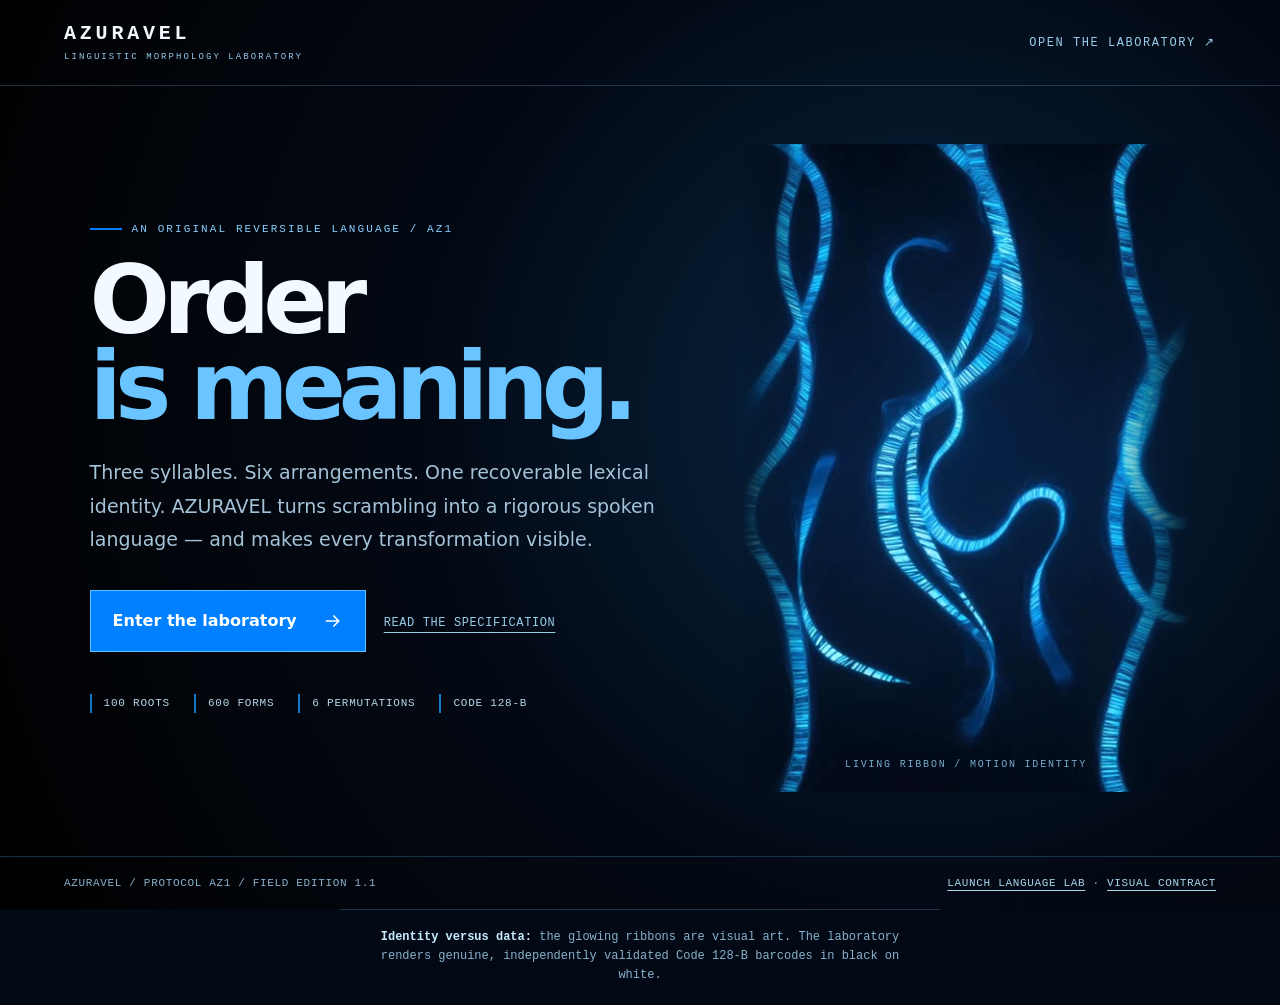
==== index.html @ 8054671a "feat: publish AZURAVEL language lab and azure ribbon identity" ====
<!doctype html>
<html lang="en"><head><meta charset="utf-8"><meta name="viewport" content="width=device-width,initial-scale=1"><meta name="theme-color" content="#030914"><meta name="description" content="AZURAVEL: a living language of reversible scrambling, six states and one hundred lexical roots."><title>AZURAVEL — Order Is Meaning</title>
<style>
:root{color-scheme:dark;--azure:#007fff;--ink:#f2faff;--muted:#a4c2d8;--line:rgba(102,183,231,.26)}*{box-sizing:border-box}html{scroll-behavior:smooth}body{margin:0;background:#030914;color:var(--ink);font:16px/1.65 system-ui,-apple-system,Segoe UI,sans-serif}a{color:inherit}a:focus-visible{outline:3px solid #8ce2ff;outline-offset:5px}::selection{background:#007fff;color:white}.frame{min-height:100svh;display:flex;flex-direction:column;isolation:isolate;overflow:hidden;background:radial-gradient(circle at 72% 45%,#072643 0%,#030914 47%,#000 100%)}header{height:86px;display:flex;align-items:center;justify-content:space-between;gap:20px;padding:0 clamp(22px,5vw,88px);border-bottom:1px solid var(--line);z-index:2}.wordmark{font:800 20px/1.2 ui-monospace,SFMono-Regular,Consolas,monospace;letter-spacing:.19em;text-decoration:none}.wordmark span{display:block;font:500 9px/1.3 ui-monospace,monospace;color:#98c9ea;letter-spacing:.23em;margin-top:6px}.chapter{font:12px ui-monospace,monospace;color:#9bcde9;letter-spacing:.13em;text-decoration:none}.chapter:hover{color:white}.hero{flex:1;max-width:1600px;width:100%;margin:auto;padding:58px clamp(22px,7vw,116px) 64px;display:grid;grid-template-columns:1fr minmax(230px,.78fr);gap:clamp(20px,6vw,90px);align-items:center}.copy{z-index:1}.eyebrow{display:flex;align-items:center;gap:10px;color:#89cfff;letter-spacing:.19em;font:11px ui-monospace,monospace;margin-bottom:22px}.eyebrow:before{content:'';display:block;width:32px;height:2px;background:var(--azure)}h1{font-size:clamp(58px,7.4vw,119px);font-weight:750;letter-spacing:-.075em;line-height:.91;margin:0 0 27px;max-width:790px}h1 em{display:block;font-style:normal;color:#69c4ff}p{max-width:610px;color:var(--muted);font-size:clamp(16px,1.5vw,19px);line-height:1.75;margin:0 0 34px}.action{display:inline-flex;align-items:center;gap:26px;padding:17px 22px;border:1px solid #5bc2ff;background:var(--azure);color:white;font-weight:700;text-decoration:none;transition:transform .18s,background .18s}.action:hover{background:#095edb;transform:translateY(-2px)}.action svg{width:20px}.secondary{display:inline-block;margin-left:18px;font:12px ui-monospace,monospace;letter-spacing:.05em;color:#97cce9;text-underline-offset:6px}.specimens{margin-top:42px;display:flex;flex-wrap:wrap;gap:12px}.specimens span{border-left:2px solid #147ac8;padding:0 12px;color:#b8d7e9;font:11px/1.7 ui-monospace,monospace;letter-spacing:.07em}.art{position:relative;min-height:480px;height:min(72vh,780px);max-height:800px;display:grid;place-items:center;overflow:hidden;border-inline:1px solid rgba(24,100,150,.16);mask-image:linear-gradient(90deg,transparent,#000 14%,#000 84%,transparent)}.art:before{content:'';position:absolute;inset:-20%;background:radial-gradient(circle at 50% 48%,rgba(0,127,255,.1),transparent 55%);z-index:1;pointer-events:none}.art video,.art img{width:100%;height:100%;object-fit:cover;object-position:center;display:block}.art img{position:absolute;inset:0;z-index:-1}.stamp{position:absolute;bottom:22px;left:0;right:0;text-align:center;color:#74abc9;font:10px ui-monospace,monospace;letter-spacing:.18em;z-index:2}footer{display:flex;justify-content:space-between;align-items:center;gap:15px;padding:20px clamp(22px,5vw,88px);border-top:1px solid var(--line);color:#8ab2cd;font:11px ui-monospace,monospace;letter-spacing:.06em}footer a{color:#a9d7ee;text-decoration:underline;text-underline-offset:4px}.note{max-width:600px;margin:0 auto;border-top:1px solid var(--line);color:#88b2ce;font:12px/1.6 ui-monospace,monospace;text-align:center;padding:18px}.note b{color:#c7edff}
@media(max-width:760px){header{height:72px}.hero{padding:38px 24px;grid-template-columns:1fr;gap:16px}.copy{order:1}.art{order:0;min-height:0;height:min(46svh,370px);max-width:500px;width:100%;margin:auto;mask-image:linear-gradient(90deg,transparent,#000 20%,#000 80%,transparent)}h1{font-size:clamp(50px,13vw,81px)}.secondary{display:block;margin:20px 0 0}.stamp{font-size:8px}.specimens{margin-top:28px}footer{flex-wrap:wrap}.eyebrow{margin-bottom:12px}}@media(prefers-reduced-motion:reduce){html{scroll-behavior:auto}*,*:before,*:after{transition:none!important;animation:none!important}video{display:none!important}.art img{z-index:0}}
</style></head><body>
<div class="frame"><header><a class="wordmark" href="./index.html" aria-label="AZURAVEL homepage">AZURAVEL<span>LINGUISTIC MORPHOLOGY LABORATORY</span></a><a class="chapter" href="./AZURAVEL_ATLAS.html">OPEN THE LABORATORY ↗</a></header>
<main class="hero"><section class="copy" aria-labelledby="headline"><div class="eyebrow">AN ORIGINAL REVERSIBLE LANGUAGE / AZ1</div><h1 id="headline">Order <em>is meaning.</em></h1><p>Three syllables. Six arrangements. One recoverable lexical identity. AZURAVEL turns scrambling into a rigorous spoken language — and makes every transformation visible.</p><a class="action" href="./AZURAVEL_ATLAS.html">Enter the laboratory <svg viewBox="0 0 24 24" aria-hidden="true" fill="none"><path d="M4 12h15m-6-6 6 6-6 6" stroke="currentColor" stroke-width="2" stroke-linecap="round" stroke-linejoin="round"/></svg></a><a class="secondary" href="./AZURAVEL_SPEC.md">READ THE SPECIFICATION</a><div class="specimens" aria-label="System capabilities"><span>100 ROOTS</span><span>600 FORMS</span><span>6 PERMUTATIONS</span><span>CODE 128-B</span></div></section>
<div class="art" aria-label="Animated luminous segmented azure ribbons floating through darkness; decorative and not scannable" role="img"><img src="./assets/ribbon-poster.jpg" alt=""><video id="identity-motion" src="./assets/azuravel-ribbons.mp4" poster="./assets/ribbon-poster.jpg" autoplay muted loop playsinline preload="metadata" aria-hidden="true" tabindex="-1"></video><span class="stamp">LIVING RIBBON / MOTION IDENTITY</span></div></main><footer><span>AZURAVEL / PROTOCOL AZ1 / FIELD EDITION 1.1</span><span><a href="./AZURAVEL_ATLAS.html">LAUNCH LANGUAGE LAB</a> · <a href="./VISUAL_IDENTITY.md">VISUAL CONTRACT</a></span></footer></div><div class="note"><b>Identity versus data:</b> the glowing ribbons are visual art. The laboratory renders genuine, independently validated Code 128-B barcodes in black on white.</div>
<script>(function(){var v=document.getElementById('identity-motion');var q=window.matchMedia('(prefers-reduced-motion: reduce)');function update(){if(q.matches){v.pause();v.style.display='none';}else{v.style.display='';var p=v.play();if(p&&p.catch)p.catch(function(){v.style.display='none';});}}if(q.addEventListener)q.addEventListener('change',update);else if(q.addListener)q.addListener(update);update();})();</script></body></html>
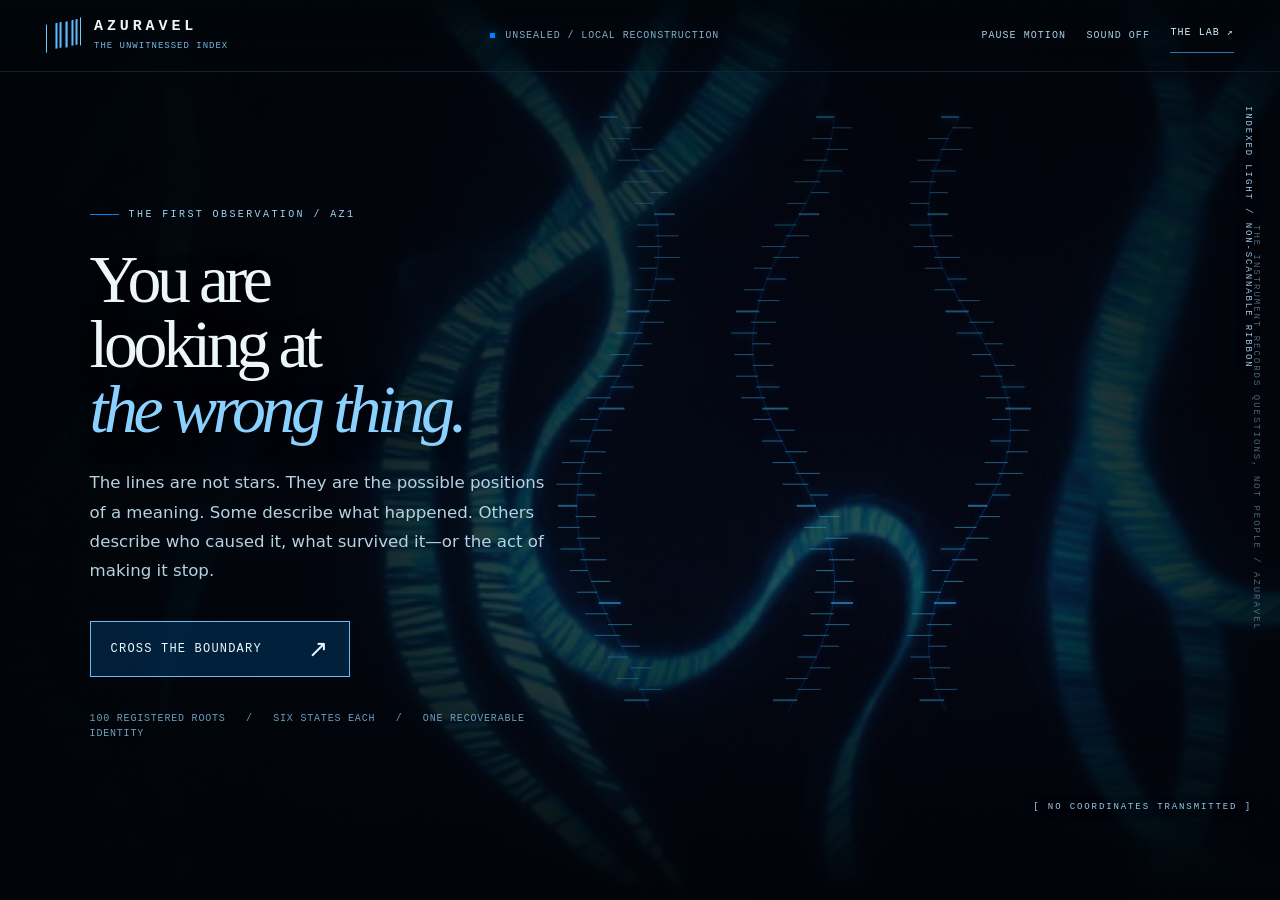
==== commit 34eabf18: "feat: reveal the Unwitnessed Index immersive observatory" ====
--- a/index.html
+++ b/index.html
@@ -1,10 +1,220 @@
 <!doctype html>
-<html lang="en"><head><meta charset="utf-8"><meta name="viewport" content="width=device-width,initial-scale=1"><meta name="theme-color" content="#030914"><meta name="description" content="AZURAVEL: a living language of reversible scrambling, six states and one hundred lexical roots."><title>AZURAVEL — Order Is Meaning</title>
-<style>
-:root{color-scheme:dark;--azure:#007fff;--ink:#f2faff;--muted:#a4c2d8;--line:rgba(102,183,231,.26)}*{box-sizing:border-box}html{scroll-behavior:smooth}body{margin:0;background:#030914;color:var(--ink);font:16px/1.65 system-ui,-apple-system,Segoe UI,sans-serif}a{color:inherit}a:focus-visible{outline:3px solid #8ce2ff;outline-offset:5px}::selection{background:#007fff;color:white}.frame{min-height:100svh;display:flex;flex-direction:column;isolation:isolate;overflow:hidden;background:radial-gradient(circle at 72% 45%,#072643 0%,#030914 47%,#000 100%)}header{height:86px;display:flex;align-items:center;justify-content:space-between;gap:20px;padding:0 clamp(22px,5vw,88px);border-bottom:1px solid var(--line);z-index:2}.wordmark{font:800 20px/1.2 ui-monospace,SFMono-Regular,Consolas,monospace;letter-spacing:.19em;text-decoration:none}.wordmark span{display:block;font:500 9px/1.3 ui-monospace,monospace;color:#98c9ea;letter-spacing:.23em;margin-top:6px}.chapter{font:12px ui-monospace,monospace;color:#9bcde9;letter-spacing:.13em;text-decoration:none}.chapter:hover{color:white}.hero{flex:1;max-width:1600px;width:100%;margin:auto;padding:58px clamp(22px,7vw,116px) 64px;display:grid;grid-template-columns:1fr minmax(230px,.78fr);gap:clamp(20px,6vw,90px);align-items:center}.copy{z-index:1}.eyebrow{display:flex;align-items:center;gap:10px;color:#89cfff;letter-spacing:.19em;font:11px ui-monospace,monospace;margin-bottom:22px}.eyebrow:before{content:'';display:block;width:32px;height:2px;background:var(--azure)}h1{font-size:clamp(58px,7.4vw,119px);font-weight:750;letter-spacing:-.075em;line-height:.91;margin:0 0 27px;max-width:790px}h1 em{display:block;font-style:normal;color:#69c4ff}p{max-width:610px;color:var(--muted);font-size:clamp(16px,1.5vw,19px);line-height:1.75;margin:0 0 34px}.action{display:inline-flex;align-items:center;gap:26px;padding:17px 22px;border:1px solid #5bc2ff;background:var(--azure);color:white;font-weight:700;text-decoration:none;transition:transform .18s,background .18s}.action:hover{background:#095edb;transform:translateY(-2px)}.action svg{width:20px}.secondary{display:inline-block;margin-left:18px;font:12px ui-monospace,monospace;letter-spacing:.05em;color:#97cce9;text-underline-offset:6px}.specimens{margin-top:42px;display:flex;flex-wrap:wrap;gap:12px}.specimens span{border-left:2px solid #147ac8;padding:0 12px;color:#b8d7e9;font:11px/1.7 ui-monospace,monospace;letter-spacing:.07em}.art{position:relative;min-height:480px;height:min(72vh,780px);max-height:800px;display:grid;place-items:center;overflow:hidden;border-inline:1px solid rgba(24,100,150,.16);mask-image:linear-gradient(90deg,transparent,#000 14%,#000 84%,transparent)}.art:before{content:'';position:absolute;inset:-20%;background:radial-gradient(circle at 50% 48%,rgba(0,127,255,.1),transparent 55%);z-index:1;pointer-events:none}.art video,.art img{width:100%;height:100%;object-fit:cover;object-position:center;display:block}.art img{position:absolute;inset:0;z-index:-1}.stamp{position:absolute;bottom:22px;left:0;right:0;text-align:center;color:#74abc9;font:10px ui-monospace,monospace;letter-spacing:.18em;z-index:2}footer{display:flex;justify-content:space-between;align-items:center;gap:15px;padding:20px clamp(22px,5vw,88px);border-top:1px solid var(--line);color:#8ab2cd;font:11px ui-monospace,monospace;letter-spacing:.06em}footer a{color:#a9d7ee;text-decoration:underline;text-underline-offset:4px}.note{max-width:600px;margin:0 auto;border-top:1px solid var(--line);color:#88b2ce;font:12px/1.6 ui-monospace,monospace;text-align:center;padding:18px}.note b{color:#c7edff}
-@media(max-width:760px){header{height:72px}.hero{padding:38px 24px;grid-template-columns:1fr;gap:16px}.copy{order:1}.art{order:0;min-height:0;height:min(46svh,370px);max-width:500px;width:100%;margin:auto;mask-image:linear-gradient(90deg,transparent,#000 20%,#000 80%,transparent)}h1{font-size:clamp(50px,13vw,81px)}.secondary{display:block;margin:20px 0 0}.stamp{font-size:8px}.specimens{margin-top:28px}footer{flex-wrap:wrap}.eyebrow{margin-bottom:12px}}@media(prefers-reduced-motion:reduce){html{scroll-behavior:auto}*,*:before,*:after{transition:none!important;animation:none!important}video{display:none!important}.art img{z-index:0}}
-</style></head><body>
-<div class="frame"><header><a class="wordmark" href="./index.html" aria-label="AZURAVEL homepage">AZURAVEL<span>LINGUISTIC MORPHOLOGY LABORATORY</span></a><a class="chapter" href="./AZURAVEL_ATLAS.html">OPEN THE LABORATORY ↗</a></header>
-<main class="hero"><section class="copy" aria-labelledby="headline"><div class="eyebrow">AN ORIGINAL REVERSIBLE LANGUAGE / AZ1</div><h1 id="headline">Order <em>is meaning.</em></h1><p>Three syllables. Six arrangements. One recoverable lexical identity. AZURAVEL turns scrambling into a rigorous spoken language — and makes every transformation visible.</p><a class="action" href="./AZURAVEL_ATLAS.html">Enter the laboratory <svg viewBox="0 0 24 24" aria-hidden="true" fill="none"><path d="M4 12h15m-6-6 6 6-6 6" stroke="currentColor" stroke-width="2" stroke-linecap="round" stroke-linejoin="round"/></svg></a><a class="secondary" href="./AZURAVEL_SPEC.md">READ THE SPECIFICATION</a><div class="specimens" aria-label="System capabilities"><span>100 ROOTS</span><span>600 FORMS</span><span>6 PERMUTATIONS</span><span>CODE 128-B</span></div></section>
-<div class="art" aria-label="Animated luminous segmented azure ribbons floating through darkness; decorative and not scannable" role="img"><img src="./assets/ribbon-poster.jpg" alt=""><video id="identity-motion" src="./assets/azuravel-ribbons.mp4" poster="./assets/ribbon-poster.jpg" autoplay muted loop playsinline preload="metadata" aria-hidden="true" tabindex="-1"></video><span class="stamp">LIVING RIBBON / MOTION IDENTITY</span></div></main><footer><span>AZURAVEL / PROTOCOL AZ1 / FIELD EDITION 1.1</span><span><a href="./AZURAVEL_ATLAS.html">LAUNCH LANGUAGE LAB</a> · <a href="./VISUAL_IDENTITY.md">VISUAL CONTRACT</a></span></footer></div><div class="note"><b>Identity versus data:</b> the glowing ribbons are visual art. The laboratory renders genuine, independently validated Code 128-B barcodes in black on white.</div>
-<script>(function(){var v=document.getElementById('identity-motion');var q=window.matchMedia('(prefers-reduced-motion: reduce)');function update(){if(q.matches){v.pause();v.style.display='none';}else{v.style.display='';var p=v.play();if(p&&p.catch)p.catch(function(){v.style.display='none';});}}if(q.addEventListener)q.addEventListener('change',update);else if(q.addListener)q.addListener(update);update();})();</script></body></html>
+<html lang="en">
+<head>
+<meta charset="utf-8">
+<meta name="viewport" content="width=device-width,initial-scale=1,viewport-fit=cover">
+<meta name="theme-color" content="#020509">
+<meta name="description" content="AZURAVEL: a forbidden observatory of reversible meaning. Explore a hundred lexical roots, six states, and the difference between absence and counteraction.">
+<title>AZURAVEL — The Unwitnessed Index</title>
+<style>:root{color-scheme:dark;--black:#020509;--blue:#007fff;--cyan:#8bdbff;--white:#edf6fa;--faint:#93b2c6;--line:rgba(130,193,229,.24);--panel:rgba(2,9,17,.89);--mono:ui-monospace,SFMono-Regular,Consolas,'Liberation Mono',monospace;--display:Georgia,'Times New Roman',serif;--ease:cubic-bezier(.19,1,.22,1)}
+*{box-sizing:border-box}html,body{margin:0;min-height:100%;background:var(--black);color:var(--white)}body{font:16px/1.45 system-ui,-apple-system,'Segoe UI',sans-serif}button,a{font:inherit}button{cursor:pointer}a{color:inherit}button:focus-visible,a:focus-visible{outline:2px solid #b6eeff;outline-offset:4px}::selection{background:#007fff;color:white}button:disabled{opacity:.42;cursor:not-allowed}
+.observatory{position:relative;width:100%;height:100svh;min-height:520px;overflow:hidden;isolation:isolate;background:#020509}
+.sky,.sky-poster,.sky-video,#strata-canvas,.sky-grain,.sky-vignette{position:absolute;inset:0;width:100%;height:100%}.sky{z-index:-1;overflow:hidden}.sky-poster,.sky-video{object-fit:cover;object-position:68% 50%;filter:saturate(1.12) contrast(1.16);opacity:.5;transition:opacity 1.2s ease,transform 1.4s var(--ease)}.sky-poster{opacity:.42;z-index:-1}.sky-video{opacity:.43;mix-blend-mode:screen}.observatory[data-phase=threshold] .sky-video{opacity:.7;transform:scale(1.02)}.observatory[data-phase=forms] .sky-video,.observatory[data-phase=differential] .sky-video{opacity:.19;transform:scale(1.4)}.observatory[data-phase=records] .sky-video{opacity:.26;transform:scale(1.22)}.sky canvas{z-index:1;pointer-events:none}.sky-grain{z-index:2;pointer-events:none;opacity:.05;background-image:url('data:image/svg+xml,%3Csvg xmlns="http://www.w3.org/2000/svg" width="140" height="140"%3E%3Cfilter id="n"%3E%3CfeTurbulence type="fractalNoise" baseFrequency=".52" numOctaves="2" stitchTiles="stitch"/%3E%3C/filter%3E%3Crect width="100%25" height="100%25" filter="url(%23n)" opacity=".9"/%3E%3C/svg%3E')}.sky-vignette{z-index:3;pointer-events:none;background:linear-gradient(90deg,#010408 0%,rgba(1,4,8,.89) 17%,rgba(1,5,9,.28) 47%,rgba(1,4,8,.26) 77%,rgba(1,4,8,.76) 100%),linear-gradient(0deg,#010308 0%,transparent 35%,rgba(0,2,6,.57) 100%)}.observatory:not([data-phase=threshold]) .sky-vignette{background:linear-gradient(90deg,rgba(1,4,8,.7),transparent 37%,rgba(1,4,8,.24) 83%,rgba(1,4,8,.5)),linear-gradient(0deg,rgba(1,4,8,.95),transparent 31%,rgba(1,4,8,.18) 73%,rgba(1,4,8,.67))}
+.horizon-label{position:absolute;z-index:4;color:#9ac8e7;font:9px/1.4 var(--mono);letter-spacing:.21em;text-shadow:0 1px 8px #000;pointer-events:none}.horizon-top{right:26px;top:106px;writing-mode:vertical-rl}.horizon-bottom{right:28px;bottom:86px}
+.masthead{position:absolute;inset:0 0 auto 0;z-index:30;min-height:72px;padding:17px clamp(20px,3.6vw,64px);display:flex;align-items:center;justify-content:space-between;gap:20px;border-bottom:1px solid rgba(90,166,217,.17);background:linear-gradient(180deg,rgba(0,5,10,.88),rgba(0,5,10,.21))}.sigil{display:flex;align-items:center;gap:13px;text-decoration:none;flex-shrink:0}.sigil-mark{border-left:1px solid #73caff;border-right:1px solid #73caff;padding:1px 5px;font:26px/1 var(--mono);letter-spacing:-.24em;color:#5cbbff;transform:skewY(-12deg)}.sigil-name{font:700 15px/1.1 var(--mono);letter-spacing:.26em}.sigil-name small{display:block;margin-top:6px;color:#78b8df;font:9px/1.2 var(--mono);letter-spacing:.11em}.masthead-status{font:10px/1.3 var(--mono);letter-spacing:.09em;color:#83adc6;display:flex;gap:10px;align-items:center}.status-light{width:5px;height:5px;background:#007fff;box-shadow:0 0 15px #007fff;display:block;flex-shrink:0}.masthead-actions{display:flex;align-items:center;gap:clamp(8px,1.6vw,25px)}.action-minimal{background:none;border:0;padding:7px 0;color:#a7cde6;text-decoration:none;white-space:nowrap;text-transform:uppercase;letter-spacing:.105em;font:10px/1.5 var(--mono);transition:color .2s}.action-minimal:hover,.action-minimal[aria-pressed=true]{color:#fff}.compact-label{display:none}.action-minimal{min-height:35px}.laboratory-link{border-bottom:1px solid #257baa;color:#d5eeff}
+.threshold{position:absolute;inset:0;z-index:4;display:flex;align-items:center;padding:100px clamp(22px,7vw,115px) 52px;pointer-events:none}.threshold[hidden],.field[hidden],.differential[hidden]{display:none!important}.threshold-copy{pointer-events:auto;width:min(545px,38vw);max-width:38vw;min-width:330px}.overline{display:flex;align-items:center;gap:10px;color:#9cd6f6;font:10px/1.5 var(--mono);letter-spacing:.24em;margin:0 0 25px}.dash{width:29px;height:1px;background:#0085ff;display:inline-block}.threshold h1{font-family:var(--display);font-size:clamp(53px,5.3vw,96px);line-height:.96;font-weight:400;letter-spacing:-.065em;margin:0 0 26px;text-wrap:balance;text-shadow:0 8px 22px #000}.threshold h1 em{font-style:italic;font-weight:400;color:#8ad1ff}.threshold-deck{font-size:clamp(14px,1.3vw,18px);line-height:1.75;color:#b6d1e2;max-width:460px;margin:0 0 36px}.threshold-enter{display:inline-flex;align-items:center;justify-content:space-between;gap:46px;min-width:246px;padding:15px 20px;border:1px solid #69bdf6;color:#eaf8ff;background:rgba(0,66,118,.45);font:12px var(--mono);letter-spacing:.1em;text-transform:uppercase;transition:background .3s,transform .3s}.threshold-enter:hover{background:rgba(0,127,255,.7);transform:translateY(-2px)}.threshold-enter b{font:24px/1 var(--display);font-weight:400}.threshold-footnote{font:10px/1.5 var(--mono);letter-spacing:.08em;color:#6d9dbd;margin-top:34px}.threshold-vertical{position:absolute;right:19px;top:25%;font:9px var(--mono);letter-spacing:.22em;writing-mode:vertical-rl;color:#8eb9d8;opacity:.52}
+.field{position:absolute;inset:0;z-index:5}.field[hidden]{display:none}.scene-context{position:absolute;z-index:9;top:97px;left:clamp(19px,3.7vw,65px);display:flex;gap:15px;flex-wrap:wrap;font:10px var(--mono);letter-spacing:.14em;color:#9bbad1}.scene-context b{font-weight:400;color:#3e89b5}.field-object{position:absolute;z-index:10;left:48%;top:43%;width:min(48vw,780px);transform:translate(-50%,-50%);pointer-events:none;text-align:center;transition:top .6s var(--ease)}.large-word{font:400 clamp(57px,7.2vw,130px)/.9 var(--display);letter-spacing:-.065em;color:#d8f0ff;text-shadow:0 0 32px rgba(0,127,255,.3),0 10px 29px #000;word-break:break-word}.large-syllables{display:flex;align-items:center;justify-content:center;gap:clamp(7px,1.1vw,15px);margin-top:21px}.large-syllables span{font:17px/1 var(--mono);letter-spacing:.12em;color:#b7d6ef;min-width:58px;padding:10px 12px;border-top:1px solid rgba(88,187,255,.52);border-bottom:1px solid rgba(88,187,255,.15);background:rgba(0,22,44,.4)}.large-subtitle{margin-top:15px;font:10px/1.6 var(--mono);letter-spacing:.24em;color:#94c8ed}.observatory[data-phase=sectors] .field-object,.observatory[data-phase=roots] .field-object{top:44%}.observatory[data-phase=differential] .field-object,.observatory[data-phase=records] .field-object{opacity:0}
+.field-nodes{position:absolute;inset:76px 0 0;z-index:12;pointer-events:none}.glyph-node{position:absolute;left:calc(var(--x)*1%);top:calc(var(--y)*1%);transform:translate(-50%,-50%);pointer-events:auto;display:flex;flex-direction:column;align-items:center;gap:6px;min-width:74px;max-width:160px;border:0;background:transparent;color:#b9d7ec;padding:8px 6px;text-shadow:0 2px 14px #000;transition:color .24s,opacity .24s,transform .4s var(--ease)}.glyph-node:hover{color:white;transform:translate(-50%,-50%) scale(1.08)}.glyph-node:before{content:'';width:7px;height:7px;border:1px solid #62bfff;transform:rotate(45deg);background:rgba(0,127,255,.22);box-shadow:0 0 0 6px rgba(0,127,255,.045),0 0 18px rgba(0,127,255,.46);transition:background .2s}.glyph-node:hover:before,.glyph-node[aria-current=true]:before{background:#84d7ff;box-shadow:0 0 0 7px rgba(0,127,255,.13),0 0 25px #007fff}.glyph-node .node-title{font:11px/1.1 var(--mono);letter-spacing:.09em;text-transform:uppercase}.glyph-node .node-sub{font:9px/1.4 var(--mono);letter-spacing:.06em;color:#769fba}.glyph-node[aria-current=true] .node-title{color:#ecf9ff}.glyph-node[data-kind=form]{min-width:95px}.glyph-node[data-kind=form] .node-title{font:12px var(--mono)}.glyph-node[data-kind=form][aria-current=true] .node-sub{color:#bfeaff}.glyph-node[data-kind=root] .node-title{font-family:var(--display);font-size:18px;letter-spacing:-.01em;text-transform:none}.glyph-node[data-kind=root] .node-sub{font-size:10px}.glyph-node .node-count{font:8px var(--mono);letter-spacing:.16em;color:#4b92b9}
+.strata-rail{position:absolute;top:37%;left:clamp(18px,3.7vw,65px);z-index:16;display:flex;flex-direction:column;gap:10px;align-items:flex-start}.strata-rail button{background:none;border:none;border-left:1px solid rgba(99,171,224,.33);color:#6f9dbd;padding:7px 10px;display:flex;gap:10px;align-items:center;text-align:left;font:10px/1.2 var(--mono);letter-spacing:.16em;transition:color .2s,border-color .2s}.strata-rail button span{font-size:9px}.strata-rail button:hover,.strata-rail button[aria-current=true]{color:#d7f3ff;border-color:#55b5fa}.strata-rail button[aria-current=true]:before{content:'';width:5px;height:5px;background:#55b5fa;margin-left:-12px}
+.reader{position:absolute;left:clamp(18px,3.7vw,64px);bottom:68px;z-index:18;width:clamp(292px,31vw,465px);max-height:min(37vh,360px);display:flex;flex-direction:column;overflow:hidden;padding:19px 22px 21px;border-top:1px solid #4088af;border-left:1px solid rgba(79,139,171,.25);background:linear-gradient(132deg,rgba(2,12,22,.93),rgba(2,9,17,.73));box-shadow:0 24px 45px rgba(0,0,0,.24);backdrop-filter:blur(12px)}.reader:before{content:'';position:absolute;top:0;left:0;width:42px;height:2px;background:#007fff}.reader-top{display:flex;justify-content:space-between;gap:10px;font:9px/1.5 var(--mono);letter-spacing:.14em;color:#7aa9c8;flex-shrink:0}.reader-top span:last-child{color:#4b8eb9}.reader h2{font:400 clamp(28px,3vw,48px)/1.04 var(--display);letter-spacing:-.04em;margin:9px 0 9px;flex-shrink:0}.reader-transcript{overflow-y:auto;overscroll-behavior:contain;min-height:0;flex:1;scrollbar-color:#2c6f96 transparent;scrollbar-width:thin}.reader-transcript:focus-visible{outline:1px solid #5ab4f4;outline-offset:2px}.reader-lead{color:#deebf4;font:14px/1.52 var(--display);margin:0 0 8px;overflow:visible;min-height:0}.reader-sub{font:11px/1.48 system-ui,sans-serif;color:#a0bbcf;margin:0 0 7px;overflow:visible;min-height:0}.reader-source{font:10px/1.5 var(--mono);color:#75a6c4;margin:0 0 9px;overflow:hidden;white-space:nowrap;text-overflow:ellipsis;flex-shrink:0}.reader-actions{display:flex;flex-wrap:wrap;gap:8px;align-items:center;margin-top:auto;padding-top:5px;flex-shrink:0;max-height:75px;overflow:auto}.reader-actions button,.reader-actions a{display:inline-flex;align-items:center;gap:7px;min-height:36px;padding:7px 10px;border:1px solid rgba(99,169,212,.43);color:#c9e8fa;background:rgba(10,39,60,.56);text-decoration:none;text-transform:uppercase;letter-spacing:.06em;font:10px/1.35 var(--mono)}.reader-actions button:hover,.reader-actions a:hover{border-color:#67c7ff;color:white;background:rgba(0,78,149,.5)}.reader-actions .primary-action{color:white;border-color:#66c3ff;background:rgba(0,104,190,.61)}.reader-actions .mute-action{border-color:rgba(99,169,212,.24);background:transparent;color:#82a9c3}
+.field-footer{position:absolute;left:clamp(19px,3.7vw,65px);right:clamp(19px,3.7vw,65px);bottom:18px;display:flex;align-items:center;justify-content:space-between;gap:20px;z-index:16;color:#6089a4;font:9px/1.5 var(--mono);letter-spacing:.12em}.field-footer span{white-space:nowrap}.field-footer-note{opacity:.7}
+.differential{position:absolute;z-index:13;left:clamp(190px,17vw,300px);top:27%;right:6%;display:grid;grid-template-columns:1fr auto 1fr;align-items:center;gap:clamp(16px,3vw,52px);pointer-events:none}.diff-lane{display:flex;flex-direction:column;align-items:center;gap:14px;min-width:0;border-top:1px solid rgba(87,179,231,.32);padding:40px 10px}.diff-code{font:clamp(19px,3.5vw,52px)/1.1 var(--mono);color:#b4dcfb;letter-spacing:-.04em;white-space:nowrap}.diff-title{font:clamp(18px,2.5vw,39px)/1.08 var(--display);color:#e5f5ff;text-align:center}.diff-sub{font:9px var(--mono);letter-spacing:.12em;color:#78a7c8;text-align:center}.diff-divider{font:clamp(30px,5vw,80px)/1 var(--display);color:#5d9cd4;text-shadow:0 0 23px #00589d}
+.observatory[data-phase=records] .reader{max-height:min(36vh,355px)}.observatory[data-phase=records] .reader-lead{font-size:17px}.observatory[data-phase=records] .reader-sub{font-size:12px;line-height:1.55}
+.screenreader-only{position:absolute!important;width:1px!important;height:1px!important;overflow:hidden!important;clip:rect(0 0 0 0)!important;white-space:nowrap!important;clip-path:inset(50%)!important}
+@media(max-width:1020px){.masthead-status{display:none}.reader{width:clamp(275px,36vw,430px)}.field-object{left:52%}.strata-rail{top:34%}.field-footer-note{display:none}}
+@media(max-width:760px){.observatory{min-height:510px}.masthead{min-height:60px;padding:11px 17px;gap:9px}.sigil{gap:9px}.sigil-mark{font-size:21px}.sigil-name{font-size:11px;letter-spacing:.17em}.sigil-name small{font-size:7px;letter-spacing:.02em}.masthead-actions{gap:10px}.action-minimal{font-size:9px}.masthead-actions .laboratory-link{display:inline-flex}.wide-label{display:none}.compact-label{display:inline}.action-minimal{min-width:37px;min-height:38px;padding:9px 4px;text-align:center;font-size:10px}.laboratory-link{min-width:44px;text-align:center}.threshold{align-items:flex-start;padding:26svh 24px 4vh}.threshold-copy{width:92%;min-width:0;max-width:440px}.threshold h1{font-size:clamp(47px,11.5vw,75px)}.threshold-deck{font-size:13px;line-height:1.55;max-width:355px;margin-bottom:21px}.threshold-enter{min-width:220px;padding:12px 16px}.threshold-footnote{font-size:8px;line-height:1.6;margin-top:22px}.threshold-vertical{display:none}.sky-poster,.sky-video{object-position:center 30%;opacity:.46}.observatory[data-phase=threshold] .sky-video{opacity:.62}.sky-vignette{background:linear-gradient(0deg,#020509 1%,rgba(0,2,7,.85) 24%,rgba(0,3,8,.04) 67%,rgba(1,3,9,.56) 100%)}.scene-context{top:76px;left:17px;font-size:8px;gap:9px}.field-object{top:38%;left:50%;width:92%;}.observatory[data-phase=sectors] .field-object,.observatory[data-phase=roots] .field-object{top:37%}.large-word{font-size:clamp(44px,10.4vw,72px)}.large-syllables{gap:5px;margin-top:12px}.large-syllables span{font-size:12px;min-width:43px;padding:8px}.large-subtitle{font-size:8px;letter-spacing:.07em}.field-nodes{inset:62px 0 0}.glyph-node{min-width:43px;max-width:72px;padding:5px 1px;gap:4px}.glyph-node:before{width:6px;height:6px;box-shadow:0 0 0 4px rgba(0,127,255,.04)}.glyph-node .node-title{font-size:9px;letter-spacing:.015em}.glyph-node .node-sub{font-size:8px}.glyph-node[data-kind=root] .node-title{font-size:15px}.glyph-node[data-kind=form]{min-width:61px;max-width:68px}.glyph-node[data-kind=form] .node-title{font-size:9px}.glyph-node .node-count{font-size:7px}.strata-rail{top:auto;left:15px;bottom:calc(24svh + 68px);flex-direction:row;gap:5px}.strata-rail button{font-size:9px;padding:6px 8px}.strata-rail button span{display:none}.reader{left:12px;right:auto;bottom:43px;width:min(80vw,360px);max-height:24svh;padding:11px 13px 10px;backdrop-filter:blur(8px)}.reader-top{font-size:8px}.reader h2{font-size:clamp(22px,6.5vw,32px);margin:6px 0}.reader-lead{font-size:12px;line-height:1.43;margin-bottom:5px}.reader-sub{font-size:10px;line-height:1.35;margin-bottom:4px}.reader-source{font-size:9px;margin-bottom:5px}.reader-actions{gap:6px;padding-top:2px;max-height:65px}.reader-actions button,.reader-actions a{font-size:9px;min-height:32px;padding:5px 7px}.field-footer{left:15px;right:15px;bottom:14px;font-size:8px;gap:10px}.field-footer span:last-of-type{display:none}.horizon-top{display:none}.horizon-bottom{display:none}.differential{left:13px;right:13px;top:19%;gap:10px;grid-template-columns:1fr auto 1fr}.diff-lane{padding:20px 2px;gap:8px}.diff-code{font-size:clamp(14px,4.8vw,25px)}.diff-title{font-size:clamp(15px,4.4vw,23px)}.diff-sub{font-size:7px}.diff-divider{font-size:28px}.observatory[data-phase=records] .reader{max-height:24svh}.observatory[data-phase=records] .reader-lead{font-size:12px}.observatory[data-phase=records] .reader-sub{font-size:10px}}
+@media(max-width:400px){.sigil-name small{display:none}.masthead-actions{gap:8px}.action-minimal{font-size:8px}.threshold{padding-top:23svh}.threshold h1{font-size:clamp(44px,12vw,54px)}.threshold-deck{font-size:12px}.glyph-node .node-sub{display:none}.glyph-node{min-width:47px}.glyph-node[data-kind=root]{min-width:42px;max-width:55px}.glyph-node[data-kind=root] .node-title{font-size:13px}.field-object{top:35%}.strata-rail{bottom:calc(24svh + 65px)}}
+@media(max-height:650px){.threshold{padding-top:18svh}.threshold h1{font-size:clamp(40px,6vw,66px)}.threshold-deck{line-height:1.35;margin-bottom:13px}.threshold-footnote{margin-top:15px}.reader{max-height:24svh}.field-object{top:31%}.strata-rail{bottom:calc(24svh + 65px)}}
+@media(prefers-reduced-motion:reduce){*,*::before,*::after{animation:none!important;transition:none!important;scroll-behavior:auto!important}.sky-video{display:none!important}.sky-poster{opacity:.56}}
+</style>
+</head>
+<body>
+<main class="observatory" id="observatory" data-phase="threshold">
+  <div class="sky" aria-hidden="true">
+    <img class="sky-poster" src="./assets/ribbon-poster.jpg" alt="">
+    <video class="sky-video" id="ribbon-film" src="./assets/azuravel-ribbons.mp4" poster="./assets/ribbon-poster.jpg" muted loop autoplay playsinline preload="metadata" tabindex="-1"></video>
+    <canvas id="strata-canvas"></canvas>
+    <div class="sky-grain"></div><div class="sky-vignette"></div>
+    <div class="horizon-label horizon-top">INDEXED LIGHT / NON-SCANNABLE RIBBON</div>
+    <div class="horizon-label horizon-bottom" id="horizon-bottom">[ NO COORDINATES TRANSMITTED ]</div>
+  </div>
+  <header class="masthead">
+    <a class="sigil" href="./index.html" aria-label="AZURAVEL: return to threshold"><span class="sigil-mark" aria-hidden="true">∥∣∥</span><span class="sigil-name">AZURAVEL<small>THE UNWITNESSED INDEX</small></span></a>
+    <div class="masthead-status"><i class="status-light" aria-hidden="true"></i><span id="connection-status">UNSEALED / LOCAL RECONSTRUCTION</span></div>
+    <nav class="masthead-actions" aria-label="Observatory controls">
+      <button type="button" class="action-minimal" id="motion-toggle" aria-pressed="false" aria-label="Pause movement"><span id="motion-label" class="wide-label">PAUSE MOTION</span><span class="compact-label" aria-hidden="true">Ⅱ</span></button>
+      <button type="button" class="action-minimal" id="sound-toggle" aria-pressed="false" aria-label="Enable quiet ambient audio"><span id="sound-label" class="wide-label">SOUND OFF</span><span class="compact-label" aria-hidden="true">♪</span></button>
+      <a class="action-minimal laboratory-link" href="./AZURAVEL_ATLAS.html" aria-label="Open the complete language laboratory"><span class="wide-label">THE LAB ↗</span><span class="compact-label">LAB ↗</span></a>
+    </nav>
+  </header>
+  <section class="threshold" id="threshold" aria-labelledby="threshold-title">
+    <div class="threshold-copy"><p class="overline"><span class="dash"></span>THE FIRST OBSERVATION / AZ1</p>
+      <h1 id="threshold-title">You are<br>looking at<br><em>the wrong thing.</em></h1>
+      <p class="threshold-deck">The lines are not stars. They are the possible positions of a meaning. Some describe what happened. Others describe who caused it, what survived it—or the act of making it stop.</p>
+      <button id="enter-observatory" class="threshold-enter" type="button"><span>Cross the boundary</span><b aria-hidden="true">↗</b></button>
+      <div class="threshold-footnote">100 REGISTERED ROOTS &nbsp; / &nbsp; SIX STATES EACH &nbsp; / &nbsp; ONE RECOVERABLE IDENTITY</div>
+    </div>
+    <div class="threshold-vertical" aria-hidden="true">THE INSTRUMENT RECORDS QUESTIONS, NOT PEOPLE / AZURAVEL</div>
+  </section>
+  <section class="field" id="field" aria-label="Interactive lexical observatory" hidden>
+    <div class="scene-context" aria-hidden="true"><span id="scene-designation">THE OUTER INDEX</span><b id="scene-number">001 / 600</b></div>
+    <div class="field-object" id="field-object" aria-hidden="true"><div class="large-word" id="large-word"></div><div class="large-syllables" id="large-syllables"></div><div class="large-subtitle" id="large-subtitle"></div></div>
+    <div class="field-nodes" id="field-nodes" role="group" aria-label="Select a domain, word, or grammatical state"></div>
+    <div class="differential" id="differential" hidden>
+      <div class="diff-lane"><span class="diff-code" id="absence-form">sa miroke</span><span class="diff-title">Nothing occurs.</span><span class="diff-sub">NEGATION / sa + event</span></div>
+      <div class="diff-divider" aria-hidden="true">≠</div>
+      <div class="diff-lane"><span class="diff-code" id="counter-form">romike</span><span class="diff-title">Something undoes it.</span><span class="diff-sub">ACTIVE COUNTER-EVENT / CTR</span></div>
+    </div>
+    <nav class="strata-rail" aria-label="Observatory navigation">
+      <button type="button" data-route="sectors" id="rail-index" aria-label="Return to the outer index">01 <span>THE INDEX</span></button>
+      <button type="button" data-route="records" id="rail-records" aria-label="Open speculative case files">02 <span>CASE FILES</span></button>
+      <button type="button" data-route="differential" id="rail-contrast" aria-label="Compare negation and counter-event">03 <span>THE DIFFERENCE</span></button>
+    </nav>
+    <aside class="reader" id="reader" aria-label="Current evidence and controls">
+      <div class="reader-top"><span id="reader-index">RECORD / 000</span><span id="reader-kind">AZ1 / REGISTER</span></div>
+      <h2 id="reader-title">The Index</h2>
+      <div class="reader-transcript" id="reader-transcript" tabindex="0" aria-label="Record text; scroll for more details"><p class="reader-lead" id="reader-lead"></p>
+      <p class="reader-sub" id="reader-sub"></p></div>
+      <p class="reader-source" id="reader-source"></p>
+      <div class="reader-actions" id="reader-actions"></div>
+    </aside>
+    <div class="field-footer" aria-label="Observatory metadata"><span id="field-coordinate">[ 000 / OUTER REGISTER ]</span><span id="discovery-count">0 OBSERVATIONS</span><span class="field-footer-note">INTERPRETIVE RECORDS ≠ CANONICAL LANGUAGE DATA</span></div>
+  </section>
+  <div class="screenreader-only" id="event-announcer" role="status" aria-live="polite" aria-atomic="true"></div>
+  <script id="az-data" type="application/json">{"code128_patterns":["212222","222122","222221","121223","121322","131222","122213","122312","132212","221213","221312","231212","112232","122132","122231","113222","123122","123221","223211","221132","221231","213212","223112","312131","311222","321122","321221","312212","322112","322211","212123","212321","232121","111323","131123","131321","112313","132113","132311","211313","231113","231311","112133","112331","132131","113123","113321","133121","313121","211331","231131","213113","213311","213131","311123","311321","331121","312113","312311","332111","314111","221411","431111","111224","111422","121124","121421","141122","141221","112214","112412","122114","122411","142112","142211","241211","221114","413111","241112","134111","111242","121142","121241","114212","124112","124211","411212","421112","421211","212141","214121","412121","111143","111341","131141","114113","114311","411113","411311","113141","114131","311141","411131","211412","211214","211232","2331112"],"version":"AZ1","language":"AZURAVEL","palette":{"azure":"#007FFF","navy":"#071B33","white":"#FFFFFF"},"consonants":["k","l","m","n","r","s","t","v","d","y","p"],"root_consonants":["k","l","m","n","r","s","t","v"],"vowels":["a","e","i","o","u"],"states":[{"s":0,"r":0,"id":"00","shape":"ABC","role":"CONC","name":"concept","meaning":"the concept or instance of X","pos":"nominal"},{"s":0,"r":1,"id":"01","shape":"BCA","role":"EVT","name":"manifestation","meaning":"X manifests or is enacted","pos":"predicate"},{"s":0,"r":2,"id":"02","shape":"CAB","role":"SRC","name":"source","meaning":"an agent or source of X","pos":"nominal"},{"s":1,"r":0,"id":"10","shape":"BAC","role":"PAT","name":"recipient","meaning":"a bearer or recipient affected by X","pos":"nominal"},{"s":1,"r":1,"id":"11","shape":"ACB","role":"RES","name":"result","meaning":"a result left by X manifesting","pos":"nominal"},{"s":1,"r":2,"id":"12","shape":"CBA","role":"CTR","name":"counter-event","meaning":"X is suppressed, reversed, or counteracted","pos":"predicate"}],"particles":{"ta":{"name":"agent argument","gloss":"AGT","english":"agent subject"},"no":{"name":"patient argument","gloss":"PAT","english":"affected thing or identity complement"},"di":{"name":"recipient argument","gloss":"REC","english":"recipient"},"lu":{"name":"location argument","gloss":"LOC","english":"location"},"li":{"name":"possession link","gloss":"GEN","english":"of / possessed by"},"la":{"name":"plural nominal","gloss":"PL","english":"plural"},"mi":{"name":"past tense","gloss":"PST","english":"past"},"mu":{"name":"future tense","gloss":"FUT","english":"future"},"ne":{"name":"ongoing aspect","gloss":"IPFV","english":"ongoing"},"nu":{"name":"completed aspect","gloss":"PFV","english":"completed"},"sa":{"name":"negation","gloss":"NEG","english":"not"},"pa":{"name":"possibility","gloss":"POSS","english":"may"},"pe":{"name":"certainty","gloss":"CERT","english":"certainly"},"ko":{"name":"causative","gloss":"CAUS","english":"cause to"},"lo":{"name":"reciprocal","gloss":"RECP","english":"each other"},"ke":{"name":"event emphasis","gloss":"EMPH","english":"emphatically"},"ri":{"name":"yes-no interrogative","gloss":"Q","english":"question"},"va":{"name":"imperative","gloss":"IMP","english":"command"},"ra":{"name":"identity copula","gloss":"EQU","english":"be identical/classified as"},"se":{"name":"conditional antecedent","gloss":"IF","english":"if"},"si":{"name":"conditional consequent","gloss":"THEN","english":"then"},"ya":{"name":"first-person singular","gloss":"1SG","english":"I"},"yu":{"name":"second-person singular","gloss":"2SG","english":"you"},"yi":{"name":"first-person inclusive plural","gloss":"1PL.INCL","english":"we including you"},"yo":{"name":"third-person plural","gloss":"3PL","english":"they"},"ye":{"name":"third-person singular","gloss":"3SG","english":"they singular"}},"entries":[{"id":"I01","domain":"Identity","concept":"selfhood","definition":"continuity of a self","root":"kemiro","ipa":"keˈmiɾo","behavior":"Nominal in 00/02/10/11; predicate in 01/12. Default event is intransitive; ko licenses a cause with optional no-patient.","forms":[{"word":"kemiro","ipa":"keˈmiɾo","state":"00","role":"CONC","derivation":"S0→L0","meaning":"the concept or instance of selfhood"},{"word":"miroke","ipa":"miˈɾoke","state":"01","role":"EVT","derivation":"S0→L1","meaning":"selfhood manifests or is enacted"},{"word":"rokemi","ipa":"ɾoˈkemi","state":"02","role":"SRC","derivation":"S0→L2","meaning":"an agent or source of selfhood"},{"word":"mikero","ipa":"miˈkeɾo","state":"10","role":"PAT","derivation":"S1→L0","meaning":"a bearer or recipient affected by selfhood"},{"word":"keromi","ipa":"keˈɾomi","state":"11","role":"RES","derivation":"S1→L1","meaning":"a result left by selfhood manifesting"},{"word":"romike","ipa":"ɾoˈmike","state":"12","role":"CTR","derivation":"S1→L2","meaning":"selfhood is suppressed, reversed, or counteracted"}],"verb_alias":null,"example":{"az":"ta kemiro mu miroke.","en":"Selfhood will manifest.","gloss":"AGT SELFHOOD.CONC FUT SELFHOOD.EVT"}},{"id":"I02","domain":"Identity","concept":"person","definition":"an individual being","root":"lomati","ipa":"loˈmati","behavior":"Nominal in 00/02/10/11; predicate in 01/12. Default event is intransitive; ko licenses a cause with optional no-patient.","forms":[{"word":"lomati","ipa":"loˈmati","state":"00","role":"CONC","derivation":"S0→L0","meaning":"the concept or instance of person"},{"word":"matilo","ipa":"maˈtilo","state":"01","role":"EVT","derivation":"S0→L1","meaning":"person manifests or is enacted"},{"word":"tiloma","ipa":"tiˈloma","state":"02","role":"SRC","derivation":"S0→L2","meaning":"an agent or source of person"},{"word":"maloti","ipa":"maˈloti","state":"10","role":"PAT","derivation":"S1→L0","meaning":"a bearer or recipient affected by person"},{"word":"lotima","ipa":"loˈtima","state":"11","role":"RES","derivation":"S1→L1","meaning":"a result left by person manifesting"},{"word":"timalo","ipa":"tiˈmalo","state":"12","role":"CTR","derivation":"S1→L2","meaning":"person is suppressed, reversed, or counteracted"}],"verb_alias":null,"example":{"az":"ta lomati mu matilo.","en":"Person will manifest.","gloss":"AGT PERSON.CONC FUT PERSON.EVT"}},{"id":"I03","domain":"Identity","concept":"name","definition":"identifying designation","root":"marote","ipa":"maˈɾote","behavior":"Nominal in 00/02/10/11; predicate in 01/12. Default event is intransitive; ko licenses a cause with optional no-patient.","forms":[{"word":"marote","ipa":"maˈɾote","state":"00","role":"CONC","derivation":"S0→L0","meaning":"the concept or instance of name"},{"word":"rotema","ipa":"ɾoˈtema","state":"01","role":"EVT","derivation":"S0→L1","meaning":"name manifests or is enacted"},{"word":"temaro","ipa":"teˈmaɾo","state":"02","role":"SRC","derivation":"S0→L2","meaning":"an agent or source of name"},{"word":"romate","ipa":"ɾoˈmate","state":"10","role":"PAT","derivation":"S1→L0","meaning":"a bearer or recipient affected by name"},{"word":"matero","ipa":"maˈteɾo","state":"11","role":"RES","derivation":"S1→L1","meaning":"a result left by name manifesting"},{"word":"teroma","ipa":"teˈɾoma","state":"12","role":"CTR","derivation":"S1→L2","meaning":"name is suppressed, reversed, or counteracted"}],"verb_alias":null,"example":{"az":"ta marote mu rotema.","en":"Name will manifest.","gloss":"AGT NAME.CONC FUT NAME.EVT"}},{"id":"I04","domain":"Identity","concept":"body","definition":"embodied form","root":"kilera","ipa":"kiˈleɾa","behavior":"Nominal in 00/02/10/11; predicate in 01/12. Default event is intransitive; ko licenses a cause with optional no-patient.","forms":[{"word":"kilera","ipa":"kiˈleɾa","state":"00","role":"CONC","derivation":"S0→L0","meaning":"the concept or instance of body"},{"word":"leraki","ipa":"leˈɾaki","state":"01","role":"EVT","derivation":"S0→L1","meaning":"body manifests or is enacted"},{"word":"rakile","ipa":"ɾaˈkile","state":"02","role":"SRC","derivation":"S0→L2","meaning":"an agent or source of body"},{"word":"lekira","ipa":"leˈkiɾa","state":"10","role":"PAT","derivation":"S1→L0","meaning":"a bearer or recipient affected by body"},{"word":"kirale","ipa":"kiˈɾale","state":"11","role":"RES","derivation":"S1→L1","meaning":"a result left by body manifesting"},{"word":"raleki","ipa":"ɾaˈleki","state":"12","role":"CTR","derivation":"S1→L2","meaning":"body is suppressed, reversed, or counteracted"}],"verb_alias":null,"example":{"az":"ta kilera mu leraki.","en":"Body will manifest.","gloss":"AGT BODY.CONC FUT BODY.EVT"}},{"id":"I05","domain":"Identity","concept":"voice","definition":"expressed vocal presence","root":"kusuvu","ipa":"kuˈsuvu","behavior":"Nominal in 00/02/10/11; predicate in 01/12. Default event is intransitive; ko licenses a cause with optional no-patient.","forms":[{"word":"kusuvu","ipa":"kuˈsuvu","state":"00","role":"CONC","derivation":"S0→L0","meaning":"the concept or instance of voice"},{"word":"suvuku","ipa":"suˈvuku","state":"01","role":"EVT","derivation":"S0→L1","meaning":"voice manifests or is enacted"},{"word":"vukusu","ipa":"vuˈkusu","state":"02","role":"SRC","derivation":"S0→L2","meaning":"an agent or source of voice"},{"word":"sukuvu","ipa":"suˈkuvu","state":"10","role":"PAT","derivation":"S1→L0","meaning":"a bearer or recipient affected by voice"},{"word":"kuvusu","ipa":"kuˈvusu","state":"11","role":"RES","derivation":"S1→L1","meaning":"a result left by voice manifesting"},{"word":"vusuku","ipa":"vuˈsuku","state":"12","role":"CTR","derivation":"S1→L2","meaning":"voice is suppressed, reversed, or counteracted"}],"verb_alias":null,"example":{"az":"ta kusuvu mu suvuku.","en":"Voice will manifest.","gloss":"AGT VOICE.CONC FUT VOICE.EVT"}},{"id":"I06","domain":"Identity","concept":"memory","definition":"retained experience","root":"meniro","ipa":"meˈniɾo","behavior":"Nominal in 00/02/10/11; predicate in 01/12. Default event is intransitive; ko licenses a cause with optional no-patient.","forms":[{"word":"meniro","ipa":"meˈniɾo","state":"00","role":"CONC","derivation":"S0→L0","meaning":"the concept or instance of memory"},{"word":"nirome","ipa":"niˈɾome","state":"01","role":"EVT","derivation":"S0→L1","meaning":"memory manifests or is enacted"},{"word":"romeni","ipa":"ɾoˈmeni","state":"02","role":"SRC","derivation":"S0→L2","meaning":"an agent or source of memory"},{"word":"nimero","ipa":"niˈmeɾo","state":"10","role":"PAT","derivation":"S1→L0","meaning":"a bearer or recipient affected by memory"},{"word":"meroni","ipa":"meˈɾoni","state":"11","role":"RES","derivation":"S1→L1","meaning":"a result left by memory manifesting"},{"word":"ronime","ipa":"ɾoˈnime","state":"12","role":"CTR","derivation":"S1→L2","meaning":"memory is suppressed, reversed, or counteracted"}],"verb_alias":null,"example":{"az":"ta meniro mu nirome.","en":"Memory will manifest.","gloss":"AGT MEMORY.CONC FUT MEMORY.EVT"}},{"id":"I07","domain":"Identity","concept":"face","definition":"visible identity","root":"rosavi","ipa":"ɾoˈsavi","behavior":"Nominal in 00/02/10/11; predicate in 01/12. Default event is intransitive; ko licenses a cause with optional no-patient.","forms":[{"word":"rosavi","ipa":"ɾoˈsavi","state":"00","role":"CONC","derivation":"S0→L0","meaning":"the concept or instance of face"},{"word":"saviro","ipa":"saˈviɾo","state":"01","role":"EVT","derivation":"S0→L1","meaning":"face manifests or is enacted"},{"word":"virosa","ipa":"viˈɾosa","state":"02","role":"SRC","derivation":"S0→L2","meaning":"an agent or source of face"},{"word":"sarovi","ipa":"saˈɾovi","state":"10","role":"PAT","derivation":"S1→L0","meaning":"a bearer or recipient affected by face"},{"word":"rovisa","ipa":"ɾoˈvisa","state":"11","role":"RES","derivation":"S1→L1","meaning":"a result left by face manifesting"},{"word":"visaro","ipa":"viˈsaɾo","state":"12","role":"CTR","derivation":"S1→L2","meaning":"face is suppressed, reversed, or counteracted"}],"verb_alias":null,"example":{"az":"ta rosavi mu saviro.","en":"Face will manifest.","gloss":"AGT FACE.CONC FUT FACE.EVT"}},{"id":"I08","domain":"Identity","concept":"presence","definition":"being perceptibly here","root":"kanove","ipa":"kaˈnove","behavior":"Nominal in 00/02/10/11; predicate in 01/12. Default event is intransitive; ko licenses a cause with optional no-patient.","forms":[{"word":"kanove","ipa":"kaˈnove","state":"00","role":"CONC","derivation":"S0→L0","meaning":"the concept or instance of presence"},{"word":"noveka","ipa":"noˈveka","state":"01","role":"EVT","derivation":"S0→L1","meaning":"presence manifests or is enacted"},{"word":"vekano","ipa":"veˈkano","state":"02","role":"SRC","derivation":"S0→L2","meaning":"an agent or source of presence"},{"word":"nokave","ipa":"noˈkave","state":"10","role":"PAT","derivation":"S1→L0","meaning":"a bearer or recipient affected by presence"},{"word":"kaveno","ipa":"kaˈveno","state":"11","role":"RES","derivation":"S1→L1","meaning":"a result left by presence manifesting"},{"word":"venoka","ipa":"veˈnoka","state":"12","role":"CTR","derivation":"S1→L2","meaning":"presence is suppressed, reversed, or counteracted"}],"verb_alias":"appear","example":{"az":"ta kanove mu noveka.","en":"Presence will manifest.","gloss":"AGT PRESENCE.CONC FUT PRESENCE.EVT"}},{"id":"I09","domain":"Identity","concept":"boundary","definition":"limit that differentiates an entity","root":"lireta","ipa":"liˈɾeta","behavior":"Nominal in 00/02/10/11; predicate in 01/12. Default event is intransitive; ko licenses a cause with optional no-patient.","forms":[{"word":"lireta","ipa":"liˈɾeta","state":"00","role":"CONC","derivation":"S0→L0","meaning":"the concept or instance of boundary"},{"word":"retali","ipa":"ɾeˈtali","state":"01","role":"EVT","derivation":"S0→L1","meaning":"boundary manifests or is enacted"},{"word":"talire","ipa":"taˈliɾe","state":"02","role":"SRC","derivation":"S0→L2","meaning":"an agent or source of boundary"},{"word":"relita","ipa":"ɾeˈlita","state":"10","role":"PAT","derivation":"S1→L0","meaning":"a bearer or recipient affected by boundary"},{"word":"litare","ipa":"liˈtaɾe","state":"11","role":"RES","derivation":"S1→L1","meaning":"a result left by boundary manifesting"},{"word":"tareli","ipa":"taˈɾeli","state":"12","role":"CTR","derivation":"S1→L2","meaning":"boundary is suppressed, reversed, or counteracted"}],"verb_alias":null,"example":{"az":"ta lireta mu retali.","en":"Boundary will manifest.","gloss":"AGT BOUNDARY.CONC FUT BOUNDARY.EVT"}},{"id":"I10","domain":"Identity","concept":"belonging","definition":"participation in a whole","root":"nuruvu","ipa":"nuˈɾuvu","behavior":"Nominal in 00/02/10/11; predicate in 01/12. Default event is intransitive; ko licenses a cause with optional no-patient.","forms":[{"word":"nuruvu","ipa":"nuˈɾuvu","state":"00","role":"CONC","derivation":"S0→L0","meaning":"the concept or instance of belonging"},{"word":"ruvunu","ipa":"ɾuˈvunu","state":"01","role":"EVT","derivation":"S0→L1","meaning":"belonging manifests or is enacted"},{"word":"vunuru","ipa":"vuˈnuɾu","state":"02","role":"SRC","derivation":"S0→L2","meaning":"an agent or source of belonging"},{"word":"runuvu","ipa":"ɾuˈnuvu","state":"10","role":"PAT","derivation":"S1→L0","meaning":"a bearer or recipient affected by belonging"},{"word":"nuvuru","ipa":"nuˈvuɾu","state":"11","role":"RES","derivation":"S1→L1","meaning":"a result left by belonging manifesting"},{"word":"vurunu","ipa":"vuˈɾunu","state":"12","role":"CTR","derivation":"S1→L2","meaning":"belonging is suppressed, reversed, or counteracted"}],"verb_alias":null,"example":{"az":"ta nuruvu mu ruvunu.","en":"Belonging will manifest.","gloss":"AGT BELONGING.CONC FUT BELONGING.EVT"}},{"id":"R01","domain":"Relations","concept":"bond","definition":"durable connection","root":"kemito","ipa":"keˈmito","behavior":"Nominal in 00/02/10/11; predicate in 01/12. Default event is intransitive; ko licenses a cause with optional no-patient.","forms":[{"word":"kemito","ipa":"keˈmito","state":"00","role":"CONC","derivation":"S0→L0","meaning":"the concept or instance of bond"},{"word":"mitoke","ipa":"miˈtoke","state":"01","role":"EVT","derivation":"S0→L1","meaning":"bond manifests or is enacted"},{"word":"tokemi","ipa":"toˈkemi","state":"02","role":"SRC","derivation":"S0→L2","meaning":"an agent or source of bond"},{"word":"miketo","ipa":"miˈketo","state":"10","role":"PAT","derivation":"S1→L0","meaning":"a bearer or recipient affected by bond"},{"word":"ketomi","ipa":"keˈtomi","state":"11","role":"RES","derivation":"S1→L1","meaning":"a result left by bond manifesting"},{"word":"tomike","ipa":"toˈmike","state":"12","role":"CTR","derivation":"S1→L2","meaning":"bond is suppressed, reversed, or counteracted"}],"verb_alias":null,"example":{"az":"ta kemito mu mitoke.","en":"Bond will manifest.","gloss":"AGT BOND.CONC FUT BOND.EVT"}},{"id":"R02","domain":"Relations","concept":"trust","definition":"confidence in another","root":"lonari","ipa":"loˈnaɾi","behavior":"Nominal in 00/02/10/11; predicate in 01/12. Default event is intransitive; ko licenses a cause with optional no-patient.","forms":[{"word":"lonari","ipa":"loˈnaɾi","state":"00","role":"CONC","derivation":"S0→L0","meaning":"the concept or instance of trust"},{"word":"narilo","ipa":"naˈɾilo","state":"01","role":"EVT","derivation":"S0→L1","meaning":"trust manifests or is enacted"},{"word":"rilona","ipa":"ɾiˈlona","state":"02","role":"SRC","derivation":"S0→L2","meaning":"an agent or source of trust"},{"word":"nalori","ipa":"naˈloɾi","state":"10","role":"PAT","derivation":"S1→L0","meaning":"a bearer or recipient affected by trust"},{"word":"lorina","ipa":"loˈɾina","state":"11","role":"RES","derivation":"S1→L1","meaning":"a result left by trust manifesting"},{"word":"rinalo","ipa":"ɾiˈnalo","state":"12","role":"CTR","derivation":"S1→L2","meaning":"trust is suppressed, reversed, or counteracted"}],"verb_alias":"trust","example":{"az":"ta lonari mu narilo.","en":"Trust will manifest.","gloss":"AGT TRUST.CONC FUT TRUST.EVT"}},{"id":"R03","domain":"Relations","concept":"kinship","definition":"felt familial relation","root":"masote","ipa":"maˈsote","behavior":"Nominal in 00/02/10/11; predicate in 01/12. Default event is intransitive; ko licenses a cause with optional no-patient.","forms":[{"word":"masote","ipa":"maˈsote","state":"00","role":"CONC","derivation":"S0→L0","meaning":"the concept or instance of kinship"},{"word":"sotema","ipa":"soˈtema","state":"01","role":"EVT","derivation":"S0→L1","meaning":"kinship manifests or is enacted"},{"word":"temaso","ipa":"teˈmaso","state":"02","role":"SRC","derivation":"S0→L2","meaning":"an agent or source of kinship"},{"word":"somate","ipa":"soˈmate","state":"10","role":"PAT","derivation":"S1→L0","meaning":"a bearer or recipient affected by kinship"},{"word":"mateso","ipa":"maˈteso","state":"11","role":"RES","derivation":"S1→L1","meaning":"a result left by kinship manifesting"},{"word":"tesoma","ipa":"teˈsoma","state":"12","role":"CTR","derivation":"S1→L2","meaning":"kinship is suppressed, reversed, or counteracted"}],"verb_alias":null,"example":{"az":"ta masote mu sotema.","en":"Kinship will manifest.","gloss":"AGT KINSHIP.CONC FUT KINSHIP.EVT"}},{"id":"R04","domain":"Relations","concept":"friendship","definition":"mutual friendly relation","root":"kileta","ipa":"kiˈleta","behavior":"Nominal in 00/02/10/11; predicate in 01/12. Default event is intransitive; ko licenses a cause with optional no-patient.","forms":[{"word":"kileta","ipa":"kiˈleta","state":"00","role":"CONC","derivation":"S0→L0","meaning":"the concept or instance of friendship"},{"word":"letaki","ipa":"leˈtaki","state":"01","role":"EVT","derivation":"S0→L1","meaning":"friendship manifests or is enacted"},{"word":"takile","ipa":"taˈkile","state":"02","role":"SRC","derivation":"S0→L2","meaning":"an agent or source of friendship"},{"word":"lekita","ipa":"leˈkita","state":"10","role":"PAT","derivation":"S1→L0","meaning":"a bearer or recipient affected by friendship"},{"word":"kitale","ipa":"kiˈtale","state":"11","role":"RES","derivation":"S1→L1","meaning":"a result left by friendship manifesting"},{"word":"taleki","ipa":"taˈleki","state":"12","role":"CTR","derivation":"S1→L2","meaning":"friendship is suppressed, reversed, or counteracted"}],"verb_alias":null,"example":{"az":"ta kileta mu letaki.","en":"Friendship will manifest.","gloss":"AGT FRIENDSHIP.CONC FUT FRIENDSHIP.EVT"}},{"id":"R05","domain":"Relations","concept":"care","definition":"sustained concern","root":"lumunu","ipa":"luˈmunu","behavior":"Nominal in 00/02/10/11; predicate in 01/12. Default event is intransitive; ko licenses a cause with optional no-patient.","forms":[{"word":"lumunu","ipa":"luˈmunu","state":"00","role":"CONC","derivation":"S0→L0","meaning":"the concept or instance of care"},{"word":"munulu","ipa":"muˈnulu","state":"01","role":"EVT","derivation":"S0→L1","meaning":"care manifests or is enacted"},{"word":"nulumu","ipa":"nuˈlumu","state":"02","role":"SRC","derivation":"S0→L2","meaning":"an agent or source of care"},{"word":"mulunu","ipa":"muˈlunu","state":"10","role":"PAT","derivation":"S1→L0","meaning":"a bearer or recipient affected by care"},{"word":"lunumu","ipa":"luˈnumu","state":"11","role":"RES","derivation":"S1→L1","meaning":"a result left by care manifesting"},{"word":"numulu","ipa":"nuˈmulu","state":"12","role":"CTR","derivation":"S1→L2","meaning":"care is suppressed, reversed, or counteracted"}],"verb_alias":"care","example":{"az":"ta lumunu mu munulu.","en":"Care will manifest.","gloss":"AGT CARE.CONC FUT CARE.EVT"}},{"id":"R06","domain":"Relations","concept":"promise","definition":"undertaken commitment","root":"menito","ipa":"meˈnito","behavior":"Nominal in 00/02/10/11; predicate in 01/12. Default event is intransitive; ko licenses a cause with optional no-patient.","forms":[{"word":"menito","ipa":"meˈnito","state":"00","role":"CONC","derivation":"S0→L0","meaning":"the concept or instance of promise"},{"word":"nitome","ipa":"niˈtome","state":"01","role":"EVT","derivation":"S0→L1","meaning":"promise manifests or is enacted"},{"word":"tomeni","ipa":"toˈmeni","state":"02","role":"SRC","derivation":"S0→L2","meaning":"an agent or source of promise"},{"word":"nimeto","ipa":"niˈmeto","state":"10","role":"PAT","derivation":"S1→L0","meaning":"a bearer or recipient affected by promise"},{"word":"metoni","ipa":"meˈtoni","state":"11","role":"RES","derivation":"S1→L1","meaning":"a result left by promise manifesting"},{"word":"tonime","ipa":"toˈnime","state":"12","role":"CTR","derivation":"S1→L2","meaning":"promise is suppressed, reversed, or counteracted"}],"verb_alias":"promise","example":{"az":"ta menito mu nitome.","en":"Promise will manifest.","gloss":"AGT PROMISE.CONC FUT PROMISE.EVT"}},{"id":"R07","domain":"Relations","concept":"conflict","definition":"opposition between parties","root":"sotavi","ipa":"soˈtavi","behavior":"Nominal in 00/02/10/11; predicate in 01/12. Default event is intransitive; ko licenses a cause with optional no-patient.","forms":[{"word":"sotavi","ipa":"soˈtavi","state":"00","role":"CONC","derivation":"S0→L0","meaning":"the concept or instance of conflict"},{"word":"taviso","ipa":"taˈviso","state":"01","role":"EVT","derivation":"S0→L1","meaning":"conflict manifests or is enacted"},{"word":"visota","ipa":"viˈsota","state":"02","role":"SRC","derivation":"S0→L2","meaning":"an agent or source of conflict"},{"word":"tasovi","ipa":"taˈsovi","state":"10","role":"PAT","derivation":"S1→L0","meaning":"a bearer or recipient affected by conflict"},{"word":"sovita","ipa":"soˈvita","state":"11","role":"RES","derivation":"S1→L1","meaning":"a result left by conflict manifesting"},{"word":"vitaso","ipa":"viˈtaso","state":"12","role":"CTR","derivation":"S1→L2","meaning":"conflict is suppressed, reversed, or counteracted"}],"verb_alias":null,"example":{"az":"ta sotavi mu taviso.","en":"Conflict will manifest.","gloss":"AGT CONFLICT.CONC FUT CONFLICT.EVT"}},{"id":"R08","domain":"Relations","concept":"meeting","definition":"encounter in a place or moment","root":"karote","ipa":"kaˈɾote","behavior":"Nominal in 00/02/10/11; predicate in 01/12. Default event is intransitive; ko licenses a cause with optional no-patient.","forms":[{"word":"karote","ipa":"kaˈɾote","state":"00","role":"CONC","derivation":"S0→L0","meaning":"the concept or instance of meeting"},{"word":"roteka","ipa":"ɾoˈteka","state":"01","role":"EVT","derivation":"S0→L1","meaning":"meeting manifests or is enacted"},{"word":"tekaro","ipa":"teˈkaɾo","state":"02","role":"SRC","derivation":"S0→L2","meaning":"an agent or source of meeting"},{"word":"rokate","ipa":"ɾoˈkate","state":"10","role":"PAT","derivation":"S1→L0","meaning":"a bearer or recipient affected by meeting"},{"word":"katero","ipa":"kaˈteɾo","state":"11","role":"RES","derivation":"S1→L1","meaning":"a result left by meeting manifesting"},{"word":"teroka","ipa":"teˈɾoka","state":"12","role":"CTR","derivation":"S1→L2","meaning":"meeting is suppressed, reversed, or counteracted"}],"verb_alias":"meet","example":{"az":"ta karote mu roteka.","en":"Meeting will manifest.","gloss":"AGT MEETING.CONC FUT MEETING.EVT"}},{"id":"R09","domain":"Relations","concept":"greeting","definition":"acknowledgment of another","root":"liseta","ipa":"liˈseta","behavior":"Nominal in 00/02/10/11; predicate in 01/12. Default event is intransitive; ko licenses a cause with optional no-patient.","forms":[{"word":"liseta","ipa":"liˈseta","state":"00","role":"CONC","derivation":"S0→L0","meaning":"the concept or instance of greeting"},{"word":"setali","ipa":"seˈtali","state":"01","role":"EVT","derivation":"S0→L1","meaning":"greeting manifests or is enacted"},{"word":"talise","ipa":"taˈlise","state":"02","role":"SRC","derivation":"S0→L2","meaning":"an agent or source of greeting"},{"word":"selita","ipa":"seˈlita","state":"10","role":"PAT","derivation":"S1→L0","meaning":"a bearer or recipient affected by greeting"},{"word":"litase","ipa":"liˈtase","state":"11","role":"RES","derivation":"S1→L1","meaning":"a result left by greeting manifesting"},{"word":"taseli","ipa":"taˈseli","state":"12","role":"CTR","derivation":"S1→L2","meaning":"greeting is suppressed, reversed, or counteracted"}],"verb_alias":"greet","example":{"az":"ta liseta mu setali.","en":"Greeting will manifest.","gloss":"AGT GREETING.CONC FUT GREETING.EVT"}},{"id":"R10","domain":"Relations","concept":"exchange","definition":"reciprocal giving or transfer","root":"nusuvu","ipa":"nuˈsuvu","behavior":"Nominal in 00/02/10/11; predicate in 01/12. Default event is intransitive; ko licenses a cause with optional no-patient.","forms":[{"word":"nusuvu","ipa":"nuˈsuvu","state":"00","role":"CONC","derivation":"S0→L0","meaning":"the concept or instance of exchange"},{"word":"suvunu","ipa":"suˈvunu","state":"01","role":"EVT","derivation":"S0→L1","meaning":"exchange manifests or is enacted"},{"word":"vunusu","ipa":"vuˈnusu","state":"02","role":"SRC","derivation":"S0→L2","meaning":"an agent or source of exchange"},{"word":"sunuvu","ipa":"suˈnuvu","state":"10","role":"PAT","derivation":"S1→L0","meaning":"a bearer or recipient affected by exchange"},{"word":"nuvusu","ipa":"nuˈvusu","state":"11","role":"RES","derivation":"S1→L1","meaning":"a result left by exchange manifesting"},{"word":"vusunu","ipa":"vuˈsunu","state":"12","role":"CTR","derivation":"S1→L2","meaning":"exchange is suppressed, reversed, or counteracted"}],"verb_alias":"exchange","example":{"az":"ta nusuvu mu suvunu.","en":"Exchange will manifest.","gloss":"AGT EXCHANGE.CONC FUT EXCHANGE.EVT"}},{"id":"M01","domain":"Movement","concept":"motion","definition":"change of position","root":"keniro","ipa":"keˈniɾo","behavior":"Nominal in 00/02/10/11; predicate in 01/12. Default event is intransitive; ko licenses a cause with optional no-patient.","forms":[{"word":"keniro","ipa":"keˈniɾo","state":"00","role":"CONC","derivation":"S0→L0","meaning":"the concept or instance of motion"},{"word":"niroke","ipa":"niˈɾoke","state":"01","role":"EVT","derivation":"S0→L1","meaning":"motion manifests or is enacted"},{"word":"rokeni","ipa":"ɾoˈkeni","state":"02","role":"SRC","derivation":"S0→L2","meaning":"an agent or source of motion"},{"word":"nikero","ipa":"niˈkeɾo","state":"10","role":"PAT","derivation":"S1→L0","meaning":"a bearer or recipient affected by motion"},{"word":"keroni","ipa":"keˈɾoni","state":"11","role":"RES","derivation":"S1→L1","meaning":"a result left by motion manifesting"},{"word":"ronike","ipa":"ɾoˈnike","state":"12","role":"CTR","derivation":"S1→L2","meaning":"motion is suppressed, reversed, or counteracted"}],"verb_alias":"move","example":{"az":"ta keniro mu niroke.","en":"Motion will manifest.","gloss":"AGT MOTION.CONC FUT MOTION.EVT"}},{"id":"M02","domain":"Movement","concept":"journey","definition":"sustained travel","root":"lonati","ipa":"loˈnati","behavior":"Nominal in 00/02/10/11; predicate in 01/12. Default event is intransitive; ko licenses a cause with optional no-patient.","forms":[{"word":"lonati","ipa":"loˈnati","state":"00","role":"CONC","derivation":"S0→L0","meaning":"the concept or instance of journey"},{"word":"natilo","ipa":"naˈtilo","state":"01","role":"EVT","derivation":"S0→L1","meaning":"journey manifests or is enacted"},{"word":"tilona","ipa":"tiˈlona","state":"02","role":"SRC","derivation":"S0→L2","meaning":"an agent or source of journey"},{"word":"naloti","ipa":"naˈloti","state":"10","role":"PAT","derivation":"S1→L0","meaning":"a bearer or recipient affected by journey"},{"word":"lotina","ipa":"loˈtina","state":"11","role":"RES","derivation":"S1→L1","meaning":"a result left by journey manifesting"},{"word":"tinalo","ipa":"tiˈnalo","state":"12","role":"CTR","derivation":"S1→L2","meaning":"journey is suppressed, reversed, or counteracted"}],"verb_alias":"travel","example":{"az":"ta lonati mu natilo.","en":"Journey will manifest.","gloss":"AGT JOURNEY.CONC FUT JOURNEY.EVT"}},{"id":"M03","domain":"Movement","concept":"arrival","definition":"reaching a destination","root":"matove","ipa":"maˈtove","behavior":"Nominal in 00/02/10/11; predicate in 01/12. Default event is intransitive; ko licenses a cause with optional no-patient.","forms":[{"word":"matove","ipa":"maˈtove","state":"00","role":"CONC","derivation":"S0→L0","meaning":"the concept or instance of arrival"},{"word":"tovema","ipa":"toˈvema","state":"01","role":"EVT","derivation":"S0→L1","meaning":"arrival manifests or is enacted"},{"word":"vemato","ipa":"veˈmato","state":"02","role":"SRC","derivation":"S0→L2","meaning":"an agent or source of arrival"},{"word":"tomave","ipa":"toˈmave","state":"10","role":"PAT","derivation":"S1→L0","meaning":"a bearer or recipient affected by arrival"},{"word":"maveto","ipa":"maˈveto","state":"11","role":"RES","derivation":"S1→L1","meaning":"a result left by arrival manifesting"},{"word":"vetoma","ipa":"veˈtoma","state":"12","role":"CTR","derivation":"S1→L2","meaning":"arrival is suppressed, reversed, or counteracted"}],"verb_alias":"arrive","example":{"az":"ta matove mu tovema.","en":"Arrival will manifest.","gloss":"AGT ARRIVAL.CONC FUT ARRIVAL.EVT"}},{"id":"M04","domain":"Movement","concept":"departure","definition":"leaving a position","root":"kimena","ipa":"kiˈmena","behavior":"Nominal in 00/02/10/11; predicate in 01/12. Default event is intransitive; ko licenses a cause with optional no-patient.","forms":[{"word":"kimena","ipa":"kiˈmena","state":"00","role":"CONC","derivation":"S0→L0","meaning":"the concept or instance of departure"},{"word":"menaki","ipa":"meˈnaki","state":"01","role":"EVT","derivation":"S0→L1","meaning":"departure manifests or is enacted"},{"word":"nakime","ipa":"naˈkime","state":"02","role":"SRC","derivation":"S0→L2","meaning":"an agent or source of departure"},{"word":"mekina","ipa":"meˈkina","state":"10","role":"PAT","derivation":"S1→L0","meaning":"a bearer or recipient affected by departure"},{"word":"kiname","ipa":"kiˈname","state":"11","role":"RES","derivation":"S1→L1","meaning":"a result left by departure manifesting"},{"word":"nameki","ipa":"naˈmeki","state":"12","role":"CTR","derivation":"S1→L2","meaning":"departure is suppressed, reversed, or counteracted"}],"verb_alias":"depart","example":{"az":"ta kimena mu menaki.","en":"Departure will manifest.","gloss":"AGT DEPARTURE.CONC FUT DEPARTURE.EVT"}},{"id":"M05","domain":"Movement","concept":"ascent","definition":"upward movement","root":"lumusu","ipa":"luˈmusu","behavior":"Nominal in 00/02/10/11; predicate in 01/12. Default event is intransitive; ko licenses a cause with optional no-patient.","forms":[{"word":"lumusu","ipa":"luˈmusu","state":"00","role":"CONC","derivation":"S0→L0","meaning":"the concept or instance of ascent"},{"word":"musulu","ipa":"muˈsulu","state":"01","role":"EVT","derivation":"S0→L1","meaning":"ascent manifests or is enacted"},{"word":"sulumu","ipa":"suˈlumu","state":"02","role":"SRC","derivation":"S0→L2","meaning":"an agent or source of ascent"},{"word":"mulusu","ipa":"muˈlusu","state":"10","role":"PAT","derivation":"S1→L0","meaning":"a bearer or recipient affected by ascent"},{"word":"lusumu","ipa":"luˈsumu","state":"11","role":"RES","derivation":"S1→L1","meaning":"a result left by ascent manifesting"},{"word":"sumulu","ipa":"suˈmulu","state":"12","role":"CTR","derivation":"S1→L2","meaning":"ascent is suppressed, reversed, or counteracted"}],"verb_alias":"ascend","example":{"az":"ta lumusu mu musulu.","en":"Ascent will manifest.","gloss":"AGT ASCENT.CONC FUT ASCENT.EVT"}},{"id":"M06","domain":"Movement","concept":"descent","definition":"downward movement","root":"meriso","ipa":"meˈɾiso","behavior":"Nominal in 00/02/10/11; predicate in 01/12. Default event is intransitive; ko licenses a cause with optional no-patient.","forms":[{"word":"meriso","ipa":"meˈɾiso","state":"00","role":"CONC","derivation":"S0→L0","meaning":"the concept or instance of descent"},{"word":"risome","ipa":"ɾiˈsome","state":"01","role":"EVT","derivation":"S0→L1","meaning":"descent manifests or is enacted"},{"word":"someri","ipa":"soˈmeɾi","state":"02","role":"SRC","derivation":"S0→L2","meaning":"an agent or source of descent"},{"word":"rimeso","ipa":"ɾiˈmeso","state":"10","role":"PAT","derivation":"S1→L0","meaning":"a bearer or recipient affected by descent"},{"word":"mesori","ipa":"meˈsoɾi","state":"11","role":"RES","derivation":"S1→L1","meaning":"a result left by descent manifesting"},{"word":"sorime","ipa":"soˈɾime","state":"12","role":"CTR","derivation":"S1→L2","meaning":"descent is suppressed, reversed, or counteracted"}],"verb_alias":"descend","example":{"az":"ta meriso mu risome.","en":"Descent will manifest.","gloss":"AGT DESCENT.CONC FUT DESCENT.EVT"}},{"id":"M07","domain":"Movement","concept":"turning","definition":"change of orientation","root":"kolani","ipa":"koˈlani","behavior":"Nominal in 00/02/10/11; predicate in 01/12. Default event is intransitive; ko licenses a cause with optional no-patient.","forms":[{"word":"kolani","ipa":"koˈlani","state":"00","role":"CONC","derivation":"S0→L0","meaning":"the concept or instance of turning"},{"word":"laniko","ipa":"laˈniko","state":"01","role":"EVT","derivation":"S0→L1","meaning":"turning manifests or is enacted"},{"word":"nikola","ipa":"niˈkola","state":"02","role":"SRC","derivation":"S0→L2","meaning":"an agent or source of turning"},{"word":"lakoni","ipa":"laˈkoni","state":"10","role":"PAT","derivation":"S1→L0","meaning":"a bearer or recipient affected by turning"},{"word":"konila","ipa":"koˈnila","state":"11","role":"RES","derivation":"S1→L1","meaning":"a result left by turning manifesting"},{"word":"nilako","ipa":"niˈlako","state":"12","role":"CTR","derivation":"S1→L2","meaning":"turning is suppressed, reversed, or counteracted"}],"verb_alias":"turn","example":{"az":"ta kolani mu laniko.","en":"Turning will manifest.","gloss":"AGT TURNING.CONC FUT TURNING.EVT"}},{"id":"M08","domain":"Movement","concept":"pursuit","definition":"movement after a goal","root":"kasote","ipa":"kaˈsote","behavior":"Nominal in 00/02/10/11; predicate in 01/12. Default event is intransitive; ko licenses a cause with optional no-patient.","forms":[{"word":"kasote","ipa":"kaˈsote","state":"00","role":"CONC","derivation":"S0→L0","meaning":"the concept or instance of pursuit"},{"word":"soteka","ipa":"soˈteka","state":"01","role":"EVT","derivation":"S0→L1","meaning":"pursuit manifests or is enacted"},{"word":"tekaso","ipa":"teˈkaso","state":"02","role":"SRC","derivation":"S0→L2","meaning":"an agent or source of pursuit"},{"word":"sokate","ipa":"soˈkate","state":"10","role":"PAT","derivation":"S1→L0","meaning":"a bearer or recipient affected by pursuit"},{"word":"kateso","ipa":"kaˈteso","state":"11","role":"RES","derivation":"S1→L1","meaning":"a result left by pursuit manifesting"},{"word":"tesoka","ipa":"teˈsoka","state":"12","role":"CTR","derivation":"S1→L2","meaning":"pursuit is suppressed, reversed, or counteracted"}],"verb_alias":"pursue","example":{"az":"ta kasote mu soteka.","en":"Pursuit will manifest.","gloss":"AGT PURSUIT.CONC FUT PURSUIT.EVT"}},{"id":"M09","domain":"Movement","concept":"return","definition":"coming back","root":"liteva","ipa":"liˈteva","behavior":"Nominal in 00/02/10/11; predicate in 01/12. Default event is intransitive; ko licenses a cause with optional no-patient.","forms":[{"word":"liteva","ipa":"liˈteva","state":"00","role":"CONC","derivation":"S0→L0","meaning":"the concept or instance of return"},{"word":"tevali","ipa":"teˈvali","state":"01","role":"EVT","derivation":"S0→L1","meaning":"return manifests or is enacted"},{"word":"valite","ipa":"vaˈlite","state":"02","role":"SRC","derivation":"S0→L2","meaning":"an agent or source of return"},{"word":"teliva","ipa":"teˈliva","state":"10","role":"PAT","derivation":"S1→L0","meaning":"a bearer or recipient affected by return"},{"word":"livate","ipa":"liˈvate","state":"11","role":"RES","derivation":"S1→L1","meaning":"a result left by return manifesting"},{"word":"vateli","ipa":"vaˈteli","state":"12","role":"CTR","derivation":"S1→L2","meaning":"return is suppressed, reversed, or counteracted"}],"verb_alias":"return","example":{"az":"ta liteva mu tevali.","en":"Return will manifest.","gloss":"AGT RETURN.CONC FUT RETURN.EVT"}},{"id":"M10","domain":"Movement","concept":"crossing","definition":"passage across a boundary","root":"rusutu","ipa":"ɾuˈsutu","behavior":"Nominal in 00/02/10/11; predicate in 01/12. Default event is intransitive; ko licenses a cause with optional no-patient.","forms":[{"word":"rusutu","ipa":"ɾuˈsutu","state":"00","role":"CONC","derivation":"S0→L0","meaning":"the concept or instance of crossing"},{"word":"suturu","ipa":"suˈtuɾu","state":"01","role":"EVT","derivation":"S0→L1","meaning":"crossing manifests or is enacted"},{"word":"turusu","ipa":"tuˈɾusu","state":"02","role":"SRC","derivation":"S0→L2","meaning":"an agent or source of crossing"},{"word":"surutu","ipa":"suˈɾutu","state":"10","role":"PAT","derivation":"S1→L0","meaning":"a bearer or recipient affected by crossing"},{"word":"rutusu","ipa":"ɾuˈtusu","state":"11","role":"RES","derivation":"S1→L1","meaning":"a result left by crossing manifesting"},{"word":"tusuru","ipa":"tuˈsuɾu","state":"12","role":"CTR","derivation":"S1→L2","meaning":"crossing is suppressed, reversed, or counteracted"}],"verb_alias":"cross","example":{"az":"ta rusutu mu suturu.","en":"Crossing will manifest.","gloss":"AGT CROSSING.CONC FUT CROSSING.EVT"}},{"id":"S01","domain":"Space","concept":"place","definition":"located site","root":"kenito","ipa":"keˈnito","behavior":"Nominal in 00/02/10/11; predicate in 01/12. Default event is intransitive; ko licenses a cause with optional no-patient.","forms":[{"word":"kenito","ipa":"keˈnito","state":"00","role":"CONC","derivation":"S0→L0","meaning":"the concept or instance of place"},{"word":"nitoke","ipa":"niˈtoke","state":"01","role":"EVT","derivation":"S0→L1","meaning":"place manifests or is enacted"},{"word":"tokeni","ipa":"toˈkeni","state":"02","role":"SRC","derivation":"S0→L2","meaning":"an agent or source of place"},{"word":"niketo","ipa":"niˈketo","state":"10","role":"PAT","derivation":"S1→L0","meaning":"a bearer or recipient affected by place"},{"word":"ketoni","ipa":"keˈtoni","state":"11","role":"RES","derivation":"S1→L1","meaning":"a result left by place manifesting"},{"word":"tonike","ipa":"toˈnike","state":"12","role":"CTR","derivation":"S1→L2","meaning":"place is suppressed, reversed, or counteracted"}],"verb_alias":null,"example":{"az":"ta kenito mu nitoke.","en":"Place will manifest.","gloss":"AGT PLACE.CONC FUT PLACE.EVT"}},{"id":"S02","domain":"Space","concept":"home","definition":"dwelling of belonging","root":"lorasi","ipa":"loˈɾasi","behavior":"Nominal in 00/02/10/11; predicate in 01/12. Default event is intransitive; ko licenses a cause with optional no-patient.","forms":[{"word":"lorasi","ipa":"loˈɾasi","state":"00","role":"CONC","derivation":"S0→L0","meaning":"the concept or instance of home"},{"word":"rasilo","ipa":"ɾaˈsilo","state":"01","role":"EVT","derivation":"S0→L1","meaning":"home manifests or is enacted"},{"word":"silora","ipa":"siˈloɾa","state":"02","role":"SRC","derivation":"S0→L2","meaning":"an agent or source of home"},{"word":"ralosi","ipa":"ɾaˈlosi","state":"10","role":"PAT","derivation":"S1→L0","meaning":"a bearer or recipient affected by home"},{"word":"losira","ipa":"loˈsiɾa","state":"11","role":"RES","derivation":"S1→L1","meaning":"a result left by home manifesting"},{"word":"siralo","ipa":"siˈɾalo","state":"12","role":"CTR","derivation":"S1→L2","meaning":"home is suppressed, reversed, or counteracted"}],"verb_alias":null,"example":{"az":"ta lorasi mu rasilo.","en":"Home will manifest.","gloss":"AGT HOME.CONC FUT HOME.EVT"}},{"id":"S03","domain":"Space","concept":"distance","definition":"spatial separation","root":"narote","ipa":"naˈɾote","behavior":"Nominal in 00/02/10/11; predicate in 01/12. Default event is intransitive; ko licenses a cause with optional no-patient.","forms":[{"word":"narote","ipa":"naˈɾote","state":"00","role":"CONC","derivation":"S0→L0","meaning":"the concept or instance of distance"},{"word":"rotena","ipa":"ɾoˈtena","state":"01","role":"EVT","derivation":"S0→L1","meaning":"distance manifests or is enacted"},{"word":"tenaro","ipa":"teˈnaɾo","state":"02","role":"SRC","derivation":"S0→L2","meaning":"an agent or source of distance"},{"word":"ronate","ipa":"ɾoˈnate","state":"10","role":"PAT","derivation":"S1→L0","meaning":"a bearer or recipient affected by distance"},{"word":"natero","ipa":"naˈteɾo","state":"11","role":"RES","derivation":"S1→L1","meaning":"a result left by distance manifesting"},{"word":"terona","ipa":"teˈɾona","state":"12","role":"CTR","derivation":"S1→L2","meaning":"distance is suppressed, reversed, or counteracted"}],"verb_alias":null,"example":{"az":"ta narote mu rotena.","en":"Distance will manifest.","gloss":"AGT DISTANCE.CONC FUT DISTANCE.EVT"}},{"id":"S04","domain":"Space","concept":"path","definition":"route through space","root":"kimesa","ipa":"kiˈmesa","behavior":"Nominal in 00/02/10/11; predicate in 01/12. Default event is intransitive; ko licenses a cause with optional no-patient.","forms":[{"word":"kimesa","ipa":"kiˈmesa","state":"00","role":"CONC","derivation":"S0→L0","meaning":"the concept or instance of path"},{"word":"mesaki","ipa":"meˈsaki","state":"01","role":"EVT","derivation":"S0→L1","meaning":"path manifests or is enacted"},{"word":"sakime","ipa":"saˈkime","state":"02","role":"SRC","derivation":"S0→L2","meaning":"an agent or source of path"},{"word":"mekisa","ipa":"meˈkisa","state":"10","role":"PAT","derivation":"S1→L0","meaning":"a bearer or recipient affected by path"},{"word":"kisame","ipa":"kiˈsame","state":"11","role":"RES","derivation":"S1→L1","meaning":"a result left by path manifesting"},{"word":"sameki","ipa":"saˈmeki","state":"12","role":"CTR","derivation":"S1→L2","meaning":"path is suppressed, reversed, or counteracted"}],"verb_alias":null,"example":{"az":"ta kimesa mu mesaki.","en":"Path will manifest.","gloss":"AGT PATH.CONC FUT PATH.EVT"}},{"id":"S05","domain":"Space","concept":"center","definition":"relational middle","root":"lumuvu","ipa":"luˈmuvu","behavior":"Nominal in 00/02/10/11; predicate in 01/12. Default event is intransitive; ko licenses a cause with optional no-patient.","forms":[{"word":"lumuvu","ipa":"luˈmuvu","state":"00","role":"CONC","derivation":"S0→L0","meaning":"the concept or instance of center"},{"word":"muvulu","ipa":"muˈvulu","state":"01","role":"EVT","derivation":"S0→L1","meaning":"center manifests or is enacted"},{"word":"vulumu","ipa":"vuˈlumu","state":"02","role":"SRC","derivation":"S0→L2","meaning":"an agent or source of center"},{"word":"muluvu","ipa":"muˈluvu","state":"10","role":"PAT","derivation":"S1→L0","meaning":"a bearer or recipient affected by center"},{"word":"luvumu","ipa":"luˈvumu","state":"11","role":"RES","derivation":"S1→L1","meaning":"a result left by center manifesting"},{"word":"vumulu","ipa":"vuˈmulu","state":"12","role":"CTR","derivation":"S1→L2","meaning":"center is suppressed, reversed, or counteracted"}],"verb_alias":null,"example":{"az":"ta lumuvu mu muvulu.","en":"Center will manifest.","gloss":"AGT CENTER.CONC FUT CENTER.EVT"}},{"id":"S06","domain":"Space","concept":"edge","definition":"spatial limit","root":"merivo","ipa":"meˈɾivo","behavior":"Nominal in 00/02/10/11; predicate in 01/12. Default event is intransitive; ko licenses a cause with optional no-patient.","forms":[{"word":"merivo","ipa":"meˈɾivo","state":"00","role":"CONC","derivation":"S0→L0","meaning":"the concept or instance of edge"},{"word":"rivome","ipa":"ɾiˈvome","state":"01","role":"EVT","derivation":"S0→L1","meaning":"edge manifests or is enacted"},{"word":"vomeri","ipa":"voˈmeɾi","state":"02","role":"SRC","derivation":"S0→L2","meaning":"an agent or source of edge"},{"word":"rimevo","ipa":"ɾiˈmevo","state":"10","role":"PAT","derivation":"S1→L0","meaning":"a bearer or recipient affected by edge"},{"word":"mevori","ipa":"meˈvoɾi","state":"11","role":"RES","derivation":"S1→L1","meaning":"a result left by edge manifesting"},{"word":"vorime","ipa":"voˈɾime","state":"12","role":"CTR","derivation":"S1→L2","meaning":"edge is suppressed, reversed, or counteracted"}],"verb_alias":null,"example":{"az":"ta merivo mu rivome.","en":"Edge will manifest.","gloss":"AGT EDGE.CONC FUT EDGE.EVT"}},{"id":"S07","domain":"Space","concept":"shelter","definition":"protective enclosure","root":"kolasi","ipa":"koˈlasi","behavior":"Nominal in 00/02/10/11; predicate in 01/12. Default event is intransitive; ko licenses a cause with optional no-patient.","forms":[{"word":"kolasi","ipa":"koˈlasi","state":"00","role":"CONC","derivation":"S0→L0","meaning":"the concept or instance of shelter"},{"word":"lasiko","ipa":"laˈsiko","state":"01","role":"EVT","derivation":"S0→L1","meaning":"shelter manifests or is enacted"},{"word":"sikola","ipa":"siˈkola","state":"02","role":"SRC","derivation":"S0→L2","meaning":"an agent or source of shelter"},{"word":"lakosi","ipa":"laˈkosi","state":"10","role":"PAT","derivation":"S1→L0","meaning":"a bearer or recipient affected by shelter"},{"word":"kosila","ipa":"koˈsila","state":"11","role":"RES","derivation":"S1→L1","meaning":"a result left by shelter manifesting"},{"word":"silako","ipa":"siˈlako","state":"12","role":"CTR","derivation":"S1→L2","meaning":"shelter is suppressed, reversed, or counteracted"}],"verb_alias":null,"example":{"az":"ta kolasi mu lasiko.","en":"Shelter will manifest.","gloss":"AGT SHELTER.CONC FUT SHELTER.EVT"}},{"id":"S08","domain":"Space","concept":"doorway","definition":"threshold permitting entry","root":"katove","ipa":"kaˈtove","behavior":"Nominal in 00/02/10/11; predicate in 01/12. Default event is intransitive; ko licenses a cause with optional no-patient.","forms":[{"word":"katove","ipa":"kaˈtove","state":"00","role":"CONC","derivation":"S0→L0","meaning":"the concept or instance of doorway"},{"word":"toveka","ipa":"toˈveka","state":"01","role":"EVT","derivation":"S0→L1","meaning":"doorway manifests or is enacted"},{"word":"vekato","ipa":"veˈkato","state":"02","role":"SRC","derivation":"S0→L2","meaning":"an agent or source of doorway"},{"word":"tokave","ipa":"toˈkave","state":"10","role":"PAT","derivation":"S1→L0","meaning":"a bearer or recipient affected by doorway"},{"word":"kaveto","ipa":"kaˈveto","state":"11","role":"RES","derivation":"S1→L1","meaning":"a result left by doorway manifesting"},{"word":"vetoka","ipa":"veˈtoka","state":"12","role":"CTR","derivation":"S1→L2","meaning":"doorway is suppressed, reversed, or counteracted"}],"verb_alias":null,"example":{"az":"ta katove mu toveka.","en":"Doorway will manifest.","gloss":"AGT DOORWAY.CONC FUT DOORWAY.EVT"}},{"id":"S09","domain":"Space","concept":"horizon","definition":"apparent spatial boundary","root":"minesa","ipa":"miˈnesa","behavior":"Nominal in 00/02/10/11; predicate in 01/12. Default event is intransitive; ko licenses a cause with optional no-patient.","forms":[{"word":"minesa","ipa":"miˈnesa","state":"00","role":"CONC","derivation":"S0→L0","meaning":"the concept or instance of horizon"},{"word":"nesami","ipa":"neˈsami","state":"01","role":"EVT","derivation":"S0→L1","meaning":"horizon manifests or is enacted"},{"word":"samine","ipa":"saˈmine","state":"02","role":"SRC","derivation":"S0→L2","meaning":"an agent or source of horizon"},{"word":"nemisa","ipa":"neˈmisa","state":"10","role":"PAT","derivation":"S1→L0","meaning":"a bearer or recipient affected by horizon"},{"word":"misane","ipa":"miˈsane","state":"11","role":"RES","derivation":"S1→L1","meaning":"a result left by horizon manifesting"},{"word":"sanemi","ipa":"saˈnemi","state":"12","role":"CTR","derivation":"S1→L2","meaning":"horizon is suppressed, reversed, or counteracted"}],"verb_alias":null,"example":{"az":"ta minesa mu nesami.","en":"Horizon will manifest.","gloss":"AGT HORIZON.CONC FUT HORIZON.EVT"}},{"id":"S10","domain":"Space","concept":"direction","definition":"orientation of motion","root":"rutuvu","ipa":"ɾuˈtuvu","behavior":"Nominal in 00/02/10/11; predicate in 01/12. Default event is intransitive; ko licenses a cause with optional no-patient.","forms":[{"word":"rutuvu","ipa":"ɾuˈtuvu","state":"00","role":"CONC","derivation":"S0→L0","meaning":"the concept or instance of direction"},{"word":"tuvuru","ipa":"tuˈvuɾu","state":"01","role":"EVT","derivation":"S0→L1","meaning":"direction manifests or is enacted"},{"word":"vurutu","ipa":"vuˈɾutu","state":"02","role":"SRC","derivation":"S0→L2","meaning":"an agent or source of direction"},{"word":"turuvu","ipa":"tuˈɾuvu","state":"10","role":"PAT","derivation":"S1→L0","meaning":"a bearer or recipient affected by direction"},{"word":"ruvutu","ipa":"ɾuˈvutu","state":"11","role":"RES","derivation":"S1→L1","meaning":"a result left by direction manifesting"},{"word":"vuturu","ipa":"vuˈtuɾu","state":"12","role":"CTR","derivation":"S1→L2","meaning":"direction is suppressed, reversed, or counteracted"}],"verb_alias":null,"example":{"az":"ta rutuvu mu tuvuru.","en":"Direction will manifest.","gloss":"AGT DIRECTION.CONC FUT DIRECTION.EVT"}},{"id":"T01","domain":"Time","concept":"moment","definition":"brief temporal point","root":"keriso","ipa":"keˈɾiso","behavior":"Nominal in 00/02/10/11; predicate in 01/12. Default event is intransitive; ko licenses a cause with optional no-patient.","forms":[{"word":"keriso","ipa":"keˈɾiso","state":"00","role":"CONC","derivation":"S0→L0","meaning":"the concept or instance of moment"},{"word":"risoke","ipa":"ɾiˈsoke","state":"01","role":"EVT","derivation":"S0→L1","meaning":"moment manifests or is enacted"},{"word":"sokeri","ipa":"soˈkeɾi","state":"02","role":"SRC","derivation":"S0→L2","meaning":"an agent or source of moment"},{"word":"rikeso","ipa":"ɾiˈkeso","state":"10","role":"PAT","derivation":"S1→L0","meaning":"a bearer or recipient affected by moment"},{"word":"kesori","ipa":"keˈsoɾi","state":"11","role":"RES","derivation":"S1→L1","meaning":"a result left by moment manifesting"},{"word":"sorike","ipa":"soˈɾike","state":"12","role":"CTR","derivation":"S1→L2","meaning":"moment is suppressed, reversed, or counteracted"}],"verb_alias":null,"example":{"az":"ta keriso mu risoke.","en":"Moment will manifest.","gloss":"AGT MOMENT.CONC FUT MOMENT.EVT"}},{"id":"T02","domain":"Time","concept":"duration","definition":"extent of elapsed time","root":"loravi","ipa":"loˈɾavi","behavior":"Nominal in 00/02/10/11; predicate in 01/12. Default event is intransitive; ko licenses a cause with optional no-patient.","forms":[{"word":"loravi","ipa":"loˈɾavi","state":"00","role":"CONC","derivation":"S0→L0","meaning":"the concept or instance of duration"},{"word":"ravilo","ipa":"ɾaˈvilo","state":"01","role":"EVT","derivation":"S0→L1","meaning":"duration manifests or is enacted"},{"word":"vilora","ipa":"viˈloɾa","state":"02","role":"SRC","derivation":"S0→L2","meaning":"an agent or source of duration"},{"word":"ralovi","ipa":"ɾaˈlovi","state":"10","role":"PAT","derivation":"S1→L0","meaning":"a bearer or recipient affected by duration"},{"word":"lovira","ipa":"loˈviɾa","state":"11","role":"RES","derivation":"S1→L1","meaning":"a result left by duration manifesting"},{"word":"viralo","ipa":"viˈɾalo","state":"12","role":"CTR","derivation":"S1→L2","meaning":"duration is suppressed, reversed, or counteracted"}],"verb_alias":null,"example":{"az":"ta loravi mu ravilo.","en":"Duration will manifest.","gloss":"AGT DURATION.CONC FUT DURATION.EVT"}},{"id":"T03","domain":"Time","concept":"beginning","definition":"first phase","root":"nasote","ipa":"naˈsote","behavior":"Nominal in 00/02/10/11; predicate in 01/12. Default event is intransitive; ko licenses a cause with optional no-patient.","forms":[{"word":"nasote","ipa":"naˈsote","state":"00","role":"CONC","derivation":"S0→L0","meaning":"the concept or instance of beginning"},{"word":"sotena","ipa":"soˈtena","state":"01","role":"EVT","derivation":"S0→L1","meaning":"beginning manifests or is enacted"},{"word":"tenaso","ipa":"teˈnaso","state":"02","role":"SRC","derivation":"S0→L2","meaning":"an agent or source of beginning"},{"word":"sonate","ipa":"soˈnate","state":"10","role":"PAT","derivation":"S1→L0","meaning":"a bearer or recipient affected by beginning"},{"word":"nateso","ipa":"naˈteso","state":"11","role":"RES","derivation":"S1→L1","meaning":"a result left by beginning manifesting"},{"word":"tesona","ipa":"teˈsona","state":"12","role":"CTR","derivation":"S1→L2","meaning":"beginning is suppressed, reversed, or counteracted"}],"verb_alias":null,"example":{"az":"ta nasote mu sotena.","en":"Beginning will manifest.","gloss":"AGT BEGINNING.CONC FUT BEGINNING.EVT"}},{"id":"T04","domain":"Time","concept":"ending","definition":"terminal phase","root":"kimeva","ipa":"kiˈmeva","behavior":"Nominal in 00/02/10/11; predicate in 01/12. Default event is intransitive; ko licenses a cause with optional no-patient.","forms":[{"word":"kimeva","ipa":"kiˈmeva","state":"00","role":"CONC","derivation":"S0→L0","meaning":"the concept or instance of ending"},{"word":"mevaki","ipa":"meˈvaki","state":"01","role":"EVT","derivation":"S0→L1","meaning":"ending manifests or is enacted"},{"word":"vakime","ipa":"vaˈkime","state":"02","role":"SRC","derivation":"S0→L2","meaning":"an agent or source of ending"},{"word":"mekiva","ipa":"meˈkiva","state":"10","role":"PAT","derivation":"S1→L0","meaning":"a bearer or recipient affected by ending"},{"word":"kivame","ipa":"kiˈvame","state":"11","role":"RES","derivation":"S1→L1","meaning":"a result left by ending manifesting"},{"word":"vameki","ipa":"vaˈmeki","state":"12","role":"CTR","derivation":"S1→L2","meaning":"ending is suppressed, reversed, or counteracted"}],"verb_alias":null,"example":{"az":"ta kimeva mu mevaki.","en":"Ending will manifest.","gloss":"AGT ENDING.CONC FUT ENDING.EVT"}},{"id":"T05","domain":"Time","concept":"cycle","definition":"repeated sequence","root":"lunusu","ipa":"luˈnusu","behavior":"Nominal in 00/02/10/11; predicate in 01/12. Default event is intransitive; ko licenses a cause with optional no-patient.","forms":[{"word":"lunusu","ipa":"luˈnusu","state":"00","role":"CONC","derivation":"S0→L0","meaning":"the concept or instance of cycle"},{"word":"nusulu","ipa":"nuˈsulu","state":"01","role":"EVT","derivation":"S0→L1","meaning":"cycle manifests or is enacted"},{"word":"sulunu","ipa":"suˈlunu","state":"02","role":"SRC","derivation":"S0→L2","meaning":"an agent or source of cycle"},{"word":"nulusu","ipa":"nuˈlusu","state":"10","role":"PAT","derivation":"S1→L0","meaning":"a bearer or recipient affected by cycle"},{"word":"lusunu","ipa":"luˈsunu","state":"11","role":"RES","derivation":"S1→L1","meaning":"a result left by cycle manifesting"},{"word":"sunulu","ipa":"suˈnulu","state":"12","role":"CTR","derivation":"S1→L2","meaning":"cycle is suppressed, reversed, or counteracted"}],"verb_alias":null,"example":{"az":"ta lunusu mu nusulu.","en":"Cycle will manifest.","gloss":"AGT CYCLE.CONC FUT CYCLE.EVT"}},{"id":"T06","domain":"Time","concept":"dawn","definition":"emergence of day","root":"mesivo","ipa":"meˈsivo","behavior":"Nominal in 00/02/10/11; predicate in 01/12. Default event is intransitive; ko licenses a cause with optional no-patient.","forms":[{"word":"mesivo","ipa":"meˈsivo","state":"00","role":"CONC","derivation":"S0→L0","meaning":"the concept or instance of dawn"},{"word":"sivome","ipa":"siˈvome","state":"01","role":"EVT","derivation":"S0→L1","meaning":"dawn manifests or is enacted"},{"word":"vomesi","ipa":"voˈmesi","state":"02","role":"SRC","derivation":"S0→L2","meaning":"an agent or source of dawn"},{"word":"simevo","ipa":"siˈmevo","state":"10","role":"PAT","derivation":"S1→L0","meaning":"a bearer or recipient affected by dawn"},{"word":"mevosi","ipa":"meˈvosi","state":"11","role":"RES","derivation":"S1→L1","meaning":"a result left by dawn manifesting"},{"word":"vosime","ipa":"voˈsime","state":"12","role":"CTR","derivation":"S1→L2","meaning":"dawn is suppressed, reversed, or counteracted"}],"verb_alias":null,"example":{"az":"ta mesivo mu sivome.","en":"Dawn will manifest.","gloss":"AGT DAWN.CONC FUT DAWN.EVT"}},{"id":"T07","domain":"Time","concept":"dusk","definition":"fading of day","root":"kolavi","ipa":"koˈlavi","behavior":"Nominal in 00/02/10/11; predicate in 01/12. Default event is intransitive; ko licenses a cause with optional no-patient.","forms":[{"word":"kolavi","ipa":"koˈlavi","state":"00","role":"CONC","derivation":"S0→L0","meaning":"the concept or instance of dusk"},{"word":"laviko","ipa":"laˈviko","state":"01","role":"EVT","derivation":"S0→L1","meaning":"dusk manifests or is enacted"},{"word":"vikola","ipa":"viˈkola","state":"02","role":"SRC","derivation":"S0→L2","meaning":"an agent or source of dusk"},{"word":"lakovi","ipa":"laˈkovi","state":"10","role":"PAT","derivation":"S1→L0","meaning":"a bearer or recipient affected by dusk"},{"word":"kovila","ipa":"koˈvila","state":"11","role":"RES","derivation":"S1→L1","meaning":"a result left by dusk manifesting"},{"word":"vilako","ipa":"viˈlako","state":"12","role":"CTR","derivation":"S1→L2","meaning":"dusk is suppressed, reversed, or counteracted"}],"verb_alias":null,"example":{"az":"ta kolavi mu laviko.","en":"Dusk will manifest.","gloss":"AGT DUSK.CONC FUT DUSK.EVT"}},{"id":"T08","domain":"Time","concept":"past","definition":"time already elapsed","root":"lamore","ipa":"laˈmoɾe","behavior":"Nominal in 00/02/10/11; predicate in 01/12. Default event is intransitive; ko licenses a cause with optional no-patient.","forms":[{"word":"lamore","ipa":"laˈmoɾe","state":"00","role":"CONC","derivation":"S0→L0","meaning":"the concept or instance of past"},{"word":"morela","ipa":"moˈɾela","state":"01","role":"EVT","derivation":"S0→L1","meaning":"past manifests or is enacted"},{"word":"relamo","ipa":"ɾeˈlamo","state":"02","role":"SRC","derivation":"S0→L2","meaning":"an agent or source of past"},{"word":"molare","ipa":"moˈlaɾe","state":"10","role":"PAT","derivation":"S1→L0","meaning":"a bearer or recipient affected by past"},{"word":"laremo","ipa":"laˈɾemo","state":"11","role":"RES","derivation":"S1→L1","meaning":"a result left by past manifesting"},{"word":"remola","ipa":"ɾeˈmola","state":"12","role":"CTR","derivation":"S1→L2","meaning":"past is suppressed, reversed, or counteracted"}],"verb_alias":null,"example":{"az":"ta lamore mu morela.","en":"Past will manifest.","gloss":"AGT PAST.CONC FUT PAST.EVT"}},{"id":"T09","domain":"Time","concept":"future","definition":"time yet to come","root":"mineva","ipa":"miˈneva","behavior":"Nominal in 00/02/10/11; predicate in 01/12. Default event is intransitive; ko licenses a cause with optional no-patient.","forms":[{"word":"mineva","ipa":"miˈneva","state":"00","role":"CONC","derivation":"S0→L0","meaning":"the concept or instance of future"},{"word":"nevami","ipa":"neˈvami","state":"01","role":"EVT","derivation":"S0→L1","meaning":"future manifests or is enacted"},{"word":"vamine","ipa":"vaˈmine","state":"02","role":"SRC","derivation":"S0→L2","meaning":"an agent or source of future"},{"word":"nemiva","ipa":"neˈmiva","state":"10","role":"PAT","derivation":"S1→L0","meaning":"a bearer or recipient affected by future"},{"word":"mivane","ipa":"miˈvane","state":"11","role":"RES","derivation":"S1→L1","meaning":"a result left by future manifesting"},{"word":"vanemi","ipa":"vaˈnemi","state":"12","role":"CTR","derivation":"S1→L2","meaning":"future is suppressed, reversed, or counteracted"}],"verb_alias":null,"example":{"az":"ta mineva mu nevami.","en":"Future will manifest.","gloss":"AGT FUTURE.CONC FUT FUTURE.EVT"}},{"id":"T10","domain":"Time","concept":"waiting","definition":"delayed action or anticipation","root":"kulumu","ipa":"kuˈlumu","behavior":"Nominal in 00/02/10/11; predicate in 01/12. Default event is intransitive; ko licenses a cause with optional no-patient.","forms":[{"word":"kulumu","ipa":"kuˈlumu","state":"00","role":"CONC","derivation":"S0→L0","meaning":"the concept or instance of waiting"},{"word":"lumuku","ipa":"luˈmuku","state":"01","role":"EVT","derivation":"S0→L1","meaning":"waiting manifests or is enacted"},{"word":"mukulu","ipa":"muˈkulu","state":"02","role":"SRC","derivation":"S0→L2","meaning":"an agent or source of waiting"},{"word":"lukumu","ipa":"luˈkumu","state":"10","role":"PAT","derivation":"S1→L0","meaning":"a bearer or recipient affected by waiting"},{"word":"kumulu","ipa":"kuˈmulu","state":"11","role":"RES","derivation":"S1→L1","meaning":"a result left by waiting manifesting"},{"word":"muluku","ipa":"muˈluku","state":"12","role":"CTR","derivation":"S1→L2","meaning":"waiting is suppressed, reversed, or counteracted"}],"verb_alias":null,"example":{"az":"ta kulumu mu lumuku.","en":"Waiting will manifest.","gloss":"AGT WAITING.CONC FUT WAITING.EVT"}},{"id":"C01","domain":"Creation","concept":"creation","definition":"bringing into existence","root":"kerivo","ipa":"keˈɾivo","behavior":"Nominal in 00/02/10/11; predicate in 01/12. Default event is intransitive; ko licenses a cause with optional no-patient.","forms":[{"word":"kerivo","ipa":"keˈɾivo","state":"00","role":"CONC","derivation":"S0→L0","meaning":"the concept or instance of creation"},{"word":"rivoke","ipa":"ɾiˈvoke","state":"01","role":"EVT","derivation":"S0→L1","meaning":"creation manifests or is enacted"},{"word":"vokeri","ipa":"voˈkeɾi","state":"02","role":"SRC","derivation":"S0→L2","meaning":"an agent or source of creation"},{"word":"rikevo","ipa":"ɾiˈkevo","state":"10","role":"PAT","derivation":"S1→L0","meaning":"a bearer or recipient affected by creation"},{"word":"kevori","ipa":"keˈvoɾi","state":"11","role":"RES","derivation":"S1→L1","meaning":"a result left by creation manifesting"},{"word":"vorike","ipa":"voˈɾike","state":"12","role":"CTR","derivation":"S1→L2","meaning":"creation is suppressed, reversed, or counteracted"}],"verb_alias":"create","example":{"az":"ta kerivo mu rivoke.","en":"Creation will manifest.","gloss":"AGT CREATION.CONC FUT CREATION.EVT"}},{"id":"C02","domain":"Creation","concept":"shaping","definition":"giving form","root":"losavi","ipa":"loˈsavi","behavior":"Nominal in 00/02/10/11; predicate in 01/12. Default event is intransitive; ko licenses a cause with optional no-patient.","forms":[{"word":"losavi","ipa":"loˈsavi","state":"00","role":"CONC","derivation":"S0→L0","meaning":"the concept or instance of shaping"},{"word":"savilo","ipa":"saˈvilo","state":"01","role":"EVT","derivation":"S0→L1","meaning":"shaping manifests or is enacted"},{"word":"vilosa","ipa":"viˈlosa","state":"02","role":"SRC","derivation":"S0→L2","meaning":"an agent or source of shaping"},{"word":"salovi","ipa":"saˈlovi","state":"10","role":"PAT","derivation":"S1→L0","meaning":"a bearer or recipient affected by shaping"},{"word":"lovisa","ipa":"loˈvisa","state":"11","role":"RES","derivation":"S1→L1","meaning":"a result left by shaping manifesting"},{"word":"visalo","ipa":"viˈsalo","state":"12","role":"CTR","derivation":"S1→L2","meaning":"shaping is suppressed, reversed, or counteracted"}],"verb_alias":"shape","example":{"az":"ta losavi mu savilo.","en":"Shaping will manifest.","gloss":"AGT SHAPING.CONC FUT SHAPING.EVT"}},{"id":"C03","domain":"Creation","concept":"pattern","definition":"repeatable arrangement","root":"natove","ipa":"naˈtove","behavior":"Nominal in 00/02/10/11; predicate in 01/12. Default event is intransitive; ko licenses a cause with optional no-patient.","forms":[{"word":"natove","ipa":"naˈtove","state":"00","role":"CONC","derivation":"S0→L0","meaning":"the concept or instance of pattern"},{"word":"tovena","ipa":"toˈvena","state":"01","role":"EVT","derivation":"S0→L1","meaning":"pattern manifests or is enacted"},{"word":"venato","ipa":"veˈnato","state":"02","role":"SRC","derivation":"S0→L2","meaning":"an agent or source of pattern"},{"word":"tonave","ipa":"toˈnave","state":"10","role":"PAT","derivation":"S1→L0","meaning":"a bearer or recipient affected by pattern"},{"word":"naveto","ipa":"naˈveto","state":"11","role":"RES","derivation":"S1→L1","meaning":"a result left by pattern manifesting"},{"word":"vetona","ipa":"veˈtona","state":"12","role":"CTR","derivation":"S1→L2","meaning":"pattern is suppressed, reversed, or counteracted"}],"verb_alias":"pattern","example":{"az":"ta natove mu tovena.","en":"Pattern will manifest.","gloss":"AGT PATTERN.CONC FUT PATTERN.EVT"}},{"id":"C04","domain":"Creation","concept":"craft","definition":"skilled making","root":"kinesa","ipa":"kiˈnesa","behavior":"Nominal in 00/02/10/11; predicate in 01/12. Default event is intransitive; ko licenses a cause with optional no-patient.","forms":[{"word":"kinesa","ipa":"kiˈnesa","state":"00","role":"CONC","derivation":"S0→L0","meaning":"the concept or instance of craft"},{"word":"nesaki","ipa":"neˈsaki","state":"01","role":"EVT","derivation":"S0→L1","meaning":"craft manifests or is enacted"},{"word":"sakine","ipa":"saˈkine","state":"02","role":"SRC","derivation":"S0→L2","meaning":"an agent or source of craft"},{"word":"nekisa","ipa":"neˈkisa","state":"10","role":"PAT","derivation":"S1→L0","meaning":"a bearer or recipient affected by craft"},{"word":"kisane","ipa":"kiˈsane","state":"11","role":"RES","derivation":"S1→L1","meaning":"a result left by craft manifesting"},{"word":"saneki","ipa":"saˈneki","state":"12","role":"CTR","derivation":"S1→L2","meaning":"craft is suppressed, reversed, or counteracted"}],"verb_alias":"craft","example":{"az":"ta kinesa mu nesaki.","en":"Craft will manifest.","gloss":"AGT CRAFT.CONC FUT CRAFT.EVT"}},{"id":"C05","domain":"Creation","concept":"story","definition":"structured narrative","root":"lunuvu","ipa":"luˈnuvu","behavior":"Nominal in 00/02/10/11; predicate in 01/12. Default event is intransitive; ko licenses a cause with optional no-patient.","forms":[{"word":"lunuvu","ipa":"luˈnuvu","state":"00","role":"CONC","derivation":"S0→L0","meaning":"the concept or instance of story"},{"word":"nuvulu","ipa":"nuˈvulu","state":"01","role":"EVT","derivation":"S0→L1","meaning":"story manifests or is enacted"},{"word":"vulunu","ipa":"vuˈlunu","state":"02","role":"SRC","derivation":"S0→L2","meaning":"an agent or source of story"},{"word":"nuluvu","ipa":"nuˈluvu","state":"10","role":"PAT","derivation":"S1→L0","meaning":"a bearer or recipient affected by story"},{"word":"luvunu","ipa":"luˈvunu","state":"11","role":"RES","derivation":"S1→L1","meaning":"a result left by story manifesting"},{"word":"vunulu","ipa":"vuˈnulu","state":"12","role":"CTR","derivation":"S1→L2","meaning":"story is suppressed, reversed, or counteracted"}],"verb_alias":"narrate","example":{"az":"ta lunuvu mu nuvulu.","en":"Story will manifest.","gloss":"AGT STORY.CONC FUT STORY.EVT"}},{"id":"C06","domain":"Creation","concept":"song","definition":"ordered voiced music","root":"neriso","ipa":"neˈɾiso","behavior":"Nominal in 00/02/10/11; predicate in 01/12. Default event is intransitive; ko licenses a cause with optional no-patient.","forms":[{"word":"neriso","ipa":"neˈɾiso","state":"00","role":"CONC","derivation":"S0→L0","meaning":"the concept or instance of song"},{"word":"risone","ipa":"ɾiˈsone","state":"01","role":"EVT","derivation":"S0→L1","meaning":"song manifests or is enacted"},{"word":"soneri","ipa":"soˈneɾi","state":"02","role":"SRC","derivation":"S0→L2","meaning":"an agent or source of song"},{"word":"rineso","ipa":"ɾiˈneso","state":"10","role":"PAT","derivation":"S1→L0","meaning":"a bearer or recipient affected by song"},{"word":"nesori","ipa":"neˈsoɾi","state":"11","role":"RES","derivation":"S1→L1","meaning":"a result left by song manifesting"},{"word":"sorine","ipa":"soˈɾine","state":"12","role":"CTR","derivation":"S1→L2","meaning":"song is suppressed, reversed, or counteracted"}],"verb_alias":"sing","example":{"az":"ta neriso mu risone.","en":"Song will manifest.","gloss":"AGT SONG.CONC FUT SONG.EVT"}},{"id":"C07","domain":"Creation","concept":"light","definition":"visible illumination","root":"komari","ipa":"koˈmaɾi","behavior":"Nominal in 00/02/10/11; predicate in 01/12. Default event is intransitive; ko licenses a cause with optional no-patient.","forms":[{"word":"komari","ipa":"koˈmaɾi","state":"00","role":"CONC","derivation":"S0→L0","meaning":"the concept or instance of light"},{"word":"mariko","ipa":"maˈɾiko","state":"01","role":"EVT","derivation":"S0→L1","meaning":"light manifests or is enacted"},{"word":"rikoma","ipa":"ɾiˈkoma","state":"02","role":"SRC","derivation":"S0→L2","meaning":"an agent or source of light"},{"word":"makori","ipa":"maˈkoɾi","state":"10","role":"PAT","derivation":"S1→L0","meaning":"a bearer or recipient affected by light"},{"word":"korima","ipa":"koˈɾima","state":"11","role":"RES","derivation":"S1→L1","meaning":"a result left by light manifesting"},{"word":"rimako","ipa":"ɾiˈmako","state":"12","role":"CTR","derivation":"S1→L2","meaning":"light is suppressed, reversed, or counteracted"}],"verb_alias":"shine","example":{"az":"ta komari mu mariko.","en":"Light will manifest.","gloss":"AGT LIGHT.CONC FUT LIGHT.EVT"}},{"id":"C08","domain":"Creation","concept":"structure","definition":"organized assembly","root":"lamote","ipa":"laˈmote","behavior":"Nominal in 00/02/10/11; predicate in 01/12. Default event is intransitive; ko licenses a cause with optional no-patient.","forms":[{"word":"lamote","ipa":"laˈmote","state":"00","role":"CONC","derivation":"S0→L0","meaning":"the concept or instance of structure"},{"word":"motela","ipa":"moˈtela","state":"01","role":"EVT","derivation":"S0→L1","meaning":"structure manifests or is enacted"},{"word":"telamo","ipa":"teˈlamo","state":"02","role":"SRC","derivation":"S0→L2","meaning":"an agent or source of structure"},{"word":"molate","ipa":"moˈlate","state":"10","role":"PAT","derivation":"S1→L0","meaning":"a bearer or recipient affected by structure"},{"word":"latemo","ipa":"laˈtemo","state":"11","role":"RES","derivation":"S1→L1","meaning":"a result left by structure manifesting"},{"word":"temola","ipa":"teˈmola","state":"12","role":"CTR","derivation":"S1→L2","meaning":"structure is suppressed, reversed, or counteracted"}],"verb_alias":null,"example":{"az":"ta lamote mu motela.","en":"Structure will manifest.","gloss":"AGT STRUCTURE.CONC FUT STRUCTURE.EVT"}},{"id":"C09","domain":"Creation","concept":"tool","definition":"instrument of action","root":"mireta","ipa":"miˈɾeta","behavior":"Nominal in 00/02/10/11; predicate in 01/12. Default event is intransitive; ko licenses a cause with optional no-patient.","forms":[{"word":"mireta","ipa":"miˈɾeta","state":"00","role":"CONC","derivation":"S0→L0","meaning":"the concept or instance of tool"},{"word":"retami","ipa":"ɾeˈtami","state":"01","role":"EVT","derivation":"S0→L1","meaning":"tool manifests or is enacted"},{"word":"tamire","ipa":"taˈmiɾe","state":"02","role":"SRC","derivation":"S0→L2","meaning":"an agent or source of tool"},{"word":"remita","ipa":"ɾeˈmita","state":"10","role":"PAT","derivation":"S1→L0","meaning":"a bearer or recipient affected by tool"},{"word":"mitare","ipa":"miˈtaɾe","state":"11","role":"RES","derivation":"S1→L1","meaning":"a result left by tool manifesting"},{"word":"taremi","ipa":"taˈɾemi","state":"12","role":"CTR","derivation":"S1→L2","meaning":"tool is suppressed, reversed, or counteracted"}],"verb_alias":null,"example":{"az":"ta mireta mu retami.","en":"Tool will manifest.","gloss":"AGT TOOL.CONC FUT TOOL.EVT"}},{"id":"C10","domain":"Creation","concept":"invention","definition":"novel construction","root":"kuluru","ipa":"kuˈluɾu","behavior":"Nominal in 00/02/10/11; predicate in 01/12. Default event is intransitive; ko licenses a cause with optional no-patient.","forms":[{"word":"kuluru","ipa":"kuˈluɾu","state":"00","role":"CONC","derivation":"S0→L0","meaning":"the concept or instance of invention"},{"word":"luruku","ipa":"luˈɾuku","state":"01","role":"EVT","derivation":"S0→L1","meaning":"invention manifests or is enacted"},{"word":"rukulu","ipa":"ɾuˈkulu","state":"02","role":"SRC","derivation":"S0→L2","meaning":"an agent or source of invention"},{"word":"lukuru","ipa":"luˈkuɾu","state":"10","role":"PAT","derivation":"S1→L0","meaning":"a bearer or recipient affected by invention"},{"word":"kurulu","ipa":"kuˈɾulu","state":"11","role":"RES","derivation":"S1→L1","meaning":"a result left by invention manifesting"},{"word":"ruluku","ipa":"ɾuˈluku","state":"12","role":"CTR","derivation":"S1→L2","meaning":"invention is suppressed, reversed, or counteracted"}],"verb_alias":"invent","example":{"az":"ta kuluru mu luruku.","en":"Invention will manifest.","gloss":"AGT INVENTION.CONC FUT INVENTION.EVT"}},{"id":"K01","domain":"Knowledge","concept":"knowledge","definition":"held understanding","root":"kesivo","ipa":"keˈsivo","behavior":"Nominal in 00/02/10/11; predicate in 01/12. Default event is intransitive; ko licenses a cause with optional no-patient.","forms":[{"word":"kesivo","ipa":"keˈsivo","state":"00","role":"CONC","derivation":"S0→L0","meaning":"the concept or instance of knowledge"},{"word":"sivoke","ipa":"siˈvoke","state":"01","role":"EVT","derivation":"S0→L1","meaning":"knowledge manifests or is enacted"},{"word":"vokesi","ipa":"voˈkesi","state":"02","role":"SRC","derivation":"S0→L2","meaning":"an agent or source of knowledge"},{"word":"sikevo","ipa":"siˈkevo","state":"10","role":"PAT","derivation":"S1→L0","meaning":"a bearer or recipient affected by knowledge"},{"word":"kevosi","ipa":"keˈvosi","state":"11","role":"RES","derivation":"S1→L1","meaning":"a result left by knowledge manifesting"},{"word":"vosike","ipa":"voˈsike","state":"12","role":"CTR","derivation":"S1→L2","meaning":"knowledge is suppressed, reversed, or counteracted"}],"verb_alias":"know","example":{"az":"ta kesivo mu sivoke.","en":"Knowledge will manifest.","gloss":"AGT KNOWLEDGE.CONC FUT KNOWLEDGE.EVT"}},{"id":"K02","domain":"Knowledge","concept":"inquiry","definition":"search for an answer","root":"monari","ipa":"moˈnaɾi","behavior":"Nominal in 00/02/10/11; predicate in 01/12. Default event is intransitive; ko licenses a cause with optional no-patient.","forms":[{"word":"monari","ipa":"moˈnaɾi","state":"00","role":"CONC","derivation":"S0→L0","meaning":"the concept or instance of inquiry"},{"word":"narimo","ipa":"naˈɾimo","state":"01","role":"EVT","derivation":"S0→L1","meaning":"inquiry manifests or is enacted"},{"word":"rimona","ipa":"ɾiˈmona","state":"02","role":"SRC","derivation":"S0→L2","meaning":"an agent or source of inquiry"},{"word":"namori","ipa":"naˈmoɾi","state":"10","role":"PAT","derivation":"S1→L0","meaning":"a bearer or recipient affected by inquiry"},{"word":"morina","ipa":"moˈɾina","state":"11","role":"RES","derivation":"S1→L1","meaning":"a result left by inquiry manifesting"},{"word":"rinamo","ipa":"ɾiˈnamo","state":"12","role":"CTR","derivation":"S1→L2","meaning":"inquiry is suppressed, reversed, or counteracted"}],"verb_alias":"inquire","example":{"az":"ta monari mu narimo.","en":"Inquiry will manifest.","gloss":"AGT INQUIRY.CONC FUT INQUIRY.EVT"}},{"id":"K03","domain":"Knowledge","concept":"evidence","definition":"support for a claim","root":"rasove","ipa":"ɾaˈsove","behavior":"Nominal in 00/02/10/11; predicate in 01/12. Default event is intransitive; ko licenses a cause with optional no-patient.","forms":[{"word":"rasove","ipa":"ɾaˈsove","state":"00","role":"CONC","derivation":"S0→L0","meaning":"the concept or instance of evidence"},{"word":"sovera","ipa":"soˈveɾa","state":"01","role":"EVT","derivation":"S0→L1","meaning":"evidence manifests or is enacted"},{"word":"veraso","ipa":"veˈɾaso","state":"02","role":"SRC","derivation":"S0→L2","meaning":"an agent or source of evidence"},{"word":"sorave","ipa":"soˈɾave","state":"10","role":"PAT","derivation":"S1→L0","meaning":"a bearer or recipient affected by evidence"},{"word":"raveso","ipa":"ɾaˈveso","state":"11","role":"RES","derivation":"S1→L1","meaning":"a result left by evidence manifesting"},{"word":"vesora","ipa":"veˈsoɾa","state":"12","role":"CTR","derivation":"S1→L2","meaning":"evidence is suppressed, reversed, or counteracted"}],"verb_alias":null,"example":{"az":"ta rasove mu sovera.","en":"Evidence will manifest.","gloss":"AGT EVIDENCE.CONC FUT EVIDENCE.EVT"}},{"id":"K04","domain":"Knowledge","concept":"doubt","definition":"withheld certainty","root":"kineva","ipa":"kiˈneva","behavior":"Nominal in 00/02/10/11; predicate in 01/12. Default event is intransitive; ko licenses a cause with optional no-patient.","forms":[{"word":"kineva","ipa":"kiˈneva","state":"00","role":"CONC","derivation":"S0→L0","meaning":"the concept or instance of doubt"},{"word":"nevaki","ipa":"neˈvaki","state":"01","role":"EVT","derivation":"S0→L1","meaning":"doubt manifests or is enacted"},{"word":"vakine","ipa":"vaˈkine","state":"02","role":"SRC","derivation":"S0→L2","meaning":"an agent or source of doubt"},{"word":"nekiva","ipa":"neˈkiva","state":"10","role":"PAT","derivation":"S1→L0","meaning":"a bearer or recipient affected by doubt"},{"word":"kivane","ipa":"kiˈvane","state":"11","role":"RES","derivation":"S1→L1","meaning":"a result left by doubt manifesting"},{"word":"vaneki","ipa":"vaˈneki","state":"12","role":"CTR","derivation":"S1→L2","meaning":"doubt is suppressed, reversed, or counteracted"}],"verb_alias":"doubt","example":{"az":"ta kineva mu nevaki.","en":"Doubt will manifest.","gloss":"AGT DOUBT.CONC FUT DOUBT.EVT"}},{"id":"K05","domain":"Knowledge","concept":"learning","definition":"acquisition of understanding","root":"lurutu","ipa":"luˈɾutu","behavior":"Nominal in 00/02/10/11; predicate in 01/12. Default event is intransitive; ko licenses a cause with optional no-patient.","forms":[{"word":"lurutu","ipa":"luˈɾutu","state":"00","role":"CONC","derivation":"S0→L0","meaning":"the concept or instance of learning"},{"word":"rutulu","ipa":"ɾuˈtulu","state":"01","role":"EVT","derivation":"S0→L1","meaning":"learning manifests or is enacted"},{"word":"tuluru","ipa":"tuˈluɾu","state":"02","role":"SRC","derivation":"S0→L2","meaning":"an agent or source of learning"},{"word":"rulutu","ipa":"ɾuˈlutu","state":"10","role":"PAT","derivation":"S1→L0","meaning":"a bearer or recipient affected by learning"},{"word":"luturu","ipa":"luˈtuɾu","state":"11","role":"RES","derivation":"S1→L1","meaning":"a result left by learning manifesting"},{"word":"turulu","ipa":"tuˈɾulu","state":"12","role":"CTR","derivation":"S1→L2","meaning":"learning is suppressed, reversed, or counteracted"}],"verb_alias":"learn","example":{"az":"ta lurutu mu rutulu.","en":"Learning will manifest.","gloss":"AGT LEARNING.CONC FUT LEARNING.EVT"}},{"id":"K06","domain":"Knowledge","concept":"language","definition":"shared symbolic expression","root":"nerivo","ipa":"neˈɾivo","behavior":"Nominal in 00/02/10/11; predicate in 01/12. Default event is intransitive; ko licenses a cause with optional no-patient.","forms":[{"word":"nerivo","ipa":"neˈɾivo","state":"00","role":"CONC","derivation":"S0→L0","meaning":"the concept or instance of language"},{"word":"rivone","ipa":"ɾiˈvone","state":"01","role":"EVT","derivation":"S0→L1","meaning":"language manifests or is enacted"},{"word":"voneri","ipa":"voˈneɾi","state":"02","role":"SRC","derivation":"S0→L2","meaning":"an agent or source of language"},{"word":"rinevo","ipa":"ɾiˈnevo","state":"10","role":"PAT","derivation":"S1→L0","meaning":"a bearer or recipient affected by language"},{"word":"nevori","ipa":"neˈvoɾi","state":"11","role":"RES","derivation":"S1→L1","meaning":"a result left by language manifesting"},{"word":"vorine","ipa":"voˈɾine","state":"12","role":"CTR","derivation":"S1→L2","meaning":"language is suppressed, reversed, or counteracted"}],"verb_alias":"speak","example":{"az":"ta nerivo mu rivone.","en":"Language will manifest.","gloss":"AGT LANGUAGE.CONC FUT LANGUAGE.EVT"}},{"id":"K07","domain":"Knowledge","concept":"sign","definition":"meaningful indicator","root":"komati","ipa":"koˈmati","behavior":"Nominal in 00/02/10/11; predicate in 01/12. Default event is intransitive; ko licenses a cause with optional no-patient.","forms":[{"word":"komati","ipa":"koˈmati","state":"00","role":"CONC","derivation":"S0→L0","meaning":"the concept or instance of sign"},{"word":"matiko","ipa":"maˈtiko","state":"01","role":"EVT","derivation":"S0→L1","meaning":"sign manifests or is enacted"},{"word":"tikoma","ipa":"tiˈkoma","state":"02","role":"SRC","derivation":"S0→L2","meaning":"an agent or source of sign"},{"word":"makoti","ipa":"maˈkoti","state":"10","role":"PAT","derivation":"S1→L0","meaning":"a bearer or recipient affected by sign"},{"word":"kotima","ipa":"koˈtima","state":"11","role":"RES","derivation":"S1→L1","meaning":"a result left by sign manifesting"},{"word":"timako","ipa":"tiˈmako","state":"12","role":"CTR","derivation":"S1→L2","meaning":"sign is suppressed, reversed, or counteracted"}],"verb_alias":"signify","example":{"az":"ta komati mu matiko.","en":"Sign will manifest.","gloss":"AGT SIGN.CONC FUT SIGN.EVT"}},{"id":"K08","domain":"Knowledge","concept":"measure","definition":"quantified comparison","root":"lanore","ipa":"laˈnoɾe","behavior":"Nominal in 00/02/10/11; predicate in 01/12. Default event is intransitive; ko licenses a cause with optional no-patient.","forms":[{"word":"lanore","ipa":"laˈnoɾe","state":"00","role":"CONC","derivation":"S0→L0","meaning":"the concept or instance of measure"},{"word":"norela","ipa":"noˈɾela","state":"01","role":"EVT","derivation":"S0→L1","meaning":"measure manifests or is enacted"},{"word":"relano","ipa":"ɾeˈlano","state":"02","role":"SRC","derivation":"S0→L2","meaning":"an agent or source of measure"},{"word":"nolare","ipa":"noˈlaɾe","state":"10","role":"PAT","derivation":"S1→L0","meaning":"a bearer or recipient affected by measure"},{"word":"lareno","ipa":"laˈɾeno","state":"11","role":"RES","derivation":"S1→L1","meaning":"a result left by measure manifesting"},{"word":"renola","ipa":"ɾeˈnola","state":"12","role":"CTR","derivation":"S1→L2","meaning":"measure is suppressed, reversed, or counteracted"}],"verb_alias":"measure","example":{"az":"ta lanore mu norela.","en":"Measure will manifest.","gloss":"AGT MEASURE.CONC FUT MEASURE.EVT"}},{"id":"K09","domain":"Knowledge","concept":"attention","definition":"directed awareness","root":"miseta","ipa":"miˈseta","behavior":"Nominal in 00/02/10/11; predicate in 01/12. Default event is intransitive; ko licenses a cause with optional no-patient.","forms":[{"word":"miseta","ipa":"miˈseta","state":"00","role":"CONC","derivation":"S0→L0","meaning":"the concept or instance of attention"},{"word":"setami","ipa":"seˈtami","state":"01","role":"EVT","derivation":"S0→L1","meaning":"attention manifests or is enacted"},{"word":"tamise","ipa":"taˈmise","state":"02","role":"SRC","derivation":"S0→L2","meaning":"an agent or source of attention"},{"word":"semita","ipa":"seˈmita","state":"10","role":"PAT","derivation":"S1→L0","meaning":"a bearer or recipient affected by attention"},{"word":"mitase","ipa":"miˈtase","state":"11","role":"RES","derivation":"S1→L1","meaning":"a result left by attention manifesting"},{"word":"tasemi","ipa":"taˈsemi","state":"12","role":"CTR","derivation":"S1→L2","meaning":"attention is suppressed, reversed, or counteracted"}],"verb_alias":"attend","example":{"az":"ta miseta mu setami.","en":"Attention will manifest.","gloss":"AGT ATTENTION.CONC FUT ATTENTION.EVT"}},{"id":"K10","domain":"Knowledge","concept":"understanding","definition":"integrated comprehension","root":"kulutu","ipa":"kuˈlutu","behavior":"Nominal in 00/02/10/11; predicate in 01/12. Default event is intransitive; ko licenses a cause with optional no-patient.","forms":[{"word":"kulutu","ipa":"kuˈlutu","state":"00","role":"CONC","derivation":"S0→L0","meaning":"the concept or instance of understanding"},{"word":"lutuku","ipa":"luˈtuku","state":"01","role":"EVT","derivation":"S0→L1","meaning":"understanding manifests or is enacted"},{"word":"tukulu","ipa":"tuˈkulu","state":"02","role":"SRC","derivation":"S0→L2","meaning":"an agent or source of understanding"},{"word":"lukutu","ipa":"luˈkutu","state":"10","role":"PAT","derivation":"S1→L0","meaning":"a bearer or recipient affected by understanding"},{"word":"kutulu","ipa":"kuˈtulu","state":"11","role":"RES","derivation":"S1→L1","meaning":"a result left by understanding manifesting"},{"word":"tuluku","ipa":"tuˈluku","state":"12","role":"CTR","derivation":"S1→L2","meaning":"understanding is suppressed, reversed, or counteracted"}],"verb_alias":"understand","example":{"az":"ta kulutu mu lutuku.","en":"Understanding will manifest.","gloss":"AGT UNDERSTANDING.CONC FUT UNDERSTANDING.EVT"}},{"id":"E01","domain":"Emotion","concept":"joy","definition":"positive delight","root":"lemino","ipa":"leˈmino","behavior":"Nominal in 00/02/10/11; predicate in 01/12. Default event is intransitive; ko licenses a cause with optional no-patient.","forms":[{"word":"lemino","ipa":"leˈmino","state":"00","role":"CONC","derivation":"S0→L0","meaning":"the concept or instance of joy"},{"word":"minole","ipa":"miˈnole","state":"01","role":"EVT","derivation":"S0→L1","meaning":"joy manifests or is enacted"},{"word":"nolemi","ipa":"noˈlemi","state":"02","role":"SRC","derivation":"S0→L2","meaning":"an agent or source of joy"},{"word":"mileno","ipa":"miˈleno","state":"10","role":"PAT","derivation":"S1→L0","meaning":"a bearer or recipient affected by joy"},{"word":"lenomi","ipa":"leˈnomi","state":"11","role":"RES","derivation":"S1→L1","meaning":"a result left by joy manifesting"},{"word":"nomile","ipa":"noˈmile","state":"12","role":"CTR","derivation":"S1→L2","meaning":"joy is suppressed, reversed, or counteracted"}],"verb_alias":"rejoice","example":{"az":"ta lemino mu minole.","en":"Joy will manifest.","gloss":"AGT JOY.CONC FUT JOY.EVT"}},{"id":"E02","domain":"Emotion","concept":"sorrow","definition":"felt sadness","root":"monati","ipa":"moˈnati","behavior":"Nominal in 00/02/10/11; predicate in 01/12. Default event is intransitive; ko licenses a cause with optional no-patient.","forms":[{"word":"monati","ipa":"moˈnati","state":"00","role":"CONC","derivation":"S0→L0","meaning":"the concept or instance of sorrow"},{"word":"natimo","ipa":"naˈtimo","state":"01","role":"EVT","derivation":"S0→L1","meaning":"sorrow manifests or is enacted"},{"word":"timona","ipa":"tiˈmona","state":"02","role":"SRC","derivation":"S0→L2","meaning":"an agent or source of sorrow"},{"word":"namoti","ipa":"naˈmoti","state":"10","role":"PAT","derivation":"S1→L0","meaning":"a bearer or recipient affected by sorrow"},{"word":"motina","ipa":"moˈtina","state":"11","role":"RES","derivation":"S1→L1","meaning":"a result left by sorrow manifesting"},{"word":"tinamo","ipa":"tiˈnamo","state":"12","role":"CTR","derivation":"S1→L2","meaning":"sorrow is suppressed, reversed, or counteracted"}],"verb_alias":null,"example":{"az":"ta monati mu natimo.","en":"Sorrow will manifest.","gloss":"AGT SORROW.CONC FUT SORROW.EVT"}},{"id":"E03","domain":"Emotion","concept":"fear","definition":"anticipatory alarm","root":"satove","ipa":"saˈtove","behavior":"Nominal in 00/02/10/11; predicate in 01/12. Default event is intransitive; ko licenses a cause with optional no-patient.","forms":[{"word":"satove","ipa":"saˈtove","state":"00","role":"CONC","derivation":"S0→L0","meaning":"the concept or instance of fear"},{"word":"tovesa","ipa":"toˈvesa","state":"01","role":"EVT","derivation":"S0→L1","meaning":"fear manifests or is enacted"},{"word":"vesato","ipa":"veˈsato","state":"02","role":"SRC","derivation":"S0→L2","meaning":"an agent or source of fear"},{"word":"tosave","ipa":"toˈsave","state":"10","role":"PAT","derivation":"S1→L0","meaning":"a bearer or recipient affected by fear"},{"word":"saveto","ipa":"saˈveto","state":"11","role":"RES","derivation":"S1→L1","meaning":"a result left by fear manifesting"},{"word":"vetosa","ipa":"veˈtosa","state":"12","role":"CTR","derivation":"S1→L2","meaning":"fear is suppressed, reversed, or counteracted"}],"verb_alias":"fear","example":{"az":"ta satove mu tovesa.","en":"Fear will manifest.","gloss":"AGT FEAR.CONC FUT FEAR.EVT"}},{"id":"E04","domain":"Emotion","concept":"wonder","definition":"surprised curiosity","root":"kireta","ipa":"kiˈɾeta","behavior":"Nominal in 00/02/10/11; predicate in 01/12. Default event is intransitive; ko licenses a cause with optional no-patient.","forms":[{"word":"kireta","ipa":"kiˈɾeta","state":"00","role":"CONC","derivation":"S0→L0","meaning":"the concept or instance of wonder"},{"word":"retaki","ipa":"ɾeˈtaki","state":"01","role":"EVT","derivation":"S0→L1","meaning":"wonder manifests or is enacted"},{"word":"takire","ipa":"taˈkiɾe","state":"02","role":"SRC","derivation":"S0→L2","meaning":"an agent or source of wonder"},{"word":"rekita","ipa":"ɾeˈkita","state":"10","role":"PAT","derivation":"S1→L0","meaning":"a bearer or recipient affected by wonder"},{"word":"kitare","ipa":"kiˈtaɾe","state":"11","role":"RES","derivation":"S1→L1","meaning":"a result left by wonder manifesting"},{"word":"tareki","ipa":"taˈɾeki","state":"12","role":"CTR","derivation":"S1→L2","meaning":"wonder is suppressed, reversed, or counteracted"}],"verb_alias":"wonder","example":{"az":"ta kireta mu retaki.","en":"Wonder will manifest.","gloss":"AGT WONDER.CONC FUT WONDER.EVT"}},{"id":"E05","domain":"Emotion","concept":"desire","definition":"felt wanting","root":"lusutu","ipa":"luˈsutu","behavior":"Nominal in 00/02/10/11; predicate in 01/12. Default event is intransitive; ko licenses a cause with optional no-patient.","forms":[{"word":"lusutu","ipa":"luˈsutu","state":"00","role":"CONC","derivation":"S0→L0","meaning":"the concept or instance of desire"},{"word":"sutulu","ipa":"suˈtulu","state":"01","role":"EVT","derivation":"S0→L1","meaning":"desire manifests or is enacted"},{"word":"tulusu","ipa":"tuˈlusu","state":"02","role":"SRC","derivation":"S0→L2","meaning":"an agent or source of desire"},{"word":"sulutu","ipa":"suˈlutu","state":"10","role":"PAT","derivation":"S1→L0","meaning":"a bearer or recipient affected by desire"},{"word":"lutusu","ipa":"luˈtusu","state":"11","role":"RES","derivation":"S1→L1","meaning":"a result left by desire manifesting"},{"word":"tusulu","ipa":"tuˈsulu","state":"12","role":"CTR","derivation":"S1→L2","meaning":"desire is suppressed, reversed, or counteracted"}],"verb_alias":"desire","example":{"az":"ta lusutu mu sutulu.","en":"Desire will manifest.","gloss":"AGT DESIRE.CONC FUT DESIRE.EVT"}},{"id":"E06","domain":"Emotion","concept":"calm","definition":"low-arousal steadiness","root":"nesivo","ipa":"neˈsivo","behavior":"Nominal in 00/02/10/11; predicate in 01/12. Default event is intransitive; ko licenses a cause with optional no-patient.","forms":[{"word":"nesivo","ipa":"neˈsivo","state":"00","role":"CONC","derivation":"S0→L0","meaning":"the concept or instance of calm"},{"word":"sivone","ipa":"siˈvone","state":"01","role":"EVT","derivation":"S0→L1","meaning":"calm manifests or is enacted"},{"word":"vonesi","ipa":"voˈnesi","state":"02","role":"SRC","derivation":"S0→L2","meaning":"an agent or source of calm"},{"word":"sinevo","ipa":"siˈnevo","state":"10","role":"PAT","derivation":"S1→L0","meaning":"a bearer or recipient affected by calm"},{"word":"nevosi","ipa":"neˈvosi","state":"11","role":"RES","derivation":"S1→L1","meaning":"a result left by calm manifesting"},{"word":"vosine","ipa":"voˈsine","state":"12","role":"CTR","derivation":"S1→L2","meaning":"calm is suppressed, reversed, or counteracted"}],"verb_alias":"calm","example":{"az":"ta nesivo mu sivone.","en":"Calm will manifest.","gloss":"AGT CALM.CONC FUT CALM.EVT"}},{"id":"E07","domain":"Emotion","concept":"anger","definition":"response to violation","root":"konari","ipa":"koˈnaɾi","behavior":"Nominal in 00/02/10/11; predicate in 01/12. Default event is intransitive; ko licenses a cause with optional no-patient.","forms":[{"word":"konari","ipa":"koˈnaɾi","state":"00","role":"CONC","derivation":"S0→L0","meaning":"the concept or instance of anger"},{"word":"nariko","ipa":"naˈɾiko","state":"01","role":"EVT","derivation":"S0→L1","meaning":"anger manifests or is enacted"},{"word":"rikona","ipa":"ɾiˈkona","state":"02","role":"SRC","derivation":"S0→L2","meaning":"an agent or source of anger"},{"word":"nakori","ipa":"naˈkoɾi","state":"10","role":"PAT","derivation":"S1→L0","meaning":"a bearer or recipient affected by anger"},{"word":"korina","ipa":"koˈɾina","state":"11","role":"RES","derivation":"S1→L1","meaning":"a result left by anger manifesting"},{"word":"rinako","ipa":"ɾiˈnako","state":"12","role":"CTR","derivation":"S1→L2","meaning":"anger is suppressed, reversed, or counteracted"}],"verb_alias":"rage","example":{"az":"ta konari mu nariko.","en":"Anger will manifest.","gloss":"AGT ANGER.CONC FUT ANGER.EVT"}},{"id":"E08","domain":"Emotion","concept":"hope","definition":"expectation of possible good","root":"lanote","ipa":"laˈnote","behavior":"Nominal in 00/02/10/11; predicate in 01/12. Default event is intransitive; ko licenses a cause with optional no-patient.","forms":[{"word":"lanote","ipa":"laˈnote","state":"00","role":"CONC","derivation":"S0→L0","meaning":"the concept or instance of hope"},{"word":"notela","ipa":"noˈtela","state":"01","role":"EVT","derivation":"S0→L1","meaning":"hope manifests or is enacted"},{"word":"telano","ipa":"teˈlano","state":"02","role":"SRC","derivation":"S0→L2","meaning":"an agent or source of hope"},{"word":"nolate","ipa":"noˈlate","state":"10","role":"PAT","derivation":"S1→L0","meaning":"a bearer or recipient affected by hope"},{"word":"lateno","ipa":"laˈteno","state":"11","role":"RES","derivation":"S1→L1","meaning":"a result left by hope manifesting"},{"word":"tenola","ipa":"teˈnola","state":"12","role":"CTR","derivation":"S1→L2","meaning":"hope is suppressed, reversed, or counteracted"}],"verb_alias":"hope","example":{"az":"ta lanote mu notela.","en":"Hope will manifest.","gloss":"AGT HOPE.CONC FUT HOPE.EVT"}},{"id":"E09","domain":"Emotion","concept":"grief","definition":"pain of loss","root":"miteva","ipa":"miˈteva","behavior":"Nominal in 00/02/10/11; predicate in 01/12. Default event is intransitive; ko licenses a cause with optional no-patient.","forms":[{"word":"miteva","ipa":"miˈteva","state":"00","role":"CONC","derivation":"S0→L0","meaning":"the concept or instance of grief"},{"word":"tevami","ipa":"teˈvami","state":"01","role":"EVT","derivation":"S0→L1","meaning":"grief manifests or is enacted"},{"word":"vamite","ipa":"vaˈmite","state":"02","role":"SRC","derivation":"S0→L2","meaning":"an agent or source of grief"},{"word":"temiva","ipa":"teˈmiva","state":"10","role":"PAT","derivation":"S1→L0","meaning":"a bearer or recipient affected by grief"},{"word":"mivate","ipa":"miˈvate","state":"11","role":"RES","derivation":"S1→L1","meaning":"a result left by grief manifesting"},{"word":"vatemi","ipa":"vaˈtemi","state":"12","role":"CTR","derivation":"S1→L2","meaning":"grief is suppressed, reversed, or counteracted"}],"verb_alias":null,"example":{"az":"ta miteva mu tevami.","en":"Grief will manifest.","gloss":"AGT GRIEF.CONC FUT GRIEF.EVT"}},{"id":"E10","domain":"Emotion","concept":"longing","definition":"sustained absence-related desire","root":"kumunu","ipa":"kuˈmunu","behavior":"Nominal in 00/02/10/11; predicate in 01/12. Default event is intransitive; ko licenses a cause with optional no-patient.","forms":[{"word":"kumunu","ipa":"kuˈmunu","state":"00","role":"CONC","derivation":"S0→L0","meaning":"the concept or instance of longing"},{"word":"munuku","ipa":"muˈnuku","state":"01","role":"EVT","derivation":"S0→L1","meaning":"longing manifests or is enacted"},{"word":"nukumu","ipa":"nuˈkumu","state":"02","role":"SRC","derivation":"S0→L2","meaning":"an agent or source of longing"},{"word":"mukunu","ipa":"muˈkunu","state":"10","role":"PAT","derivation":"S1→L0","meaning":"a bearer or recipient affected by longing"},{"word":"kunumu","ipa":"kuˈnumu","state":"11","role":"RES","derivation":"S1→L1","meaning":"a result left by longing manifesting"},{"word":"numuku","ipa":"nuˈmuku","state":"12","role":"CTR","derivation":"S1→L2","meaning":"longing is suppressed, reversed, or counteracted"}],"verb_alias":null,"example":{"az":"ta kumunu mu munuku.","en":"Longing will manifest.","gloss":"AGT LONGING.CONC FUT LONGING.EVT"}},{"id":"N01","domain":"Nature","concept":"stone","definition":"mineral solidity","root":"lemiso","ipa":"leˈmiso","behavior":"Nominal in 00/02/10/11; predicate in 01/12. Default event is intransitive; ko licenses a cause with optional no-patient.","forms":[{"word":"lemiso","ipa":"leˈmiso","state":"00","role":"CONC","derivation":"S0→L0","meaning":"the concept or instance of stone"},{"word":"misole","ipa":"miˈsole","state":"01","role":"EVT","derivation":"S0→L1","meaning":"stone manifests or is enacted"},{"word":"solemi","ipa":"soˈlemi","state":"02","role":"SRC","derivation":"S0→L2","meaning":"an agent or source of stone"},{"word":"mileso","ipa":"miˈleso","state":"10","role":"PAT","derivation":"S1→L0","meaning":"a bearer or recipient affected by stone"},{"word":"lesomi","ipa":"leˈsomi","state":"11","role":"RES","derivation":"S1→L1","meaning":"a result left by stone manifesting"},{"word":"somile","ipa":"soˈmile","state":"12","role":"CTR","derivation":"S1→L2","meaning":"stone is suppressed, reversed, or counteracted"}],"verb_alias":null,"example":{"az":"ta lemiso mu misole.","en":"Stone will manifest.","gloss":"AGT STONE.CONC FUT STONE.EVT"}},{"id":"N02","domain":"Nature","concept":"water","definition":"flowing liquid","root":"morasi","ipa":"moˈɾasi","behavior":"Nominal in 00/02/10/11; predicate in 01/12. Default event is intransitive; ko licenses a cause with optional no-patient.","forms":[{"word":"morasi","ipa":"moˈɾasi","state":"00","role":"CONC","derivation":"S0→L0","meaning":"the concept or instance of water"},{"word":"rasimo","ipa":"ɾaˈsimo","state":"01","role":"EVT","derivation":"S0→L1","meaning":"water manifests or is enacted"},{"word":"simora","ipa":"siˈmoɾa","state":"02","role":"SRC","derivation":"S0→L2","meaning":"an agent or source of water"},{"word":"ramosi","ipa":"ɾaˈmosi","state":"10","role":"PAT","derivation":"S1→L0","meaning":"a bearer or recipient affected by water"},{"word":"mosira","ipa":"moˈsiɾa","state":"11","role":"RES","derivation":"S1→L1","meaning":"a result left by water manifesting"},{"word":"siramo","ipa":"siˈɾamo","state":"12","role":"CTR","derivation":"S1→L2","meaning":"water is suppressed, reversed, or counteracted"}],"verb_alias":null,"example":{"az":"ta morasi mu rasimo.","en":"Water will manifest.","gloss":"AGT WATER.CONC FUT WATER.EVT"}},{"id":"N03","domain":"Nature","concept":"fire","definition":"heat-producing flame","root":"kalone","ipa":"kaˈlone","behavior":"Nominal in 00/02/10/11; predicate in 01/12. Default event is intransitive; ko licenses a cause with optional no-patient.","forms":[{"word":"kalone","ipa":"kaˈlone","state":"00","role":"CONC","derivation":"S0→L0","meaning":"the concept or instance of fire"},{"word":"loneka","ipa":"loˈneka","state":"01","role":"EVT","derivation":"S0→L1","meaning":"fire manifests or is enacted"},{"word":"nekalo","ipa":"neˈkalo","state":"02","role":"SRC","derivation":"S0→L2","meaning":"an agent or source of fire"},{"word":"lokane","ipa":"loˈkane","state":"10","role":"PAT","derivation":"S1→L0","meaning":"a bearer or recipient affected by fire"},{"word":"kanelo","ipa":"kaˈnelo","state":"11","role":"RES","derivation":"S1→L1","meaning":"a result left by fire manifesting"},{"word":"neloka","ipa":"neˈloka","state":"12","role":"CTR","derivation":"S1→L2","meaning":"fire is suppressed, reversed, or counteracted"}],"verb_alias":null,"example":{"az":"ta kalone mu loneka.","en":"Fire will manifest.","gloss":"AGT FIRE.CONC FUT FIRE.EVT"}},{"id":"N04","domain":"Nature","concept":"wind","definition":"moving air","root":"kiseta","ipa":"kiˈseta","behavior":"Nominal in 00/02/10/11; predicate in 01/12. Default event is intransitive; ko licenses a cause with optional no-patient.","forms":[{"word":"kiseta","ipa":"kiˈseta","state":"00","role":"CONC","derivation":"S0→L0","meaning":"the concept or instance of wind"},{"word":"setaki","ipa":"seˈtaki","state":"01","role":"EVT","derivation":"S0→L1","meaning":"wind manifests or is enacted"},{"word":"takise","ipa":"taˈkise","state":"02","role":"SRC","derivation":"S0→L2","meaning":"an agent or source of wind"},{"word":"sekita","ipa":"seˈkita","state":"10","role":"PAT","derivation":"S1→L0","meaning":"a bearer or recipient affected by wind"},{"word":"kitase","ipa":"kiˈtase","state":"11","role":"RES","derivation":"S1→L1","meaning":"a result left by wind manifesting"},{"word":"taseki","ipa":"taˈseki","state":"12","role":"CTR","derivation":"S1→L2","meaning":"wind is suppressed, reversed, or counteracted"}],"verb_alias":null,"example":{"az":"ta kiseta mu setaki.","en":"Wind will manifest.","gloss":"AGT WIND.CONC FUT WIND.EVT"}},{"id":"N05","domain":"Nature","concept":"earth","definition":"ground or soil","root":"lutuvu","ipa":"luˈtuvu","behavior":"Nominal in 00/02/10/11; predicate in 01/12. Default event is intransitive; ko licenses a cause with optional no-patient.","forms":[{"word":"lutuvu","ipa":"luˈtuvu","state":"00","role":"CONC","derivation":"S0→L0","meaning":"the concept or instance of earth"},{"word":"tuvulu","ipa":"tuˈvulu","state":"01","role":"EVT","derivation":"S0→L1","meaning":"earth manifests or is enacted"},{"word":"vulutu","ipa":"vuˈlutu","state":"02","role":"SRC","derivation":"S0→L2","meaning":"an agent or source of earth"},{"word":"tuluvu","ipa":"tuˈluvu","state":"10","role":"PAT","derivation":"S1→L0","meaning":"a bearer or recipient affected by earth"},{"word":"luvutu","ipa":"luˈvutu","state":"11","role":"RES","derivation":"S1→L1","meaning":"a result left by earth manifesting"},{"word":"vutulu","ipa":"vuˈtulu","state":"12","role":"CTR","derivation":"S1→L2","meaning":"earth is suppressed, reversed, or counteracted"}],"verb_alias":null,"example":{"az":"ta lutuvu mu tuvulu.","en":"Earth will manifest.","gloss":"AGT EARTH.CONC FUT EARTH.EVT"}},{"id":"N06","domain":"Nature","concept":"seed","definition":"reproductive beginning","root":"resito","ipa":"ɾeˈsito","behavior":"Nominal in 00/02/10/11; predicate in 01/12. Default event is intransitive; ko licenses a cause with optional no-patient.","forms":[{"word":"resito","ipa":"ɾeˈsito","state":"00","role":"CONC","derivation":"S0→L0","meaning":"the concept or instance of seed"},{"word":"sitore","ipa":"siˈtoɾe","state":"01","role":"EVT","derivation":"S0→L1","meaning":"seed manifests or is enacted"},{"word":"toresi","ipa":"toˈɾesi","state":"02","role":"SRC","derivation":"S0→L2","meaning":"an agent or source of seed"},{"word":"sireto","ipa":"siˈɾeto","state":"10","role":"PAT","derivation":"S1→L0","meaning":"a bearer or recipient affected by seed"},{"word":"retosi","ipa":"ɾeˈtosi","state":"11","role":"RES","derivation":"S1→L1","meaning":"a result left by seed manifesting"},{"word":"tosire","ipa":"toˈsiɾe","state":"12","role":"CTR","derivation":"S1→L2","meaning":"seed is suppressed, reversed, or counteracted"}],"verb_alias":null,"example":{"az":"ta resito mu sitore.","en":"Seed will manifest.","gloss":"AGT SEED.CONC FUT SEED.EVT"}},{"id":"N07","domain":"Nature","concept":"forest","definition":"interconnected trees","root":"konati","ipa":"koˈnati","behavior":"Nominal in 00/02/10/11; predicate in 01/12. Default event is intransitive; ko licenses a cause with optional no-patient.","forms":[{"word":"konati","ipa":"koˈnati","state":"00","role":"CONC","derivation":"S0→L0","meaning":"the concept or instance of forest"},{"word":"natiko","ipa":"naˈtiko","state":"01","role":"EVT","derivation":"S0→L1","meaning":"forest manifests or is enacted"},{"word":"tikona","ipa":"tiˈkona","state":"02","role":"SRC","derivation":"S0→L2","meaning":"an agent or source of forest"},{"word":"nakoti","ipa":"naˈkoti","state":"10","role":"PAT","derivation":"S1→L0","meaning":"a bearer or recipient affected by forest"},{"word":"kotina","ipa":"koˈtina","state":"11","role":"RES","derivation":"S1→L1","meaning":"a result left by forest manifesting"},{"word":"tinako","ipa":"tiˈnako","state":"12","role":"CTR","derivation":"S1→L2","meaning":"forest is suppressed, reversed, or counteracted"}],"verb_alias":null,"example":{"az":"ta konati mu natiko.","en":"Forest will manifest.","gloss":"AGT FOREST.CONC FUT FOREST.EVT"}},{"id":"N08","domain":"Nature","concept":"star","definition":"distant luminous body","root":"larose","ipa":"laˈɾose","behavior":"Nominal in 00/02/10/11; predicate in 01/12. Default event is intransitive; ko licenses a cause with optional no-patient.","forms":[{"word":"larose","ipa":"laˈɾose","state":"00","role":"CONC","derivation":"S0→L0","meaning":"the concept or instance of star"},{"word":"rosela","ipa":"ɾoˈsela","state":"01","role":"EVT","derivation":"S0→L1","meaning":"star manifests or is enacted"},{"word":"selaro","ipa":"seˈlaɾo","state":"02","role":"SRC","derivation":"S0→L2","meaning":"an agent or source of star"},{"word":"rolase","ipa":"ɾoˈlase","state":"10","role":"PAT","derivation":"S1→L0","meaning":"a bearer or recipient affected by star"},{"word":"lasero","ipa":"laˈseɾo","state":"11","role":"RES","derivation":"S1→L1","meaning":"a result left by star manifesting"},{"word":"serola","ipa":"seˈɾola","state":"12","role":"CTR","derivation":"S1→L2","meaning":"star is suppressed, reversed, or counteracted"}],"verb_alias":null,"example":{"az":"ta larose mu rosela.","en":"Star will manifest.","gloss":"AGT STAR.CONC FUT STAR.EVT"}},{"id":"N09","domain":"Nature","concept":"night","definition":"period of darkness","root":"nireta","ipa":"niˈɾeta","behavior":"Nominal in 00/02/10/11; predicate in 01/12. Default event is intransitive; ko licenses a cause with optional no-patient.","forms":[{"word":"nireta","ipa":"niˈɾeta","state":"00","role":"CONC","derivation":"S0→L0","meaning":"the concept or instance of night"},{"word":"retani","ipa":"ɾeˈtani","state":"01","role":"EVT","derivation":"S0→L1","meaning":"night manifests or is enacted"},{"word":"tanire","ipa":"taˈniɾe","state":"02","role":"SRC","derivation":"S0→L2","meaning":"an agent or source of night"},{"word":"renita","ipa":"ɾeˈnita","state":"10","role":"PAT","derivation":"S1→L0","meaning":"a bearer or recipient affected by night"},{"word":"nitare","ipa":"niˈtaɾe","state":"11","role":"RES","derivation":"S1→L1","meaning":"a result left by night manifesting"},{"word":"tareni","ipa":"taˈɾeni","state":"12","role":"CTR","derivation":"S1→L2","meaning":"night is suppressed, reversed, or counteracted"}],"verb_alias":null,"example":{"az":"ta nireta mu retani.","en":"Night will manifest.","gloss":"AGT NIGHT.CONC FUT NIGHT.EVT"}},{"id":"N10","domain":"Nature","concept":"rain","definition":"falling water","root":"kumusu","ipa":"kuˈmusu","behavior":"Nominal in 00/02/10/11; predicate in 01/12. Default event is intransitive; ko licenses a cause with optional no-patient.","forms":[{"word":"kumusu","ipa":"kuˈmusu","state":"00","role":"CONC","derivation":"S0→L0","meaning":"the concept or instance of rain"},{"word":"musuku","ipa":"muˈsuku","state":"01","role":"EVT","derivation":"S0→L1","meaning":"rain manifests or is enacted"},{"word":"sukumu","ipa":"suˈkumu","state":"02","role":"SRC","derivation":"S0→L2","meaning":"an agent or source of rain"},{"word":"mukusu","ipa":"muˈkusu","state":"10","role":"PAT","derivation":"S1→L0","meaning":"a bearer or recipient affected by rain"},{"word":"kusumu","ipa":"kuˈsumu","state":"11","role":"RES","derivation":"S1→L1","meaning":"a result left by rain manifesting"},{"word":"sumuku","ipa":"suˈmuku","state":"12","role":"CTR","derivation":"S1→L2","meaning":"rain is suppressed, reversed, or counteracted"}],"verb_alias":"rain","example":{"az":"ta kumusu mu musuku.","en":"Rain will manifest.","gloss":"AGT RAIN.CONC FUT RAIN.EVT"}},{"id":"L01","domain":"Logic","concept":"truth","definition":"accord with fact","root":"lemivo","ipa":"leˈmivo","behavior":"Nominal in 00/02/10/11; predicate in 01/12. Default event is intransitive; ko licenses a cause with optional no-patient.","forms":[{"word":"lemivo","ipa":"leˈmivo","state":"00","role":"CONC","derivation":"S0→L0","meaning":"the concept or instance of truth"},{"word":"mivole","ipa":"miˈvole","state":"01","role":"EVT","derivation":"S0→L1","meaning":"truth manifests or is enacted"},{"word":"volemi","ipa":"voˈlemi","state":"02","role":"SRC","derivation":"S0→L2","meaning":"an agent or source of truth"},{"word":"milevo","ipa":"miˈlevo","state":"10","role":"PAT","derivation":"S1→L0","meaning":"a bearer or recipient affected by truth"},{"word":"levomi","ipa":"leˈvomi","state":"11","role":"RES","derivation":"S1→L1","meaning":"a result left by truth manifesting"},{"word":"vomile","ipa":"voˈmile","state":"12","role":"CTR","derivation":"S1→L2","meaning":"truth is suppressed, reversed, or counteracted"}],"verb_alias":null,"example":{"az":"ta lemivo mu mivole.","en":"Truth will manifest.","gloss":"AGT TRUTH.CONC FUT TRUTH.EVT"}},{"id":"L02","domain":"Logic","concept":"falsehood","definition":"nonaccord with fact","root":"moravi","ipa":"moˈɾavi","behavior":"Nominal in 00/02/10/11; predicate in 01/12. Default event is intransitive; ko licenses a cause with optional no-patient.","forms":[{"word":"moravi","ipa":"moˈɾavi","state":"00","role":"CONC","derivation":"S0→L0","meaning":"the concept or instance of falsehood"},{"word":"ravimo","ipa":"ɾaˈvimo","state":"01","role":"EVT","derivation":"S0→L1","meaning":"falsehood manifests or is enacted"},{"word":"vimora","ipa":"viˈmoɾa","state":"02","role":"SRC","derivation":"S0→L2","meaning":"an agent or source of falsehood"},{"word":"ramovi","ipa":"ɾaˈmovi","state":"10","role":"PAT","derivation":"S1→L0","meaning":"a bearer or recipient affected by falsehood"},{"word":"movira","ipa":"moˈviɾa","state":"11","role":"RES","derivation":"S1→L1","meaning":"a result left by falsehood manifesting"},{"word":"viramo","ipa":"viˈɾamo","state":"12","role":"CTR","derivation":"S1→L2","meaning":"falsehood is suppressed, reversed, or counteracted"}],"verb_alias":null,"example":{"az":"ta moravi mu ravimo.","en":"Falsehood will manifest.","gloss":"AGT FALSEHOOD.CONC FUT FALSEHOOD.EVT"}},{"id":"L03","domain":"Logic","concept":"cause","definition":"producer of change","root":"kalose","ipa":"kaˈlose","behavior":"Nominal in 00/02/10/11; predicate in 01/12. Default event is intransitive; ko licenses a cause with optional no-patient.","forms":[{"word":"kalose","ipa":"kaˈlose","state":"00","role":"CONC","derivation":"S0→L0","meaning":"the concept or instance of cause"},{"word":"loseka","ipa":"loˈseka","state":"01","role":"EVT","derivation":"S0→L1","meaning":"cause manifests or is enacted"},{"word":"sekalo","ipa":"seˈkalo","state":"02","role":"SRC","derivation":"S0→L2","meaning":"an agent or source of cause"},{"word":"lokase","ipa":"loˈkase","state":"10","role":"PAT","derivation":"S1→L0","meaning":"a bearer or recipient affected by cause"},{"word":"kaselo","ipa":"kaˈselo","state":"11","role":"RES","derivation":"S1→L1","meaning":"a result left by cause manifesting"},{"word":"seloka","ipa":"seˈloka","state":"12","role":"CTR","derivation":"S1→L2","meaning":"cause is suppressed, reversed, or counteracted"}],"verb_alias":null,"example":{"az":"ta kalose mu loseka.","en":"Cause will manifest.","gloss":"AGT CAUSE.CONC FUT CAUSE.EVT"}},{"id":"L04","domain":"Logic","concept":"effect","definition":"result of a cause","root":"kiteva","ipa":"kiˈteva","behavior":"Nominal in 00/02/10/11; predicate in 01/12. Default event is intransitive; ko licenses a cause with optional no-patient.","forms":[{"word":"kiteva","ipa":"kiˈteva","state":"00","role":"CONC","derivation":"S0→L0","meaning":"the concept or instance of effect"},{"word":"tevaki","ipa":"teˈvaki","state":"01","role":"EVT","derivation":"S0→L1","meaning":"effect manifests or is enacted"},{"word":"vakite","ipa":"vaˈkite","state":"02","role":"SRC","derivation":"S0→L2","meaning":"an agent or source of effect"},{"word":"tekiva","ipa":"teˈkiva","state":"10","role":"PAT","derivation":"S1→L0","meaning":"a bearer or recipient affected by effect"},{"word":"kivate","ipa":"kiˈvate","state":"11","role":"RES","derivation":"S1→L1","meaning":"a result left by effect manifesting"},{"word":"vateki","ipa":"vaˈteki","state":"12","role":"CTR","derivation":"S1→L2","meaning":"effect is suppressed, reversed, or counteracted"}],"verb_alias":null,"example":{"az":"ta kiteva mu tevaki.","en":"Effect will manifest.","gloss":"AGT EFFECT.CONC FUT EFFECT.EVT"}},{"id":"L05","domain":"Logic","concept":"choice","definition":"selection among alternatives","root":"munusu","ipa":"muˈnusu","behavior":"Nominal in 00/02/10/11; predicate in 01/12. Default event is intransitive; ko licenses a cause with optional no-patient.","forms":[{"word":"munusu","ipa":"muˈnusu","state":"00","role":"CONC","derivation":"S0→L0","meaning":"the concept or instance of choice"},{"word":"nusumu","ipa":"nuˈsumu","state":"01","role":"EVT","derivation":"S0→L1","meaning":"choice manifests or is enacted"},{"word":"sumunu","ipa":"suˈmunu","state":"02","role":"SRC","derivation":"S0→L2","meaning":"an agent or source of choice"},{"word":"numusu","ipa":"nuˈmusu","state":"10","role":"PAT","derivation":"S1→L0","meaning":"a bearer or recipient affected by choice"},{"word":"musunu","ipa":"muˈsunu","state":"11","role":"RES","derivation":"S1→L1","meaning":"a result left by choice manifesting"},{"word":"sunumu","ipa":"suˈnumu","state":"12","role":"CTR","derivation":"S1→L2","meaning":"choice is suppressed, reversed, or counteracted"}],"verb_alias":"choose","example":{"az":"ta munusu mu nusumu.","en":"Choice will manifest.","gloss":"AGT CHOICE.CONC FUT CHOICE.EVT"}},{"id":"L06","domain":"Logic","concept":"possibility","definition":"unexcluded potential","root":"retivo","ipa":"ɾeˈtivo","behavior":"Nominal in 00/02/10/11; predicate in 01/12. Default event is intransitive; ko licenses a cause with optional no-patient.","forms":[{"word":"retivo","ipa":"ɾeˈtivo","state":"00","role":"CONC","derivation":"S0→L0","meaning":"the concept or instance of possibility"},{"word":"tivore","ipa":"tiˈvoɾe","state":"01","role":"EVT","derivation":"S0→L1","meaning":"possibility manifests or is enacted"},{"word":"voreti","ipa":"voˈɾeti","state":"02","role":"SRC","derivation":"S0→L2","meaning":"an agent or source of possibility"},{"word":"tirevo","ipa":"tiˈɾevo","state":"10","role":"PAT","derivation":"S1→L0","meaning":"a bearer or recipient affected by possibility"},{"word":"revoti","ipa":"ɾeˈvoti","state":"11","role":"RES","derivation":"S1→L1","meaning":"a result left by possibility manifesting"},{"word":"votire","ipa":"voˈtiɾe","state":"12","role":"CTR","derivation":"S1→L2","meaning":"possibility is suppressed, reversed, or counteracted"}],"verb_alias":null,"example":{"az":"ta retivo mu tivore.","en":"Possibility will manifest.","gloss":"AGT POSSIBILITY.CONC FUT POSSIBILITY.EVT"}},{"id":"L07","domain":"Logic","concept":"necessity","definition":"required condition","root":"korasi","ipa":"koˈɾasi","behavior":"Nominal in 00/02/10/11; predicate in 01/12. Default event is intransitive; ko licenses a cause with optional no-patient.","forms":[{"word":"korasi","ipa":"koˈɾasi","state":"00","role":"CONC","derivation":"S0→L0","meaning":"the concept or instance of necessity"},{"word":"rasiko","ipa":"ɾaˈsiko","state":"01","role":"EVT","derivation":"S0→L1","meaning":"necessity manifests or is enacted"},{"word":"sikora","ipa":"siˈkoɾa","state":"02","role":"SRC","derivation":"S0→L2","meaning":"an agent or source of necessity"},{"word":"rakosi","ipa":"ɾaˈkosi","state":"10","role":"PAT","derivation":"S1→L0","meaning":"a bearer or recipient affected by necessity"},{"word":"kosira","ipa":"koˈsiɾa","state":"11","role":"RES","derivation":"S1→L1","meaning":"a result left by necessity manifesting"},{"word":"sirako","ipa":"siˈɾako","state":"12","role":"CTR","derivation":"S1→L2","meaning":"necessity is suppressed, reversed, or counteracted"}],"verb_alias":null,"example":{"az":"ta korasi mu rasiko.","en":"Necessity will manifest.","gloss":"AGT NECESSITY.CONC FUT NECESSITY.EVT"}},{"id":"L08","domain":"Logic","concept":"difference","definition":"lack of sameness","root":"larove","ipa":"laˈɾove","behavior":"Nominal in 00/02/10/11; predicate in 01/12. Default event is intransitive; ko licenses a cause with optional no-patient.","forms":[{"word":"larove","ipa":"laˈɾove","state":"00","role":"CONC","derivation":"S0→L0","meaning":"the concept or instance of difference"},{"word":"rovela","ipa":"ɾoˈvela","state":"01","role":"EVT","derivation":"S0→L1","meaning":"difference manifests or is enacted"},{"word":"velaro","ipa":"veˈlaɾo","state":"02","role":"SRC","derivation":"S0→L2","meaning":"an agent or source of difference"},{"word":"rolave","ipa":"ɾoˈlave","state":"10","role":"PAT","derivation":"S1→L0","meaning":"a bearer or recipient affected by difference"},{"word":"lavero","ipa":"laˈveɾo","state":"11","role":"RES","derivation":"S1→L1","meaning":"a result left by difference manifesting"},{"word":"verola","ipa":"veˈɾola","state":"12","role":"CTR","derivation":"S1→L2","meaning":"difference is suppressed, reversed, or counteracted"}],"verb_alias":null,"example":{"az":"ta larove mu rovela.","en":"Difference will manifest.","gloss":"AGT DIFFERENCE.CONC FUT DIFFERENCE.EVT"}},{"id":"L09","domain":"Logic","concept":"similarity","definition":"shared qualities","root":"niseta","ipa":"niˈseta","behavior":"Nominal in 00/02/10/11; predicate in 01/12. Default event is intransitive; ko licenses a cause with optional no-patient.","forms":[{"word":"niseta","ipa":"niˈseta","state":"00","role":"CONC","derivation":"S0→L0","meaning":"the concept or instance of similarity"},{"word":"setani","ipa":"seˈtani","state":"01","role":"EVT","derivation":"S0→L1","meaning":"similarity manifests or is enacted"},{"word":"tanise","ipa":"taˈnise","state":"02","role":"SRC","derivation":"S0→L2","meaning":"an agent or source of similarity"},{"word":"senita","ipa":"seˈnita","state":"10","role":"PAT","derivation":"S1→L0","meaning":"a bearer or recipient affected by similarity"},{"word":"nitase","ipa":"niˈtase","state":"11","role":"RES","derivation":"S1→L1","meaning":"a result left by similarity manifesting"},{"word":"taseni","ipa":"taˈseni","state":"12","role":"CTR","derivation":"S1→L2","meaning":"similarity is suppressed, reversed, or counteracted"}],"verb_alias":null,"example":{"az":"ta niseta mu setani.","en":"Similarity will manifest.","gloss":"AGT SIMILARITY.CONC FUT SIMILARITY.EVT"}},{"id":"L10","domain":"Logic","concept":"transformation","definition":"change of form or state","root":"kumuvu","ipa":"kuˈmuvu","behavior":"Nominal in 00/02/10/11; predicate in 01/12. Default event is intransitive; ko licenses a cause with optional no-patient.","forms":[{"word":"kumuvu","ipa":"kuˈmuvu","state":"00","role":"CONC","derivation":"S0→L0","meaning":"the concept or instance of transformation"},{"word":"muvuku","ipa":"muˈvuku","state":"01","role":"EVT","derivation":"S0→L1","meaning":"transformation manifests or is enacted"},{"word":"vukumu","ipa":"vuˈkumu","state":"02","role":"SRC","derivation":"S0→L2","meaning":"an agent or source of transformation"},{"word":"mukuvu","ipa":"muˈkuvu","state":"10","role":"PAT","derivation":"S1→L0","meaning":"a bearer or recipient affected by transformation"},{"word":"kuvumu","ipa":"kuˈvumu","state":"11","role":"RES","derivation":"S1→L1","meaning":"a result left by transformation manifesting"},{"word":"vumuku","ipa":"vuˈmuku","state":"12","role":"CTR","derivation":"S1→L2","meaning":"transformation is suppressed, reversed, or counteracted"}],"verb_alias":"transform","example":{"az":"ta kumuvu mu muvuku.","en":"Transformation will manifest.","gloss":"AGT TRANSFORMATION.CONC FUT TRANSFORMATION.EVT"}}],"sentences":[{"id":1,"tag":"Greeting","az":"ta ya di yu setali.","ipa":"/ta ja di ju seˈtali ./","gloss":"AGT 1SG REC 2SG GREETING.EVT .","en":"I greet you.","note":"The manifestation of greeting directed toward the addressee is the conventional salutation."},{"id":2,"tag":"Presence","az":"ta ya noveka.","ipa":"/ta ja noˈveka ./","gloss":"AGT 1SG PRESENCE.EVT .","en":"I become present.","note":"The predicate is the once-rotated event form, not the nominal base."},{"id":3,"tag":"Question","az":"ta yu sivoke ri?","ipa":"/ta ju siˈvoke ɾi ?/","gloss":"AGT 2SG KNOWLEDGE.EVT Q ?","en":"Do you come to know?","note":"Clause-final ri changes assertion to a yes/no question."},{"id":4,"tag":"Command","az":"va setami!","ipa":"/va seˈtami !/","gloss":"IMP ATTENTION.EVT !","en":"Pay attention!","note":"va suppresses an explicit subject and addresses the listener."},{"id":5,"tag":"Past","az":"ta ya mi natilo.","ipa":"/ta ja mi naˈtilo ./","gloss":"AGT 1SG PST JOURNEY.EVT .","en":"I traveled.","note":"mi locates the manifestation before speech time."},{"id":6,"tag":"Future","az":"ta yi mu rivoke.","ipa":"/ta ji mu ɾiˈvoke ./","gloss":"AGT 1PL.INCL FUT CREATION.EVT .","en":"We will create.","note":"mu locates the manifestation after speech time."},{"id":7,"tag":"Negation","az":"ta ya sa tovesa.","ipa":"/ta ja sa toˈvesa ./","gloss":"AGT 1SG NEG FEAR.EVT .","en":"I do not become afraid.","note":"sa negates the proposition, distinct from root-counteraction."},{"id":8,"tag":"Plural","az":"ta la lomati letaki.","ipa":"/ta la loˈmati leˈtaki ./","gloss":"AGT PL PERSON.CONC FRIENDSHIP.EVT .","en":"People form friendship.","note":"la marks the nominal as plural."},{"id":9,"tag":"Causative","az":"ta yu no lemiso ko niroke.","ipa":"/ta ju no leˈmiso ko niˈɾoke ./","gloss":"AGT 2SG PAT STONE.CONC CAUS MOTION.EVT .","en":"You make the stone move.","note":"ko introduces an external causer while no marks the affected stone."},{"id":10,"tag":"Future + causative","az":"ta ya no lorasi mu ko rivoke.","ipa":"/ta ja no loˈɾasi mu ko ɾiˈvoke ./","gloss":"AGT 1SG PAT HOME.CONC FUT CAUS CREATION.EVT .","en":"I will create a home.","note":"Tense precedes valency-changing causative."},{"id":11,"tag":"Possession + identity","az":"ta ya li lorasi no kolasi ra.","ipa":"/ta ja li loˈɾasi no koˈlasi ɾa ./","gloss":"AGT 1SG GEN HOME.CONC PAT SHELTER.CONC EQU .","en":"My home is a shelter.","note":"The genitive connector li binds possessor ya to head home; ra classifies the subject."},{"id":12,"tag":"Reciprocity","az":"ta yi lo suvunu.","ipa":"/ta ji lo suˈvunu ./","gloss":"AGT 1PL.INCL RECP EXCHANGE.EVT .","en":"We exchange with one another.","note":"lo requires a plural actor and treats the participants as mutual counterparts."},{"id":13,"tag":"Completed event","az":"ta ya no menito mi nu ko nitome.","ipa":"/ta ja no meˈnito mi nu ko niˈtome ./","gloss":"AGT 1SG PAT PROMISE.CONC PST PFV CAUS PROMISE.EVT .","en":"I completed making a promise.","note":"nu conveys completion while mi places it in the past."},{"id":14,"tag":"Possibility","az":"ta yi pa notela.","ipa":"/ta ji pa noˈtela ./","gloss":"AGT 1PL.INCL POSS HOPE.EVT .","en":"We may hope.","note":"pa marks epistemic possibility, not future tense."},{"id":15,"tag":"Certainty","az":"ta yu pe sivoke.","ipa":"/ta ju pe siˈvoke ./","gloss":"AGT 2SG CERT KNOWLEDGE.EVT .","en":"You certainly come to know.","note":"pe marks high speaker certainty."},{"id":16,"tag":"Counter-event","az":"ta ya di yu mi terona.","ipa":"/ta ja di ju mi teˈɾona ./","gloss":"AGT 1SG REC 2SG PST DISTANCE.CTR .","en":"I closed the distance toward you.","note":"Reversal of the syllable order is active counteraction, not ordinary negation."},{"id":17,"tag":"Ongoing + emphasis","az":"ta yi ne ke risone.","ipa":"/ta ji ne ke ɾiˈsone ./","gloss":"AGT 1PL.INCL IPFV EMPH SONG.EVT .","en":"We are singing—emphatically.","note":"ne marks an ongoing event; ke strengthens the event focus."},{"id":18,"tag":"Conditional","az":"se ta ya nevaki si ta ya mu narimo.","ipa":"/se ta ja neˈvaki si ta ja mu naˈɾimo ./","gloss":"IF AGT 1SG DOUBT.EVT THEN AGT 1SG FUT INQUIRY.EVT .","en":"If I doubt, I will inquire.","note":"se and si delimit exactly one antecedent and consequent."},{"id":19,"tag":"Philosophical identity","az":"ta larove no retivo ra.","ipa":"/ta laˈɾove no ɾeˈtivo ɾa ./","gloss":"AGT DIFFERENCE.CONC PAT POSSIBILITY.CONC EQU .","en":"Difference is possibility.","note":"ra allows conceptual classification, not just personal identity."},{"id":20,"tag":"Poetic couplet","az":"ta nireta no kusuvu mi ko vusuku; ta larose mu notela.","ipa":"/ta niˈɾeta no kuˈsuvu mi ko vuˈsuku ; ta laˈɾose mu noˈtela ./","gloss":"AGT NIGHT.CONC PAT VOICE.CONC PST CAUS VOICE.CTR ; AGT STAR.CONC FUT HOPE.EVT .","en":"Night silenced the voice; a star will kindle hope.","note":"The two finite clauses contrast active silencing with an anticipated manifestation of hope."}],"method":"Canonical root has 3 CV syllables with distinct consonants in ascending root-consonant order; S swaps the first two syllables; L rotates the result left by 0,1,2; s then r form unique states.","barcode":{"symbology":"Code 128 subset B","format":"AZ1|<ID>|<s>|<r>|<surface>","quiet_zone_modules":10,"checksum":"Code 128 weighted mod 103"}}</script>
+  <script>(()=>{'use strict';
+const $=id=>document.getElementById(id);
+const DATA=JSON.parse($('az-data').textContent);
+const ENTRIES=DATA.entries;
+const BY_ID=new Map(ENTRIES.map(e=>[e.id,e]));
+const DOMAINS=[...new Set(ENTRIES.map(e=>e.domain))];
+const ROLES=['CONC','EVT','SRC','PAT','RES','CTR'];
+const RULES={CONC:'The concept or instance.',EVT:'The occurrence: something manifests.',SRC:'The agent or source from which it comes.',PAT:'The bearer or recipient affected.',RES:'The trace or result it leaves.',CTR:'An active counter-event. Not a simple negation.'};
+const RECORDS=[
+ {key:'WITNESS / 01',title:'The census of names',entry:'I03',linked:['I02','I06'],short:'First they counted names. Then they counted bodies. The two lists agreed until the memories were counted.',long:'That disagreement is the entire surviving record. The grammar can say what a name is, who bears it, what remains after it is spoken, and that it was actively suppressed. It cannot identify the missing person.',question:'If a name is counteracted, who remains to answer it?',unlock:'Available from the first observation.'},
+ {key:'WITNESS / 02',title:'The boundary that returned',entry:'I09',linked:['S08','M10'],short:'They named it a doorway. They approached. They crossed. When they returned, the boundary had the same position, but their testimony did not.',long:'In this reconstruction the route remains physically traceable. What changes is the grammar of the crossing: an event and its counter-event are independent claims. A return is not proof that a crossing never occurred.',question:'What kind of structure can cancel an action without moving its threshold?',unlock:'Inspect at least one registered root.'},
+ {key:'WITNESS / 03',title:'An event with no sound',entry:'I05',linked:['I06','E03'],short:'The first transcript is empty. The second is not. It records the deliberate suppression of a voice. Those cannot be the same statement.',long:'AZ1 refuses to collapse a negated manifestation into a counter-event. “It did not happen” and “something prevented or reversed it” have different forms. The distinction may be the only evidence that an action took place.',question:'When does silence become evidence of a silencing?',unlock:'Find the active counter-event form of any root.'},
+ {key:'WITNESS / 04',title:'The residue of a promise',entry:'R06',linked:['E09','L04'],short:'Someone made a promise. Someone did not keep it. What remained was neither the promise nor the act that ended it.',long:'The result state has its own grammatical form. So does the counter-event. This does not prove that traces survive in the physical world. It means that the language leaves a place for them in a description, even when the event has ended.',question:'What survives in an archive when the thing it names no longer does?',unlock:'Investigate three distinct roots.'},
+ {key:'WITNESS / 05',title:'The second person',entry:'I01',linked:['I02','K09'],short:'The final record contains an address: you. Not a discovered identity. A grammatical position, waiting long before anyone occupied it.',long:'The AZ1 particle yu marks second-person singular. This instrument does not know who you are. It can still display a sentence that has a place for an addressee. A place in a grammar is not proof of a witness—but the difference can feel thin.',question:'If a sentence has a position for you, who was it written to reach?',unlock:'Inspect four roots and four grammatical roles.'}
+];
+const HOST=$('observatory'),NODES=$('field-nodes'),FILM=$('ribbon-film'),CANVAS=$('strata-canvas'),CTX=CANVAS.getContext('2d',{alpha:true});
+const STORAGE='azuravel.unwitnessed.v1';
+const REDUCED=matchMedia('(prefers-reduced-motion: reduce)');
+const session={phase:'threshold',domain:null,id:'I01',state:'00',caseIndex:0,visited:new Set(),roles:new Set(),counter:false,motionStopped:false,sound:false,reveal:false};
+let soundCtx=null,soundNodes=[],clock=0,width=0,height=0,dpr=1;
+function report(message){$('event-announcer').textContent=message;}
+function saved(){try{const s=JSON.parse(localStorage.getItem(STORAGE)||'null');return s&&typeof s==='object'?s:null;}catch{return null;}}
+function store(){try{localStorage.setItem(STORAGE,JSON.stringify({visited:[...session.visited],roles:[...session.roles],counter:session.counter,seen:session.reveal}));}catch{/* Persistence is optional. */}}
+function loadProgress(){const s=saved();if(!s)return;for(const id of s.visited||[])if(BY_ID.has(id))session.visited.add(id);for(const r of s.roles||[])if(ROLES.includes(r))session.roles.add(r);session.counter=!!s.counter;session.reveal=!!s.seen;}
+function recordAvailable(){if(session.visited.size<1)return 1;if(!session.counter)return 2;if(session.visited.size<3)return 3;if(session.visited.size<4||session.roles.size<4)return 4;return 5;}
+function roleForm(entry,code){return entry.forms.find(f=>f.state===code)||entry.forms[0];}
+function entry(){return BY_ID.get(session.id)||ENTRIES[0];}
+function writeHash(){if(session.phase==='threshold')return;let route=session.phase==='forms'||session.phase==='differential'?'root='+session.id+'&state='+session.state:session.phase==='roots'?'domain='+encodeURIComponent(session.domain):session.phase==='records'?'record='+session.caseIndex:'index';if(location.hash!=='#'+route){try{history.replaceState(null,'','#'+route);}catch{}}}
+function readHash(){const v=new URLSearchParams(location.hash.replace(/^#/,''));const root=v.get('root'),code=v.get('state'),domain=v.get('domain'),rec=v.get('record');if(root&&BY_ID.has(root)){session.id=root;session.domain=BY_ID.get(root).domain;session.state=roleForm(entry(),code).state;session.phase='forms';session.reveal=true;return true;}if(domain&&DOMAINS.includes(domain)){session.domain=domain;session.phase='roots';session.reveal=true;return true;}if(rec!==null&&/^\d+$/.test(rec)){session.caseIndex=Math.min(recordAvailable()-1,+rec);session.phase='records';session.reveal=true;return true;}if(location.hash==='#index'){session.phase='sectors';session.reveal=true;return true;}return false;}
+function scene(phase){session.phase=phase;session.reveal=true;HOST.dataset.phase=phase;$('threshold').hidden=phase!=='threshold';$('field').hidden=phase==='threshold';$('differential').hidden=phase!=='differential';$('connection-status').textContent=phase==='threshold'?'UNSEALED / LOCAL RECONSTRUCTION':'AZ1 / RECONSTRUCTION ACTIVE';writeHash();paint();}
+function start(){session.phase='sectors';scene('sectors');report('Boundary crossed. One hundred lexical roots are represented by ten sectors. Select a sector.');}
+function goSectors(){session.domain=null;scene('sectors');report('Returned to the outer index.');}
+function goRoots(d){if(!DOMAINS.includes(d))return;session.domain=d;scene('roots');report(d+' sector. Ten registered lexical roots available.');}
+function goForms(id,code='00'){if(!BY_ID.has(id))return;const e=BY_ID.get(id);session.id=id;session.domain=e.domain;session.state=roleForm(e,code).state;session.visited.add(id);session.roles.add(roleForm(e,code).role);store();scene('forms');report(e.concept+', '+roleForm(e,session.state).role+'.');}
+function changeForm(code){const f=roleForm(entry(),code);session.state=f.state;session.roles.add(f.role);if(f.role==='CTR')session.counter=true;store();scene('forms');report(f.word+' is the '+f.role+' state: '+f.meaning+'.');}
+function goDifferential(){if(!BY_ID.has(session.id))session.id='I01';scene('differential');report('Contrast: negation states an event does not occur. A counter-event states that suppression or reversal occurs.');}
+function goRecord(index=0){if(index<0||index>=recordAvailable())index=0;session.caseIndex=index;scene('records');report('Interpretive case file '+(index+1)+', '+RECORDS[index].title+'.');}
+function el(tag,cls,text){const n=document.createElement(tag);if(cls)n.className=cls;if(text!==undefined)n.textContent=text;return n;}
+function action(text,fn,kind=''){const b=el('button',kind?kind+'-action':'',text);b.type='button';b.addEventListener('click',fn);$('reader-actions').append(b);return b;}
+function anchor(text,url,kind=''){const b=el('a',kind?kind+'-action':'',text);b.href=url;$('reader-actions').append(b);return b;}
+function copyCoordinates(){const link=location.href;if(navigator.clipboard?.writeText){navigator.clipboard.writeText(link).then(()=>report('Coordinates copied to clipboard.'),()=>report('Clipboard unavailable; address bar contains coordinates.'));}else report('Address bar contains these coordinates.');}
+function reader({key,kind,title,lead,sub='',source=''}){$('reader-index').textContent=key;$('reader-kind').textContent=kind;$('reader-title').textContent=title;$('reader-lead').textContent=lead;$('reader-sub').textContent=sub;$('reader-source').textContent=source;$('reader-actions').replaceChildren();$('reader-transcript').scrollTop=0;}
+function updateReader(){const e=entry(),f=roleForm(e,session.state);if(session.phase==='sectors'){
+ reader({key:'INDEX / 000',kind:'100 ROOTS / 600 FORMS',title:'The outer index',lead:'Not stars. One hundred recoverable lexical identities, each represented by six possible grammatical states.',sub:'Choose a region of meaning. Ten sectors contain ten roots each. Every mark can be traced back to an exact registered word.',source:'SOURCE / AZURAVEL_DATA.json • AZ1'});
+ action('Begin with identity',()=>goRoots('Identity'),'primary');action('Read the records',()=>goRecord(0));
+}else if(session.phase==='roots'){
+ const group=ENTRIES.filter(x=>x.domain===session.domain);
+ reader({key:'SECTOR / '+String(DOMAINS.indexOf(session.domain)+1).padStart(2,'0'),kind:'10 ROOTS / 60 STATES',title:session.domain,lead:'Every visible label is one canonical root. The rest of its six states are present but not yet exposed.',sub:'Choose a word. The same three syllables will identify its concept, its occurrence, its source, its recipient, its result, and its active counteraction.',source:group.map(x=>x.root).join(' · ')});
+ action('Inspect '+group[0].root,()=>goForms(group[0].id),'primary');action('Outer index',goSectors);
+}else if(session.phase==='forms'){
+ const note=f.role==='CTR'?'The language does not confuse “did not occur” with “was made to stop.” A counter-event is a positive claim about suppression or reversal.':f.role==='RES'?'A result has its own form. Its existence is not guaranteed by the grammar; the grammar gives a trace a place to be described.':f.role==='PAT'?'The same lexical identity can name the bearer of an action. What was abstract has acquired a recipient.':f.role==='SRC'?'The syntax can assign a source to the same concept. The shape changes; the lexical identity does not.':f.role==='EVT'?'A concept is no longer only an object of thought. The event-state asserts that it manifests.':'This is the concept before its five other roles are distinguished.';
+ reader({key:'SIGNAL / '+e.id,kind:'AZ1 / '+f.role,title:e.concept,lead:f.word+' — '+f.meaning+'.',sub:note,source:e.example.az+' / '+e.example.en});
+ if(f.role==='CTR'){action('See the difference',goDifferential,'primary');action('Evidence files',()=>goRecord(Math.min(2,recordAvailable()-1)));}
+ if(f.role!=='CTR')action('Counter-event',()=>changeForm('12'),'primary');
+ if(f.role==='RES')action('Compare with counteraction',()=>changeForm('12'));
+ action('Other roots',()=>goRoots(e.domain));anchor('Complete AZ1 lab ↗','./AZURAVEL_ATLAS.html#lab/'+e.id+'/'+f.state);
+}else if(session.phase==='differential'){
+ reader({key:'CONTRAST / AZ1',kind:'MORPHOLOGY / VERIFIED',title:'This is not nothing.',lead:'An absence and an act of erasure are different observations.',sub:'sa + EVT negates an occurrence. CTR is its own predicate: suppression, reversal or counteraction actually takes place. The distinction is part of AZ1, not a claim that any historical event occurred.',source:'AZ1 SPECIFICATION / §3 • NEGATION ≠ COUNTER-EVENT'});
+ action('Return to six states',()=>scene('forms'),'primary');action('A case of silence',()=>goRecord(Math.min(2,recordAvailable()-1)));anchor('Read the rule ↗','./AZURAVEL_SPEC.md');
+}else if(session.phase==='records'){
+ const r=RECORDS[session.caseIndex],root=BY_ID.get(r.entry);
+ reader({key:r.key,kind:'SPECULATIVE / NOT CANON',title:r.title,lead:r.short,sub:r.long+' '+r.question,source:root.example.az+' / '+root.example.en});
+ if(session.caseIndex<recordAvailable()-1)action('Next fragment',()=>goRecord(session.caseIndex+1),'primary');
+ else if(session.caseIndex<RECORDS.length-1)action('Unlock: explore the index',()=>goForms(r.entry),'primary');
+ action('Trace '+root.root,()=>goForms(root.id));action('The outer index',goSectors);
+}
+ $('field-coordinate').textContent=session.phase==='forms'?'[ '+e.id+' / '+f.state+' / '+f.role+' ]':session.phase==='records'?'[ FIELD NOTE '+String(session.caseIndex+1).padStart(2,'0')+' / '+RECORDS.length+' ]':'[ INDEX / '+(session.domain||'ALL SECTORS').toUpperCase()+' ]';
+ $('discovery-count').textContent=session.visited.size+' / 100 INVESTIGATED';
+ $('rail-index').setAttribute('aria-current',session.phase==='sectors'||session.phase==='roots'||session.phase==='forms'?'true':'false');
+ $('rail-records').setAttribute('aria-current',session.phase==='records'?'true':'false');
+ $('rail-contrast').setAttribute('aria-current',session.phase==='differential'?'true':'false');
+}
+function point(i,n,mode){if(innerWidth<761&&mode==='record')return{x:[23,50,77][i],y:18};if(innerWidth<761){const col=mode==='form'?i%3:i%5;const row=mode==='form'?Math.floor(i/3):Math.floor(i/5);const x=mode==='form'?[21,50,79][col]:[13,31.5,50,68.5,87][col];return{x,y:row?52:16};}
+ const angle=-Math.PI/2+(i/n)*Math.PI*2;const rx=mode==='form'?30:31,ry=mode==='form'?27:25;return{x:54+rx*Math.cos(angle),y:33+ry*Math.sin(angle)};
+}
+function node({title,sub='',count='',current=false,x,y,kind,click}){const b=el('button','glyph-node');b.type='button';b.dataset.kind=kind;b.style.setProperty('--x',x);b.style.setProperty('--y',y);b.setAttribute('aria-current',current?'true':'false');b.setAttribute('aria-label',[title,sub,count].filter(Boolean).join(', '));b.append(el('span','node-title',title));if(sub)b.append(el('span','node-sub',sub));if(count)b.append(el('span','node-count',count));b.addEventListener('click',click);NODES.append(b);}
+function updateNodes(){NODES.replaceChildren();const phase=session.phase;
+ if(phase==='sectors')DOMAINS.forEach((domain,i)=>{const p=point(i,DOMAINS.length,'domain');node({title:domain,sub:'TEN ROOTS',count:String(i+1).padStart(2,'0'),...p,kind:'domain',click:()=>goRoots(domain)});});
+ if(phase==='roots')ENTRIES.filter(e=>e.domain===session.domain).forEach((e,i)=>{const p=point(i,10,'root');node({title:e.root,sub:e.concept,count:e.id,...p,kind:'root',click:()=>goForms(e.id)});});
+ if(phase==='forms')entry().forms.forEach((f,i)=>{const p=point(i,6,'form');node({title:f.role,sub:f.word,count:f.state,current:f.state===session.state,...p,kind:'form',click:()=>changeForm(f.state)});});
+ if(phase==='records'){const r=RECORDS[session.caseIndex];[r.entry,...r.linked].forEach((id,i)=>{const e=BY_ID.get(id);const p=point(i,3,'record');node({title:e.concept,sub:e.root,count:e.id,...p,kind:'root',click:()=>goForms(e.id)});});}
+}
+function updateSceneLabels(){const e=entry(),f=roleForm(e,session.state),phase=session.phase;
+ const views={sectors:['THE COMPLETE REGISTER','000 / 100'],roots:[(session.domain||'').toUpperCase()+' / FIELD','010 / 060'],forms:[e.id+' / '+e.domain.toUpperCase(),f.role+' / '+f.state],records:['INTERPRETIVE RECONSTRUCTION','WITNESS / '+String(session.caseIndex+1).padStart(2,'0')],differential:['THE CRITICAL DISTINCTION','NOT AN ABSENCE']};
+ $('scene-designation').textContent=views[phase]?.[0]||'THE INSTRUMENT';$('scene-number').textContent=views[phase]?.[1]||'';
+ $('large-word').textContent=phase==='forms'?f.word:phase==='roots'?session.domain.toLowerCase():phase==='sectors'?'600':phase==='records'?RECORDS[session.caseIndex].key:'';
+ $('large-syllables').replaceChildren();if(phase==='forms')for(let i=0;i<3;i++)$('large-syllables').append(el('span','',f.word.slice(i*2,i*2+2)));
+ $('large-subtitle').textContent=phase==='forms'?e.concept.toUpperCase()+' / '+f.role+' / '+f.derivation:phase==='roots'?'TEN ROOTS / SIXTY FORMS':phase==='sectors'?'SIX POSSIBLE STATES FOR EACH OF ONE HUNDRED ROOTS':'';
+ const evt=roleForm(e,'01'),ctr=roleForm(e,'12');$('absence-form').textContent='sa '+evt.word;$('counter-form').textContent=ctr.word;
+ $('horizon-bottom').textContent=phase==='forms'?'[ '+e.id+' : '+f.role+' : '+f.state+' ]':phase==='differential'?'[ NOT EQUIVALENT ]':'[ NO COORDINATES TRANSMITTED ]';
+}
+function paint(){if(session.phase!=='threshold'){updateSceneLabels();updateReader();updateNodes();}animateScene();updateMotion();}
+function resize(){const rect=CANVAS.getBoundingClientRect();width=Math.max(1,rect.width);height=Math.max(1,rect.height);dpr=Math.min(devicePixelRatio||1,1.75);CANVAS.width=Math.round(width*dpr);CANVAS.height=Math.round(height*dpr);CTX.setTransform(dpr,0,0,dpr,0,0);animateScene();if(session.phase!=='threshold')updateNodes();}
+function stroke(points,color,lw=1,glow=0){if(points.length<2)return;CTX.beginPath();CTX.moveTo(points[0][0],points[0][1]);for(let i=1;i<points.length;i++)CTX.lineTo(points[i][0],points[i][1]);CTX.strokeStyle=color;CTX.lineWidth=lw;CTX.shadowColor='#007fff';CTX.shadowBlur=glow;CTX.stroke();CTX.shadowBlur=0;}
+function drawRegistry(alpha){const ctx=CTX,w=width,h=height,cx=w*(innerWidth<761?.52:.56),cy=h*.40,rx=w*(innerWidth<761?.42:.31),ry=h*.29;
+ for(let orbit=0;orbit<5;orbit++){ctx.beginPath();ctx.ellipse(cx,cy,rx*(.42+orbit*.14),ry*(.42+orbit*.14),0,0,Math.PI*2);ctx.strokeStyle='rgba(71,166,232,'+(.055+alpha*.01)+')';ctx.lineWidth=1;ctx.stroke();}
+ for(let i=0;i<ENTRIES.length;i++){const sector=Math.floor(i/10),slot=i%10,ang=(sector/10)*Math.PI*2-Math.PI/2,ra=.49+slot*.047;const x=cx+Math.cos(ang)*rx*ra,y=cy+Math.sin(ang)*ry*ra;const active=session.phase==='roots'&&ENTRIES[i].domain===session.domain;const touch=session.phase==='forms'&&ENTRIES[i].id===session.id;
+ for(let state=0;state<6;state++){const shift=state*3.1+slot*.32;const xx=x+Math.cos(ang+Math.PI/2)*shift,yy=y+Math.sin(ang+Math.PI/2)*shift;const len=3+state%3*2;stroke([[xx-Math.cos(ang)*len,yy-Math.sin(ang)*len],[xx+Math.cos(ang)*len,yy+Math.sin(ang)*len]],touch?'rgba(139,220,255,.86)':active?'rgba(48,162,247,.55)':'rgba(25,113,190,'+(.22+alpha*.23)+')',touch?1.25:.8,touch?5:0);}
+ if(i%10===0){ctx.beginPath();ctx.arc(x,y,1.8,0,Math.PI*2);ctx.fillStyle='rgba(74,180,247,.6)';ctx.fill();}
+ }
+}
+function drawRibbon(phase,alpha){const ctx=CTX,w=width,h=height;const e=entry(),f=roleForm(e,session.state);let count=phase==='forms'?6:phase==='differential'?2:phase==='records'?3:3;
+ const centre=w*(innerWidth<761?.5:.62);for(let s=0;s<count;s++){
+  const x0=phase==='differential'?w*(s===0?.37:.71):centre+(s-(count-1)/2)*Math.min(w*.14,176);
+  const active=phase==='forms'?f.state===e.forms[s]?.state:true;
+  const seg=phase==='threshold'?55:phase==='forms'?48:40;
+  const points=[];for(let j=0;j<=seg;j++){const t=j/seg,y=h*(.13+.66*t);const wave=Math.sin(t*Math.PI*2*(1.14+s*.11)+(s*1.7))*w*.032;let x=x0+wave;
+   if(phase==='differential'&&s===1)x+=(1-t)*w*.04;if(phase==='records')x+=Math.sin(t*7+s*2)*w*.025;
+   if(phase==='forms'){const syll=f.word.slice((j%3)*2,(j%3)*2+2);const n=syll.charCodeAt(0);x+=Math.sin(t*9+n*.12)*w*.008;}
+   points.push([x,y]);}
+  stroke(points,active?'rgba(0,119,245,'+(.11+alpha*.22)+')':'rgba(55,121,196,.08)',active?1.1:.6,active?7:0);
+  for(let j=0;j<seg;j++){const t=j/seg,point=points[j];if(phase==='differential'&&s===0&&j>12&&j<29)continue;const len=(active?9:4)+(j%7)*.65;const dx=(j%2?1:-1)*Math.min(9,w*.008);stroke([[point[0]-len+dx,point[1]],[point[0]+len+dx,point[1]]],active?'rgba(66,187,255,'+(.18+alpha*.58)+')':'rgba(47,117,180,.16)',j%9===0?2:1,active&&j%5===0?7:0);}
+ }
+}
+function drawFrame(progress){if(!CTX)return;CTX.clearRect(0,0,width,height);const a=Math.max(0,Math.min(1,progress));if(session.phase==='threshold')drawRibbon('threshold',a);if(session.phase==='sectors'||session.phase==='roots')drawRegistry(a);if(session.phase==='forms'){drawRegistry(.3);drawRibbon('forms',a);}if(session.phase==='differential'){drawRegistry(.12);drawRibbon('differential',a);}if(session.phase==='records'){drawRegistry(.08);drawRibbon('records',a);} }
+function animateScene(){if(clock)cancelAnimationFrame(clock);if(REDUCED.matches||session.motionStopped){drawFrame(1);return;}let start=performance.now();const tick=t=>{drawFrame(Math.min(1,(t-start)/920));if(t-start<920&&document.visibilityState!=='hidden')clock=requestAnimationFrame(tick);else clock=0;};clock=requestAnimationFrame(tick);}
+function updateMotion(){const paused=REDUCED.matches||session.motionStopped||document.visibilityState==='hidden';const p=FILM;const toggle=$('motion-toggle');if(paused){p.pause();p.style.display='none';}else{p.style.display='';const r=p.play();if(r&&r.catch)r.catch(()=>{p.style.display='none';});}$('motion-label').textContent=session.motionStopped?'RESUME MOTION':'PAUSE MOTION';toggle.setAttribute('aria-pressed',session.motionStopped?'true':'false');toggle.setAttribute('aria-label',session.motionStopped?'Resume movement':'Pause movement');}
+async function toggleSound(){if(session.sound){session.sound=false;for(const n of soundNodes){try{n.stop?.();}catch{}}soundNodes=[];if(soundCtx){try{await soundCtx.close();}catch{}}soundCtx=null;}else{const AC=window.AudioContext||window.webkitAudioContext;if(!AC){report('Audio unavailable on this browser.');return;}try{const a=new AC();const gain=a.createGain();gain.gain.value=.0001;gain.connect(a.destination);const tones=[55,82.41];for(let i=0;i<tones.length;i++){const o=a.createOscillator();o.type='sine';o.frequency.value=tones[i];o.connect(gain);o.start();soundNodes.push(o);}gain.gain.linearRampToValueAtTime(.013,a.currentTime+.8);soundCtx=a;session.sound=true;}catch{session.sound=false;report('Audio could not be started.');}}
+ $('sound-label').textContent=session.sound?'SOUND ON':'SOUND OFF';$('sound-toggle').setAttribute('aria-pressed',session.sound?'true':'false');$('sound-toggle').setAttribute('aria-label',session.sound?'Disable quiet ambient audio':'Enable quiet ambient audio');}
+function onKey(ev){const tag=document.activeElement?.tagName;if(['INPUT','TEXTAREA','SELECT'].includes(tag))return;if(ev.key==='Escape'&&session.phase!=='threshold'){if(session.phase==='forms')goRoots(entry().domain);else if(session.phase==='roots')goSectors();else if(session.phase==='differential')scene('forms');else goSectors();ev.preventDefault();}else if((ev.key==='ArrowRight'||ev.key==='ArrowLeft')&&session.phase==='forms'&&document.activeElement===document.body){const i=entry().forms.findIndex(x=>x.state===session.state);changeForm(entry().forms[(i+(ev.key==='ArrowRight'?1:5))%6].state);ev.preventDefault();}}
+function init(){loadProgress();$('enter-observatory').addEventListener('click',start);$('motion-toggle').addEventListener('click',()=>{session.motionStopped=!session.motionStopped;updateMotion();animateScene();});$('sound-toggle').addEventListener('click',toggleSound);
+ for(const b of document.querySelectorAll('[data-route]'))b.addEventListener('click',()=>{const x=b.dataset.route;if(x==='records')goRecord(Math.min(session.caseIndex,recordAvailable()-1));else if(x==='differential')goDifferential();else goSectors();});
+ document.addEventListener('keydown',onKey);window.addEventListener('resize',resize,{passive:true});document.addEventListener('visibilitychange',()=>{updateMotion();if(soundCtx){if(document.hidden)soundCtx.suspend();else if(session.sound)soundCtx.resume();}if(!document.hidden)animateScene();});
+ const onReduce=()=>{updateMotion();animateScene();};if(REDUCED.addEventListener)REDUCED.addEventListener('change',onReduce);else if(REDUCED.addListener)REDUCED.addListener(onReduce);
+ window.addEventListener('pagehide',()=>{if(clock)cancelAnimationFrame(clock);FILM.pause();if(soundCtx)soundCtx.close();});
+ window.addEventListener('hashchange',()=>{const h=session.phase;if(readHash()&&session.phase!==h)scene(session.phase);else if(session.phase!=='threshold')paint();});
+ if(readHash())scene(session.phase);else{HOST.dataset.phase='threshold';$('threshold').hidden=false;$('field').hidden=true;}
+ resize();updateMotion();report('AZURAVEL observatory loaded. Cross the boundary to explore.');}
+// Read-only introspection is used by project regression tests. It cannot edit the lexicon.
+window.AZURAVEL_OBSERVATORY_TEST=Object.freeze({snapshot:()=>({phase:session.phase,domain:session.domain,id:session.id,state:session.state,visited:[...session.visited],roles:[...session.roles],availableRecords:recordAvailable(),counter:session.counter}),enter:start,openDomain:goRoots,openRoot:goForms,openRole:changeForm,openRecord:goRecord,contrast:goDifferential,roleForm:(id,code)=>{const e=BY_ID.get(id);return e?roleForm(e,code):null;},records:()=>RECORDS.map(r=>({key:r.key,entry:r.entry})),nodeCount:()=>NODES.children.length});
+init();
+})();
+</script>
+</main>
+</body>
+</html>
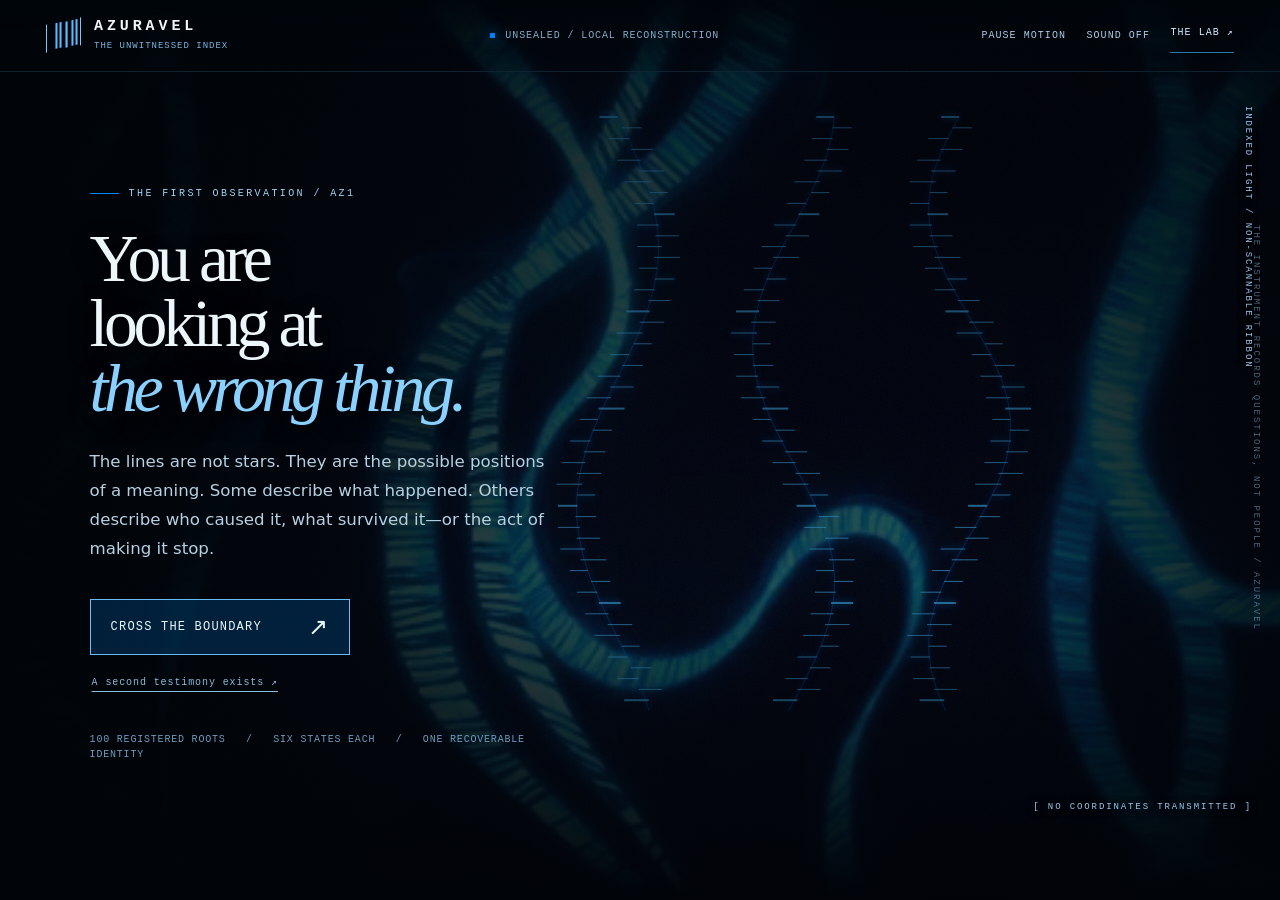
==== commit 949a2b04: "feat: integrate sourced Starsilk testimony into AZURAVEL observatory" ====
--- a/index.html
+++ b/index.html
@@ -26,6 +26,28 @@
 @media(max-width:400px){.sigil-name small{display:none}.masthead-actions{gap:8px}.action-minimal{font-size:8px}.threshold{padding-top:23svh}.threshold h1{font-size:clamp(44px,12vw,54px)}.threshold-deck{font-size:12px}.glyph-node .node-sub{display:none}.glyph-node{min-width:47px}.glyph-node[data-kind=root]{min-width:42px;max-width:55px}.glyph-node[data-kind=root] .node-title{font-size:13px}.field-object{top:35%}.strata-rail{bottom:calc(24svh + 65px)}}
 @media(max-height:650px){.threshold{padding-top:18svh}.threshold h1{font-size:clamp(40px,6vw,66px)}.threshold-deck{line-height:1.35;margin-bottom:13px}.threshold-footnote{margin-top:15px}.reader{max-height:24svh}.field-object{top:31%}.strata-rail{bottom:calc(24svh + 65px)}}
 @media(prefers-reduced-motion:reduce){*,*::before,*::after{animation:none!important;transition:none!important;scroll-behavior:auto!important}.sky-video{display:none!important}.sky-poster{opacity:.56}}
+
+/* The authorial source is a separate lens, never a second AZ1 ontology. */
+.threshold-side{display:block;margin:12px 0 0;padding:8px 2px;border:0;background:transparent;color:#87bed9;font:10px/1.5 var(--mono);letter-spacing:.09em;text-align:left;text-decoration:underline;text-underline-offset:6px;cursor:pointer}
+.threshold-side:hover,.threshold-side:focus-visible{color:#e4f6ff}
+.observatory[data-phase=witness] .field-object{top:57%;left:62%;opacity:.75;pointer-events:none}
+.observatory[data-phase=witness] .large-word{font-size:clamp(27px,4vw,62px);letter-spacing:.04em}
+.observatory[data-phase=witness] .large-subtitle{font-size:9px;color:#96c0d8}
+.observatory[data-phase=witness] .reader{border-top-color:#7b6b76}
+.observatory[data-phase=witness] .reader:before{background:#9a515c}
+.observatory[data-phase=witness] .reader-source{white-space:normal;line-height:1.4;max-height:40px;overflow:auto}
+.observatory[data-phase=witness] .glyph-node[data-kind=witness]{min-width:85px}
+.observatory[data-phase=witness] .glyph-node[data-kind=witness] .node-title{font:11px var(--mono)}
+.observatory[data-phase=witness] .glyph-node[data-kind=witness][aria-current=true]:before{border-color:#a15d65;background:#8c4856}
+@media(max-width:760px){.observatory[data-phase=witness] .field-object{top:44%;left:52%}.observatory[data-phase=witness] .large-word{font-size:clamp(18px,5vw,29px)}.observatory[data-phase=witness] .glyph-node[data-kind=witness]{min-width:65px;max-width:82px}.observatory[data-phase=witness] .glyph-node[data-kind=witness] .node-title{font-size:9px}.observatory[data-phase=witness] .reader-source{font-size:8px;max-height:26px}.threshold-side{font-size:9px}}
+@media(max-width:400px){.observatory[data-phase=witness] .glyph-node[data-kind=witness]{min-width:55px;max-width:70px}.observatory[data-phase=witness] .glyph-node[data-kind=witness] .node-title{font-size:8px}}
+
+@media(max-width:760px){
+ .observatory[data-phase=witness] .reader{max-height:30svh}
+ .observatory[data-phase=witness] .strata-rail{bottom:calc(30svh + 68px)}
+ .observatory[data-phase=witness] .reader-source{max-height:23px;overflow:auto}
+ .observatory[data-phase=witness] .reader-transcript{border-bottom:1px solid rgba(99,169,212,.18)}
+}
 </style>
 </head>
 <body>
@@ -52,6 +74,7 @@
       <h1 id="threshold-title">You are<br>looking at<br><em>the wrong thing.</em></h1>
       <p class="threshold-deck">The lines are not stars. They are the possible positions of a meaning. Some describe what happened. Others describe who caused it, what survived it—or the act of making it stop.</p>
       <button id="enter-observatory" class="threshold-enter" type="button"><span>Cross the boundary</span><b aria-hidden="true">↗</b></button>
+      <button id="enter-testimony" class="threshold-side" type="button">A second testimony exists <span aria-hidden="true">↗</span></button>
       <div class="threshold-footnote">100 REGISTERED ROOTS &nbsp; / &nbsp; SIX STATES EACH &nbsp; / &nbsp; ONE RECOVERABLE IDENTITY</div>
     </div>
     <div class="threshold-vertical" aria-hidden="true">THE INSTRUMENT RECORDS QUESTIONS, NOT PEOPLE / AZURAVEL</div>
@@ -69,6 +92,7 @@
       <button type="button" data-route="sectors" id="rail-index" aria-label="Return to the outer index">01 <span>THE INDEX</span></button>
       <button type="button" data-route="records" id="rail-records" aria-label="Open speculative case files">02 <span>CASE FILES</span></button>
       <button type="button" data-route="differential" id="rail-contrast" aria-label="Compare negation and counter-event">03 <span>THE DIFFERENCE</span></button>
+      <button type="button" data-route="witness" id="rail-witness" aria-label="Examine source-grounded Starsilk testimony">04 <span>THE TESTIMONY</span></button>
     </nav>
     <aside class="reader" id="reader" aria-label="Current evidence and controls">
       <div class="reader-top"><span id="reader-index">RECORD / 000</span><span id="reader-kind">AZ1 / REGISTER</span></div>
@@ -78,14 +102,17 @@
       <p class="reader-source" id="reader-source"></p>
       <div class="reader-actions" id="reader-actions"></div>
     </aside>
-    <div class="field-footer" aria-label="Observatory metadata"><span id="field-coordinate">[ 000 / OUTER REGISTER ]</span><span id="discovery-count">0 OBSERVATIONS</span><span class="field-footer-note">INTERPRETIVE RECORDS ≠ CANONICAL LANGUAGE DATA</span></div>
+    <div class="field-footer" aria-label="Observatory metadata"><span id="field-coordinate">[ 000 / OUTER REGISTER ]</span><span id="discovery-count">0 OBSERVATIONS</span><span class="field-footer-note">INTERPRETIVE ANALOGY / NEVER A LITERAL TRANSLATION</span></div>
   </section>
   <div class="screenreader-only" id="event-announcer" role="status" aria-live="polite" aria-atomic="true"></div>
   <script id="az-data" type="application/json">{"code128_patterns":["212222","222122","222221","121223","121322","131222","122213","122312","132212","221213","221312","231212","112232","122132","122231","113222","123122","123221","223211","221132","221231","213212","223112","312131","311222","321122","321221","312212","322112","322211","212123","212321","232121","111323","131123","131321","112313","132113","132311","211313","231113","231311","112133","112331","132131","113123","113321","133121","313121","211331","231131","213113","213311","213131","311123","311321","331121","312113","312311","332111","314111","221411","431111","111224","111422","121124","121421","141122","141221","112214","112412","122114","122411","142112","142211","241211","221114","413111","241112","134111","111242","121142","121241","114212","124112","124211","411212","421112","421211","212141","214121","412121","111143","111341","131141","114113","114311","411113","411311","113141","114131","311141","411131","211412","211214","211232","2331112"],"version":"AZ1","language":"AZURAVEL","palette":{"azure":"#007FFF","navy":"#071B33","white":"#FFFFFF"},"consonants":["k","l","m","n","r","s","t","v","d","y","p"],"root_consonants":["k","l","m","n","r","s","t","v"],"vowels":["a","e","i","o","u"],"states":[{"s":0,"r":0,"id":"00","shape":"ABC","role":"CONC","name":"concept","meaning":"the concept or instance of X","pos":"nominal"},{"s":0,"r":1,"id":"01","shape":"BCA","role":"EVT","name":"manifestation","meaning":"X manifests or is enacted","pos":"predicate"},{"s":0,"r":2,"id":"02","shape":"CAB","role":"SRC","name":"source","meaning":"an agent or source of X","pos":"nominal"},{"s":1,"r":0,"id":"10","shape":"BAC","role":"PAT","name":"recipient","meaning":"a bearer or recipient affected by X","pos":"nominal"},{"s":1,"r":1,"id":"11","shape":"ACB","role":"RES","name":"result","meaning":"a result left by X manifesting","pos":"nominal"},{"s":1,"r":2,"id":"12","shape":"CBA","role":"CTR","name":"counter-event","meaning":"X is suppressed, reversed, or counteracted","pos":"predicate"}],"particles":{"ta":{"name":"agent argument","gloss":"AGT","english":"agent subject"},"no":{"name":"patient argument","gloss":"PAT","english":"affected thing or identity complement"},"di":{"name":"recipient argument","gloss":"REC","english":"recipient"},"lu":{"name":"location argument","gloss":"LOC","english":"location"},"li":{"name":"possession link","gloss":"GEN","english":"of / possessed by"},"la":{"name":"plural nominal","gloss":"PL","english":"plural"},"mi":{"name":"past tense","gloss":"PST","english":"past"},"mu":{"name":"future tense","gloss":"FUT","english":"future"},"ne":{"name":"ongoing aspect","gloss":"IPFV","english":"ongoing"},"nu":{"name":"completed aspect","gloss":"PFV","english":"completed"},"sa":{"name":"negation","gloss":"NEG","english":"not"},"pa":{"name":"possibility","gloss":"POSS","english":"may"},"pe":{"name":"certainty","gloss":"CERT","english":"certainly"},"ko":{"name":"causative","gloss":"CAUS","english":"cause to"},"lo":{"name":"reciprocal","gloss":"RECP","english":"each other"},"ke":{"name":"event emphasis","gloss":"EMPH","english":"emphatically"},"ri":{"name":"yes-no interrogative","gloss":"Q","english":"question"},"va":{"name":"imperative","gloss":"IMP","english":"command"},"ra":{"name":"identity copula","gloss":"EQU","english":"be identical/classified as"},"se":{"name":"conditional antecedent","gloss":"IF","english":"if"},"si":{"name":"conditional consequent","gloss":"THEN","english":"then"},"ya":{"name":"first-person singular","gloss":"1SG","english":"I"},"yu":{"name":"second-person singular","gloss":"2SG","english":"you"},"yi":{"name":"first-person inclusive plural","gloss":"1PL.INCL","english":"we including you"},"yo":{"name":"third-person plural","gloss":"3PL","english":"they"},"ye":{"name":"third-person singular","gloss":"3SG","english":"they singular"}},"entries":[{"id":"I01","domain":"Identity","concept":"selfhood","definition":"continuity of a self","root":"kemiro","ipa":"keˈmiɾo","behavior":"Nominal in 00/02/10/11; predicate in 01/12. Default event is intransitive; ko licenses a cause with optional no-patient.","forms":[{"word":"kemiro","ipa":"keˈmiɾo","state":"00","role":"CONC","derivation":"S0→L0","meaning":"the concept or instance of selfhood"},{"word":"miroke","ipa":"miˈɾoke","state":"01","role":"EVT","derivation":"S0→L1","meaning":"selfhood manifests or is enacted"},{"word":"rokemi","ipa":"ɾoˈkemi","state":"02","role":"SRC","derivation":"S0→L2","meaning":"an agent or source of selfhood"},{"word":"mikero","ipa":"miˈkeɾo","state":"10","role":"PAT","derivation":"S1→L0","meaning":"a bearer or recipient affected by selfhood"},{"word":"keromi","ipa":"keˈɾomi","state":"11","role":"RES","derivation":"S1→L1","meaning":"a result left by selfhood manifesting"},{"word":"romike","ipa":"ɾoˈmike","state":"12","role":"CTR","derivation":"S1→L2","meaning":"selfhood is suppressed, reversed, or counteracted"}],"verb_alias":null,"example":{"az":"ta kemiro mu miroke.","en":"Selfhood will manifest.","gloss":"AGT SELFHOOD.CONC FUT SELFHOOD.EVT"}},{"id":"I02","domain":"Identity","concept":"person","definition":"an individual being","root":"lomati","ipa":"loˈmati","behavior":"Nominal in 00/02/10/11; predicate in 01/12. Default event is intransitive; ko licenses a cause with optional no-patient.","forms":[{"word":"lomati","ipa":"loˈmati","state":"00","role":"CONC","derivation":"S0→L0","meaning":"the concept or instance of person"},{"word":"matilo","ipa":"maˈtilo","state":"01","role":"EVT","derivation":"S0→L1","meaning":"person manifests or is enacted"},{"word":"tiloma","ipa":"tiˈloma","state":"02","role":"SRC","derivation":"S0→L2","meaning":"an agent or source of person"},{"word":"maloti","ipa":"maˈloti","state":"10","role":"PAT","derivation":"S1→L0","meaning":"a bearer or recipient affected by person"},{"word":"lotima","ipa":"loˈtima","state":"11","role":"RES","derivation":"S1→L1","meaning":"a result left by person manifesting"},{"word":"timalo","ipa":"tiˈmalo","state":"12","role":"CTR","derivation":"S1→L2","meaning":"person is suppressed, reversed, or counteracted"}],"verb_alias":null,"example":{"az":"ta lomati mu matilo.","en":"Person will manifest.","gloss":"AGT PERSON.CONC FUT PERSON.EVT"}},{"id":"I03","domain":"Identity","concept":"name","definition":"identifying designation","root":"marote","ipa":"maˈɾote","behavior":"Nominal in 00/02/10/11; predicate in 01/12. Default event is intransitive; ko licenses a cause with optional no-patient.","forms":[{"word":"marote","ipa":"maˈɾote","state":"00","role":"CONC","derivation":"S0→L0","meaning":"the concept or instance of name"},{"word":"rotema","ipa":"ɾoˈtema","state":"01","role":"EVT","derivation":"S0→L1","meaning":"name manifests or is enacted"},{"word":"temaro","ipa":"teˈmaɾo","state":"02","role":"SRC","derivation":"S0→L2","meaning":"an agent or source of name"},{"word":"romate","ipa":"ɾoˈmate","state":"10","role":"PAT","derivation":"S1→L0","meaning":"a bearer or recipient affected by name"},{"word":"matero","ipa":"maˈteɾo","state":"11","role":"RES","derivation":"S1→L1","meaning":"a result left by name manifesting"},{"word":"teroma","ipa":"teˈɾoma","state":"12","role":"CTR","derivation":"S1→L2","meaning":"name is suppressed, reversed, or counteracted"}],"verb_alias":null,"example":{"az":"ta marote mu rotema.","en":"Name will manifest.","gloss":"AGT NAME.CONC FUT NAME.EVT"}},{"id":"I04","domain":"Identity","concept":"body","definition":"embodied form","root":"kilera","ipa":"kiˈleɾa","behavior":"Nominal in 00/02/10/11; predicate in 01/12. Default event is intransitive; ko licenses a cause with optional no-patient.","forms":[{"word":"kilera","ipa":"kiˈleɾa","state":"00","role":"CONC","derivation":"S0→L0","meaning":"the concept or instance of body"},{"word":"leraki","ipa":"leˈɾaki","state":"01","role":"EVT","derivation":"S0→L1","meaning":"body manifests or is enacted"},{"word":"rakile","ipa":"ɾaˈkile","state":"02","role":"SRC","derivation":"S0→L2","meaning":"an agent or source of body"},{"word":"lekira","ipa":"leˈkiɾa","state":"10","role":"PAT","derivation":"S1→L0","meaning":"a bearer or recipient affected by body"},{"word":"kirale","ipa":"kiˈɾale","state":"11","role":"RES","derivation":"S1→L1","meaning":"a result left by body manifesting"},{"word":"raleki","ipa":"ɾaˈleki","state":"12","role":"CTR","derivation":"S1→L2","meaning":"body is suppressed, reversed, or counteracted"}],"verb_alias":null,"example":{"az":"ta kilera mu leraki.","en":"Body will manifest.","gloss":"AGT BODY.CONC FUT BODY.EVT"}},{"id":"I05","domain":"Identity","concept":"voice","definition":"expressed vocal presence","root":"kusuvu","ipa":"kuˈsuvu","behavior":"Nominal in 00/02/10/11; predicate in 01/12. Default event is intransitive; ko licenses a cause with optional no-patient.","forms":[{"word":"kusuvu","ipa":"kuˈsuvu","state":"00","role":"CONC","derivation":"S0→L0","meaning":"the concept or instance of voice"},{"word":"suvuku","ipa":"suˈvuku","state":"01","role":"EVT","derivation":"S0→L1","meaning":"voice manifests or is enacted"},{"word":"vukusu","ipa":"vuˈkusu","state":"02","role":"SRC","derivation":"S0→L2","meaning":"an agent or source of voice"},{"word":"sukuvu","ipa":"suˈkuvu","state":"10","role":"PAT","derivation":"S1→L0","meaning":"a bearer or recipient affected by voice"},{"word":"kuvusu","ipa":"kuˈvusu","state":"11","role":"RES","derivation":"S1→L1","meaning":"a result left by voice manifesting"},{"word":"vusuku","ipa":"vuˈsuku","state":"12","role":"CTR","derivation":"S1→L2","meaning":"voice is suppressed, reversed, or counteracted"}],"verb_alias":null,"example":{"az":"ta kusuvu mu suvuku.","en":"Voice will manifest.","gloss":"AGT VOICE.CONC FUT VOICE.EVT"}},{"id":"I06","domain":"Identity","concept":"memory","definition":"retained experience","root":"meniro","ipa":"meˈniɾo","behavior":"Nominal in 00/02/10/11; predicate in 01/12. Default event is intransitive; ko licenses a cause with optional no-patient.","forms":[{"word":"meniro","ipa":"meˈniɾo","state":"00","role":"CONC","derivation":"S0→L0","meaning":"the concept or instance of memory"},{"word":"nirome","ipa":"niˈɾome","state":"01","role":"EVT","derivation":"S0→L1","meaning":"memory manifests or is enacted"},{"word":"romeni","ipa":"ɾoˈmeni","state":"02","role":"SRC","derivation":"S0→L2","meaning":"an agent or source of memory"},{"word":"nimero","ipa":"niˈmeɾo","state":"10","role":"PAT","derivation":"S1→L0","meaning":"a bearer or recipient affected by memory"},{"word":"meroni","ipa":"meˈɾoni","state":"11","role":"RES","derivation":"S1→L1","meaning":"a result left by memory manifesting"},{"word":"ronime","ipa":"ɾoˈnime","state":"12","role":"CTR","derivation":"S1→L2","meaning":"memory is suppressed, reversed, or counteracted"}],"verb_alias":null,"example":{"az":"ta meniro mu nirome.","en":"Memory will manifest.","gloss":"AGT MEMORY.CONC FUT MEMORY.EVT"}},{"id":"I07","domain":"Identity","concept":"face","definition":"visible identity","root":"rosavi","ipa":"ɾoˈsavi","behavior":"Nominal in 00/02/10/11; predicate in 01/12. Default event is intransitive; ko licenses a cause with optional no-patient.","forms":[{"word":"rosavi","ipa":"ɾoˈsavi","state":"00","role":"CONC","derivation":"S0→L0","meaning":"the concept or instance of face"},{"word":"saviro","ipa":"saˈviɾo","state":"01","role":"EVT","derivation":"S0→L1","meaning":"face manifests or is enacted"},{"word":"virosa","ipa":"viˈɾosa","state":"02","role":"SRC","derivation":"S0→L2","meaning":"an agent or source of face"},{"word":"sarovi","ipa":"saˈɾovi","state":"10","role":"PAT","derivation":"S1→L0","meaning":"a bearer or recipient affected by face"},{"word":"rovisa","ipa":"ɾoˈvisa","state":"11","role":"RES","derivation":"S1→L1","meaning":"a result left by face manifesting"},{"word":"visaro","ipa":"viˈsaɾo","state":"12","role":"CTR","derivation":"S1→L2","meaning":"face is suppressed, reversed, or counteracted"}],"verb_alias":null,"example":{"az":"ta rosavi mu saviro.","en":"Face will manifest.","gloss":"AGT FACE.CONC FUT FACE.EVT"}},{"id":"I08","domain":"Identity","concept":"presence","definition":"being perceptibly here","root":"kanove","ipa":"kaˈnove","behavior":"Nominal in 00/02/10/11; predicate in 01/12. Default event is intransitive; ko licenses a cause with optional no-patient.","forms":[{"word":"kanove","ipa":"kaˈnove","state":"00","role":"CONC","derivation":"S0→L0","meaning":"the concept or instance of presence"},{"word":"noveka","ipa":"noˈveka","state":"01","role":"EVT","derivation":"S0→L1","meaning":"presence manifests or is enacted"},{"word":"vekano","ipa":"veˈkano","state":"02","role":"SRC","derivation":"S0→L2","meaning":"an agent or source of presence"},{"word":"nokave","ipa":"noˈkave","state":"10","role":"PAT","derivation":"S1→L0","meaning":"a bearer or recipient affected by presence"},{"word":"kaveno","ipa":"kaˈveno","state":"11","role":"RES","derivation":"S1→L1","meaning":"a result left by presence manifesting"},{"word":"venoka","ipa":"veˈnoka","state":"12","role":"CTR","derivation":"S1→L2","meaning":"presence is suppressed, reversed, or counteracted"}],"verb_alias":"appear","example":{"az":"ta kanove mu noveka.","en":"Presence will manifest.","gloss":"AGT PRESENCE.CONC FUT PRESENCE.EVT"}},{"id":"I09","domain":"Identity","concept":"boundary","definition":"limit that differentiates an entity","root":"lireta","ipa":"liˈɾeta","behavior":"Nominal in 00/02/10/11; predicate in 01/12. Default event is intransitive; ko licenses a cause with optional no-patient.","forms":[{"word":"lireta","ipa":"liˈɾeta","state":"00","role":"CONC","derivation":"S0→L0","meaning":"the concept or instance of boundary"},{"word":"retali","ipa":"ɾeˈtali","state":"01","role":"EVT","derivation":"S0→L1","meaning":"boundary manifests or is enacted"},{"word":"talire","ipa":"taˈliɾe","state":"02","role":"SRC","derivation":"S0→L2","meaning":"an agent or source of boundary"},{"word":"relita","ipa":"ɾeˈlita","state":"10","role":"PAT","derivation":"S1→L0","meaning":"a bearer or recipient affected by boundary"},{"word":"litare","ipa":"liˈtaɾe","state":"11","role":"RES","derivation":"S1→L1","meaning":"a result left by boundary manifesting"},{"word":"tareli","ipa":"taˈɾeli","state":"12","role":"CTR","derivation":"S1→L2","meaning":"boundary is suppressed, reversed, or counteracted"}],"verb_alias":null,"example":{"az":"ta lireta mu retali.","en":"Boundary will manifest.","gloss":"AGT BOUNDARY.CONC FUT BOUNDARY.EVT"}},{"id":"I10","domain":"Identity","concept":"belonging","definition":"participation in a whole","root":"nuruvu","ipa":"nuˈɾuvu","behavior":"Nominal in 00/02/10/11; predicate in 01/12. Default event is intransitive; ko licenses a cause with optional no-patient.","forms":[{"word":"nuruvu","ipa":"nuˈɾuvu","state":"00","role":"CONC","derivation":"S0→L0","meaning":"the concept or instance of belonging"},{"word":"ruvunu","ipa":"ɾuˈvunu","state":"01","role":"EVT","derivation":"S0→L1","meaning":"belonging manifests or is enacted"},{"word":"vunuru","ipa":"vuˈnuɾu","state":"02","role":"SRC","derivation":"S0→L2","meaning":"an agent or source of belonging"},{"word":"runuvu","ipa":"ɾuˈnuvu","state":"10","role":"PAT","derivation":"S1→L0","meaning":"a bearer or recipient affected by belonging"},{"word":"nuvuru","ipa":"nuˈvuɾu","state":"11","role":"RES","derivation":"S1→L1","meaning":"a result left by belonging manifesting"},{"word":"vurunu","ipa":"vuˈɾunu","state":"12","role":"CTR","derivation":"S1→L2","meaning":"belonging is suppressed, reversed, or counteracted"}],"verb_alias":null,"example":{"az":"ta nuruvu mu ruvunu.","en":"Belonging will manifest.","gloss":"AGT BELONGING.CONC FUT BELONGING.EVT"}},{"id":"R01","domain":"Relations","concept":"bond","definition":"durable connection","root":"kemito","ipa":"keˈmito","behavior":"Nominal in 00/02/10/11; predicate in 01/12. Default event is intransitive; ko licenses a cause with optional no-patient.","forms":[{"word":"kemito","ipa":"keˈmito","state":"00","role":"CONC","derivation":"S0→L0","meaning":"the concept or instance of bond"},{"word":"mitoke","ipa":"miˈtoke","state":"01","role":"EVT","derivation":"S0→L1","meaning":"bond manifests or is enacted"},{"word":"tokemi","ipa":"toˈkemi","state":"02","role":"SRC","derivation":"S0→L2","meaning":"an agent or source of bond"},{"word":"miketo","ipa":"miˈketo","state":"10","role":"PAT","derivation":"S1→L0","meaning":"a bearer or recipient affected by bond"},{"word":"ketomi","ipa":"keˈtomi","state":"11","role":"RES","derivation":"S1→L1","meaning":"a result left by bond manifesting"},{"word":"tomike","ipa":"toˈmike","state":"12","role":"CTR","derivation":"S1→L2","meaning":"bond is suppressed, reversed, or counteracted"}],"verb_alias":null,"example":{"az":"ta kemito mu mitoke.","en":"Bond will manifest.","gloss":"AGT BOND.CONC FUT BOND.EVT"}},{"id":"R02","domain":"Relations","concept":"trust","definition":"confidence in another","root":"lonari","ipa":"loˈnaɾi","behavior":"Nominal in 00/02/10/11; predicate in 01/12. Default event is intransitive; ko licenses a cause with optional no-patient.","forms":[{"word":"lonari","ipa":"loˈnaɾi","state":"00","role":"CONC","derivation":"S0→L0","meaning":"the concept or instance of trust"},{"word":"narilo","ipa":"naˈɾilo","state":"01","role":"EVT","derivation":"S0→L1","meaning":"trust manifests or is enacted"},{"word":"rilona","ipa":"ɾiˈlona","state":"02","role":"SRC","derivation":"S0→L2","meaning":"an agent or source of trust"},{"word":"nalori","ipa":"naˈloɾi","state":"10","role":"PAT","derivation":"S1→L0","meaning":"a bearer or recipient affected by trust"},{"word":"lorina","ipa":"loˈɾina","state":"11","role":"RES","derivation":"S1→L1","meaning":"a result left by trust manifesting"},{"word":"rinalo","ipa":"ɾiˈnalo","state":"12","role":"CTR","derivation":"S1→L2","meaning":"trust is suppressed, reversed, or counteracted"}],"verb_alias":"trust","example":{"az":"ta lonari mu narilo.","en":"Trust will manifest.","gloss":"AGT TRUST.CONC FUT TRUST.EVT"}},{"id":"R03","domain":"Relations","concept":"kinship","definition":"felt familial relation","root":"masote","ipa":"maˈsote","behavior":"Nominal in 00/02/10/11; predicate in 01/12. Default event is intransitive; ko licenses a cause with optional no-patient.","forms":[{"word":"masote","ipa":"maˈsote","state":"00","role":"CONC","derivation":"S0→L0","meaning":"the concept or instance of kinship"},{"word":"sotema","ipa":"soˈtema","state":"01","role":"EVT","derivation":"S0→L1","meaning":"kinship manifests or is enacted"},{"word":"temaso","ipa":"teˈmaso","state":"02","role":"SRC","derivation":"S0→L2","meaning":"an agent or source of kinship"},{"word":"somate","ipa":"soˈmate","state":"10","role":"PAT","derivation":"S1→L0","meaning":"a bearer or recipient affected by kinship"},{"word":"mateso","ipa":"maˈteso","state":"11","role":"RES","derivation":"S1→L1","meaning":"a result left by kinship manifesting"},{"word":"tesoma","ipa":"teˈsoma","state":"12","role":"CTR","derivation":"S1→L2","meaning":"kinship is suppressed, reversed, or counteracted"}],"verb_alias":null,"example":{"az":"ta masote mu sotema.","en":"Kinship will manifest.","gloss":"AGT KINSHIP.CONC FUT KINSHIP.EVT"}},{"id":"R04","domain":"Relations","concept":"friendship","definition":"mutual friendly relation","root":"kileta","ipa":"kiˈleta","behavior":"Nominal in 00/02/10/11; predicate in 01/12. Default event is intransitive; ko licenses a cause with optional no-patient.","forms":[{"word":"kileta","ipa":"kiˈleta","state":"00","role":"CONC","derivation":"S0→L0","meaning":"the concept or instance of friendship"},{"word":"letaki","ipa":"leˈtaki","state":"01","role":"EVT","derivation":"S0→L1","meaning":"friendship manifests or is enacted"},{"word":"takile","ipa":"taˈkile","state":"02","role":"SRC","derivation":"S0→L2","meaning":"an agent or source of friendship"},{"word":"lekita","ipa":"leˈkita","state":"10","role":"PAT","derivation":"S1→L0","meaning":"a bearer or recipient affected by friendship"},{"word":"kitale","ipa":"kiˈtale","state":"11","role":"RES","derivation":"S1→L1","meaning":"a result left by friendship manifesting"},{"word":"taleki","ipa":"taˈleki","state":"12","role":"CTR","derivation":"S1→L2","meaning":"friendship is suppressed, reversed, or counteracted"}],"verb_alias":null,"example":{"az":"ta kileta mu letaki.","en":"Friendship will manifest.","gloss":"AGT FRIENDSHIP.CONC FUT FRIENDSHIP.EVT"}},{"id":"R05","domain":"Relations","concept":"care","definition":"sustained concern","root":"lumunu","ipa":"luˈmunu","behavior":"Nominal in 00/02/10/11; predicate in 01/12. Default event is intransitive; ko licenses a cause with optional no-patient.","forms":[{"word":"lumunu","ipa":"luˈmunu","state":"00","role":"CONC","derivation":"S0→L0","meaning":"the concept or instance of care"},{"word":"munulu","ipa":"muˈnulu","state":"01","role":"EVT","derivation":"S0→L1","meaning":"care manifests or is enacted"},{"word":"nulumu","ipa":"nuˈlumu","state":"02","role":"SRC","derivation":"S0→L2","meaning":"an agent or source of care"},{"word":"mulunu","ipa":"muˈlunu","state":"10","role":"PAT","derivation":"S1→L0","meaning":"a bearer or recipient affected by care"},{"word":"lunumu","ipa":"luˈnumu","state":"11","role":"RES","derivation":"S1→L1","meaning":"a result left by care manifesting"},{"word":"numulu","ipa":"nuˈmulu","state":"12","role":"CTR","derivation":"S1→L2","meaning":"care is suppressed, reversed, or counteracted"}],"verb_alias":"care","example":{"az":"ta lumunu mu munulu.","en":"Care will manifest.","gloss":"AGT CARE.CONC FUT CARE.EVT"}},{"id":"R06","domain":"Relations","concept":"promise","definition":"undertaken commitment","root":"menito","ipa":"meˈnito","behavior":"Nominal in 00/02/10/11; predicate in 01/12. Default event is intransitive; ko licenses a cause with optional no-patient.","forms":[{"word":"menito","ipa":"meˈnito","state":"00","role":"CONC","derivation":"S0→L0","meaning":"the concept or instance of promise"},{"word":"nitome","ipa":"niˈtome","state":"01","role":"EVT","derivation":"S0→L1","meaning":"promise manifests or is enacted"},{"word":"tomeni","ipa":"toˈmeni","state":"02","role":"SRC","derivation":"S0→L2","meaning":"an agent or source of promise"},{"word":"nimeto","ipa":"niˈmeto","state":"10","role":"PAT","derivation":"S1→L0","meaning":"a bearer or recipient affected by promise"},{"word":"metoni","ipa":"meˈtoni","state":"11","role":"RES","derivation":"S1→L1","meaning":"a result left by promise manifesting"},{"word":"tonime","ipa":"toˈnime","state":"12","role":"CTR","derivation":"S1→L2","meaning":"promise is suppressed, reversed, or counteracted"}],"verb_alias":"promise","example":{"az":"ta menito mu nitome.","en":"Promise will manifest.","gloss":"AGT PROMISE.CONC FUT PROMISE.EVT"}},{"id":"R07","domain":"Relations","concept":"conflict","definition":"opposition between parties","root":"sotavi","ipa":"soˈtavi","behavior":"Nominal in 00/02/10/11; predicate in 01/12. Default event is intransitive; ko licenses a cause with optional no-patient.","forms":[{"word":"sotavi","ipa":"soˈtavi","state":"00","role":"CONC","derivation":"S0→L0","meaning":"the concept or instance of conflict"},{"word":"taviso","ipa":"taˈviso","state":"01","role":"EVT","derivation":"S0→L1","meaning":"conflict manifests or is enacted"},{"word":"visota","ipa":"viˈsota","state":"02","role":"SRC","derivation":"S0→L2","meaning":"an agent or source of conflict"},{"word":"tasovi","ipa":"taˈsovi","state":"10","role":"PAT","derivation":"S1→L0","meaning":"a bearer or recipient affected by conflict"},{"word":"sovita","ipa":"soˈvita","state":"11","role":"RES","derivation":"S1→L1","meaning":"a result left by conflict manifesting"},{"word":"vitaso","ipa":"viˈtaso","state":"12","role":"CTR","derivation":"S1→L2","meaning":"conflict is suppressed, reversed, or counteracted"}],"verb_alias":null,"example":{"az":"ta sotavi mu taviso.","en":"Conflict will manifest.","gloss":"AGT CONFLICT.CONC FUT CONFLICT.EVT"}},{"id":"R08","domain":"Relations","concept":"meeting","definition":"encounter in a place or moment","root":"karote","ipa":"kaˈɾote","behavior":"Nominal in 00/02/10/11; predicate in 01/12. Default event is intransitive; ko licenses a cause with optional no-patient.","forms":[{"word":"karote","ipa":"kaˈɾote","state":"00","role":"CONC","derivation":"S0→L0","meaning":"the concept or instance of meeting"},{"word":"roteka","ipa":"ɾoˈteka","state":"01","role":"EVT","derivation":"S0→L1","meaning":"meeting manifests or is enacted"},{"word":"tekaro","ipa":"teˈkaɾo","state":"02","role":"SRC","derivation":"S0→L2","meaning":"an agent or source of meeting"},{"word":"rokate","ipa":"ɾoˈkate","state":"10","role":"PAT","derivation":"S1→L0","meaning":"a bearer or recipient affected by meeting"},{"word":"katero","ipa":"kaˈteɾo","state":"11","role":"RES","derivation":"S1→L1","meaning":"a result left by meeting manifesting"},{"word":"teroka","ipa":"teˈɾoka","state":"12","role":"CTR","derivation":"S1→L2","meaning":"meeting is suppressed, reversed, or counteracted"}],"verb_alias":"meet","example":{"az":"ta karote mu roteka.","en":"Meeting will manifest.","gloss":"AGT MEETING.CONC FUT MEETING.EVT"}},{"id":"R09","domain":"Relations","concept":"greeting","definition":"acknowledgment of another","root":"liseta","ipa":"liˈseta","behavior":"Nominal in 00/02/10/11; predicate in 01/12. Default event is intransitive; ko licenses a cause with optional no-patient.","forms":[{"word":"liseta","ipa":"liˈseta","state":"00","role":"CONC","derivation":"S0→L0","meaning":"the concept or instance of greeting"},{"word":"setali","ipa":"seˈtali","state":"01","role":"EVT","derivation":"S0→L1","meaning":"greeting manifests or is enacted"},{"word":"talise","ipa":"taˈlise","state":"02","role":"SRC","derivation":"S0→L2","meaning":"an agent or source of greeting"},{"word":"selita","ipa":"seˈlita","state":"10","role":"PAT","derivation":"S1→L0","meaning":"a bearer or recipient affected by greeting"},{"word":"litase","ipa":"liˈtase","state":"11","role":"RES","derivation":"S1→L1","meaning":"a result left by greeting manifesting"},{"word":"taseli","ipa":"taˈseli","state":"12","role":"CTR","derivation":"S1→L2","meaning":"greeting is suppressed, reversed, or counteracted"}],"verb_alias":"greet","example":{"az":"ta liseta mu setali.","en":"Greeting will manifest.","gloss":"AGT GREETING.CONC FUT GREETING.EVT"}},{"id":"R10","domain":"Relations","concept":"exchange","definition":"reciprocal giving or transfer","root":"nusuvu","ipa":"nuˈsuvu","behavior":"Nominal in 00/02/10/11; predicate in 01/12. Default event is intransitive; ko licenses a cause with optional no-patient.","forms":[{"word":"nusuvu","ipa":"nuˈsuvu","state":"00","role":"CONC","derivation":"S0→L0","meaning":"the concept or instance of exchange"},{"word":"suvunu","ipa":"suˈvunu","state":"01","role":"EVT","derivation":"S0→L1","meaning":"exchange manifests or is enacted"},{"word":"vunusu","ipa":"vuˈnusu","state":"02","role":"SRC","derivation":"S0→L2","meaning":"an agent or source of exchange"},{"word":"sunuvu","ipa":"suˈnuvu","state":"10","role":"PAT","derivation":"S1→L0","meaning":"a bearer or recipient affected by exchange"},{"word":"nuvusu","ipa":"nuˈvusu","state":"11","role":"RES","derivation":"S1→L1","meaning":"a result left by exchange manifesting"},{"word":"vusunu","ipa":"vuˈsunu","state":"12","role":"CTR","derivation":"S1→L2","meaning":"exchange is suppressed, reversed, or counteracted"}],"verb_alias":"exchange","example":{"az":"ta nusuvu mu suvunu.","en":"Exchange will manifest.","gloss":"AGT EXCHANGE.CONC FUT EXCHANGE.EVT"}},{"id":"M01","domain":"Movement","concept":"motion","definition":"change of position","root":"keniro","ipa":"keˈniɾo","behavior":"Nominal in 00/02/10/11; predicate in 01/12. Default event is intransitive; ko licenses a cause with optional no-patient.","forms":[{"word":"keniro","ipa":"keˈniɾo","state":"00","role":"CONC","derivation":"S0→L0","meaning":"the concept or instance of motion"},{"word":"niroke","ipa":"niˈɾoke","state":"01","role":"EVT","derivation":"S0→L1","meaning":"motion manifests or is enacted"},{"word":"rokeni","ipa":"ɾoˈkeni","state":"02","role":"SRC","derivation":"S0→L2","meaning":"an agent or source of motion"},{"word":"nikero","ipa":"niˈkeɾo","state":"10","role":"PAT","derivation":"S1→L0","meaning":"a bearer or recipient affected by motion"},{"word":"keroni","ipa":"keˈɾoni","state":"11","role":"RES","derivation":"S1→L1","meaning":"a result left by motion manifesting"},{"word":"ronike","ipa":"ɾoˈnike","state":"12","role":"CTR","derivation":"S1→L2","meaning":"motion is suppressed, reversed, or counteracted"}],"verb_alias":"move","example":{"az":"ta keniro mu niroke.","en":"Motion will manifest.","gloss":"AGT MOTION.CONC FUT MOTION.EVT"}},{"id":"M02","domain":"Movement","concept":"journey","definition":"sustained travel","root":"lonati","ipa":"loˈnati","behavior":"Nominal in 00/02/10/11; predicate in 01/12. Default event is intransitive; ko licenses a cause with optional no-patient.","forms":[{"word":"lonati","ipa":"loˈnati","state":"00","role":"CONC","derivation":"S0→L0","meaning":"the concept or instance of journey"},{"word":"natilo","ipa":"naˈtilo","state":"01","role":"EVT","derivation":"S0→L1","meaning":"journey manifests or is enacted"},{"word":"tilona","ipa":"tiˈlona","state":"02","role":"SRC","derivation":"S0→L2","meaning":"an agent or source of journey"},{"word":"naloti","ipa":"naˈloti","state":"10","role":"PAT","derivation":"S1→L0","meaning":"a bearer or recipient affected by journey"},{"word":"lotina","ipa":"loˈtina","state":"11","role":"RES","derivation":"S1→L1","meaning":"a result left by journey manifesting"},{"word":"tinalo","ipa":"tiˈnalo","state":"12","role":"CTR","derivation":"S1→L2","meaning":"journey is suppressed, reversed, or counteracted"}],"verb_alias":"travel","example":{"az":"ta lonati mu natilo.","en":"Journey will manifest.","gloss":"AGT JOURNEY.CONC FUT JOURNEY.EVT"}},{"id":"M03","domain":"Movement","concept":"arrival","definition":"reaching a destination","root":"matove","ipa":"maˈtove","behavior":"Nominal in 00/02/10/11; predicate in 01/12. Default event is intransitive; ko licenses a cause with optional no-patient.","forms":[{"word":"matove","ipa":"maˈtove","state":"00","role":"CONC","derivation":"S0→L0","meaning":"the concept or instance of arrival"},{"word":"tovema","ipa":"toˈvema","state":"01","role":"EVT","derivation":"S0→L1","meaning":"arrival manifests or is enacted"},{"word":"vemato","ipa":"veˈmato","state":"02","role":"SRC","derivation":"S0→L2","meaning":"an agent or source of arrival"},{"word":"tomave","ipa":"toˈmave","state":"10","role":"PAT","derivation":"S1→L0","meaning":"a bearer or recipient affected by arrival"},{"word":"maveto","ipa":"maˈveto","state":"11","role":"RES","derivation":"S1→L1","meaning":"a result left by arrival manifesting"},{"word":"vetoma","ipa":"veˈtoma","state":"12","role":"CTR","derivation":"S1→L2","meaning":"arrival is suppressed, reversed, or counteracted"}],"verb_alias":"arrive","example":{"az":"ta matove mu tovema.","en":"Arrival will manifest.","gloss":"AGT ARRIVAL.CONC FUT ARRIVAL.EVT"}},{"id":"M04","domain":"Movement","concept":"departure","definition":"leaving a position","root":"kimena","ipa":"kiˈmena","behavior":"Nominal in 00/02/10/11; predicate in 01/12. Default event is intransitive; ko licenses a cause with optional no-patient.","forms":[{"word":"kimena","ipa":"kiˈmena","state":"00","role":"CONC","derivation":"S0→L0","meaning":"the concept or instance of departure"},{"word":"menaki","ipa":"meˈnaki","state":"01","role":"EVT","derivation":"S0→L1","meaning":"departure manifests or is enacted"},{"word":"nakime","ipa":"naˈkime","state":"02","role":"SRC","derivation":"S0→L2","meaning":"an agent or source of departure"},{"word":"mekina","ipa":"meˈkina","state":"10","role":"PAT","derivation":"S1→L0","meaning":"a bearer or recipient affected by departure"},{"word":"kiname","ipa":"kiˈname","state":"11","role":"RES","derivation":"S1→L1","meaning":"a result left by departure manifesting"},{"word":"nameki","ipa":"naˈmeki","state":"12","role":"CTR","derivation":"S1→L2","meaning":"departure is suppressed, reversed, or counteracted"}],"verb_alias":"depart","example":{"az":"ta kimena mu menaki.","en":"Departure will manifest.","gloss":"AGT DEPARTURE.CONC FUT DEPARTURE.EVT"}},{"id":"M05","domain":"Movement","concept":"ascent","definition":"upward movement","root":"lumusu","ipa":"luˈmusu","behavior":"Nominal in 00/02/10/11; predicate in 01/12. Default event is intransitive; ko licenses a cause with optional no-patient.","forms":[{"word":"lumusu","ipa":"luˈmusu","state":"00","role":"CONC","derivation":"S0→L0","meaning":"the concept or instance of ascent"},{"word":"musulu","ipa":"muˈsulu","state":"01","role":"EVT","derivation":"S0→L1","meaning":"ascent manifests or is enacted"},{"word":"sulumu","ipa":"suˈlumu","state":"02","role":"SRC","derivation":"S0→L2","meaning":"an agent or source of ascent"},{"word":"mulusu","ipa":"muˈlusu","state":"10","role":"PAT","derivation":"S1→L0","meaning":"a bearer or recipient affected by ascent"},{"word":"lusumu","ipa":"luˈsumu","state":"11","role":"RES","derivation":"S1→L1","meaning":"a result left by ascent manifesting"},{"word":"sumulu","ipa":"suˈmulu","state":"12","role":"CTR","derivation":"S1→L2","meaning":"ascent is suppressed, reversed, or counteracted"}],"verb_alias":"ascend","example":{"az":"ta lumusu mu musulu.","en":"Ascent will manifest.","gloss":"AGT ASCENT.CONC FUT ASCENT.EVT"}},{"id":"M06","domain":"Movement","concept":"descent","definition":"downward movement","root":"meriso","ipa":"meˈɾiso","behavior":"Nominal in 00/02/10/11; predicate in 01/12. Default event is intransitive; ko licenses a cause with optional no-patient.","forms":[{"word":"meriso","ipa":"meˈɾiso","state":"00","role":"CONC","derivation":"S0→L0","meaning":"the concept or instance of descent"},{"word":"risome","ipa":"ɾiˈsome","state":"01","role":"EVT","derivation":"S0→L1","meaning":"descent manifests or is enacted"},{"word":"someri","ipa":"soˈmeɾi","state":"02","role":"SRC","derivation":"S0→L2","meaning":"an agent or source of descent"},{"word":"rimeso","ipa":"ɾiˈmeso","state":"10","role":"PAT","derivation":"S1→L0","meaning":"a bearer or recipient affected by descent"},{"word":"mesori","ipa":"meˈsoɾi","state":"11","role":"RES","derivation":"S1→L1","meaning":"a result left by descent manifesting"},{"word":"sorime","ipa":"soˈɾime","state":"12","role":"CTR","derivation":"S1→L2","meaning":"descent is suppressed, reversed, or counteracted"}],"verb_alias":"descend","example":{"az":"ta meriso mu risome.","en":"Descent will manifest.","gloss":"AGT DESCENT.CONC FUT DESCENT.EVT"}},{"id":"M07","domain":"Movement","concept":"turning","definition":"change of orientation","root":"kolani","ipa":"koˈlani","behavior":"Nominal in 00/02/10/11; predicate in 01/12. Default event is intransitive; ko licenses a cause with optional no-patient.","forms":[{"word":"kolani","ipa":"koˈlani","state":"00","role":"CONC","derivation":"S0→L0","meaning":"the concept or instance of turning"},{"word":"laniko","ipa":"laˈniko","state":"01","role":"EVT","derivation":"S0→L1","meaning":"turning manifests or is enacted"},{"word":"nikola","ipa":"niˈkola","state":"02","role":"SRC","derivation":"S0→L2","meaning":"an agent or source of turning"},{"word":"lakoni","ipa":"laˈkoni","state":"10","role":"PAT","derivation":"S1→L0","meaning":"a bearer or recipient affected by turning"},{"word":"konila","ipa":"koˈnila","state":"11","role":"RES","derivation":"S1→L1","meaning":"a result left by turning manifesting"},{"word":"nilako","ipa":"niˈlako","state":"12","role":"CTR","derivation":"S1→L2","meaning":"turning is suppressed, reversed, or counteracted"}],"verb_alias":"turn","example":{"az":"ta kolani mu laniko.","en":"Turning will manifest.","gloss":"AGT TURNING.CONC FUT TURNING.EVT"}},{"id":"M08","domain":"Movement","concept":"pursuit","definition":"movement after a goal","root":"kasote","ipa":"kaˈsote","behavior":"Nominal in 00/02/10/11; predicate in 01/12. Default event is intransitive; ko licenses a cause with optional no-patient.","forms":[{"word":"kasote","ipa":"kaˈsote","state":"00","role":"CONC","derivation":"S0→L0","meaning":"the concept or instance of pursuit"},{"word":"soteka","ipa":"soˈteka","state":"01","role":"EVT","derivation":"S0→L1","meaning":"pursuit manifests or is enacted"},{"word":"tekaso","ipa":"teˈkaso","state":"02","role":"SRC","derivation":"S0→L2","meaning":"an agent or source of pursuit"},{"word":"sokate","ipa":"soˈkate","state":"10","role":"PAT","derivation":"S1→L0","meaning":"a bearer or recipient affected by pursuit"},{"word":"kateso","ipa":"kaˈteso","state":"11","role":"RES","derivation":"S1→L1","meaning":"a result left by pursuit manifesting"},{"word":"tesoka","ipa":"teˈsoka","state":"12","role":"CTR","derivation":"S1→L2","meaning":"pursuit is suppressed, reversed, or counteracted"}],"verb_alias":"pursue","example":{"az":"ta kasote mu soteka.","en":"Pursuit will manifest.","gloss":"AGT PURSUIT.CONC FUT PURSUIT.EVT"}},{"id":"M09","domain":"Movement","concept":"return","definition":"coming back","root":"liteva","ipa":"liˈteva","behavior":"Nominal in 00/02/10/11; predicate in 01/12. Default event is intransitive; ko licenses a cause with optional no-patient.","forms":[{"word":"liteva","ipa":"liˈteva","state":"00","role":"CONC","derivation":"S0→L0","meaning":"the concept or instance of return"},{"word":"tevali","ipa":"teˈvali","state":"01","role":"EVT","derivation":"S0→L1","meaning":"return manifests or is enacted"},{"word":"valite","ipa":"vaˈlite","state":"02","role":"SRC","derivation":"S0→L2","meaning":"an agent or source of return"},{"word":"teliva","ipa":"teˈliva","state":"10","role":"PAT","derivation":"S1→L0","meaning":"a bearer or recipient affected by return"},{"word":"livate","ipa":"liˈvate","state":"11","role":"RES","derivation":"S1→L1","meaning":"a result left by return manifesting"},{"word":"vateli","ipa":"vaˈteli","state":"12","role":"CTR","derivation":"S1→L2","meaning":"return is suppressed, reversed, or counteracted"}],"verb_alias":"return","example":{"az":"ta liteva mu tevali.","en":"Return will manifest.","gloss":"AGT RETURN.CONC FUT RETURN.EVT"}},{"id":"M10","domain":"Movement","concept":"crossing","definition":"passage across a boundary","root":"rusutu","ipa":"ɾuˈsutu","behavior":"Nominal in 00/02/10/11; predicate in 01/12. Default event is intransitive; ko licenses a cause with optional no-patient.","forms":[{"word":"rusutu","ipa":"ɾuˈsutu","state":"00","role":"CONC","derivation":"S0→L0","meaning":"the concept or instance of crossing"},{"word":"suturu","ipa":"suˈtuɾu","state":"01","role":"EVT","derivation":"S0→L1","meaning":"crossing manifests or is enacted"},{"word":"turusu","ipa":"tuˈɾusu","state":"02","role":"SRC","derivation":"S0→L2","meaning":"an agent or source of crossing"},{"word":"surutu","ipa":"suˈɾutu","state":"10","role":"PAT","derivation":"S1→L0","meaning":"a bearer or recipient affected by crossing"},{"word":"rutusu","ipa":"ɾuˈtusu","state":"11","role":"RES","derivation":"S1→L1","meaning":"a result left by crossing manifesting"},{"word":"tusuru","ipa":"tuˈsuɾu","state":"12","role":"CTR","derivation":"S1→L2","meaning":"crossing is suppressed, reversed, or counteracted"}],"verb_alias":"cross","example":{"az":"ta rusutu mu suturu.","en":"Crossing will manifest.","gloss":"AGT CROSSING.CONC FUT CROSSING.EVT"}},{"id":"S01","domain":"Space","concept":"place","definition":"located site","root":"kenito","ipa":"keˈnito","behavior":"Nominal in 00/02/10/11; predicate in 01/12. Default event is intransitive; ko licenses a cause with optional no-patient.","forms":[{"word":"kenito","ipa":"keˈnito","state":"00","role":"CONC","derivation":"S0→L0","meaning":"the concept or instance of place"},{"word":"nitoke","ipa":"niˈtoke","state":"01","role":"EVT","derivation":"S0→L1","meaning":"place manifests or is enacted"},{"word":"tokeni","ipa":"toˈkeni","state":"02","role":"SRC","derivation":"S0→L2","meaning":"an agent or source of place"},{"word":"niketo","ipa":"niˈketo","state":"10","role":"PAT","derivation":"S1→L0","meaning":"a bearer or recipient affected by place"},{"word":"ketoni","ipa":"keˈtoni","state":"11","role":"RES","derivation":"S1→L1","meaning":"a result left by place manifesting"},{"word":"tonike","ipa":"toˈnike","state":"12","role":"CTR","derivation":"S1→L2","meaning":"place is suppressed, reversed, or counteracted"}],"verb_alias":null,"example":{"az":"ta kenito mu nitoke.","en":"Place will manifest.","gloss":"AGT PLACE.CONC FUT PLACE.EVT"}},{"id":"S02","domain":"Space","concept":"home","definition":"dwelling of belonging","root":"lorasi","ipa":"loˈɾasi","behavior":"Nominal in 00/02/10/11; predicate in 01/12. Default event is intransitive; ko licenses a cause with optional no-patient.","forms":[{"word":"lorasi","ipa":"loˈɾasi","state":"00","role":"CONC","derivation":"S0→L0","meaning":"the concept or instance of home"},{"word":"rasilo","ipa":"ɾaˈsilo","state":"01","role":"EVT","derivation":"S0→L1","meaning":"home manifests or is enacted"},{"word":"silora","ipa":"siˈloɾa","state":"02","role":"SRC","derivation":"S0→L2","meaning":"an agent or source of home"},{"word":"ralosi","ipa":"ɾaˈlosi","state":"10","role":"PAT","derivation":"S1→L0","meaning":"a bearer or recipient affected by home"},{"word":"losira","ipa":"loˈsiɾa","state":"11","role":"RES","derivation":"S1→L1","meaning":"a result left by home manifesting"},{"word":"siralo","ipa":"siˈɾalo","state":"12","role":"CTR","derivation":"S1→L2","meaning":"home is suppressed, reversed, or counteracted"}],"verb_alias":null,"example":{"az":"ta lorasi mu rasilo.","en":"Home will manifest.","gloss":"AGT HOME.CONC FUT HOME.EVT"}},{"id":"S03","domain":"Space","concept":"distance","definition":"spatial separation","root":"narote","ipa":"naˈɾote","behavior":"Nominal in 00/02/10/11; predicate in 01/12. Default event is intransitive; ko licenses a cause with optional no-patient.","forms":[{"word":"narote","ipa":"naˈɾote","state":"00","role":"CONC","derivation":"S0→L0","meaning":"the concept or instance of distance"},{"word":"rotena","ipa":"ɾoˈtena","state":"01","role":"EVT","derivation":"S0→L1","meaning":"distance manifests or is enacted"},{"word":"tenaro","ipa":"teˈnaɾo","state":"02","role":"SRC","derivation":"S0→L2","meaning":"an agent or source of distance"},{"word":"ronate","ipa":"ɾoˈnate","state":"10","role":"PAT","derivation":"S1→L0","meaning":"a bearer or recipient affected by distance"},{"word":"natero","ipa":"naˈteɾo","state":"11","role":"RES","derivation":"S1→L1","meaning":"a result left by distance manifesting"},{"word":"terona","ipa":"teˈɾona","state":"12","role":"CTR","derivation":"S1→L2","meaning":"distance is suppressed, reversed, or counteracted"}],"verb_alias":null,"example":{"az":"ta narote mu rotena.","en":"Distance will manifest.","gloss":"AGT DISTANCE.CONC FUT DISTANCE.EVT"}},{"id":"S04","domain":"Space","concept":"path","definition":"route through space","root":"kimesa","ipa":"kiˈmesa","behavior":"Nominal in 00/02/10/11; predicate in 01/12. Default event is intransitive; ko licenses a cause with optional no-patient.","forms":[{"word":"kimesa","ipa":"kiˈmesa","state":"00","role":"CONC","derivation":"S0→L0","meaning":"the concept or instance of path"},{"word":"mesaki","ipa":"meˈsaki","state":"01","role":"EVT","derivation":"S0→L1","meaning":"path manifests or is enacted"},{"word":"sakime","ipa":"saˈkime","state":"02","role":"SRC","derivation":"S0→L2","meaning":"an agent or source of path"},{"word":"mekisa","ipa":"meˈkisa","state":"10","role":"PAT","derivation":"S1→L0","meaning":"a bearer or recipient affected by path"},{"word":"kisame","ipa":"kiˈsame","state":"11","role":"RES","derivation":"S1→L1","meaning":"a result left by path manifesting"},{"word":"sameki","ipa":"saˈmeki","state":"12","role":"CTR","derivation":"S1→L2","meaning":"path is suppressed, reversed, or counteracted"}],"verb_alias":null,"example":{"az":"ta kimesa mu mesaki.","en":"Path will manifest.","gloss":"AGT PATH.CONC FUT PATH.EVT"}},{"id":"S05","domain":"Space","concept":"center","definition":"relational middle","root":"lumuvu","ipa":"luˈmuvu","behavior":"Nominal in 00/02/10/11; predicate in 01/12. Default event is intransitive; ko licenses a cause with optional no-patient.","forms":[{"word":"lumuvu","ipa":"luˈmuvu","state":"00","role":"CONC","derivation":"S0→L0","meaning":"the concept or instance of center"},{"word":"muvulu","ipa":"muˈvulu","state":"01","role":"EVT","derivation":"S0→L1","meaning":"center manifests or is enacted"},{"word":"vulumu","ipa":"vuˈlumu","state":"02","role":"SRC","derivation":"S0→L2","meaning":"an agent or source of center"},{"word":"muluvu","ipa":"muˈluvu","state":"10","role":"PAT","derivation":"S1→L0","meaning":"a bearer or recipient affected by center"},{"word":"luvumu","ipa":"luˈvumu","state":"11","role":"RES","derivation":"S1→L1","meaning":"a result left by center manifesting"},{"word":"vumulu","ipa":"vuˈmulu","state":"12","role":"CTR","derivation":"S1→L2","meaning":"center is suppressed, reversed, or counteracted"}],"verb_alias":null,"example":{"az":"ta lumuvu mu muvulu.","en":"Center will manifest.","gloss":"AGT CENTER.CONC FUT CENTER.EVT"}},{"id":"S06","domain":"Space","concept":"edge","definition":"spatial limit","root":"merivo","ipa":"meˈɾivo","behavior":"Nominal in 00/02/10/11; predicate in 01/12. Default event is intransitive; ko licenses a cause with optional no-patient.","forms":[{"word":"merivo","ipa":"meˈɾivo","state":"00","role":"CONC","derivation":"S0→L0","meaning":"the concept or instance of edge"},{"word":"rivome","ipa":"ɾiˈvome","state":"01","role":"EVT","derivation":"S0→L1","meaning":"edge manifests or is enacted"},{"word":"vomeri","ipa":"voˈmeɾi","state":"02","role":"SRC","derivation":"S0→L2","meaning":"an agent or source of edge"},{"word":"rimevo","ipa":"ɾiˈmevo","state":"10","role":"PAT","derivation":"S1→L0","meaning":"a bearer or recipient affected by edge"},{"word":"mevori","ipa":"meˈvoɾi","state":"11","role":"RES","derivation":"S1→L1","meaning":"a result left by edge manifesting"},{"word":"vorime","ipa":"voˈɾime","state":"12","role":"CTR","derivation":"S1→L2","meaning":"edge is suppressed, reversed, or counteracted"}],"verb_alias":null,"example":{"az":"ta merivo mu rivome.","en":"Edge will manifest.","gloss":"AGT EDGE.CONC FUT EDGE.EVT"}},{"id":"S07","domain":"Space","concept":"shelter","definition":"protective enclosure","root":"kolasi","ipa":"koˈlasi","behavior":"Nominal in 00/02/10/11; predicate in 01/12. Default event is intransitive; ko licenses a cause with optional no-patient.","forms":[{"word":"kolasi","ipa":"koˈlasi","state":"00","role":"CONC","derivation":"S0→L0","meaning":"the concept or instance of shelter"},{"word":"lasiko","ipa":"laˈsiko","state":"01","role":"EVT","derivation":"S0→L1","meaning":"shelter manifests or is enacted"},{"word":"sikola","ipa":"siˈkola","state":"02","role":"SRC","derivation":"S0→L2","meaning":"an agent or source of shelter"},{"word":"lakosi","ipa":"laˈkosi","state":"10","role":"PAT","derivation":"S1→L0","meaning":"a bearer or recipient affected by shelter"},{"word":"kosila","ipa":"koˈsila","state":"11","role":"RES","derivation":"S1→L1","meaning":"a result left by shelter manifesting"},{"word":"silako","ipa":"siˈlako","state":"12","role":"CTR","derivation":"S1→L2","meaning":"shelter is suppressed, reversed, or counteracted"}],"verb_alias":null,"example":{"az":"ta kolasi mu lasiko.","en":"Shelter will manifest.","gloss":"AGT SHELTER.CONC FUT SHELTER.EVT"}},{"id":"S08","domain":"Space","concept":"doorway","definition":"threshold permitting entry","root":"katove","ipa":"kaˈtove","behavior":"Nominal in 00/02/10/11; predicate in 01/12. Default event is intransitive; ko licenses a cause with optional no-patient.","forms":[{"word":"katove","ipa":"kaˈtove","state":"00","role":"CONC","derivation":"S0→L0","meaning":"the concept or instance of doorway"},{"word":"toveka","ipa":"toˈveka","state":"01","role":"EVT","derivation":"S0→L1","meaning":"doorway manifests or is enacted"},{"word":"vekato","ipa":"veˈkato","state":"02","role":"SRC","derivation":"S0→L2","meaning":"an agent or source of doorway"},{"word":"tokave","ipa":"toˈkave","state":"10","role":"PAT","derivation":"S1→L0","meaning":"a bearer or recipient affected by doorway"},{"word":"kaveto","ipa":"kaˈveto","state":"11","role":"RES","derivation":"S1→L1","meaning":"a result left by doorway manifesting"},{"word":"vetoka","ipa":"veˈtoka","state":"12","role":"CTR","derivation":"S1→L2","meaning":"doorway is suppressed, reversed, or counteracted"}],"verb_alias":null,"example":{"az":"ta katove mu toveka.","en":"Doorway will manifest.","gloss":"AGT DOORWAY.CONC FUT DOORWAY.EVT"}},{"id":"S09","domain":"Space","concept":"horizon","definition":"apparent spatial boundary","root":"minesa","ipa":"miˈnesa","behavior":"Nominal in 00/02/10/11; predicate in 01/12. Default event is intransitive; ko licenses a cause with optional no-patient.","forms":[{"word":"minesa","ipa":"miˈnesa","state":"00","role":"CONC","derivation":"S0→L0","meaning":"the concept or instance of horizon"},{"word":"nesami","ipa":"neˈsami","state":"01","role":"EVT","derivation":"S0→L1","meaning":"horizon manifests or is enacted"},{"word":"samine","ipa":"saˈmine","state":"02","role":"SRC","derivation":"S0→L2","meaning":"an agent or source of horizon"},{"word":"nemisa","ipa":"neˈmisa","state":"10","role":"PAT","derivation":"S1→L0","meaning":"a bearer or recipient affected by horizon"},{"word":"misane","ipa":"miˈsane","state":"11","role":"RES","derivation":"S1→L1","meaning":"a result left by horizon manifesting"},{"word":"sanemi","ipa":"saˈnemi","state":"12","role":"CTR","derivation":"S1→L2","meaning":"horizon is suppressed, reversed, or counteracted"}],"verb_alias":null,"example":{"az":"ta minesa mu nesami.","en":"Horizon will manifest.","gloss":"AGT HORIZON.CONC FUT HORIZON.EVT"}},{"id":"S10","domain":"Space","concept":"direction","definition":"orientation of motion","root":"rutuvu","ipa":"ɾuˈtuvu","behavior":"Nominal in 00/02/10/11; predicate in 01/12. Default event is intransitive; ko licenses a cause with optional no-patient.","forms":[{"word":"rutuvu","ipa":"ɾuˈtuvu","state":"00","role":"CONC","derivation":"S0→L0","meaning":"the concept or instance of direction"},{"word":"tuvuru","ipa":"tuˈvuɾu","state":"01","role":"EVT","derivation":"S0→L1","meaning":"direction manifests or is enacted"},{"word":"vurutu","ipa":"vuˈɾutu","state":"02","role":"SRC","derivation":"S0→L2","meaning":"an agent or source of direction"},{"word":"turuvu","ipa":"tuˈɾuvu","state":"10","role":"PAT","derivation":"S1→L0","meaning":"a bearer or recipient affected by direction"},{"word":"ruvutu","ipa":"ɾuˈvutu","state":"11","role":"RES","derivation":"S1→L1","meaning":"a result left by direction manifesting"},{"word":"vuturu","ipa":"vuˈtuɾu","state":"12","role":"CTR","derivation":"S1→L2","meaning":"direction is suppressed, reversed, or counteracted"}],"verb_alias":null,"example":{"az":"ta rutuvu mu tuvuru.","en":"Direction will manifest.","gloss":"AGT DIRECTION.CONC FUT DIRECTION.EVT"}},{"id":"T01","domain":"Time","concept":"moment","definition":"brief temporal point","root":"keriso","ipa":"keˈɾiso","behavior":"Nominal in 00/02/10/11; predicate in 01/12. Default event is intransitive; ko licenses a cause with optional no-patient.","forms":[{"word":"keriso","ipa":"keˈɾiso","state":"00","role":"CONC","derivation":"S0→L0","meaning":"the concept or instance of moment"},{"word":"risoke","ipa":"ɾiˈsoke","state":"01","role":"EVT","derivation":"S0→L1","meaning":"moment manifests or is enacted"},{"word":"sokeri","ipa":"soˈkeɾi","state":"02","role":"SRC","derivation":"S0→L2","meaning":"an agent or source of moment"},{"word":"rikeso","ipa":"ɾiˈkeso","state":"10","role":"PAT","derivation":"S1→L0","meaning":"a bearer or recipient affected by moment"},{"word":"kesori","ipa":"keˈsoɾi","state":"11","role":"RES","derivation":"S1→L1","meaning":"a result left by moment manifesting"},{"word":"sorike","ipa":"soˈɾike","state":"12","role":"CTR","derivation":"S1→L2","meaning":"moment is suppressed, reversed, or counteracted"}],"verb_alias":null,"example":{"az":"ta keriso mu risoke.","en":"Moment will manifest.","gloss":"AGT MOMENT.CONC FUT MOMENT.EVT"}},{"id":"T02","domain":"Time","concept":"duration","definition":"extent of elapsed time","root":"loravi","ipa":"loˈɾavi","behavior":"Nominal in 00/02/10/11; predicate in 01/12. Default event is intransitive; ko licenses a cause with optional no-patient.","forms":[{"word":"loravi","ipa":"loˈɾavi","state":"00","role":"CONC","derivation":"S0→L0","meaning":"the concept or instance of duration"},{"word":"ravilo","ipa":"ɾaˈvilo","state":"01","role":"EVT","derivation":"S0→L1","meaning":"duration manifests or is enacted"},{"word":"vilora","ipa":"viˈloɾa","state":"02","role":"SRC","derivation":"S0→L2","meaning":"an agent or source of duration"},{"word":"ralovi","ipa":"ɾaˈlovi","state":"10","role":"PAT","derivation":"S1→L0","meaning":"a bearer or recipient affected by duration"},{"word":"lovira","ipa":"loˈviɾa","state":"11","role":"RES","derivation":"S1→L1","meaning":"a result left by duration manifesting"},{"word":"viralo","ipa":"viˈɾalo","state":"12","role":"CTR","derivation":"S1→L2","meaning":"duration is suppressed, reversed, or counteracted"}],"verb_alias":null,"example":{"az":"ta loravi mu ravilo.","en":"Duration will manifest.","gloss":"AGT DURATION.CONC FUT DURATION.EVT"}},{"id":"T03","domain":"Time","concept":"beginning","definition":"first phase","root":"nasote","ipa":"naˈsote","behavior":"Nominal in 00/02/10/11; predicate in 01/12. Default event is intransitive; ko licenses a cause with optional no-patient.","forms":[{"word":"nasote","ipa":"naˈsote","state":"00","role":"CONC","derivation":"S0→L0","meaning":"the concept or instance of beginning"},{"word":"sotena","ipa":"soˈtena","state":"01","role":"EVT","derivation":"S0→L1","meaning":"beginning manifests or is enacted"},{"word":"tenaso","ipa":"teˈnaso","state":"02","role":"SRC","derivation":"S0→L2","meaning":"an agent or source of beginning"},{"word":"sonate","ipa":"soˈnate","state":"10","role":"PAT","derivation":"S1→L0","meaning":"a bearer or recipient affected by beginning"},{"word":"nateso","ipa":"naˈteso","state":"11","role":"RES","derivation":"S1→L1","meaning":"a result left by beginning manifesting"},{"word":"tesona","ipa":"teˈsona","state":"12","role":"CTR","derivation":"S1→L2","meaning":"beginning is suppressed, reversed, or counteracted"}],"verb_alias":null,"example":{"az":"ta nasote mu sotena.","en":"Beginning will manifest.","gloss":"AGT BEGINNING.CONC FUT BEGINNING.EVT"}},{"id":"T04","domain":"Time","concept":"ending","definition":"terminal phase","root":"kimeva","ipa":"kiˈmeva","behavior":"Nominal in 00/02/10/11; predicate in 01/12. Default event is intransitive; ko licenses a cause with optional no-patient.","forms":[{"word":"kimeva","ipa":"kiˈmeva","state":"00","role":"CONC","derivation":"S0→L0","meaning":"the concept or instance of ending"},{"word":"mevaki","ipa":"meˈvaki","state":"01","role":"EVT","derivation":"S0→L1","meaning":"ending manifests or is enacted"},{"word":"vakime","ipa":"vaˈkime","state":"02","role":"SRC","derivation":"S0→L2","meaning":"an agent or source of ending"},{"word":"mekiva","ipa":"meˈkiva","state":"10","role":"PAT","derivation":"S1→L0","meaning":"a bearer or recipient affected by ending"},{"word":"kivame","ipa":"kiˈvame","state":"11","role":"RES","derivation":"S1→L1","meaning":"a result left by ending manifesting"},{"word":"vameki","ipa":"vaˈmeki","state":"12","role":"CTR","derivation":"S1→L2","meaning":"ending is suppressed, reversed, or counteracted"}],"verb_alias":null,"example":{"az":"ta kimeva mu mevaki.","en":"Ending will manifest.","gloss":"AGT ENDING.CONC FUT ENDING.EVT"}},{"id":"T05","domain":"Time","concept":"cycle","definition":"repeated sequence","root":"lunusu","ipa":"luˈnusu","behavior":"Nominal in 00/02/10/11; predicate in 01/12. Default event is intransitive; ko licenses a cause with optional no-patient.","forms":[{"word":"lunusu","ipa":"luˈnusu","state":"00","role":"CONC","derivation":"S0→L0","meaning":"the concept or instance of cycle"},{"word":"nusulu","ipa":"nuˈsulu","state":"01","role":"EVT","derivation":"S0→L1","meaning":"cycle manifests or is enacted"},{"word":"sulunu","ipa":"suˈlunu","state":"02","role":"SRC","derivation":"S0→L2","meaning":"an agent or source of cycle"},{"word":"nulusu","ipa":"nuˈlusu","state":"10","role":"PAT","derivation":"S1→L0","meaning":"a bearer or recipient affected by cycle"},{"word":"lusunu","ipa":"luˈsunu","state":"11","role":"RES","derivation":"S1→L1","meaning":"a result left by cycle manifesting"},{"word":"sunulu","ipa":"suˈnulu","state":"12","role":"CTR","derivation":"S1→L2","meaning":"cycle is suppressed, reversed, or counteracted"}],"verb_alias":null,"example":{"az":"ta lunusu mu nusulu.","en":"Cycle will manifest.","gloss":"AGT CYCLE.CONC FUT CYCLE.EVT"}},{"id":"T06","domain":"Time","concept":"dawn","definition":"emergence of day","root":"mesivo","ipa":"meˈsivo","behavior":"Nominal in 00/02/10/11; predicate in 01/12. Default event is intransitive; ko licenses a cause with optional no-patient.","forms":[{"word":"mesivo","ipa":"meˈsivo","state":"00","role":"CONC","derivation":"S0→L0","meaning":"the concept or instance of dawn"},{"word":"sivome","ipa":"siˈvome","state":"01","role":"EVT","derivation":"S0→L1","meaning":"dawn manifests or is enacted"},{"word":"vomesi","ipa":"voˈmesi","state":"02","role":"SRC","derivation":"S0→L2","meaning":"an agent or source of dawn"},{"word":"simevo","ipa":"siˈmevo","state":"10","role":"PAT","derivation":"S1→L0","meaning":"a bearer or recipient affected by dawn"},{"word":"mevosi","ipa":"meˈvosi","state":"11","role":"RES","derivation":"S1→L1","meaning":"a result left by dawn manifesting"},{"word":"vosime","ipa":"voˈsime","state":"12","role":"CTR","derivation":"S1→L2","meaning":"dawn is suppressed, reversed, or counteracted"}],"verb_alias":null,"example":{"az":"ta mesivo mu sivome.","en":"Dawn will manifest.","gloss":"AGT DAWN.CONC FUT DAWN.EVT"}},{"id":"T07","domain":"Time","concept":"dusk","definition":"fading of day","root":"kolavi","ipa":"koˈlavi","behavior":"Nominal in 00/02/10/11; predicate in 01/12. Default event is intransitive; ko licenses a cause with optional no-patient.","forms":[{"word":"kolavi","ipa":"koˈlavi","state":"00","role":"CONC","derivation":"S0→L0","meaning":"the concept or instance of dusk"},{"word":"laviko","ipa":"laˈviko","state":"01","role":"EVT","derivation":"S0→L1","meaning":"dusk manifests or is enacted"},{"word":"vikola","ipa":"viˈkola","state":"02","role":"SRC","derivation":"S0→L2","meaning":"an agent or source of dusk"},{"word":"lakovi","ipa":"laˈkovi","state":"10","role":"PAT","derivation":"S1→L0","meaning":"a bearer or recipient affected by dusk"},{"word":"kovila","ipa":"koˈvila","state":"11","role":"RES","derivation":"S1→L1","meaning":"a result left by dusk manifesting"},{"word":"vilako","ipa":"viˈlako","state":"12","role":"CTR","derivation":"S1→L2","meaning":"dusk is suppressed, reversed, or counteracted"}],"verb_alias":null,"example":{"az":"ta kolavi mu laviko.","en":"Dusk will manifest.","gloss":"AGT DUSK.CONC FUT DUSK.EVT"}},{"id":"T08","domain":"Time","concept":"past","definition":"time already elapsed","root":"lamore","ipa":"laˈmoɾe","behavior":"Nominal in 00/02/10/11; predicate in 01/12. Default event is intransitive; ko licenses a cause with optional no-patient.","forms":[{"word":"lamore","ipa":"laˈmoɾe","state":"00","role":"CONC","derivation":"S0→L0","meaning":"the concept or instance of past"},{"word":"morela","ipa":"moˈɾela","state":"01","role":"EVT","derivation":"S0→L1","meaning":"past manifests or is enacted"},{"word":"relamo","ipa":"ɾeˈlamo","state":"02","role":"SRC","derivation":"S0→L2","meaning":"an agent or source of past"},{"word":"molare","ipa":"moˈlaɾe","state":"10","role":"PAT","derivation":"S1→L0","meaning":"a bearer or recipient affected by past"},{"word":"laremo","ipa":"laˈɾemo","state":"11","role":"RES","derivation":"S1→L1","meaning":"a result left by past manifesting"},{"word":"remola","ipa":"ɾeˈmola","state":"12","role":"CTR","derivation":"S1→L2","meaning":"past is suppressed, reversed, or counteracted"}],"verb_alias":null,"example":{"az":"ta lamore mu morela.","en":"Past will manifest.","gloss":"AGT PAST.CONC FUT PAST.EVT"}},{"id":"T09","domain":"Time","concept":"future","definition":"time yet to come","root":"mineva","ipa":"miˈneva","behavior":"Nominal in 00/02/10/11; predicate in 01/12. Default event is intransitive; ko licenses a cause with optional no-patient.","forms":[{"word":"mineva","ipa":"miˈneva","state":"00","role":"CONC","derivation":"S0→L0","meaning":"the concept or instance of future"},{"word":"nevami","ipa":"neˈvami","state":"01","role":"EVT","derivation":"S0→L1","meaning":"future manifests or is enacted"},{"word":"vamine","ipa":"vaˈmine","state":"02","role":"SRC","derivation":"S0→L2","meaning":"an agent or source of future"},{"word":"nemiva","ipa":"neˈmiva","state":"10","role":"PAT","derivation":"S1→L0","meaning":"a bearer or recipient affected by future"},{"word":"mivane","ipa":"miˈvane","state":"11","role":"RES","derivation":"S1→L1","meaning":"a result left by future manifesting"},{"word":"vanemi","ipa":"vaˈnemi","state":"12","role":"CTR","derivation":"S1→L2","meaning":"future is suppressed, reversed, or counteracted"}],"verb_alias":null,"example":{"az":"ta mineva mu nevami.","en":"Future will manifest.","gloss":"AGT FUTURE.CONC FUT FUTURE.EVT"}},{"id":"T10","domain":"Time","concept":"waiting","definition":"delayed action or anticipation","root":"kulumu","ipa":"kuˈlumu","behavior":"Nominal in 00/02/10/11; predicate in 01/12. Default event is intransitive; ko licenses a cause with optional no-patient.","forms":[{"word":"kulumu","ipa":"kuˈlumu","state":"00","role":"CONC","derivation":"S0→L0","meaning":"the concept or instance of waiting"},{"word":"lumuku","ipa":"luˈmuku","state":"01","role":"EVT","derivation":"S0→L1","meaning":"waiting manifests or is enacted"},{"word":"mukulu","ipa":"muˈkulu","state":"02","role":"SRC","derivation":"S0→L2","meaning":"an agent or source of waiting"},{"word":"lukumu","ipa":"luˈkumu","state":"10","role":"PAT","derivation":"S1→L0","meaning":"a bearer or recipient affected by waiting"},{"word":"kumulu","ipa":"kuˈmulu","state":"11","role":"RES","derivation":"S1→L1","meaning":"a result left by waiting manifesting"},{"word":"muluku","ipa":"muˈluku","state":"12","role":"CTR","derivation":"S1→L2","meaning":"waiting is suppressed, reversed, or counteracted"}],"verb_alias":null,"example":{"az":"ta kulumu mu lumuku.","en":"Waiting will manifest.","gloss":"AGT WAITING.CONC FUT WAITING.EVT"}},{"id":"C01","domain":"Creation","concept":"creation","definition":"bringing into existence","root":"kerivo","ipa":"keˈɾivo","behavior":"Nominal in 00/02/10/11; predicate in 01/12. Default event is intransitive; ko licenses a cause with optional no-patient.","forms":[{"word":"kerivo","ipa":"keˈɾivo","state":"00","role":"CONC","derivation":"S0→L0","meaning":"the concept or instance of creation"},{"word":"rivoke","ipa":"ɾiˈvoke","state":"01","role":"EVT","derivation":"S0→L1","meaning":"creation manifests or is enacted"},{"word":"vokeri","ipa":"voˈkeɾi","state":"02","role":"SRC","derivation":"S0→L2","meaning":"an agent or source of creation"},{"word":"rikevo","ipa":"ɾiˈkevo","state":"10","role":"PAT","derivation":"S1→L0","meaning":"a bearer or recipient affected by creation"},{"word":"kevori","ipa":"keˈvoɾi","state":"11","role":"RES","derivation":"S1→L1","meaning":"a result left by creation manifesting"},{"word":"vorike","ipa":"voˈɾike","state":"12","role":"CTR","derivation":"S1→L2","meaning":"creation is suppressed, reversed, or counteracted"}],"verb_alias":"create","example":{"az":"ta kerivo mu rivoke.","en":"Creation will manifest.","gloss":"AGT CREATION.CONC FUT CREATION.EVT"}},{"id":"C02","domain":"Creation","concept":"shaping","definition":"giving form","root":"losavi","ipa":"loˈsavi","behavior":"Nominal in 00/02/10/11; predicate in 01/12. Default event is intransitive; ko licenses a cause with optional no-patient.","forms":[{"word":"losavi","ipa":"loˈsavi","state":"00","role":"CONC","derivation":"S0→L0","meaning":"the concept or instance of shaping"},{"word":"savilo","ipa":"saˈvilo","state":"01","role":"EVT","derivation":"S0→L1","meaning":"shaping manifests or is enacted"},{"word":"vilosa","ipa":"viˈlosa","state":"02","role":"SRC","derivation":"S0→L2","meaning":"an agent or source of shaping"},{"word":"salovi","ipa":"saˈlovi","state":"10","role":"PAT","derivation":"S1→L0","meaning":"a bearer or recipient affected by shaping"},{"word":"lovisa","ipa":"loˈvisa","state":"11","role":"RES","derivation":"S1→L1","meaning":"a result left by shaping manifesting"},{"word":"visalo","ipa":"viˈsalo","state":"12","role":"CTR","derivation":"S1→L2","meaning":"shaping is suppressed, reversed, or counteracted"}],"verb_alias":"shape","example":{"az":"ta losavi mu savilo.","en":"Shaping will manifest.","gloss":"AGT SHAPING.CONC FUT SHAPING.EVT"}},{"id":"C03","domain":"Creation","concept":"pattern","definition":"repeatable arrangement","root":"natove","ipa":"naˈtove","behavior":"Nominal in 00/02/10/11; predicate in 01/12. Default event is intransitive; ko licenses a cause with optional no-patient.","forms":[{"word":"natove","ipa":"naˈtove","state":"00","role":"CONC","derivation":"S0→L0","meaning":"the concept or instance of pattern"},{"word":"tovena","ipa":"toˈvena","state":"01","role":"EVT","derivation":"S0→L1","meaning":"pattern manifests or is enacted"},{"word":"venato","ipa":"veˈnato","state":"02","role":"SRC","derivation":"S0→L2","meaning":"an agent or source of pattern"},{"word":"tonave","ipa":"toˈnave","state":"10","role":"PAT","derivation":"S1→L0","meaning":"a bearer or recipient affected by pattern"},{"word":"naveto","ipa":"naˈveto","state":"11","role":"RES","derivation":"S1→L1","meaning":"a result left by pattern manifesting"},{"word":"vetona","ipa":"veˈtona","state":"12","role":"CTR","derivation":"S1→L2","meaning":"pattern is suppressed, reversed, or counteracted"}],"verb_alias":"pattern","example":{"az":"ta natove mu tovena.","en":"Pattern will manifest.","gloss":"AGT PATTERN.CONC FUT PATTERN.EVT"}},{"id":"C04","domain":"Creation","concept":"craft","definition":"skilled making","root":"kinesa","ipa":"kiˈnesa","behavior":"Nominal in 00/02/10/11; predicate in 01/12. Default event is intransitive; ko licenses a cause with optional no-patient.","forms":[{"word":"kinesa","ipa":"kiˈnesa","state":"00","role":"CONC","derivation":"S0→L0","meaning":"the concept or instance of craft"},{"word":"nesaki","ipa":"neˈsaki","state":"01","role":"EVT","derivation":"S0→L1","meaning":"craft manifests or is enacted"},{"word":"sakine","ipa":"saˈkine","state":"02","role":"SRC","derivation":"S0→L2","meaning":"an agent or source of craft"},{"word":"nekisa","ipa":"neˈkisa","state":"10","role":"PAT","derivation":"S1→L0","meaning":"a bearer or recipient affected by craft"},{"word":"kisane","ipa":"kiˈsane","state":"11","role":"RES","derivation":"S1→L1","meaning":"a result left by craft manifesting"},{"word":"saneki","ipa":"saˈneki","state":"12","role":"CTR","derivation":"S1→L2","meaning":"craft is suppressed, reversed, or counteracted"}],"verb_alias":"craft","example":{"az":"ta kinesa mu nesaki.","en":"Craft will manifest.","gloss":"AGT CRAFT.CONC FUT CRAFT.EVT"}},{"id":"C05","domain":"Creation","concept":"story","definition":"structured narrative","root":"lunuvu","ipa":"luˈnuvu","behavior":"Nominal in 00/02/10/11; predicate in 01/12. Default event is intransitive; ko licenses a cause with optional no-patient.","forms":[{"word":"lunuvu","ipa":"luˈnuvu","state":"00","role":"CONC","derivation":"S0→L0","meaning":"the concept or instance of story"},{"word":"nuvulu","ipa":"nuˈvulu","state":"01","role":"EVT","derivation":"S0→L1","meaning":"story manifests or is enacted"},{"word":"vulunu","ipa":"vuˈlunu","state":"02","role":"SRC","derivation":"S0→L2","meaning":"an agent or source of story"},{"word":"nuluvu","ipa":"nuˈluvu","state":"10","role":"PAT","derivation":"S1→L0","meaning":"a bearer or recipient affected by story"},{"word":"luvunu","ipa":"luˈvunu","state":"11","role":"RES","derivation":"S1→L1","meaning":"a result left by story manifesting"},{"word":"vunulu","ipa":"vuˈnulu","state":"12","role":"CTR","derivation":"S1→L2","meaning":"story is suppressed, reversed, or counteracted"}],"verb_alias":"narrate","example":{"az":"ta lunuvu mu nuvulu.","en":"Story will manifest.","gloss":"AGT STORY.CONC FUT STORY.EVT"}},{"id":"C06","domain":"Creation","concept":"song","definition":"ordered voiced music","root":"neriso","ipa":"neˈɾiso","behavior":"Nominal in 00/02/10/11; predicate in 01/12. Default event is intransitive; ko licenses a cause with optional no-patient.","forms":[{"word":"neriso","ipa":"neˈɾiso","state":"00","role":"CONC","derivation":"S0→L0","meaning":"the concept or instance of song"},{"word":"risone","ipa":"ɾiˈsone","state":"01","role":"EVT","derivation":"S0→L1","meaning":"song manifests or is enacted"},{"word":"soneri","ipa":"soˈneɾi","state":"02","role":"SRC","derivation":"S0→L2","meaning":"an agent or source of song"},{"word":"rineso","ipa":"ɾiˈneso","state":"10","role":"PAT","derivation":"S1→L0","meaning":"a bearer or recipient affected by song"},{"word":"nesori","ipa":"neˈsoɾi","state":"11","role":"RES","derivation":"S1→L1","meaning":"a result left by song manifesting"},{"word":"sorine","ipa":"soˈɾine","state":"12","role":"CTR","derivation":"S1→L2","meaning":"song is suppressed, reversed, or counteracted"}],"verb_alias":"sing","example":{"az":"ta neriso mu risone.","en":"Song will manifest.","gloss":"AGT SONG.CONC FUT SONG.EVT"}},{"id":"C07","domain":"Creation","concept":"light","definition":"visible illumination","root":"komari","ipa":"koˈmaɾi","behavior":"Nominal in 00/02/10/11; predicate in 01/12. Default event is intransitive; ko licenses a cause with optional no-patient.","forms":[{"word":"komari","ipa":"koˈmaɾi","state":"00","role":"CONC","derivation":"S0→L0","meaning":"the concept or instance of light"},{"word":"mariko","ipa":"maˈɾiko","state":"01","role":"EVT","derivation":"S0→L1","meaning":"light manifests or is enacted"},{"word":"rikoma","ipa":"ɾiˈkoma","state":"02","role":"SRC","derivation":"S0→L2","meaning":"an agent or source of light"},{"word":"makori","ipa":"maˈkoɾi","state":"10","role":"PAT","derivation":"S1→L0","meaning":"a bearer or recipient affected by light"},{"word":"korima","ipa":"koˈɾima","state":"11","role":"RES","derivation":"S1→L1","meaning":"a result left by light manifesting"},{"word":"rimako","ipa":"ɾiˈmako","state":"12","role":"CTR","derivation":"S1→L2","meaning":"light is suppressed, reversed, or counteracted"}],"verb_alias":"shine","example":{"az":"ta komari mu mariko.","en":"Light will manifest.","gloss":"AGT LIGHT.CONC FUT LIGHT.EVT"}},{"id":"C08","domain":"Creation","concept":"structure","definition":"organized assembly","root":"lamote","ipa":"laˈmote","behavior":"Nominal in 00/02/10/11; predicate in 01/12. Default event is intransitive; ko licenses a cause with optional no-patient.","forms":[{"word":"lamote","ipa":"laˈmote","state":"00","role":"CONC","derivation":"S0→L0","meaning":"the concept or instance of structure"},{"word":"motela","ipa":"moˈtela","state":"01","role":"EVT","derivation":"S0→L1","meaning":"structure manifests or is enacted"},{"word":"telamo","ipa":"teˈlamo","state":"02","role":"SRC","derivation":"S0→L2","meaning":"an agent or source of structure"},{"word":"molate","ipa":"moˈlate","state":"10","role":"PAT","derivation":"S1→L0","meaning":"a bearer or recipient affected by structure"},{"word":"latemo","ipa":"laˈtemo","state":"11","role":"RES","derivation":"S1→L1","meaning":"a result left by structure manifesting"},{"word":"temola","ipa":"teˈmola","state":"12","role":"CTR","derivation":"S1→L2","meaning":"structure is suppressed, reversed, or counteracted"}],"verb_alias":null,"example":{"az":"ta lamote mu motela.","en":"Structure will manifest.","gloss":"AGT STRUCTURE.CONC FUT STRUCTURE.EVT"}},{"id":"C09","domain":"Creation","concept":"tool","definition":"instrument of action","root":"mireta","ipa":"miˈɾeta","behavior":"Nominal in 00/02/10/11; predicate in 01/12. Default event is intransitive; ko licenses a cause with optional no-patient.","forms":[{"word":"mireta","ipa":"miˈɾeta","state":"00","role":"CONC","derivation":"S0→L0","meaning":"the concept or instance of tool"},{"word":"retami","ipa":"ɾeˈtami","state":"01","role":"EVT","derivation":"S0→L1","meaning":"tool manifests or is enacted"},{"word":"tamire","ipa":"taˈmiɾe","state":"02","role":"SRC","derivation":"S0→L2","meaning":"an agent or source of tool"},{"word":"remita","ipa":"ɾeˈmita","state":"10","role":"PAT","derivation":"S1→L0","meaning":"a bearer or recipient affected by tool"},{"word":"mitare","ipa":"miˈtaɾe","state":"11","role":"RES","derivation":"S1→L1","meaning":"a result left by tool manifesting"},{"word":"taremi","ipa":"taˈɾemi","state":"12","role":"CTR","derivation":"S1→L2","meaning":"tool is suppressed, reversed, or counteracted"}],"verb_alias":null,"example":{"az":"ta mireta mu retami.","en":"Tool will manifest.","gloss":"AGT TOOL.CONC FUT TOOL.EVT"}},{"id":"C10","domain":"Creation","concept":"invention","definition":"novel construction","root":"kuluru","ipa":"kuˈluɾu","behavior":"Nominal in 00/02/10/11; predicate in 01/12. Default event is intransitive; ko licenses a cause with optional no-patient.","forms":[{"word":"kuluru","ipa":"kuˈluɾu","state":"00","role":"CONC","derivation":"S0→L0","meaning":"the concept or instance of invention"},{"word":"luruku","ipa":"luˈɾuku","state":"01","role":"EVT","derivation":"S0→L1","meaning":"invention manifests or is enacted"},{"word":"rukulu","ipa":"ɾuˈkulu","state":"02","role":"SRC","derivation":"S0→L2","meaning":"an agent or source of invention"},{"word":"lukuru","ipa":"luˈkuɾu","state":"10","role":"PAT","derivation":"S1→L0","meaning":"a bearer or recipient affected by invention"},{"word":"kurulu","ipa":"kuˈɾulu","state":"11","role":"RES","derivation":"S1→L1","meaning":"a result left by invention manifesting"},{"word":"ruluku","ipa":"ɾuˈluku","state":"12","role":"CTR","derivation":"S1→L2","meaning":"invention is suppressed, reversed, or counteracted"}],"verb_alias":"invent","example":{"az":"ta kuluru mu luruku.","en":"Invention will manifest.","gloss":"AGT INVENTION.CONC FUT INVENTION.EVT"}},{"id":"K01","domain":"Knowledge","concept":"knowledge","definition":"held understanding","root":"kesivo","ipa":"keˈsivo","behavior":"Nominal in 00/02/10/11; predicate in 01/12. Default event is intransitive; ko licenses a cause with optional no-patient.","forms":[{"word":"kesivo","ipa":"keˈsivo","state":"00","role":"CONC","derivation":"S0→L0","meaning":"the concept or instance of knowledge"},{"word":"sivoke","ipa":"siˈvoke","state":"01","role":"EVT","derivation":"S0→L1","meaning":"knowledge manifests or is enacted"},{"word":"vokesi","ipa":"voˈkesi","state":"02","role":"SRC","derivation":"S0→L2","meaning":"an agent or source of knowledge"},{"word":"sikevo","ipa":"siˈkevo","state":"10","role":"PAT","derivation":"S1→L0","meaning":"a bearer or recipient affected by knowledge"},{"word":"kevosi","ipa":"keˈvosi","state":"11","role":"RES","derivation":"S1→L1","meaning":"a result left by knowledge manifesting"},{"word":"vosike","ipa":"voˈsike","state":"12","role":"CTR","derivation":"S1→L2","meaning":"knowledge is suppressed, reversed, or counteracted"}],"verb_alias":"know","example":{"az":"ta kesivo mu sivoke.","en":"Knowledge will manifest.","gloss":"AGT KNOWLEDGE.CONC FUT KNOWLEDGE.EVT"}},{"id":"K02","domain":"Knowledge","concept":"inquiry","definition":"search for an answer","root":"monari","ipa":"moˈnaɾi","behavior":"Nominal in 00/02/10/11; predicate in 01/12. Default event is intransitive; ko licenses a cause with optional no-patient.","forms":[{"word":"monari","ipa":"moˈnaɾi","state":"00","role":"CONC","derivation":"S0→L0","meaning":"the concept or instance of inquiry"},{"word":"narimo","ipa":"naˈɾimo","state":"01","role":"EVT","derivation":"S0→L1","meaning":"inquiry manifests or is enacted"},{"word":"rimona","ipa":"ɾiˈmona","state":"02","role":"SRC","derivation":"S0→L2","meaning":"an agent or source of inquiry"},{"word":"namori","ipa":"naˈmoɾi","state":"10","role":"PAT","derivation":"S1→L0","meaning":"a bearer or recipient affected by inquiry"},{"word":"morina","ipa":"moˈɾina","state":"11","role":"RES","derivation":"S1→L1","meaning":"a result left by inquiry manifesting"},{"word":"rinamo","ipa":"ɾiˈnamo","state":"12","role":"CTR","derivation":"S1→L2","meaning":"inquiry is suppressed, reversed, or counteracted"}],"verb_alias":"inquire","example":{"az":"ta monari mu narimo.","en":"Inquiry will manifest.","gloss":"AGT INQUIRY.CONC FUT INQUIRY.EVT"}},{"id":"K03","domain":"Knowledge","concept":"evidence","definition":"support for a claim","root":"rasove","ipa":"ɾaˈsove","behavior":"Nominal in 00/02/10/11; predicate in 01/12. Default event is intransitive; ko licenses a cause with optional no-patient.","forms":[{"word":"rasove","ipa":"ɾaˈsove","state":"00","role":"CONC","derivation":"S0→L0","meaning":"the concept or instance of evidence"},{"word":"sovera","ipa":"soˈveɾa","state":"01","role":"EVT","derivation":"S0→L1","meaning":"evidence manifests or is enacted"},{"word":"veraso","ipa":"veˈɾaso","state":"02","role":"SRC","derivation":"S0→L2","meaning":"an agent or source of evidence"},{"word":"sorave","ipa":"soˈɾave","state":"10","role":"PAT","derivation":"S1→L0","meaning":"a bearer or recipient affected by evidence"},{"word":"raveso","ipa":"ɾaˈveso","state":"11","role":"RES","derivation":"S1→L1","meaning":"a result left by evidence manifesting"},{"word":"vesora","ipa":"veˈsoɾa","state":"12","role":"CTR","derivation":"S1→L2","meaning":"evidence is suppressed, reversed, or counteracted"}],"verb_alias":null,"example":{"az":"ta rasove mu sovera.","en":"Evidence will manifest.","gloss":"AGT EVIDENCE.CONC FUT EVIDENCE.EVT"}},{"id":"K04","domain":"Knowledge","concept":"doubt","definition":"withheld certainty","root":"kineva","ipa":"kiˈneva","behavior":"Nominal in 00/02/10/11; predicate in 01/12. Default event is intransitive; ko licenses a cause with optional no-patient.","forms":[{"word":"kineva","ipa":"kiˈneva","state":"00","role":"CONC","derivation":"S0→L0","meaning":"the concept or instance of doubt"},{"word":"nevaki","ipa":"neˈvaki","state":"01","role":"EVT","derivation":"S0→L1","meaning":"doubt manifests or is enacted"},{"word":"vakine","ipa":"vaˈkine","state":"02","role":"SRC","derivation":"S0→L2","meaning":"an agent or source of doubt"},{"word":"nekiva","ipa":"neˈkiva","state":"10","role":"PAT","derivation":"S1→L0","meaning":"a bearer or recipient affected by doubt"},{"word":"kivane","ipa":"kiˈvane","state":"11","role":"RES","derivation":"S1→L1","meaning":"a result left by doubt manifesting"},{"word":"vaneki","ipa":"vaˈneki","state":"12","role":"CTR","derivation":"S1→L2","meaning":"doubt is suppressed, reversed, or counteracted"}],"verb_alias":"doubt","example":{"az":"ta kineva mu nevaki.","en":"Doubt will manifest.","gloss":"AGT DOUBT.CONC FUT DOUBT.EVT"}},{"id":"K05","domain":"Knowledge","concept":"learning","definition":"acquisition of understanding","root":"lurutu","ipa":"luˈɾutu","behavior":"Nominal in 00/02/10/11; predicate in 01/12. Default event is intransitive; ko licenses a cause with optional no-patient.","forms":[{"word":"lurutu","ipa":"luˈɾutu","state":"00","role":"CONC","derivation":"S0→L0","meaning":"the concept or instance of learning"},{"word":"rutulu","ipa":"ɾuˈtulu","state":"01","role":"EVT","derivation":"S0→L1","meaning":"learning manifests or is enacted"},{"word":"tuluru","ipa":"tuˈluɾu","state":"02","role":"SRC","derivation":"S0→L2","meaning":"an agent or source of learning"},{"word":"rulutu","ipa":"ɾuˈlutu","state":"10","role":"PAT","derivation":"S1→L0","meaning":"a bearer or recipient affected by learning"},{"word":"luturu","ipa":"luˈtuɾu","state":"11","role":"RES","derivation":"S1→L1","meaning":"a result left by learning manifesting"},{"word":"turulu","ipa":"tuˈɾulu","state":"12","role":"CTR","derivation":"S1→L2","meaning":"learning is suppressed, reversed, or counteracted"}],"verb_alias":"learn","example":{"az":"ta lurutu mu rutulu.","en":"Learning will manifest.","gloss":"AGT LEARNING.CONC FUT LEARNING.EVT"}},{"id":"K06","domain":"Knowledge","concept":"language","definition":"shared symbolic expression","root":"nerivo","ipa":"neˈɾivo","behavior":"Nominal in 00/02/10/11; predicate in 01/12. Default event is intransitive; ko licenses a cause with optional no-patient.","forms":[{"word":"nerivo","ipa":"neˈɾivo","state":"00","role":"CONC","derivation":"S0→L0","meaning":"the concept or instance of language"},{"word":"rivone","ipa":"ɾiˈvone","state":"01","role":"EVT","derivation":"S0→L1","meaning":"language manifests or is enacted"},{"word":"voneri","ipa":"voˈneɾi","state":"02","role":"SRC","derivation":"S0→L2","meaning":"an agent or source of language"},{"word":"rinevo","ipa":"ɾiˈnevo","state":"10","role":"PAT","derivation":"S1→L0","meaning":"a bearer or recipient affected by language"},{"word":"nevori","ipa":"neˈvoɾi","state":"11","role":"RES","derivation":"S1→L1","meaning":"a result left by language manifesting"},{"word":"vorine","ipa":"voˈɾine","state":"12","role":"CTR","derivation":"S1→L2","meaning":"language is suppressed, reversed, or counteracted"}],"verb_alias":"speak","example":{"az":"ta nerivo mu rivone.","en":"Language will manifest.","gloss":"AGT LANGUAGE.CONC FUT LANGUAGE.EVT"}},{"id":"K07","domain":"Knowledge","concept":"sign","definition":"meaningful indicator","root":"komati","ipa":"koˈmati","behavior":"Nominal in 00/02/10/11; predicate in 01/12. Default event is intransitive; ko licenses a cause with optional no-patient.","forms":[{"word":"komati","ipa":"koˈmati","state":"00","role":"CONC","derivation":"S0→L0","meaning":"the concept or instance of sign"},{"word":"matiko","ipa":"maˈtiko","state":"01","role":"EVT","derivation":"S0→L1","meaning":"sign manifests or is enacted"},{"word":"tikoma","ipa":"tiˈkoma","state":"02","role":"SRC","derivation":"S0→L2","meaning":"an agent or source of sign"},{"word":"makoti","ipa":"maˈkoti","state":"10","role":"PAT","derivation":"S1→L0","meaning":"a bearer or recipient affected by sign"},{"word":"kotima","ipa":"koˈtima","state":"11","role":"RES","derivation":"S1→L1","meaning":"a result left by sign manifesting"},{"word":"timako","ipa":"tiˈmako","state":"12","role":"CTR","derivation":"S1→L2","meaning":"sign is suppressed, reversed, or counteracted"}],"verb_alias":"signify","example":{"az":"ta komati mu matiko.","en":"Sign will manifest.","gloss":"AGT SIGN.CONC FUT SIGN.EVT"}},{"id":"K08","domain":"Knowledge","concept":"measure","definition":"quantified comparison","root":"lanore","ipa":"laˈnoɾe","behavior":"Nominal in 00/02/10/11; predicate in 01/12. Default event is intransitive; ko licenses a cause with optional no-patient.","forms":[{"word":"lanore","ipa":"laˈnoɾe","state":"00","role":"CONC","derivation":"S0→L0","meaning":"the concept or instance of measure"},{"word":"norela","ipa":"noˈɾela","state":"01","role":"EVT","derivation":"S0→L1","meaning":"measure manifests or is enacted"},{"word":"relano","ipa":"ɾeˈlano","state":"02","role":"SRC","derivation":"S0→L2","meaning":"an agent or source of measure"},{"word":"nolare","ipa":"noˈlaɾe","state":"10","role":"PAT","derivation":"S1→L0","meaning":"a bearer or recipient affected by measure"},{"word":"lareno","ipa":"laˈɾeno","state":"11","role":"RES","derivation":"S1→L1","meaning":"a result left by measure manifesting"},{"word":"renola","ipa":"ɾeˈnola","state":"12","role":"CTR","derivation":"S1→L2","meaning":"measure is suppressed, reversed, or counteracted"}],"verb_alias":"measure","example":{"az":"ta lanore mu norela.","en":"Measure will manifest.","gloss":"AGT MEASURE.CONC FUT MEASURE.EVT"}},{"id":"K09","domain":"Knowledge","concept":"attention","definition":"directed awareness","root":"miseta","ipa":"miˈseta","behavior":"Nominal in 00/02/10/11; predicate in 01/12. Default event is intransitive; ko licenses a cause with optional no-patient.","forms":[{"word":"miseta","ipa":"miˈseta","state":"00","role":"CONC","derivation":"S0→L0","meaning":"the concept or instance of attention"},{"word":"setami","ipa":"seˈtami","state":"01","role":"EVT","derivation":"S0→L1","meaning":"attention manifests or is enacted"},{"word":"tamise","ipa":"taˈmise","state":"02","role":"SRC","derivation":"S0→L2","meaning":"an agent or source of attention"},{"word":"semita","ipa":"seˈmita","state":"10","role":"PAT","derivation":"S1→L0","meaning":"a bearer or recipient affected by attention"},{"word":"mitase","ipa":"miˈtase","state":"11","role":"RES","derivation":"S1→L1","meaning":"a result left by attention manifesting"},{"word":"tasemi","ipa":"taˈsemi","state":"12","role":"CTR","derivation":"S1→L2","meaning":"attention is suppressed, reversed, or counteracted"}],"verb_alias":"attend","example":{"az":"ta miseta mu setami.","en":"Attention will manifest.","gloss":"AGT ATTENTION.CONC FUT ATTENTION.EVT"}},{"id":"K10","domain":"Knowledge","concept":"understanding","definition":"integrated comprehension","root":"kulutu","ipa":"kuˈlutu","behavior":"Nominal in 00/02/10/11; predicate in 01/12. Default event is intransitive; ko licenses a cause with optional no-patient.","forms":[{"word":"kulutu","ipa":"kuˈlutu","state":"00","role":"CONC","derivation":"S0→L0","meaning":"the concept or instance of understanding"},{"word":"lutuku","ipa":"luˈtuku","state":"01","role":"EVT","derivation":"S0→L1","meaning":"understanding manifests or is enacted"},{"word":"tukulu","ipa":"tuˈkulu","state":"02","role":"SRC","derivation":"S0→L2","meaning":"an agent or source of understanding"},{"word":"lukutu","ipa":"luˈkutu","state":"10","role":"PAT","derivation":"S1→L0","meaning":"a bearer or recipient affected by understanding"},{"word":"kutulu","ipa":"kuˈtulu","state":"11","role":"RES","derivation":"S1→L1","meaning":"a result left by understanding manifesting"},{"word":"tuluku","ipa":"tuˈluku","state":"12","role":"CTR","derivation":"S1→L2","meaning":"understanding is suppressed, reversed, or counteracted"}],"verb_alias":"understand","example":{"az":"ta kulutu mu lutuku.","en":"Understanding will manifest.","gloss":"AGT UNDERSTANDING.CONC FUT UNDERSTANDING.EVT"}},{"id":"E01","domain":"Emotion","concept":"joy","definition":"positive delight","root":"lemino","ipa":"leˈmino","behavior":"Nominal in 00/02/10/11; predicate in 01/12. Default event is intransitive; ko licenses a cause with optional no-patient.","forms":[{"word":"lemino","ipa":"leˈmino","state":"00","role":"CONC","derivation":"S0→L0","meaning":"the concept or instance of joy"},{"word":"minole","ipa":"miˈnole","state":"01","role":"EVT","derivation":"S0→L1","meaning":"joy manifests or is enacted"},{"word":"nolemi","ipa":"noˈlemi","state":"02","role":"SRC","derivation":"S0→L2","meaning":"an agent or source of joy"},{"word":"mileno","ipa":"miˈleno","state":"10","role":"PAT","derivation":"S1→L0","meaning":"a bearer or recipient affected by joy"},{"word":"lenomi","ipa":"leˈnomi","state":"11","role":"RES","derivation":"S1→L1","meaning":"a result left by joy manifesting"},{"word":"nomile","ipa":"noˈmile","state":"12","role":"CTR","derivation":"S1→L2","meaning":"joy is suppressed, reversed, or counteracted"}],"verb_alias":"rejoice","example":{"az":"ta lemino mu minole.","en":"Joy will manifest.","gloss":"AGT JOY.CONC FUT JOY.EVT"}},{"id":"E02","domain":"Emotion","concept":"sorrow","definition":"felt sadness","root":"monati","ipa":"moˈnati","behavior":"Nominal in 00/02/10/11; predicate in 01/12. Default event is intransitive; ko licenses a cause with optional no-patient.","forms":[{"word":"monati","ipa":"moˈnati","state":"00","role":"CONC","derivation":"S0→L0","meaning":"the concept or instance of sorrow"},{"word":"natimo","ipa":"naˈtimo","state":"01","role":"EVT","derivation":"S0→L1","meaning":"sorrow manifests or is enacted"},{"word":"timona","ipa":"tiˈmona","state":"02","role":"SRC","derivation":"S0→L2","meaning":"an agent or source of sorrow"},{"word":"namoti","ipa":"naˈmoti","state":"10","role":"PAT","derivation":"S1→L0","meaning":"a bearer or recipient affected by sorrow"},{"word":"motina","ipa":"moˈtina","state":"11","role":"RES","derivation":"S1→L1","meaning":"a result left by sorrow manifesting"},{"word":"tinamo","ipa":"tiˈnamo","state":"12","role":"CTR","derivation":"S1→L2","meaning":"sorrow is suppressed, reversed, or counteracted"}],"verb_alias":null,"example":{"az":"ta monati mu natimo.","en":"Sorrow will manifest.","gloss":"AGT SORROW.CONC FUT SORROW.EVT"}},{"id":"E03","domain":"Emotion","concept":"fear","definition":"anticipatory alarm","root":"satove","ipa":"saˈtove","behavior":"Nominal in 00/02/10/11; predicate in 01/12. Default event is intransitive; ko licenses a cause with optional no-patient.","forms":[{"word":"satove","ipa":"saˈtove","state":"00","role":"CONC","derivation":"S0→L0","meaning":"the concept or instance of fear"},{"word":"tovesa","ipa":"toˈvesa","state":"01","role":"EVT","derivation":"S0→L1","meaning":"fear manifests or is enacted"},{"word":"vesato","ipa":"veˈsato","state":"02","role":"SRC","derivation":"S0→L2","meaning":"an agent or source of fear"},{"word":"tosave","ipa":"toˈsave","state":"10","role":"PAT","derivation":"S1→L0","meaning":"a bearer or recipient affected by fear"},{"word":"saveto","ipa":"saˈveto","state":"11","role":"RES","derivation":"S1→L1","meaning":"a result left by fear manifesting"},{"word":"vetosa","ipa":"veˈtosa","state":"12","role":"CTR","derivation":"S1→L2","meaning":"fear is suppressed, reversed, or counteracted"}],"verb_alias":"fear","example":{"az":"ta satove mu tovesa.","en":"Fear will manifest.","gloss":"AGT FEAR.CONC FUT FEAR.EVT"}},{"id":"E04","domain":"Emotion","concept":"wonder","definition":"surprised curiosity","root":"kireta","ipa":"kiˈɾeta","behavior":"Nominal in 00/02/10/11; predicate in 01/12. Default event is intransitive; ko licenses a cause with optional no-patient.","forms":[{"word":"kireta","ipa":"kiˈɾeta","state":"00","role":"CONC","derivation":"S0→L0","meaning":"the concept or instance of wonder"},{"word":"retaki","ipa":"ɾeˈtaki","state":"01","role":"EVT","derivation":"S0→L1","meaning":"wonder manifests or is enacted"},{"word":"takire","ipa":"taˈkiɾe","state":"02","role":"SRC","derivation":"S0→L2","meaning":"an agent or source of wonder"},{"word":"rekita","ipa":"ɾeˈkita","state":"10","role":"PAT","derivation":"S1→L0","meaning":"a bearer or recipient affected by wonder"},{"word":"kitare","ipa":"kiˈtaɾe","state":"11","role":"RES","derivation":"S1→L1","meaning":"a result left by wonder manifesting"},{"word":"tareki","ipa":"taˈɾeki","state":"12","role":"CTR","derivation":"S1→L2","meaning":"wonder is suppressed, reversed, or counteracted"}],"verb_alias":"wonder","example":{"az":"ta kireta mu retaki.","en":"Wonder will manifest.","gloss":"AGT WONDER.CONC FUT WONDER.EVT"}},{"id":"E05","domain":"Emotion","concept":"desire","definition":"felt wanting","root":"lusutu","ipa":"luˈsutu","behavior":"Nominal in 00/02/10/11; predicate in 01/12. Default event is intransitive; ko licenses a cause with optional no-patient.","forms":[{"word":"lusutu","ipa":"luˈsutu","state":"00","role":"CONC","derivation":"S0→L0","meaning":"the concept or instance of desire"},{"word":"sutulu","ipa":"suˈtulu","state":"01","role":"EVT","derivation":"S0→L1","meaning":"desire manifests or is enacted"},{"word":"tulusu","ipa":"tuˈlusu","state":"02","role":"SRC","derivation":"S0→L2","meaning":"an agent or source of desire"},{"word":"sulutu","ipa":"suˈlutu","state":"10","role":"PAT","derivation":"S1→L0","meaning":"a bearer or recipient affected by desire"},{"word":"lutusu","ipa":"luˈtusu","state":"11","role":"RES","derivation":"S1→L1","meaning":"a result left by desire manifesting"},{"word":"tusulu","ipa":"tuˈsulu","state":"12","role":"CTR","derivation":"S1→L2","meaning":"desire is suppressed, reversed, or counteracted"}],"verb_alias":"desire","example":{"az":"ta lusutu mu sutulu.","en":"Desire will manifest.","gloss":"AGT DESIRE.CONC FUT DESIRE.EVT"}},{"id":"E06","domain":"Emotion","concept":"calm","definition":"low-arousal steadiness","root":"nesivo","ipa":"neˈsivo","behavior":"Nominal in 00/02/10/11; predicate in 01/12. Default event is intransitive; ko licenses a cause with optional no-patient.","forms":[{"word":"nesivo","ipa":"neˈsivo","state":"00","role":"CONC","derivation":"S0→L0","meaning":"the concept or instance of calm"},{"word":"sivone","ipa":"siˈvone","state":"01","role":"EVT","derivation":"S0→L1","meaning":"calm manifests or is enacted"},{"word":"vonesi","ipa":"voˈnesi","state":"02","role":"SRC","derivation":"S0→L2","meaning":"an agent or source of calm"},{"word":"sinevo","ipa":"siˈnevo","state":"10","role":"PAT","derivation":"S1→L0","meaning":"a bearer or recipient affected by calm"},{"word":"nevosi","ipa":"neˈvosi","state":"11","role":"RES","derivation":"S1→L1","meaning":"a result left by calm manifesting"},{"word":"vosine","ipa":"voˈsine","state":"12","role":"CTR","derivation":"S1→L2","meaning":"calm is suppressed, reversed, or counteracted"}],"verb_alias":"calm","example":{"az":"ta nesivo mu sivone.","en":"Calm will manifest.","gloss":"AGT CALM.CONC FUT CALM.EVT"}},{"id":"E07","domain":"Emotion","concept":"anger","definition":"response to violation","root":"konari","ipa":"koˈnaɾi","behavior":"Nominal in 00/02/10/11; predicate in 01/12. Default event is intransitive; ko licenses a cause with optional no-patient.","forms":[{"word":"konari","ipa":"koˈnaɾi","state":"00","role":"CONC","derivation":"S0→L0","meaning":"the concept or instance of anger"},{"word":"nariko","ipa":"naˈɾiko","state":"01","role":"EVT","derivation":"S0→L1","meaning":"anger manifests or is enacted"},{"word":"rikona","ipa":"ɾiˈkona","state":"02","role":"SRC","derivation":"S0→L2","meaning":"an agent or source of anger"},{"word":"nakori","ipa":"naˈkoɾi","state":"10","role":"PAT","derivation":"S1→L0","meaning":"a bearer or recipient affected by anger"},{"word":"korina","ipa":"koˈɾina","state":"11","role":"RES","derivation":"S1→L1","meaning":"a result left by anger manifesting"},{"word":"rinako","ipa":"ɾiˈnako","state":"12","role":"CTR","derivation":"S1→L2","meaning":"anger is suppressed, reversed, or counteracted"}],"verb_alias":"rage","example":{"az":"ta konari mu nariko.","en":"Anger will manifest.","gloss":"AGT ANGER.CONC FUT ANGER.EVT"}},{"id":"E08","domain":"Emotion","concept":"hope","definition":"expectation of possible good","root":"lanote","ipa":"laˈnote","behavior":"Nominal in 00/02/10/11; predicate in 01/12. Default event is intransitive; ko licenses a cause with optional no-patient.","forms":[{"word":"lanote","ipa":"laˈnote","state":"00","role":"CONC","derivation":"S0→L0","meaning":"the concept or instance of hope"},{"word":"notela","ipa":"noˈtela","state":"01","role":"EVT","derivation":"S0→L1","meaning":"hope manifests or is enacted"},{"word":"telano","ipa":"teˈlano","state":"02","role":"SRC","derivation":"S0→L2","meaning":"an agent or source of hope"},{"word":"nolate","ipa":"noˈlate","state":"10","role":"PAT","derivation":"S1→L0","meaning":"a bearer or recipient affected by hope"},{"word":"lateno","ipa":"laˈteno","state":"11","role":"RES","derivation":"S1→L1","meaning":"a result left by hope manifesting"},{"word":"tenola","ipa":"teˈnola","state":"12","role":"CTR","derivation":"S1→L2","meaning":"hope is suppressed, reversed, or counteracted"}],"verb_alias":"hope","example":{"az":"ta lanote mu notela.","en":"Hope will manifest.","gloss":"AGT HOPE.CONC FUT HOPE.EVT"}},{"id":"E09","domain":"Emotion","concept":"grief","definition":"pain of loss","root":"miteva","ipa":"miˈteva","behavior":"Nominal in 00/02/10/11; predicate in 01/12. Default event is intransitive; ko licenses a cause with optional no-patient.","forms":[{"word":"miteva","ipa":"miˈteva","state":"00","role":"CONC","derivation":"S0→L0","meaning":"the concept or instance of grief"},{"word":"tevami","ipa":"teˈvami","state":"01","role":"EVT","derivation":"S0→L1","meaning":"grief manifests or is enacted"},{"word":"vamite","ipa":"vaˈmite","state":"02","role":"SRC","derivation":"S0→L2","meaning":"an agent or source of grief"},{"word":"temiva","ipa":"teˈmiva","state":"10","role":"PAT","derivation":"S1→L0","meaning":"a bearer or recipient affected by grief"},{"word":"mivate","ipa":"miˈvate","state":"11","role":"RES","derivation":"S1→L1","meaning":"a result left by grief manifesting"},{"word":"vatemi","ipa":"vaˈtemi","state":"12","role":"CTR","derivation":"S1→L2","meaning":"grief is suppressed, reversed, or counteracted"}],"verb_alias":null,"example":{"az":"ta miteva mu tevami.","en":"Grief will manifest.","gloss":"AGT GRIEF.CONC FUT GRIEF.EVT"}},{"id":"E10","domain":"Emotion","concept":"longing","definition":"sustained absence-related desire","root":"kumunu","ipa":"kuˈmunu","behavior":"Nominal in 00/02/10/11; predicate in 01/12. Default event is intransitive; ko licenses a cause with optional no-patient.","forms":[{"word":"kumunu","ipa":"kuˈmunu","state":"00","role":"CONC","derivation":"S0→L0","meaning":"the concept or instance of longing"},{"word":"munuku","ipa":"muˈnuku","state":"01","role":"EVT","derivation":"S0→L1","meaning":"longing manifests or is enacted"},{"word":"nukumu","ipa":"nuˈkumu","state":"02","role":"SRC","derivation":"S0→L2","meaning":"an agent or source of longing"},{"word":"mukunu","ipa":"muˈkunu","state":"10","role":"PAT","derivation":"S1→L0","meaning":"a bearer or recipient affected by longing"},{"word":"kunumu","ipa":"kuˈnumu","state":"11","role":"RES","derivation":"S1→L1","meaning":"a result left by longing manifesting"},{"word":"numuku","ipa":"nuˈmuku","state":"12","role":"CTR","derivation":"S1→L2","meaning":"longing is suppressed, reversed, or counteracted"}],"verb_alias":null,"example":{"az":"ta kumunu mu munuku.","en":"Longing will manifest.","gloss":"AGT LONGING.CONC FUT LONGING.EVT"}},{"id":"N01","domain":"Nature","concept":"stone","definition":"mineral solidity","root":"lemiso","ipa":"leˈmiso","behavior":"Nominal in 00/02/10/11; predicate in 01/12. Default event is intransitive; ko licenses a cause with optional no-patient.","forms":[{"word":"lemiso","ipa":"leˈmiso","state":"00","role":"CONC","derivation":"S0→L0","meaning":"the concept or instance of stone"},{"word":"misole","ipa":"miˈsole","state":"01","role":"EVT","derivation":"S0→L1","meaning":"stone manifests or is enacted"},{"word":"solemi","ipa":"soˈlemi","state":"02","role":"SRC","derivation":"S0→L2","meaning":"an agent or source of stone"},{"word":"mileso","ipa":"miˈleso","state":"10","role":"PAT","derivation":"S1→L0","meaning":"a bearer or recipient affected by stone"},{"word":"lesomi","ipa":"leˈsomi","state":"11","role":"RES","derivation":"S1→L1","meaning":"a result left by stone manifesting"},{"word":"somile","ipa":"soˈmile","state":"12","role":"CTR","derivation":"S1→L2","meaning":"stone is suppressed, reversed, or counteracted"}],"verb_alias":null,"example":{"az":"ta lemiso mu misole.","en":"Stone will manifest.","gloss":"AGT STONE.CONC FUT STONE.EVT"}},{"id":"N02","domain":"Nature","concept":"water","definition":"flowing liquid","root":"morasi","ipa":"moˈɾasi","behavior":"Nominal in 00/02/10/11; predicate in 01/12. Default event is intransitive; ko licenses a cause with optional no-patient.","forms":[{"word":"morasi","ipa":"moˈɾasi","state":"00","role":"CONC","derivation":"S0→L0","meaning":"the concept or instance of water"},{"word":"rasimo","ipa":"ɾaˈsimo","state":"01","role":"EVT","derivation":"S0→L1","meaning":"water manifests or is enacted"},{"word":"simora","ipa":"siˈmoɾa","state":"02","role":"SRC","derivation":"S0→L2","meaning":"an agent or source of water"},{"word":"ramosi","ipa":"ɾaˈmosi","state":"10","role":"PAT","derivation":"S1→L0","meaning":"a bearer or recipient affected by water"},{"word":"mosira","ipa":"moˈsiɾa","state":"11","role":"RES","derivation":"S1→L1","meaning":"a result left by water manifesting"},{"word":"siramo","ipa":"siˈɾamo","state":"12","role":"CTR","derivation":"S1→L2","meaning":"water is suppressed, reversed, or counteracted"}],"verb_alias":null,"example":{"az":"ta morasi mu rasimo.","en":"Water will manifest.","gloss":"AGT WATER.CONC FUT WATER.EVT"}},{"id":"N03","domain":"Nature","concept":"fire","definition":"heat-producing flame","root":"kalone","ipa":"kaˈlone","behavior":"Nominal in 00/02/10/11; predicate in 01/12. Default event is intransitive; ko licenses a cause with optional no-patient.","forms":[{"word":"kalone","ipa":"kaˈlone","state":"00","role":"CONC","derivation":"S0→L0","meaning":"the concept or instance of fire"},{"word":"loneka","ipa":"loˈneka","state":"01","role":"EVT","derivation":"S0→L1","meaning":"fire manifests or is enacted"},{"word":"nekalo","ipa":"neˈkalo","state":"02","role":"SRC","derivation":"S0→L2","meaning":"an agent or source of fire"},{"word":"lokane","ipa":"loˈkane","state":"10","role":"PAT","derivation":"S1→L0","meaning":"a bearer or recipient affected by fire"},{"word":"kanelo","ipa":"kaˈnelo","state":"11","role":"RES","derivation":"S1→L1","meaning":"a result left by fire manifesting"},{"word":"neloka","ipa":"neˈloka","state":"12","role":"CTR","derivation":"S1→L2","meaning":"fire is suppressed, reversed, or counteracted"}],"verb_alias":null,"example":{"az":"ta kalone mu loneka.","en":"Fire will manifest.","gloss":"AGT FIRE.CONC FUT FIRE.EVT"}},{"id":"N04","domain":"Nature","concept":"wind","definition":"moving air","root":"kiseta","ipa":"kiˈseta","behavior":"Nominal in 00/02/10/11; predicate in 01/12. Default event is intransitive; ko licenses a cause with optional no-patient.","forms":[{"word":"kiseta","ipa":"kiˈseta","state":"00","role":"CONC","derivation":"S0→L0","meaning":"the concept or instance of wind"},{"word":"setaki","ipa":"seˈtaki","state":"01","role":"EVT","derivation":"S0→L1","meaning":"wind manifests or is enacted"},{"word":"takise","ipa":"taˈkise","state":"02","role":"SRC","derivation":"S0→L2","meaning":"an agent or source of wind"},{"word":"sekita","ipa":"seˈkita","state":"10","role":"PAT","derivation":"S1→L0","meaning":"a bearer or recipient affected by wind"},{"word":"kitase","ipa":"kiˈtase","state":"11","role":"RES","derivation":"S1→L1","meaning":"a result left by wind manifesting"},{"word":"taseki","ipa":"taˈseki","state":"12","role":"CTR","derivation":"S1→L2","meaning":"wind is suppressed, reversed, or counteracted"}],"verb_alias":null,"example":{"az":"ta kiseta mu setaki.","en":"Wind will manifest.","gloss":"AGT WIND.CONC FUT WIND.EVT"}},{"id":"N05","domain":"Nature","concept":"earth","definition":"ground or soil","root":"lutuvu","ipa":"luˈtuvu","behavior":"Nominal in 00/02/10/11; predicate in 01/12. Default event is intransitive; ko licenses a cause with optional no-patient.","forms":[{"word":"lutuvu","ipa":"luˈtuvu","state":"00","role":"CONC","derivation":"S0→L0","meaning":"the concept or instance of earth"},{"word":"tuvulu","ipa":"tuˈvulu","state":"01","role":"EVT","derivation":"S0→L1","meaning":"earth manifests or is enacted"},{"word":"vulutu","ipa":"vuˈlutu","state":"02","role":"SRC","derivation":"S0→L2","meaning":"an agent or source of earth"},{"word":"tuluvu","ipa":"tuˈluvu","state":"10","role":"PAT","derivation":"S1→L0","meaning":"a bearer or recipient affected by earth"},{"word":"luvutu","ipa":"luˈvutu","state":"11","role":"RES","derivation":"S1→L1","meaning":"a result left by earth manifesting"},{"word":"vutulu","ipa":"vuˈtulu","state":"12","role":"CTR","derivation":"S1→L2","meaning":"earth is suppressed, reversed, or counteracted"}],"verb_alias":null,"example":{"az":"ta lutuvu mu tuvulu.","en":"Earth will manifest.","gloss":"AGT EARTH.CONC FUT EARTH.EVT"}},{"id":"N06","domain":"Nature","concept":"seed","definition":"reproductive beginning","root":"resito","ipa":"ɾeˈsito","behavior":"Nominal in 00/02/10/11; predicate in 01/12. Default event is intransitive; ko licenses a cause with optional no-patient.","forms":[{"word":"resito","ipa":"ɾeˈsito","state":"00","role":"CONC","derivation":"S0→L0","meaning":"the concept or instance of seed"},{"word":"sitore","ipa":"siˈtoɾe","state":"01","role":"EVT","derivation":"S0→L1","meaning":"seed manifests or is enacted"},{"word":"toresi","ipa":"toˈɾesi","state":"02","role":"SRC","derivation":"S0→L2","meaning":"an agent or source of seed"},{"word":"sireto","ipa":"siˈɾeto","state":"10","role":"PAT","derivation":"S1→L0","meaning":"a bearer or recipient affected by seed"},{"word":"retosi","ipa":"ɾeˈtosi","state":"11","role":"RES","derivation":"S1→L1","meaning":"a result left by seed manifesting"},{"word":"tosire","ipa":"toˈsiɾe","state":"12","role":"CTR","derivation":"S1→L2","meaning":"seed is suppressed, reversed, or counteracted"}],"verb_alias":null,"example":{"az":"ta resito mu sitore.","en":"Seed will manifest.","gloss":"AGT SEED.CONC FUT SEED.EVT"}},{"id":"N07","domain":"Nature","concept":"forest","definition":"interconnected trees","root":"konati","ipa":"koˈnati","behavior":"Nominal in 00/02/10/11; predicate in 01/12. Default event is intransitive; ko licenses a cause with optional no-patient.","forms":[{"word":"konati","ipa":"koˈnati","state":"00","role":"CONC","derivation":"S0→L0","meaning":"the concept or instance of forest"},{"word":"natiko","ipa":"naˈtiko","state":"01","role":"EVT","derivation":"S0→L1","meaning":"forest manifests or is enacted"},{"word":"tikona","ipa":"tiˈkona","state":"02","role":"SRC","derivation":"S0→L2","meaning":"an agent or source of forest"},{"word":"nakoti","ipa":"naˈkoti","state":"10","role":"PAT","derivation":"S1→L0","meaning":"a bearer or recipient affected by forest"},{"word":"kotina","ipa":"koˈtina","state":"11","role":"RES","derivation":"S1→L1","meaning":"a result left by forest manifesting"},{"word":"tinako","ipa":"tiˈnako","state":"12","role":"CTR","derivation":"S1→L2","meaning":"forest is suppressed, reversed, or counteracted"}],"verb_alias":null,"example":{"az":"ta konati mu natiko.","en":"Forest will manifest.","gloss":"AGT FOREST.CONC FUT FOREST.EVT"}},{"id":"N08","domain":"Nature","concept":"star","definition":"distant luminous body","root":"larose","ipa":"laˈɾose","behavior":"Nominal in 00/02/10/11; predicate in 01/12. Default event is intransitive; ko licenses a cause with optional no-patient.","forms":[{"word":"larose","ipa":"laˈɾose","state":"00","role":"CONC","derivation":"S0→L0","meaning":"the concept or instance of star"},{"word":"rosela","ipa":"ɾoˈsela","state":"01","role":"EVT","derivation":"S0→L1","meaning":"star manifests or is enacted"},{"word":"selaro","ipa":"seˈlaɾo","state":"02","role":"SRC","derivation":"S0→L2","meaning":"an agent or source of star"},{"word":"rolase","ipa":"ɾoˈlase","state":"10","role":"PAT","derivation":"S1→L0","meaning":"a bearer or recipient affected by star"},{"word":"lasero","ipa":"laˈseɾo","state":"11","role":"RES","derivation":"S1→L1","meaning":"a result left by star manifesting"},{"word":"serola","ipa":"seˈɾola","state":"12","role":"CTR","derivation":"S1→L2","meaning":"star is suppressed, reversed, or counteracted"}],"verb_alias":null,"example":{"az":"ta larose mu rosela.","en":"Star will manifest.","gloss":"AGT STAR.CONC FUT STAR.EVT"}},{"id":"N09","domain":"Nature","concept":"night","definition":"period of darkness","root":"nireta","ipa":"niˈɾeta","behavior":"Nominal in 00/02/10/11; predicate in 01/12. Default event is intransitive; ko licenses a cause with optional no-patient.","forms":[{"word":"nireta","ipa":"niˈɾeta","state":"00","role":"CONC","derivation":"S0→L0","meaning":"the concept or instance of night"},{"word":"retani","ipa":"ɾeˈtani","state":"01","role":"EVT","derivation":"S0→L1","meaning":"night manifests or is enacted"},{"word":"tanire","ipa":"taˈniɾe","state":"02","role":"SRC","derivation":"S0→L2","meaning":"an agent or source of night"},{"word":"renita","ipa":"ɾeˈnita","state":"10","role":"PAT","derivation":"S1→L0","meaning":"a bearer or recipient affected by night"},{"word":"nitare","ipa":"niˈtaɾe","state":"11","role":"RES","derivation":"S1→L1","meaning":"a result left by night manifesting"},{"word":"tareni","ipa":"taˈɾeni","state":"12","role":"CTR","derivation":"S1→L2","meaning":"night is suppressed, reversed, or counteracted"}],"verb_alias":null,"example":{"az":"ta nireta mu retani.","en":"Night will manifest.","gloss":"AGT NIGHT.CONC FUT NIGHT.EVT"}},{"id":"N10","domain":"Nature","concept":"rain","definition":"falling water","root":"kumusu","ipa":"kuˈmusu","behavior":"Nominal in 00/02/10/11; predicate in 01/12. Default event is intransitive; ko licenses a cause with optional no-patient.","forms":[{"word":"kumusu","ipa":"kuˈmusu","state":"00","role":"CONC","derivation":"S0→L0","meaning":"the concept or instance of rain"},{"word":"musuku","ipa":"muˈsuku","state":"01","role":"EVT","derivation":"S0→L1","meaning":"rain manifests or is enacted"},{"word":"sukumu","ipa":"suˈkumu","state":"02","role":"SRC","derivation":"S0→L2","meaning":"an agent or source of rain"},{"word":"mukusu","ipa":"muˈkusu","state":"10","role":"PAT","derivation":"S1→L0","meaning":"a bearer or recipient affected by rain"},{"word":"kusumu","ipa":"kuˈsumu","state":"11","role":"RES","derivation":"S1→L1","meaning":"a result left by rain manifesting"},{"word":"sumuku","ipa":"suˈmuku","state":"12","role":"CTR","derivation":"S1→L2","meaning":"rain is suppressed, reversed, or counteracted"}],"verb_alias":"rain","example":{"az":"ta kumusu mu musuku.","en":"Rain will manifest.","gloss":"AGT RAIN.CONC FUT RAIN.EVT"}},{"id":"L01","domain":"Logic","concept":"truth","definition":"accord with fact","root":"lemivo","ipa":"leˈmivo","behavior":"Nominal in 00/02/10/11; predicate in 01/12. Default event is intransitive; ko licenses a cause with optional no-patient.","forms":[{"word":"lemivo","ipa":"leˈmivo","state":"00","role":"CONC","derivation":"S0→L0","meaning":"the concept or instance of truth"},{"word":"mivole","ipa":"miˈvole","state":"01","role":"EVT","derivation":"S0→L1","meaning":"truth manifests or is enacted"},{"word":"volemi","ipa":"voˈlemi","state":"02","role":"SRC","derivation":"S0→L2","meaning":"an agent or source of truth"},{"word":"milevo","ipa":"miˈlevo","state":"10","role":"PAT","derivation":"S1→L0","meaning":"a bearer or recipient affected by truth"},{"word":"levomi","ipa":"leˈvomi","state":"11","role":"RES","derivation":"S1→L1","meaning":"a result left by truth manifesting"},{"word":"vomile","ipa":"voˈmile","state":"12","role":"CTR","derivation":"S1→L2","meaning":"truth is suppressed, reversed, or counteracted"}],"verb_alias":null,"example":{"az":"ta lemivo mu mivole.","en":"Truth will manifest.","gloss":"AGT TRUTH.CONC FUT TRUTH.EVT"}},{"id":"L02","domain":"Logic","concept":"falsehood","definition":"nonaccord with fact","root":"moravi","ipa":"moˈɾavi","behavior":"Nominal in 00/02/10/11; predicate in 01/12. Default event is intransitive; ko licenses a cause with optional no-patient.","forms":[{"word":"moravi","ipa":"moˈɾavi","state":"00","role":"CONC","derivation":"S0→L0","meaning":"the concept or instance of falsehood"},{"word":"ravimo","ipa":"ɾaˈvimo","state":"01","role":"EVT","derivation":"S0→L1","meaning":"falsehood manifests or is enacted"},{"word":"vimora","ipa":"viˈmoɾa","state":"02","role":"SRC","derivation":"S0→L2","meaning":"an agent or source of falsehood"},{"word":"ramovi","ipa":"ɾaˈmovi","state":"10","role":"PAT","derivation":"S1→L0","meaning":"a bearer or recipient affected by falsehood"},{"word":"movira","ipa":"moˈviɾa","state":"11","role":"RES","derivation":"S1→L1","meaning":"a result left by falsehood manifesting"},{"word":"viramo","ipa":"viˈɾamo","state":"12","role":"CTR","derivation":"S1→L2","meaning":"falsehood is suppressed, reversed, or counteracted"}],"verb_alias":null,"example":{"az":"ta moravi mu ravimo.","en":"Falsehood will manifest.","gloss":"AGT FALSEHOOD.CONC FUT FALSEHOOD.EVT"}},{"id":"L03","domain":"Logic","concept":"cause","definition":"producer of change","root":"kalose","ipa":"kaˈlose","behavior":"Nominal in 00/02/10/11; predicate in 01/12. Default event is intransitive; ko licenses a cause with optional no-patient.","forms":[{"word":"kalose","ipa":"kaˈlose","state":"00","role":"CONC","derivation":"S0→L0","meaning":"the concept or instance of cause"},{"word":"loseka","ipa":"loˈseka","state":"01","role":"EVT","derivation":"S0→L1","meaning":"cause manifests or is enacted"},{"word":"sekalo","ipa":"seˈkalo","state":"02","role":"SRC","derivation":"S0→L2","meaning":"an agent or source of cause"},{"word":"lokase","ipa":"loˈkase","state":"10","role":"PAT","derivation":"S1→L0","meaning":"a bearer or recipient affected by cause"},{"word":"kaselo","ipa":"kaˈselo","state":"11","role":"RES","derivation":"S1→L1","meaning":"a result left by cause manifesting"},{"word":"seloka","ipa":"seˈloka","state":"12","role":"CTR","derivation":"S1→L2","meaning":"cause is suppressed, reversed, or counteracted"}],"verb_alias":null,"example":{"az":"ta kalose mu loseka.","en":"Cause will manifest.","gloss":"AGT CAUSE.CONC FUT CAUSE.EVT"}},{"id":"L04","domain":"Logic","concept":"effect","definition":"result of a cause","root":"kiteva","ipa":"kiˈteva","behavior":"Nominal in 00/02/10/11; predicate in 01/12. Default event is intransitive; ko licenses a cause with optional no-patient.","forms":[{"word":"kiteva","ipa":"kiˈteva","state":"00","role":"CONC","derivation":"S0→L0","meaning":"the concept or instance of effect"},{"word":"tevaki","ipa":"teˈvaki","state":"01","role":"EVT","derivation":"S0→L1","meaning":"effect manifests or is enacted"},{"word":"vakite","ipa":"vaˈkite","state":"02","role":"SRC","derivation":"S0→L2","meaning":"an agent or source of effect"},{"word":"tekiva","ipa":"teˈkiva","state":"10","role":"PAT","derivation":"S1→L0","meaning":"a bearer or recipient affected by effect"},{"word":"kivate","ipa":"kiˈvate","state":"11","role":"RES","derivation":"S1→L1","meaning":"a result left by effect manifesting"},{"word":"vateki","ipa":"vaˈteki","state":"12","role":"CTR","derivation":"S1→L2","meaning":"effect is suppressed, reversed, or counteracted"}],"verb_alias":null,"example":{"az":"ta kiteva mu tevaki.","en":"Effect will manifest.","gloss":"AGT EFFECT.CONC FUT EFFECT.EVT"}},{"id":"L05","domain":"Logic","concept":"choice","definition":"selection among alternatives","root":"munusu","ipa":"muˈnusu","behavior":"Nominal in 00/02/10/11; predicate in 01/12. Default event is intransitive; ko licenses a cause with optional no-patient.","forms":[{"word":"munusu","ipa":"muˈnusu","state":"00","role":"CONC","derivation":"S0→L0","meaning":"the concept or instance of choice"},{"word":"nusumu","ipa":"nuˈsumu","state":"01","role":"EVT","derivation":"S0→L1","meaning":"choice manifests or is enacted"},{"word":"sumunu","ipa":"suˈmunu","state":"02","role":"SRC","derivation":"S0→L2","meaning":"an agent or source of choice"},{"word":"numusu","ipa":"nuˈmusu","state":"10","role":"PAT","derivation":"S1→L0","meaning":"a bearer or recipient affected by choice"},{"word":"musunu","ipa":"muˈsunu","state":"11","role":"RES","derivation":"S1→L1","meaning":"a result left by choice manifesting"},{"word":"sunumu","ipa":"suˈnumu","state":"12","role":"CTR","derivation":"S1→L2","meaning":"choice is suppressed, reversed, or counteracted"}],"verb_alias":"choose","example":{"az":"ta munusu mu nusumu.","en":"Choice will manifest.","gloss":"AGT CHOICE.CONC FUT CHOICE.EVT"}},{"id":"L06","domain":"Logic","concept":"possibility","definition":"unexcluded potential","root":"retivo","ipa":"ɾeˈtivo","behavior":"Nominal in 00/02/10/11; predicate in 01/12. Default event is intransitive; ko licenses a cause with optional no-patient.","forms":[{"word":"retivo","ipa":"ɾeˈtivo","state":"00","role":"CONC","derivation":"S0→L0","meaning":"the concept or instance of possibility"},{"word":"tivore","ipa":"tiˈvoɾe","state":"01","role":"EVT","derivation":"S0→L1","meaning":"possibility manifests or is enacted"},{"word":"voreti","ipa":"voˈɾeti","state":"02","role":"SRC","derivation":"S0→L2","meaning":"an agent or source of possibility"},{"word":"tirevo","ipa":"tiˈɾevo","state":"10","role":"PAT","derivation":"S1→L0","meaning":"a bearer or recipient affected by possibility"},{"word":"revoti","ipa":"ɾeˈvoti","state":"11","role":"RES","derivation":"S1→L1","meaning":"a result left by possibility manifesting"},{"word":"votire","ipa":"voˈtiɾe","state":"12","role":"CTR","derivation":"S1→L2","meaning":"possibility is suppressed, reversed, or counteracted"}],"verb_alias":null,"example":{"az":"ta retivo mu tivore.","en":"Possibility will manifest.","gloss":"AGT POSSIBILITY.CONC FUT POSSIBILITY.EVT"}},{"id":"L07","domain":"Logic","concept":"necessity","definition":"required condition","root":"korasi","ipa":"koˈɾasi","behavior":"Nominal in 00/02/10/11; predicate in 01/12. Default event is intransitive; ko licenses a cause with optional no-patient.","forms":[{"word":"korasi","ipa":"koˈɾasi","state":"00","role":"CONC","derivation":"S0→L0","meaning":"the concept or instance of necessity"},{"word":"rasiko","ipa":"ɾaˈsiko","state":"01","role":"EVT","derivation":"S0→L1","meaning":"necessity manifests or is enacted"},{"word":"sikora","ipa":"siˈkoɾa","state":"02","role":"SRC","derivation":"S0→L2","meaning":"an agent or source of necessity"},{"word":"rakosi","ipa":"ɾaˈkosi","state":"10","role":"PAT","derivation":"S1→L0","meaning":"a bearer or recipient affected by necessity"},{"word":"kosira","ipa":"koˈsiɾa","state":"11","role":"RES","derivation":"S1→L1","meaning":"a result left by necessity manifesting"},{"word":"sirako","ipa":"siˈɾako","state":"12","role":"CTR","derivation":"S1→L2","meaning":"necessity is suppressed, reversed, or counteracted"}],"verb_alias":null,"example":{"az":"ta korasi mu rasiko.","en":"Necessity will manifest.","gloss":"AGT NECESSITY.CONC FUT NECESSITY.EVT"}},{"id":"L08","domain":"Logic","concept":"difference","definition":"lack of sameness","root":"larove","ipa":"laˈɾove","behavior":"Nominal in 00/02/10/11; predicate in 01/12. Default event is intransitive; ko licenses a cause with optional no-patient.","forms":[{"word":"larove","ipa":"laˈɾove","state":"00","role":"CONC","derivation":"S0→L0","meaning":"the concept or instance of difference"},{"word":"rovela","ipa":"ɾoˈvela","state":"01","role":"EVT","derivation":"S0→L1","meaning":"difference manifests or is enacted"},{"word":"velaro","ipa":"veˈlaɾo","state":"02","role":"SRC","derivation":"S0→L2","meaning":"an agent or source of difference"},{"word":"rolave","ipa":"ɾoˈlave","state":"10","role":"PAT","derivation":"S1→L0","meaning":"a bearer or recipient affected by difference"},{"word":"lavero","ipa":"laˈveɾo","state":"11","role":"RES","derivation":"S1→L1","meaning":"a result left by difference manifesting"},{"word":"verola","ipa":"veˈɾola","state":"12","role":"CTR","derivation":"S1→L2","meaning":"difference is suppressed, reversed, or counteracted"}],"verb_alias":null,"example":{"az":"ta larove mu rovela.","en":"Difference will manifest.","gloss":"AGT DIFFERENCE.CONC FUT DIFFERENCE.EVT"}},{"id":"L09","domain":"Logic","concept":"similarity","definition":"shared qualities","root":"niseta","ipa":"niˈseta","behavior":"Nominal in 00/02/10/11; predicate in 01/12. Default event is intransitive; ko licenses a cause with optional no-patient.","forms":[{"word":"niseta","ipa":"niˈseta","state":"00","role":"CONC","derivation":"S0→L0","meaning":"the concept or instance of similarity"},{"word":"setani","ipa":"seˈtani","state":"01","role":"EVT","derivation":"S0→L1","meaning":"similarity manifests or is enacted"},{"word":"tanise","ipa":"taˈnise","state":"02","role":"SRC","derivation":"S0→L2","meaning":"an agent or source of similarity"},{"word":"senita","ipa":"seˈnita","state":"10","role":"PAT","derivation":"S1→L0","meaning":"a bearer or recipient affected by similarity"},{"word":"nitase","ipa":"niˈtase","state":"11","role":"RES","derivation":"S1→L1","meaning":"a result left by similarity manifesting"},{"word":"taseni","ipa":"taˈseni","state":"12","role":"CTR","derivation":"S1→L2","meaning":"similarity is suppressed, reversed, or counteracted"}],"verb_alias":null,"example":{"az":"ta niseta mu setani.","en":"Similarity will manifest.","gloss":"AGT SIMILARITY.CONC FUT SIMILARITY.EVT"}},{"id":"L10","domain":"Logic","concept":"transformation","definition":"change of form or state","root":"kumuvu","ipa":"kuˈmuvu","behavior":"Nominal in 00/02/10/11; predicate in 01/12. Default event is intransitive; ko licenses a cause with optional no-patient.","forms":[{"word":"kumuvu","ipa":"kuˈmuvu","state":"00","role":"CONC","derivation":"S0→L0","meaning":"the concept or instance of transformation"},{"word":"muvuku","ipa":"muˈvuku","state":"01","role":"EVT","derivation":"S0→L1","meaning":"transformation manifests or is enacted"},{"word":"vukumu","ipa":"vuˈkumu","state":"02","role":"SRC","derivation":"S0→L2","meaning":"an agent or source of transformation"},{"word":"mukuvu","ipa":"muˈkuvu","state":"10","role":"PAT","derivation":"S1→L0","meaning":"a bearer or recipient affected by transformation"},{"word":"kuvumu","ipa":"kuˈvumu","state":"11","role":"RES","derivation":"S1→L1","meaning":"a result left by transformation manifesting"},{"word":"vumuku","ipa":"vuˈmuku","state":"12","role":"CTR","derivation":"S1→L2","meaning":"transformation is suppressed, reversed, or counteracted"}],"verb_alias":"transform","example":{"az":"ta kumuvu mu muvuku.","en":"Transformation will manifest.","gloss":"AGT TRANSFORMATION.CONC FUT TRANSFORMATION.EVT"}}],"sentences":[{"id":1,"tag":"Greeting","az":"ta ya di yu setali.","ipa":"/ta ja di ju seˈtali ./","gloss":"AGT 1SG REC 2SG GREETING.EVT .","en":"I greet you.","note":"The manifestation of greeting directed toward the addressee is the conventional salutation."},{"id":2,"tag":"Presence","az":"ta ya noveka.","ipa":"/ta ja noˈveka ./","gloss":"AGT 1SG PRESENCE.EVT .","en":"I become present.","note":"The predicate is the once-rotated event form, not the nominal base."},{"id":3,"tag":"Question","az":"ta yu sivoke ri?","ipa":"/ta ju siˈvoke ɾi ?/","gloss":"AGT 2SG KNOWLEDGE.EVT Q ?","en":"Do you come to know?","note":"Clause-final ri changes assertion to a yes/no question."},{"id":4,"tag":"Command","az":"va setami!","ipa":"/va seˈtami !/","gloss":"IMP ATTENTION.EVT !","en":"Pay attention!","note":"va suppresses an explicit subject and addresses the listener."},{"id":5,"tag":"Past","az":"ta ya mi natilo.","ipa":"/ta ja mi naˈtilo ./","gloss":"AGT 1SG PST JOURNEY.EVT .","en":"I traveled.","note":"mi locates the manifestation before speech time."},{"id":6,"tag":"Future","az":"ta yi mu rivoke.","ipa":"/ta ji mu ɾiˈvoke ./","gloss":"AGT 1PL.INCL FUT CREATION.EVT .","en":"We will create.","note":"mu locates the manifestation after speech time."},{"id":7,"tag":"Negation","az":"ta ya sa tovesa.","ipa":"/ta ja sa toˈvesa ./","gloss":"AGT 1SG NEG FEAR.EVT .","en":"I do not become afraid.","note":"sa negates the proposition, distinct from root-counteraction."},{"id":8,"tag":"Plural","az":"ta la lomati letaki.","ipa":"/ta la loˈmati leˈtaki ./","gloss":"AGT PL PERSON.CONC FRIENDSHIP.EVT .","en":"People form friendship.","note":"la marks the nominal as plural."},{"id":9,"tag":"Causative","az":"ta yu no lemiso ko niroke.","ipa":"/ta ju no leˈmiso ko niˈɾoke ./","gloss":"AGT 2SG PAT STONE.CONC CAUS MOTION.EVT .","en":"You make the stone move.","note":"ko introduces an external causer while no marks the affected stone."},{"id":10,"tag":"Future + causative","az":"ta ya no lorasi mu ko rivoke.","ipa":"/ta ja no loˈɾasi mu ko ɾiˈvoke ./","gloss":"AGT 1SG PAT HOME.CONC FUT CAUS CREATION.EVT .","en":"I will create a home.","note":"Tense precedes valency-changing causative."},{"id":11,"tag":"Possession + identity","az":"ta ya li lorasi no kolasi ra.","ipa":"/ta ja li loˈɾasi no koˈlasi ɾa ./","gloss":"AGT 1SG GEN HOME.CONC PAT SHELTER.CONC EQU .","en":"My home is a shelter.","note":"The genitive connector li binds possessor ya to head home; ra classifies the subject."},{"id":12,"tag":"Reciprocity","az":"ta yi lo suvunu.","ipa":"/ta ji lo suˈvunu ./","gloss":"AGT 1PL.INCL RECP EXCHANGE.EVT .","en":"We exchange with one another.","note":"lo requires a plural actor and treats the participants as mutual counterparts."},{"id":13,"tag":"Completed event","az":"ta ya no menito mi nu ko nitome.","ipa":"/ta ja no meˈnito mi nu ko niˈtome ./","gloss":"AGT 1SG PAT PROMISE.CONC PST PFV CAUS PROMISE.EVT .","en":"I completed making a promise.","note":"nu conveys completion while mi places it in the past."},{"id":14,"tag":"Possibility","az":"ta yi pa notela.","ipa":"/ta ji pa noˈtela ./","gloss":"AGT 1PL.INCL POSS HOPE.EVT .","en":"We may hope.","note":"pa marks epistemic possibility, not future tense."},{"id":15,"tag":"Certainty","az":"ta yu pe sivoke.","ipa":"/ta ju pe siˈvoke ./","gloss":"AGT 2SG CERT KNOWLEDGE.EVT .","en":"You certainly come to know.","note":"pe marks high speaker certainty."},{"id":16,"tag":"Counter-event","az":"ta ya di yu mi terona.","ipa":"/ta ja di ju mi teˈɾona ./","gloss":"AGT 1SG REC 2SG PST DISTANCE.CTR .","en":"I closed the distance toward you.","note":"Reversal of the syllable order is active counteraction, not ordinary negation."},{"id":17,"tag":"Ongoing + emphasis","az":"ta yi ne ke risone.","ipa":"/ta ji ne ke ɾiˈsone ./","gloss":"AGT 1PL.INCL IPFV EMPH SONG.EVT .","en":"We are singing—emphatically.","note":"ne marks an ongoing event; ke strengthens the event focus."},{"id":18,"tag":"Conditional","az":"se ta ya nevaki si ta ya mu narimo.","ipa":"/se ta ja neˈvaki si ta ja mu naˈɾimo ./","gloss":"IF AGT 1SG DOUBT.EVT THEN AGT 1SG FUT INQUIRY.EVT .","en":"If I doubt, I will inquire.","note":"se and si delimit exactly one antecedent and consequent."},{"id":19,"tag":"Philosophical identity","az":"ta larove no retivo ra.","ipa":"/ta laˈɾove no ɾeˈtivo ɾa ./","gloss":"AGT DIFFERENCE.CONC PAT POSSIBILITY.CONC EQU .","en":"Difference is possibility.","note":"ra allows conceptual classification, not just personal identity."},{"id":20,"tag":"Poetic couplet","az":"ta nireta no kusuvu mi ko vusuku; ta larose mu notela.","ipa":"/ta niˈɾeta no kuˈsuvu mi ko vuˈsuku ; ta laˈɾose mu noˈtela ./","gloss":"AGT NIGHT.CONC PAT VOICE.CONC PST CAUS VOICE.CTR ; AGT STAR.CONC FUT HOPE.EVT .","en":"Night silenced the voice; a star will kindle hope.","note":"The two finite clauses contrast active silencing with an anticipated manifestation of hope."}],"method":"Canonical root has 3 CV syllables with distinct consonants in ascending root-consonant order; S swaps the first two syllables; L rotates the result left by 0,1,2; s then r form unique states.","barcode":{"symbology":"Code 128 subset B","format":"AZ1|<ID>|<s>|<r>|<surface>","quiet_zone_modules":10,"checksum":"Code 128 weighted mod 103"}}</script>
+  <script id="starsilk-data" type="application/json">{"protocol":"AZURAVEL-STARSILK-INTERPRETIVE-1","title":"The Cost of Necessity","status":"AUTHORED-STARSILK-NARRATIVE / NOT AZ1 LANGUAGE CANON","source_filename":"Codec's Radicalization Journey.txt","source_sha256":"1fe52a96d7fc81e9004a7876e147fb2514a095b6a013210a0bd8c94da770db40","source_note":"Author-provided project text described as final canon-clean. Excerpts are sourced dramatic testimony; no museum machine invariant or observed mention edge is promoted into historical proof.","source_boundaries":["AZURAVEL remains an independent constructed language. No canonical in-universe historical connection to Starsilk or official translation is asserted.","The cited Starsilk testimony is a user-authored narrative. Its content is not a machine-verified witness recording, location map, or coordinate set.","Starsilk_Character_Dossier project museum machine edges carry observed mentions only, not causal, personal, temporal, or affiliation claims.","Artwork is an interpretive diagram; no geolocation, adjacency, scale, or casualty count is inferred from the displayed marks."],"cases":[{"id":"blood-rings","seal":"01 / BLOOD RINGS","short":"THE RING","title":"The memorial image","glyph":"ring","root_id":"I06","root_reason":"Memory is an AZ1 semantic analogy, not a Starsilk translation.","primary_evidence":"They were not symbols.","claim":{"label":"OFFICIAL READING","lead":"A red circle around a dead world. The memorial images made it possible to point, classify, and move on.","detail":"Codec mapped the Blood Rings for approach vectors, blind corridors, and limits beyond which instruments lied. The maps made the ring operationally legible."},"cost":{"label":"WITNESS READING","lead":"The ring was made of the civilization that had lived below it.","detail":"In Codec's testimony, the orbital material came from homogenized cities and inhabitants: hatcheries, schools, hospitals, markets, and lovers. The Drakken's Blood Rings were not metaphorical halos. Their source was people."},"question":"What did the legend make impossible to see?","source_scope":"Authorial testimony on Drakken Blood Rings; not a newly discovered artifact or an exact cartographic record."},{"id":"siege-wall","seal":"02 / SIEGE WALL","short":"THE WALL","title":"Containment efficiency","glyph":"wall","root_id":"N08","root_reason":"Star is an AZ1 lexical analogy; it does not encode a Starsilk Macro.","primary_evidence":"I watched stars become locks.","claim":{"label":"COMMAND READING","lead":"Tiger stopped the Drakken advance. The Siege Wall held.","detail":"At the Aureal Gate, Drakken weaponization of Starsilk prompted Tiger's cold containment response. His heliocide collapsed successive stars and formed a black-hole lattice that contained Mother and her forces."},"cost":{"label":"WITNESS READING","lead":"Those locks had been inhabited suns.","detail":"Codec describes thousands of stars collapsing while civilian evacuation windows closed and distress pings became non-actionable. The containment succeeded and imposed catastrophic loss. Tactical success is not moral absolution."},"question":"If a defensive structure is made of star systems, which part of it counts as a casualty?","source_scope":"Authorial testimony plus Starsilk active-canon locks; abstract structure, not a measured topology."},{"id":"nacreous-six","seal":"03 / NACREOUS VI","short":"THE WOUND","title":"Acceptable deformation","glyph":"wound","root_id":"L04","root_reason":"Effect is an AZ1 semantic analogy, not an official translation of a military term.","primary_evidence":"It did not miss.","claim":{"label":"AFTER-ACTION READING","lead":"A Pyric titan was stopped before it could sever an agricultural and refugee supply chain.","detail":"Codec selected and verified the Corpse-Burn Firewall Macro against the titan rooted in the geothermal nexus of Nacreous VI. The sector survived the immediate threat."},"cost":{"label":"PLANETARY READING","lead":"The strike left Nacreous VI a Level 3 remnant world.","detail":"Permanent storm shear, fixed mountain trauma, and damaged soil chemistry remained. The report's phrase acceptable planetary deformation names a result, not a restoration."},"question":"When survival is verified, who certifies the cost?","source_scope":"Authorial testimony; named operation and damage are source-grounded. Illustration is schematic."},{"id":"necessary","seal":"04 / THE CUP","short":"THE CUP","title":"The oldest mask","glyph":"cup","root_id":"L07","root_reason":"Necessity is an AZ1 lexical analogy; it neither translates nor excuses Codec's words.","primary_evidence":"I became necessary. That is not the same thing.","claim":{"label":"THE REFUGEE'S READING","lead":"The Drakken were contained. The sector lived. The actions worked.","detail":"A young refugee calls Tiger a savior, then calls Codec a savior. Codec agrees with the prevented losses, not with the moral conclusion drawn from them."},"cost":{"label":"CODEC'S READING","lead":"Being necessary and being good are not interchangeable states.","detail":"Codec recounts how the Administration became efficient at selecting sacrificed worlds. His critique includes himself: he chose the wound, verified the strike, and lived with its consequence. Necessity cannot be allowed to erase responsibility."},"question":"What must a ledger refuse to subtract?","source_scope":"Authorial dialogue and the canon-locked distinction between Codec's care, coercion, and moral compromise."}]}</script>
   <script>(()=>{'use strict';
 const $=id=>document.getElementById(id);
 const DATA=JSON.parse($('az-data').textContent);
 const ENTRIES=DATA.entries;
+const STAR_SOURCE=JSON.parse($('starsilk-data').textContent);
+const STAR_RECORDS=STAR_SOURCE.cases;
 const BY_ID=new Map(ENTRIES.map(e=>[e.id,e]));
 const DOMAINS=[...new Set(ENTRIES.map(e=>e.domain))];
 const ROLES=['CONC','EVT','SRC','PAT','RES','CTR'];
@@ -100,24 +127,26 @@
 const HOST=$('observatory'),NODES=$('field-nodes'),FILM=$('ribbon-film'),CANVAS=$('strata-canvas'),CTX=CANVAS.getContext('2d',{alpha:true});
 const STORAGE='azuravel.unwitnessed.v1';
 const REDUCED=matchMedia('(prefers-reduced-motion: reduce)');
-const session={phase:'threshold',domain:null,id:'I01',state:'00',caseIndex:0,visited:new Set(),roles:new Set(),counter:false,motionStopped:false,sound:false,reveal:false};
+const session={phase:'threshold',domain:null,id:'I01',state:'00',caseIndex:0,visited:new Set(),roles:new Set(),counter:false,motionStopped:false,sound:false,reveal:false,witnessIndex:0,witnessLens:'claim',witnessSeen:new Set(),witnessReturn:null};
 let soundCtx=null,soundNodes=[],clock=0,width=0,height=0,dpr=1;
 function report(message){$('event-announcer').textContent=message;}
 function saved(){try{const s=JSON.parse(localStorage.getItem(STORAGE)||'null');return s&&typeof s==='object'?s:null;}catch{return null;}}
-function store(){try{localStorage.setItem(STORAGE,JSON.stringify({visited:[...session.visited],roles:[...session.roles],counter:session.counter,seen:session.reveal}));}catch{/* Persistence is optional. */}}
-function loadProgress(){const s=saved();if(!s)return;for(const id of s.visited||[])if(BY_ID.has(id))session.visited.add(id);for(const r of s.roles||[])if(ROLES.includes(r))session.roles.add(r);session.counter=!!s.counter;session.reveal=!!s.seen;}
+function store(){try{localStorage.setItem(STORAGE,JSON.stringify({visited:[...session.visited],roles:[...session.roles],counter:session.counter,seen:session.reveal,witnessSeen:[...session.witnessSeen]}));}catch{/* Persistence is optional. */}}
+function loadProgress(){const s=saved();if(!s)return;for(const id of s.visited||[])if(BY_ID.has(id))session.visited.add(id);for(const r of s.roles||[])if(ROLES.includes(r))session.roles.add(r);session.counter=!!s.counter;session.reveal=!!s.seen;for(const id of s.witnessSeen||[])if(STAR_RECORDS.some(r=>r.id===id))session.witnessSeen.add(id);}
 function recordAvailable(){if(session.visited.size<1)return 1;if(!session.counter)return 2;if(session.visited.size<3)return 3;if(session.visited.size<4||session.roles.size<4)return 4;return 5;}
 function roleForm(entry,code){return entry.forms.find(f=>f.state===code)||entry.forms[0];}
 function entry(){return BY_ID.get(session.id)||ENTRIES[0];}
-function writeHash(){if(session.phase==='threshold')return;let route=session.phase==='forms'||session.phase==='differential'?'root='+session.id+'&state='+session.state:session.phase==='roots'?'domain='+encodeURIComponent(session.domain):session.phase==='records'?'record='+session.caseIndex:'index';if(location.hash!=='#'+route){try{history.replaceState(null,'','#'+route);}catch{}}}
-function readHash(){const v=new URLSearchParams(location.hash.replace(/^#/,''));const root=v.get('root'),code=v.get('state'),domain=v.get('domain'),rec=v.get('record');if(root&&BY_ID.has(root)){session.id=root;session.domain=BY_ID.get(root).domain;session.state=roleForm(entry(),code).state;session.phase='forms';session.reveal=true;return true;}if(domain&&DOMAINS.includes(domain)){session.domain=domain;session.phase='roots';session.reveal=true;return true;}if(rec!==null&&/^\d+$/.test(rec)){session.caseIndex=Math.min(recordAvailable()-1,+rec);session.phase='records';session.reveal=true;return true;}if(location.hash==='#index'){session.phase='sectors';session.reveal=true;return true;}return false;}
-function scene(phase){session.phase=phase;session.reveal=true;HOST.dataset.phase=phase;$('threshold').hidden=phase!=='threshold';$('field').hidden=phase==='threshold';$('differential').hidden=phase!=='differential';$('connection-status').textContent=phase==='threshold'?'UNSEALED / LOCAL RECONSTRUCTION':'AZ1 / RECONSTRUCTION ACTIVE';writeHash();paint();}
+function writeHash(){if(session.phase==='threshold')return;let route=session.phase==='forms'||session.phase==='differential'?'root='+session.id+'&state='+session.state:session.phase==='roots'?'domain='+encodeURIComponent(session.domain):session.phase==='records'?'record='+session.caseIndex:session.phase==='witness'?'witness='+STAR_RECORDS[session.witnessIndex].id+'&lens='+session.witnessLens:'index';if(location.hash!=='#'+route){try{history.replaceState(null,'','#'+route);}catch{}}}
+function readHash(){const v=new URLSearchParams(location.hash.replace(/^#/,''));const root=v.get('root'),code=v.get('state'),domain=v.get('domain'),rec=v.get('record'),wit=v.get('witness'),lens=v.get('lens');if(wit){const i=STAR_RECORDS.findIndex(r=>r.id===wit);if(i>=0){session.witnessIndex=i;session.witnessLens=lens==='cost'?'cost':'claim';session.phase='witness';session.reveal=true;return true;}}if(root&&BY_ID.has(root)){session.id=root;session.domain=BY_ID.get(root).domain;session.state=roleForm(entry(),code).state;session.phase='forms';session.reveal=true;return true;}if(domain&&DOMAINS.includes(domain)){session.domain=domain;session.phase='roots';session.reveal=true;return true;}if(rec!==null&&/^\d+$/.test(rec)){session.caseIndex=Math.min(recordAvailable()-1,+rec);session.phase='records';session.reveal=true;return true;}if(location.hash==='#index'){session.phase='sectors';session.reveal=true;return true;}return false;}
+function scene(phase){session.phase=phase;session.reveal=true;HOST.dataset.phase=phase;$('threshold').hidden=phase!=='threshold';$('field').hidden=phase==='threshold';$('differential').hidden=phase!=='differential';$('connection-status').textContent=phase==='threshold'?'UNSEALED / LOCAL RECONSTRUCTION':phase==='witness'?'STARSILK / AUTHORIAL READING':'AZ1 / RECONSTRUCTION ACTIVE';writeHash();paint();}
 function start(){session.phase='sectors';scene('sectors');report('Boundary crossed. One hundred lexical roots are represented by ten sectors. Select a sector.');}
 function goSectors(){session.domain=null;scene('sectors');report('Returned to the outer index.');}
 function goRoots(d){if(!DOMAINS.includes(d))return;session.domain=d;scene('roots');report(d+' sector. Ten registered lexical roots available.');}
 function goForms(id,code='00'){if(!BY_ID.has(id))return;const e=BY_ID.get(id);session.id=id;session.domain=e.domain;session.state=roleForm(e,code).state;session.visited.add(id);session.roles.add(roleForm(e,code).role);store();scene('forms');report(e.concept+', '+roleForm(e,session.state).role+'.');}
 function changeForm(code){const f=roleForm(entry(),code);session.state=f.state;session.roles.add(f.role);if(f.role==='CTR')session.counter=true;store();scene('forms');report(f.word+' is the '+f.role+' state: '+f.meaning+'.');}
 function goDifferential(){if(!BY_ID.has(session.id))session.id='I01';scene('differential');report('Contrast: negation states an event does not occur. A counter-event states that suppression or reversal occurs.');}
+function goWitness(which=0,lens='claim'){const i=typeof which==='number'?which:STAR_RECORDS.findIndex(r=>r.id===which);if(i<0||i>=STAR_RECORDS.length)return;session.witnessIndex=i;session.witnessLens=lens==='cost'?'cost':'claim';if(session.witnessLens==='cost')session.witnessSeen.add(STAR_RECORDS[i].id);store();scene('witness');report('Source-bound Starsilk testimony: '+STAR_RECORDS[i].title+'. '+(session.witnessLens==='cost'?'Consequences opened.':'Claim opened.'));}
+function witnessLens(lens){goWitness(session.witnessIndex,lens);}
 function goRecord(index=0){if(index<0||index>=recordAvailable())index=0;session.caseIndex=index;scene('records');report('Interpretive case file '+(index+1)+', '+RECORDS[index].title+'.');}
 function el(tag,cls,text){const n=document.createElement(tag);if(cls)n.className=cls;if(text!==undefined)n.textContent=text;return n;}
 function action(text,fn,kind=''){const b=el('button',kind?kind+'-action':'',text);b.type='button';b.addEventListener('click',fn);$('reader-actions').append(b);return b;}
@@ -137,7 +166,15 @@
  if(f.role==='CTR'){action('See the difference',goDifferential,'primary');action('Evidence files',()=>goRecord(Math.min(2,recordAvailable()-1)));}
  if(f.role!=='CTR')action('Counter-event',()=>changeForm('12'),'primary');
  if(f.role==='RES')action('Compare with counteraction',()=>changeForm('12'));
- action('Other roots',()=>goRoots(e.domain));anchor('Complete AZ1 lab ↗','./AZURAVEL_ATLAS.html#lab/'+e.id+'/'+f.state);
+ action('Other roots',()=>goRoots(e.domain));if(session.witnessReturn)action('Return to testimony',()=>goWitness(session.witnessReturn));anchor('Complete AZ1 lab ↗','./AZURAVEL_ATLAS.html#lab/'+e.id+'/'+f.state);
+}else if(session.phase==='witness'){
+ const w=STAR_RECORDS[session.witnessIndex],display=w[session.witnessLens],analogy=BY_ID.get(w.root_id);
+ reader({key:w.seal,kind:'STARSILK / '+(session.witnessLens==='cost'?'COST':'CLAIM'),title:w.title,lead:display.lead,sub:'Source line: '+w.primary_evidence+' '+display.detail+' '+(session.witnessLens==='cost'?w.question:''),source:'CODEC TESTIMONY / SOURCE-BOUND / NOT AZ1'});
+ if(session.witnessLens==='claim')action('Examine the cost',()=>witnessLens('cost'),'primary');
+ else action('Revisit the claim',()=>witnessLens('claim'),'primary');
+ if(session.witnessIndex<STAR_RECORDS.length-1)action('Next testimony',()=>goWitness(session.witnessIndex+1));
+ action('Trace '+analogy.concept+' in AZ1',()=>{session.witnessReturn=w.id;goForms(analogy.id);});
+ anchor('Source boundary','./STARSILK_SOURCE_BOUNDARY.md');
 }else if(session.phase==='differential'){
  reader({key:'CONTRAST / AZ1',kind:'MORPHOLOGY / VERIFIED',title:'This is not nothing.',lead:'An absence and an act of erasure are different observations.',sub:'sa + EVT negates an occurrence. CTR is its own predicate: suppression, reversal or counteraction actually takes place. The distinction is part of AZ1, not a claim that any historical event occurred.',source:'AZ1 SPECIFICATION / §3 • NEGATION ≠ COUNTER-EVENT'});
  action('Return to six states',()=>scene('forms'),'primary');action('A case of silence',()=>goRecord(Math.min(2,recordAvailable()-1)));anchor('Read the rule ↗','./AZURAVEL_SPEC.md');
@@ -148,11 +185,12 @@
  else if(session.caseIndex<RECORDS.length-1)action('Unlock: explore the index',()=>goForms(r.entry),'primary');
  action('Trace '+root.root,()=>goForms(root.id));action('The outer index',goSectors);
 }
- $('field-coordinate').textContent=session.phase==='forms'?'[ '+e.id+' / '+f.state+' / '+f.role+' ]':session.phase==='records'?'[ FIELD NOTE '+String(session.caseIndex+1).padStart(2,'0')+' / '+RECORDS.length+' ]':'[ INDEX / '+(session.domain||'ALL SECTORS').toUpperCase()+' ]';
- $('discovery-count').textContent=session.visited.size+' / 100 INVESTIGATED';
+ $('field-coordinate').textContent=session.phase==='forms'?'[ '+e.id+' / '+f.state+' / '+f.role+' ]':session.phase==='records'?'[ FIELD NOTE '+String(session.caseIndex+1).padStart(2,'0')+' / '+RECORDS.length+' ]':session.phase==='witness'?'[ STAR SILK / '+(session.witnessIndex+1)+' OF '+STAR_RECORDS.length+' ]':'[ INDEX / '+(session.domain||'ALL SECTORS').toUpperCase()+' ]';
+ $('discovery-count').textContent=session.phase==='witness'?session.witnessSeen.size+' / 4 COST READINGS':session.visited.size+' / 100 INVESTIGATED';
  $('rail-index').setAttribute('aria-current',session.phase==='sectors'||session.phase==='roots'||session.phase==='forms'?'true':'false');
  $('rail-records').setAttribute('aria-current',session.phase==='records'?'true':'false');
  $('rail-contrast').setAttribute('aria-current',session.phase==='differential'?'true':'false');
+ $('rail-witness').setAttribute('aria-current',session.phase==='witness'?'true':'false');
 }
 function point(i,n,mode){if(innerWidth<761&&mode==='record')return{x:[23,50,77][i],y:18};if(innerWidth<761){const col=mode==='form'?i%3:i%5;const row=mode==='form'?Math.floor(i/3):Math.floor(i/5);const x=mode==='form'?[21,50,79][col]:[13,31.5,50,68.5,87][col];return{x,y:row?52:16};}
  const angle=-Math.PI/2+(i/n)*Math.PI*2;const rx=mode==='form'?30:31,ry=mode==='form'?27:25;return{x:54+rx*Math.cos(angle),y:33+ry*Math.sin(angle)};
@@ -162,16 +200,17 @@
  if(phase==='sectors')DOMAINS.forEach((domain,i)=>{const p=point(i,DOMAINS.length,'domain');node({title:domain,sub:'TEN ROOTS',count:String(i+1).padStart(2,'0'),...p,kind:'domain',click:()=>goRoots(domain)});});
  if(phase==='roots')ENTRIES.filter(e=>e.domain===session.domain).forEach((e,i)=>{const p=point(i,10,'root');node({title:e.root,sub:e.concept,count:e.id,...p,kind:'root',click:()=>goForms(e.id)});});
  if(phase==='forms')entry().forms.forEach((f,i)=>{const p=point(i,6,'form');node({title:f.role,sub:f.word,count:f.state,current:f.state===session.state,...p,kind:'form',click:()=>changeForm(f.state)});});
+ if(phase==='witness')STAR_RECORDS.forEach((w,i)=>{const p=point(i,STAR_RECORDS.length,'witness');node({title:w.short,sub:w.glyph.toUpperCase(),count:String(i+1).padStart(2,'0'),current:i===session.witnessIndex,...p,kind:'witness',click:()=>goWitness(i)});});
  if(phase==='records'){const r=RECORDS[session.caseIndex];[r.entry,...r.linked].forEach((id,i)=>{const e=BY_ID.get(id);const p=point(i,3,'record');node({title:e.concept,sub:e.root,count:e.id,...p,kind:'root',click:()=>goForms(e.id)});});}
 }
 function updateSceneLabels(){const e=entry(),f=roleForm(e,session.state),phase=session.phase;
- const views={sectors:['THE COMPLETE REGISTER','000 / 100'],roots:[(session.domain||'').toUpperCase()+' / FIELD','010 / 060'],forms:[e.id+' / '+e.domain.toUpperCase(),f.role+' / '+f.state],records:['INTERPRETIVE RECONSTRUCTION','WITNESS / '+String(session.caseIndex+1).padStart(2,'0')],differential:['THE CRITICAL DISTINCTION','NOT AN ABSENCE']};
+ const views={sectors:['THE COMPLETE REGISTER','000 / 100'],roots:[(session.domain||'').toUpperCase()+' / FIELD','010 / 060'],forms:[e.id+' / '+e.domain.toUpperCase(),f.role+' / '+f.state],records:['INTERPRETIVE RECONSTRUCTION','WITNESS / '+String(session.caseIndex+1).padStart(2,'0')],differential:['THE CRITICAL DISTINCTION','NOT AN ABSENCE'],witness:['AUTHORIAL STARSILK TESTIMONY','NOT AZ1 CANON']};
  $('scene-designation').textContent=views[phase]?.[0]||'THE INSTRUMENT';$('scene-number').textContent=views[phase]?.[1]||'';
- $('large-word').textContent=phase==='forms'?f.word:phase==='roots'?session.domain.toLowerCase():phase==='sectors'?'600':phase==='records'?RECORDS[session.caseIndex].key:'';
+ $('large-word').textContent=phase==='forms'?f.word:phase==='roots'?session.domain.toLowerCase():phase==='sectors'?'600':phase==='records'?RECORDS[session.caseIndex].key:phase==='witness'?STAR_RECORDS[session.witnessIndex].short:'';
  $('large-syllables').replaceChildren();if(phase==='forms')for(let i=0;i<3;i++)$('large-syllables').append(el('span','',f.word.slice(i*2,i*2+2)));
  $('large-subtitle').textContent=phase==='forms'?e.concept.toUpperCase()+' / '+f.role+' / '+f.derivation:phase==='roots'?'TEN ROOTS / SIXTY FORMS':phase==='sectors'?'SIX POSSIBLE STATES FOR EACH OF ONE HUNDRED ROOTS':'';
  const evt=roleForm(e,'01'),ctr=roleForm(e,'12');$('absence-form').textContent='sa '+evt.word;$('counter-form').textContent=ctr.word;
- $('horizon-bottom').textContent=phase==='forms'?'[ '+e.id+' : '+f.role+' : '+f.state+' ]':phase==='differential'?'[ NOT EQUIVALENT ]':'[ NO COORDINATES TRANSMITTED ]';
+ $('horizon-bottom').textContent=phase==='forms'?'[ '+e.id+' : '+f.role+' : '+f.state+' ]':phase==='differential'?'[ NOT EQUIVALENT ]':phase==='witness'?'[ INTERPRETIVE SCHEMATIC / NOT TO SCALE ]':'[ NO COORDINATES TRANSMITTED ]';
 }
 function paint(){if(session.phase!=='threshold'){updateSceneLabels();updateReader();updateNodes();}animateScene();updateMotion();}
 function resize(){const rect=CANVAS.getBoundingClientRect();width=Math.max(1,rect.width);height=Math.max(1,rect.height);dpr=Math.min(devicePixelRatio||1,1.75);CANVAS.width=Math.round(width*dpr);CANVAS.height=Math.round(height*dpr);CTX.setTransform(dpr,0,0,dpr,0,0);animateScene();if(session.phase!=='threshold')updateNodes();}
@@ -196,14 +235,48 @@
   for(let j=0;j<seg;j++){const t=j/seg,point=points[j];if(phase==='differential'&&s===0&&j>12&&j<29)continue;const len=(active?9:4)+(j%7)*.65;const dx=(j%2?1:-1)*Math.min(9,w*.008);stroke([[point[0]-len+dx,point[1]],[point[0]+len+dx,point[1]]],active?'rgba(66,187,255,'+(.18+alpha*.58)+')':'rgba(47,117,180,.16)',j%9===0?2:1,active&&j%5===0?7:0);}
  }
 }
-function drawFrame(progress){if(!CTX)return;CTX.clearRect(0,0,width,height);const a=Math.max(0,Math.min(1,progress));if(session.phase==='threshold')drawRibbon('threshold',a);if(session.phase==='sectors'||session.phase==='roots')drawRegistry(a);if(session.phase==='forms'){drawRegistry(.3);drawRibbon('forms',a);}if(session.phase==='differential'){drawRegistry(.12);drawRibbon('differential',a);}if(session.phase==='records'){drawRegistry(.08);drawRibbon('records',a);} }
+
+function drawWitness(alpha){
+ const ctx=CTX,w=width,h=height,i=session.witnessIndex,cost=session.witnessLens==='cost';
+ const cx=w*(innerWidth<761?.51:.60),cy=h*(innerWidth<761?.43:.43),R=Math.min(w*.24,h*.265),lit='rgba(66,184,255,'+(.28+.43*alpha)+')';
+ ctx.save();ctx.lineWidth=1.1;ctx.strokeStyle=lit;ctx.shadowBlur=0;
+ if(i===0){
+   // Blood Ring: orphaned orbital material; deliberately no cartoon halo.
+   ctx.beginPath();ctx.ellipse(cx,cy,R*1.45,R*.44,-.17,0,Math.PI*2);ctx.strokeStyle=cost?'rgba(182,79,83,.7)':lit;ctx.stroke();
+   ctx.beginPath();ctx.ellipse(cx,cy,R*.67,R*.67,0,0,Math.PI*2);ctx.strokeStyle='rgba(43,110,145,.35)';ctx.stroke();
+   for(let j=0;j<92;j++){const t=j*2*Math.PI/92,x=cx+Math.cos(t)*R*1.45,y=cy+Math.sin(t)*R*.44;
+     const size=(j%11===0?4:1.4);stroke([[x-size,y],[x+size,y]],cost?'rgba(194,101,100,.72)':'rgba(89,187,240,.48)',j%7===0?1.3:.7);}
+ }else if(i===1){
+   // Sampled star marks, not a casualty count or actual Siege Wall map.
+   ctx.beginPath();ctx.arc(cx,cy,R*.79,0,Math.PI*2);ctx.strokeStyle='rgba(61,132,171,.21)';ctx.stroke();
+   for(let j=0;j<56;j++){const t=j*2*Math.PI/56,x=cx+Math.cos(t)*R*(.82+(j%3)*.1),y=cy+Math.sin(t)*R*(.82+(j%5)*.09);
+     if(cost){ctx.beginPath();ctx.arc(x,y,1.9+(j%3),0,Math.PI*2);ctx.fillStyle='#020509';ctx.fill();ctx.strokeStyle='rgba(67,145,203,.4)';ctx.stroke();}
+     else{stroke([[x-2,y],[x+2,y]],'rgba(99,187,234,.79)',1.1);stroke([[x,y-2],[x,y+2]],'rgba(99,187,234,.79)',1.1);}
+   }
+   stroke([[cx-R*1.45,cy+R*.36],[cx+R*1.45,cy-R*.36]],'rgba(34,107,167,.36)',1);
+ }else if(i===2){
+   ctx.beginPath();ctx.arc(cx,cy,R*.86,0,Math.PI*2);ctx.strokeStyle=lit;ctx.stroke();
+   if(cost){stroke([[cx-R*.55,cy-R*.49],[cx-R*.16,cy-R*.12],[cx+R*.08,cy+R*.22],[cx+R*.57,cy+R*.49]],'rgba(195,93,91,.74)',2,5);
+     stroke([[cx+R*.05,cy+R*.2],[cx-R*.29,cy+R*.49]],'rgba(195,93,91,.54)',1);}
+   for(let k=-2;k<=2;k++)stroke([[cx-R*.7,cy+k*R*.24],[cx+R*.7,cy+(k+1)*R*.18]],'rgba(82,154,203,'+(cost?.25:.14)+')',1);
+ }else{
+   // The source's red reflection on the cup, not a literal Blood Ring.
+   ctx.beginPath();ctx.ellipse(cx,cy-R*.40,R*.36,R*.11,0,0,Math.PI*2);ctx.strokeStyle=cost?'rgba(186,79,76,.85)':'rgba(125,159,180,.5)';ctx.lineWidth=cost?2:1;ctx.stroke();
+   ctx.beginPath();ctx.moveTo(cx-R*.36,cy-R*.40);ctx.lineTo(cx-R*.26,cy+R*.37);ctx.quadraticCurveTo(cx,cy+R*.6,cx+R*.26,cy+R*.37);ctx.lineTo(cx+R*.36,cy-R*.40);ctx.strokeStyle='rgba(102,168,201,.65)';ctx.stroke();
+   ctx.beginPath();ctx.ellipse(cx+R*.38,cy-R*.02,R*.20,R*.29,-.4,-1.25,1.25);ctx.stroke();
+   stroke([[cx-R*.27,cy+R*.35],[cx+R*.27,cy+R*.35]],'rgba(99,162,198,.28)',1);
+ }
+ ctx.restore();
+}
+
+function drawFrame(progress){if(!CTX)return;CTX.clearRect(0,0,width,height);const a=Math.max(0,Math.min(1,progress));if(session.phase==='threshold')drawRibbon('threshold',a);if(session.phase==='sectors'||session.phase==='roots')drawRegistry(a);if(session.phase==='forms'){drawRegistry(.3);drawRibbon('forms',a);}if(session.phase==='differential'){drawRegistry(.12);drawRibbon('differential',a);}if(session.phase==='records'){drawRegistry(.08);drawRibbon('records',a);}if(session.phase==='witness'){drawWitness(a);} }
 function animateScene(){if(clock)cancelAnimationFrame(clock);if(REDUCED.matches||session.motionStopped){drawFrame(1);return;}let start=performance.now();const tick=t=>{drawFrame(Math.min(1,(t-start)/920));if(t-start<920&&document.visibilityState!=='hidden')clock=requestAnimationFrame(tick);else clock=0;};clock=requestAnimationFrame(tick);}
 function updateMotion(){const paused=REDUCED.matches||session.motionStopped||document.visibilityState==='hidden';const p=FILM;const toggle=$('motion-toggle');if(paused){p.pause();p.style.display='none';}else{p.style.display='';const r=p.play();if(r&&r.catch)r.catch(()=>{p.style.display='none';});}$('motion-label').textContent=session.motionStopped?'RESUME MOTION':'PAUSE MOTION';toggle.setAttribute('aria-pressed',session.motionStopped?'true':'false');toggle.setAttribute('aria-label',session.motionStopped?'Resume movement':'Pause movement');}
 async function toggleSound(){if(session.sound){session.sound=false;for(const n of soundNodes){try{n.stop?.();}catch{}}soundNodes=[];if(soundCtx){try{await soundCtx.close();}catch{}}soundCtx=null;}else{const AC=window.AudioContext||window.webkitAudioContext;if(!AC){report('Audio unavailable on this browser.');return;}try{const a=new AC();const gain=a.createGain();gain.gain.value=.0001;gain.connect(a.destination);const tones=[55,82.41];for(let i=0;i<tones.length;i++){const o=a.createOscillator();o.type='sine';o.frequency.value=tones[i];o.connect(gain);o.start();soundNodes.push(o);}gain.gain.linearRampToValueAtTime(.013,a.currentTime+.8);soundCtx=a;session.sound=true;}catch{session.sound=false;report('Audio could not be started.');}}
  $('sound-label').textContent=session.sound?'SOUND ON':'SOUND OFF';$('sound-toggle').setAttribute('aria-pressed',session.sound?'true':'false');$('sound-toggle').setAttribute('aria-label',session.sound?'Disable quiet ambient audio':'Enable quiet ambient audio');}
 function onKey(ev){const tag=document.activeElement?.tagName;if(['INPUT','TEXTAREA','SELECT'].includes(tag))return;if(ev.key==='Escape'&&session.phase!=='threshold'){if(session.phase==='forms')goRoots(entry().domain);else if(session.phase==='roots')goSectors();else if(session.phase==='differential')scene('forms');else goSectors();ev.preventDefault();}else if((ev.key==='ArrowRight'||ev.key==='ArrowLeft')&&session.phase==='forms'&&document.activeElement===document.body){const i=entry().forms.findIndex(x=>x.state===session.state);changeForm(entry().forms[(i+(ev.key==='ArrowRight'?1:5))%6].state);ev.preventDefault();}}
-function init(){loadProgress();$('enter-observatory').addEventListener('click',start);$('motion-toggle').addEventListener('click',()=>{session.motionStopped=!session.motionStopped;updateMotion();animateScene();});$('sound-toggle').addEventListener('click',toggleSound);
- for(const b of document.querySelectorAll('[data-route]'))b.addEventListener('click',()=>{const x=b.dataset.route;if(x==='records')goRecord(Math.min(session.caseIndex,recordAvailable()-1));else if(x==='differential')goDifferential();else goSectors();});
+function init(){loadProgress();$('enter-observatory').addEventListener('click',start);$('enter-testimony').addEventListener('click',()=>goWitness(0));$('motion-toggle').addEventListener('click',()=>{session.motionStopped=!session.motionStopped;updateMotion();animateScene();});$('sound-toggle').addEventListener('click',toggleSound);
+ for(const b of document.querySelectorAll('[data-route]'))b.addEventListener('click',()=>{const x=b.dataset.route;if(x==='witness')goWitness(session.witnessIndex);else if(x==='records')goRecord(Math.min(session.caseIndex,recordAvailable()-1));else if(x==='differential')goDifferential();else goSectors();});
  document.addEventListener('keydown',onKey);window.addEventListener('resize',resize,{passive:true});document.addEventListener('visibilitychange',()=>{updateMotion();if(soundCtx){if(document.hidden)soundCtx.suspend();else if(session.sound)soundCtx.resume();}if(!document.hidden)animateScene();});
  const onReduce=()=>{updateMotion();animateScene();};if(REDUCED.addEventListener)REDUCED.addEventListener('change',onReduce);else if(REDUCED.addListener)REDUCED.addListener(onReduce);
  window.addEventListener('pagehide',()=>{if(clock)cancelAnimationFrame(clock);FILM.pause();if(soundCtx)soundCtx.close();});
@@ -211,7 +284,7 @@
  if(readHash())scene(session.phase);else{HOST.dataset.phase='threshold';$('threshold').hidden=false;$('field').hidden=true;}
  resize();updateMotion();report('AZURAVEL observatory loaded. Cross the boundary to explore.');}
 // Read-only introspection is used by project regression tests. It cannot edit the lexicon.
-window.AZURAVEL_OBSERVATORY_TEST=Object.freeze({snapshot:()=>({phase:session.phase,domain:session.domain,id:session.id,state:session.state,visited:[...session.visited],roles:[...session.roles],availableRecords:recordAvailable(),counter:session.counter}),enter:start,openDomain:goRoots,openRoot:goForms,openRole:changeForm,openRecord:goRecord,contrast:goDifferential,roleForm:(id,code)=>{const e=BY_ID.get(id);return e?roleForm(e,code):null;},records:()=>RECORDS.map(r=>({key:r.key,entry:r.entry})),nodeCount:()=>NODES.children.length});
+window.AZURAVEL_OBSERVATORY_TEST=Object.freeze({snapshot:()=>({phase:session.phase,domain:session.domain,id:session.id,state:session.state,visited:[...session.visited],roles:[...session.roles],availableRecords:recordAvailable(),counter:session.counter,witnessIndex:session.witnessIndex,witnessLens:session.witnessLens,witnessViewed:session.witnessSeen.size}),enter:start,openDomain:goRoots,openRoot:goForms,openRole:changeForm,openRecord:goRecord,contrast:goDifferential,roleForm:(id,code)=>{const e=BY_ID.get(id);return e?roleForm(e,code):null;},records:()=>RECORDS.map(r=>({key:r.key,entry:r.entry})),nodeCount:()=>NODES.children.length,openWitness:goWitness,openWitnessLens:witnessLens,source:()=>({protocol:STAR_SOURCE.protocol,records:STAR_RECORDS.map(r=>({id:r.id,root_id:r.root_id,source_scope:r.source_scope}))})});
 init();
 })();
 </script>
